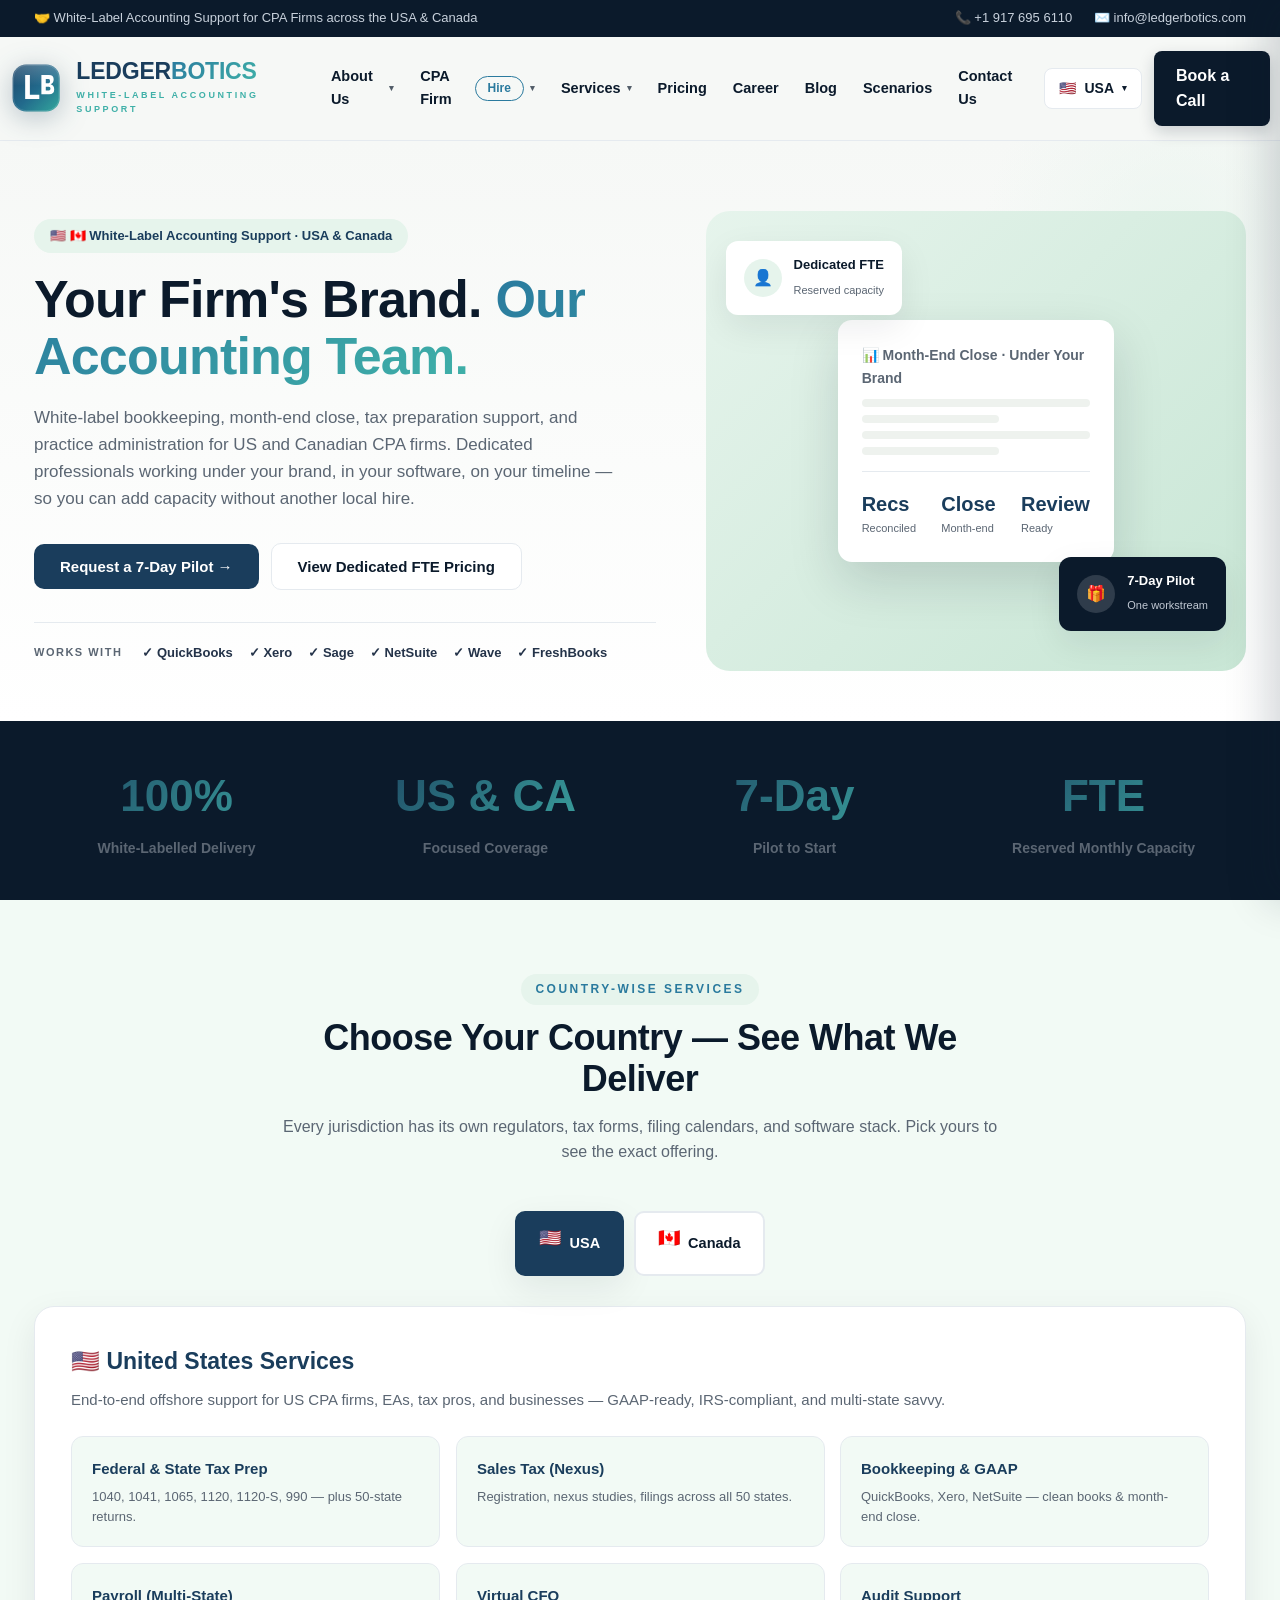
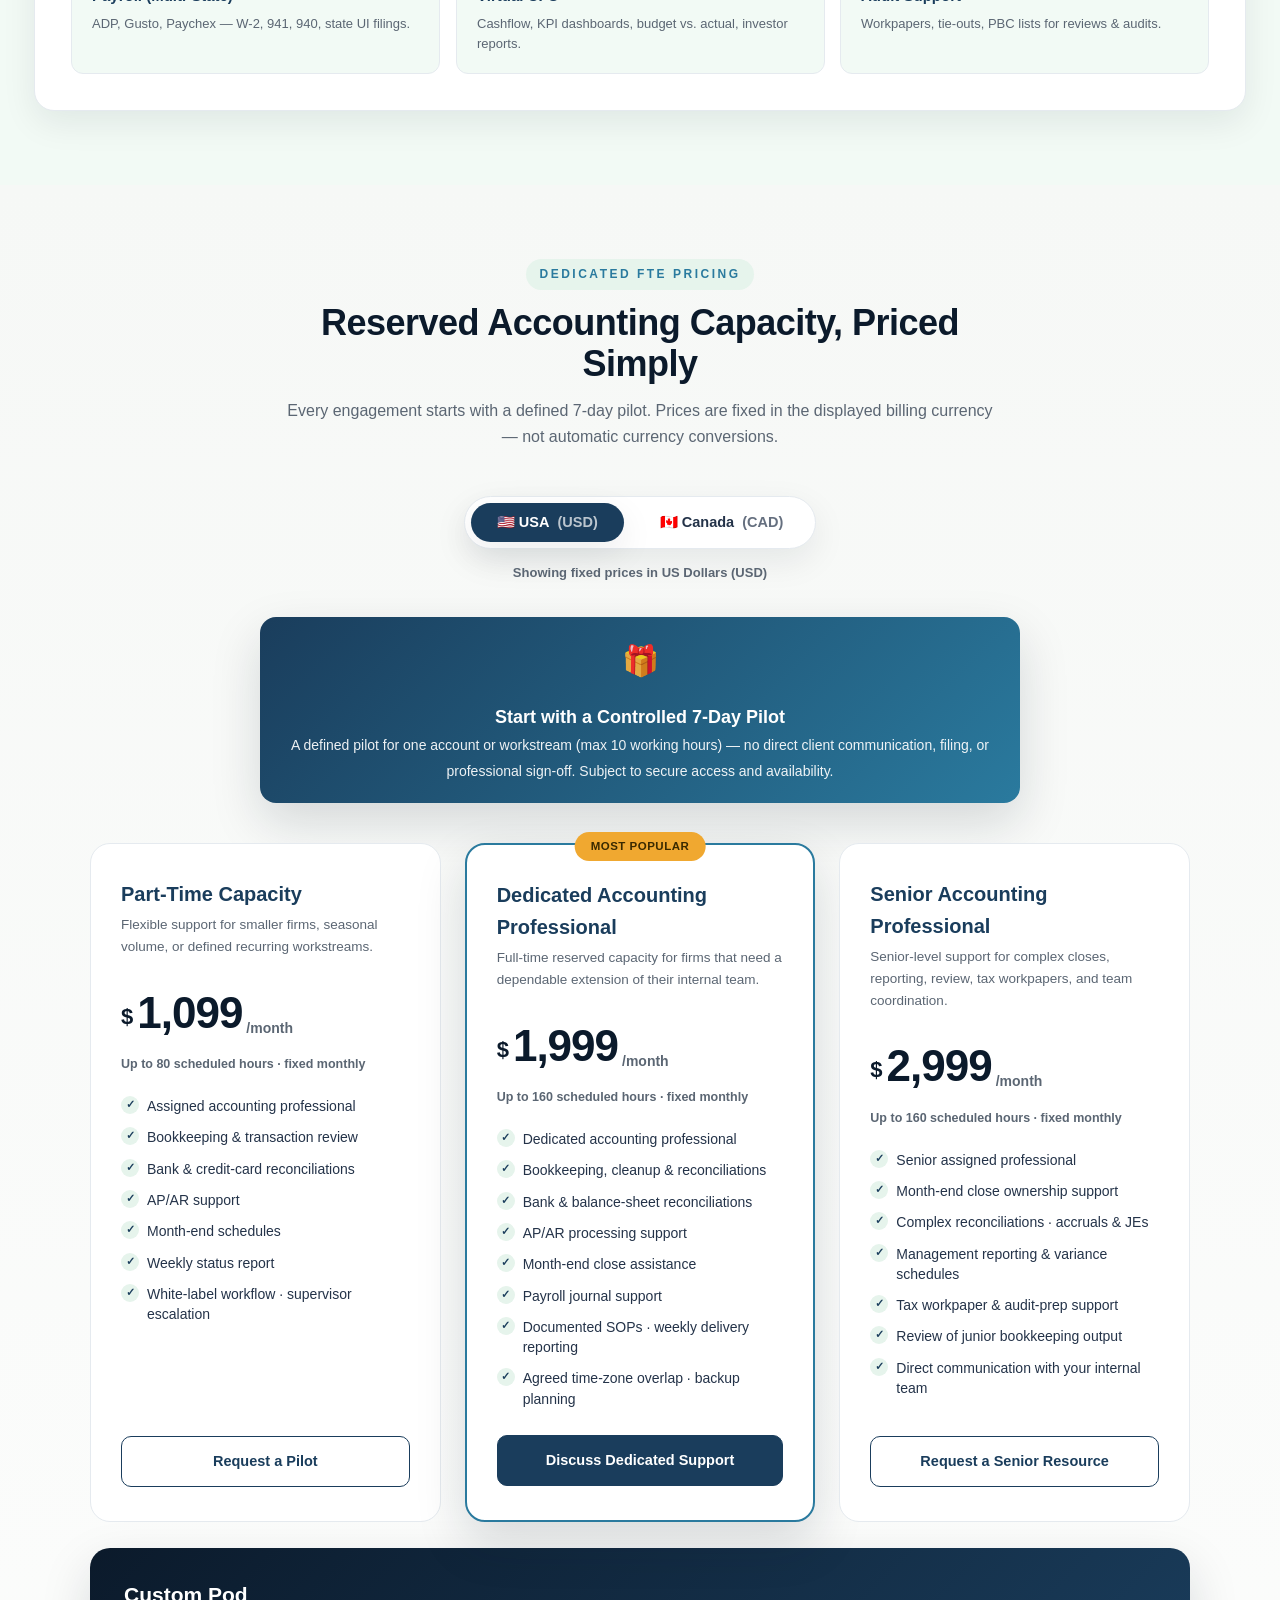
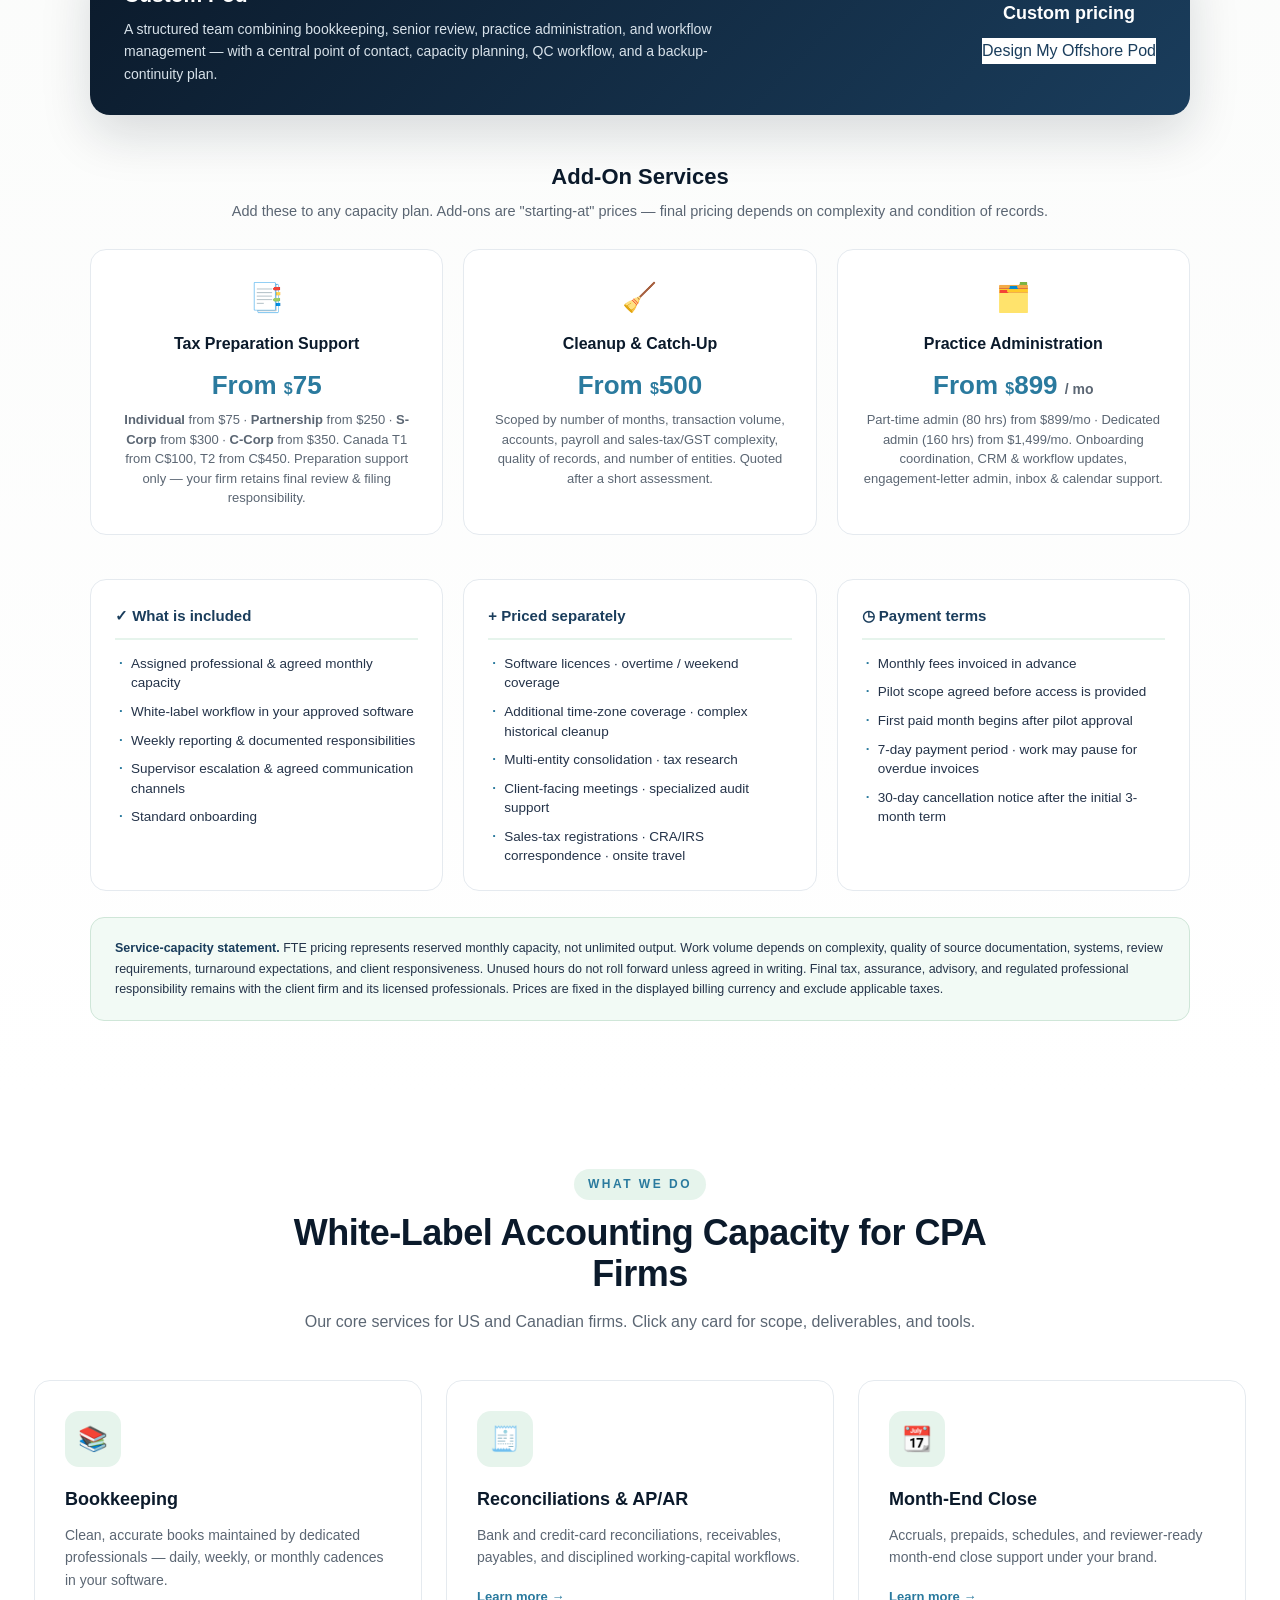
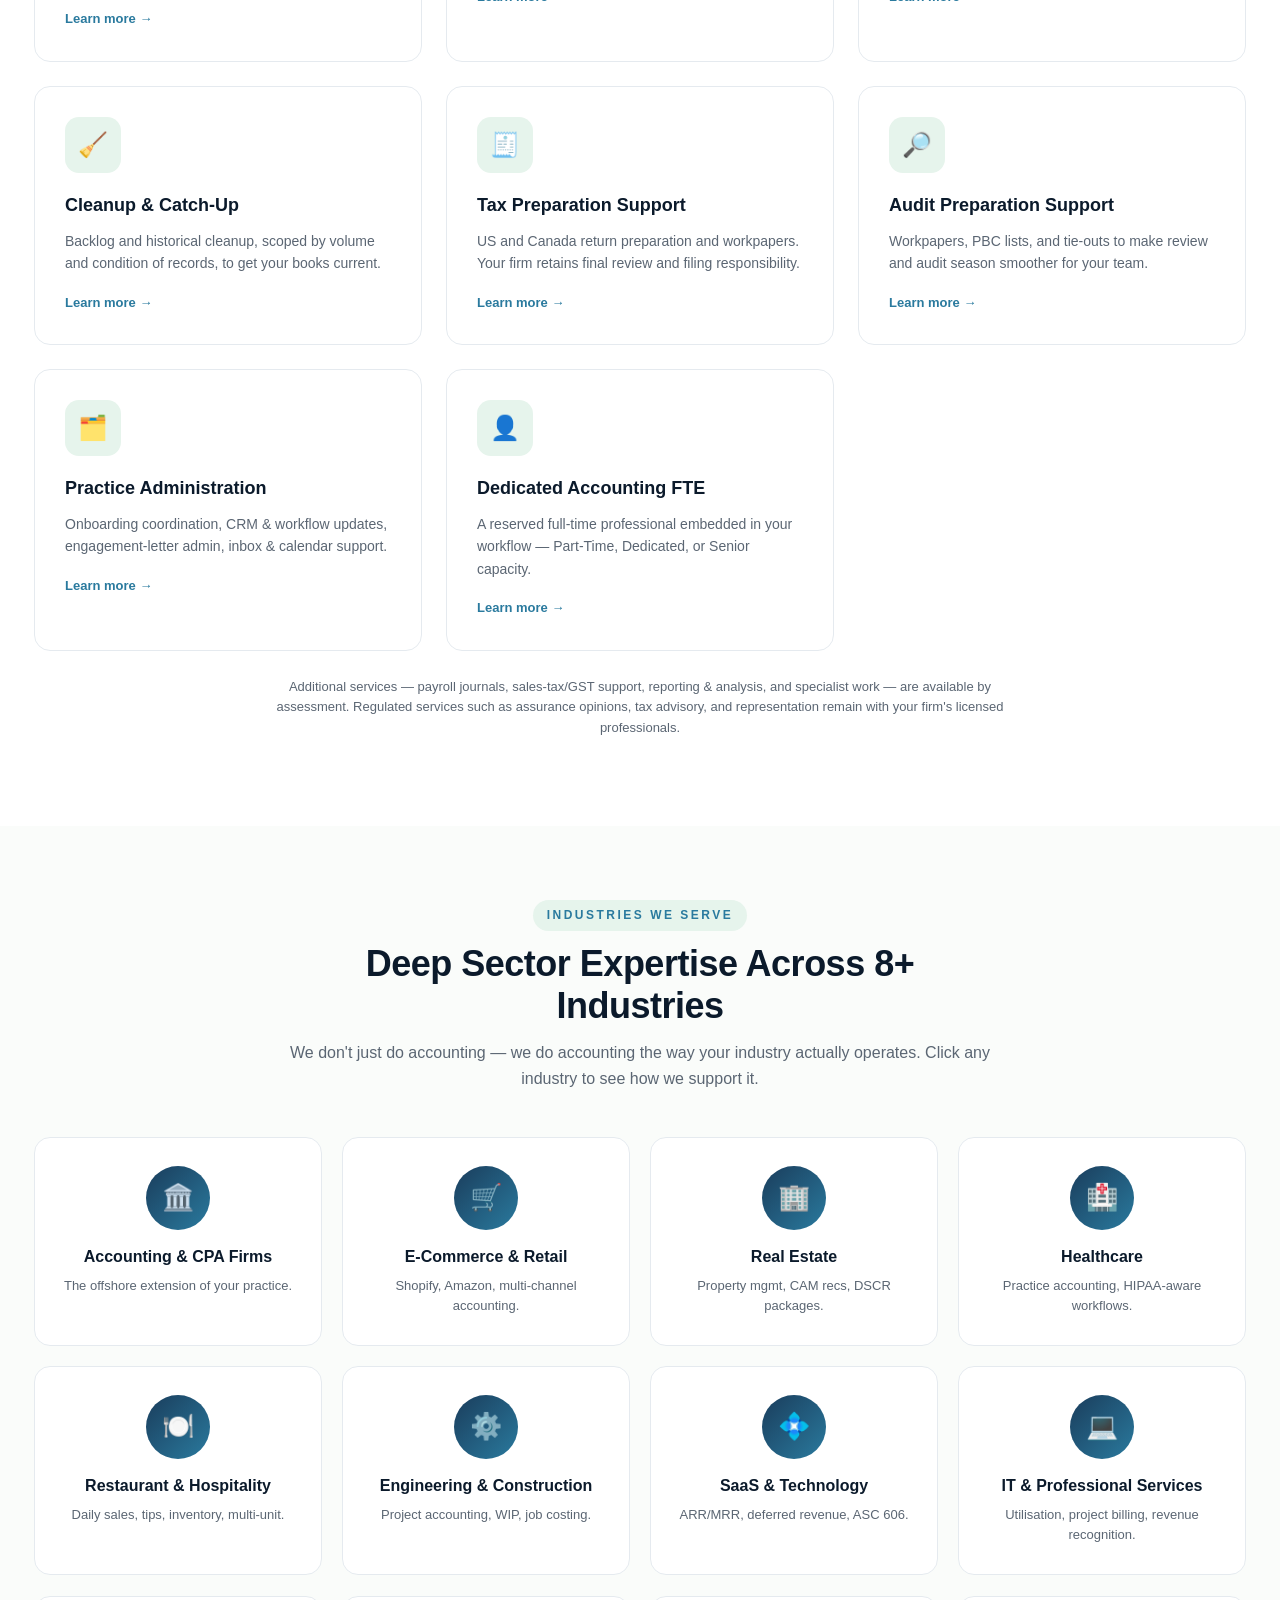
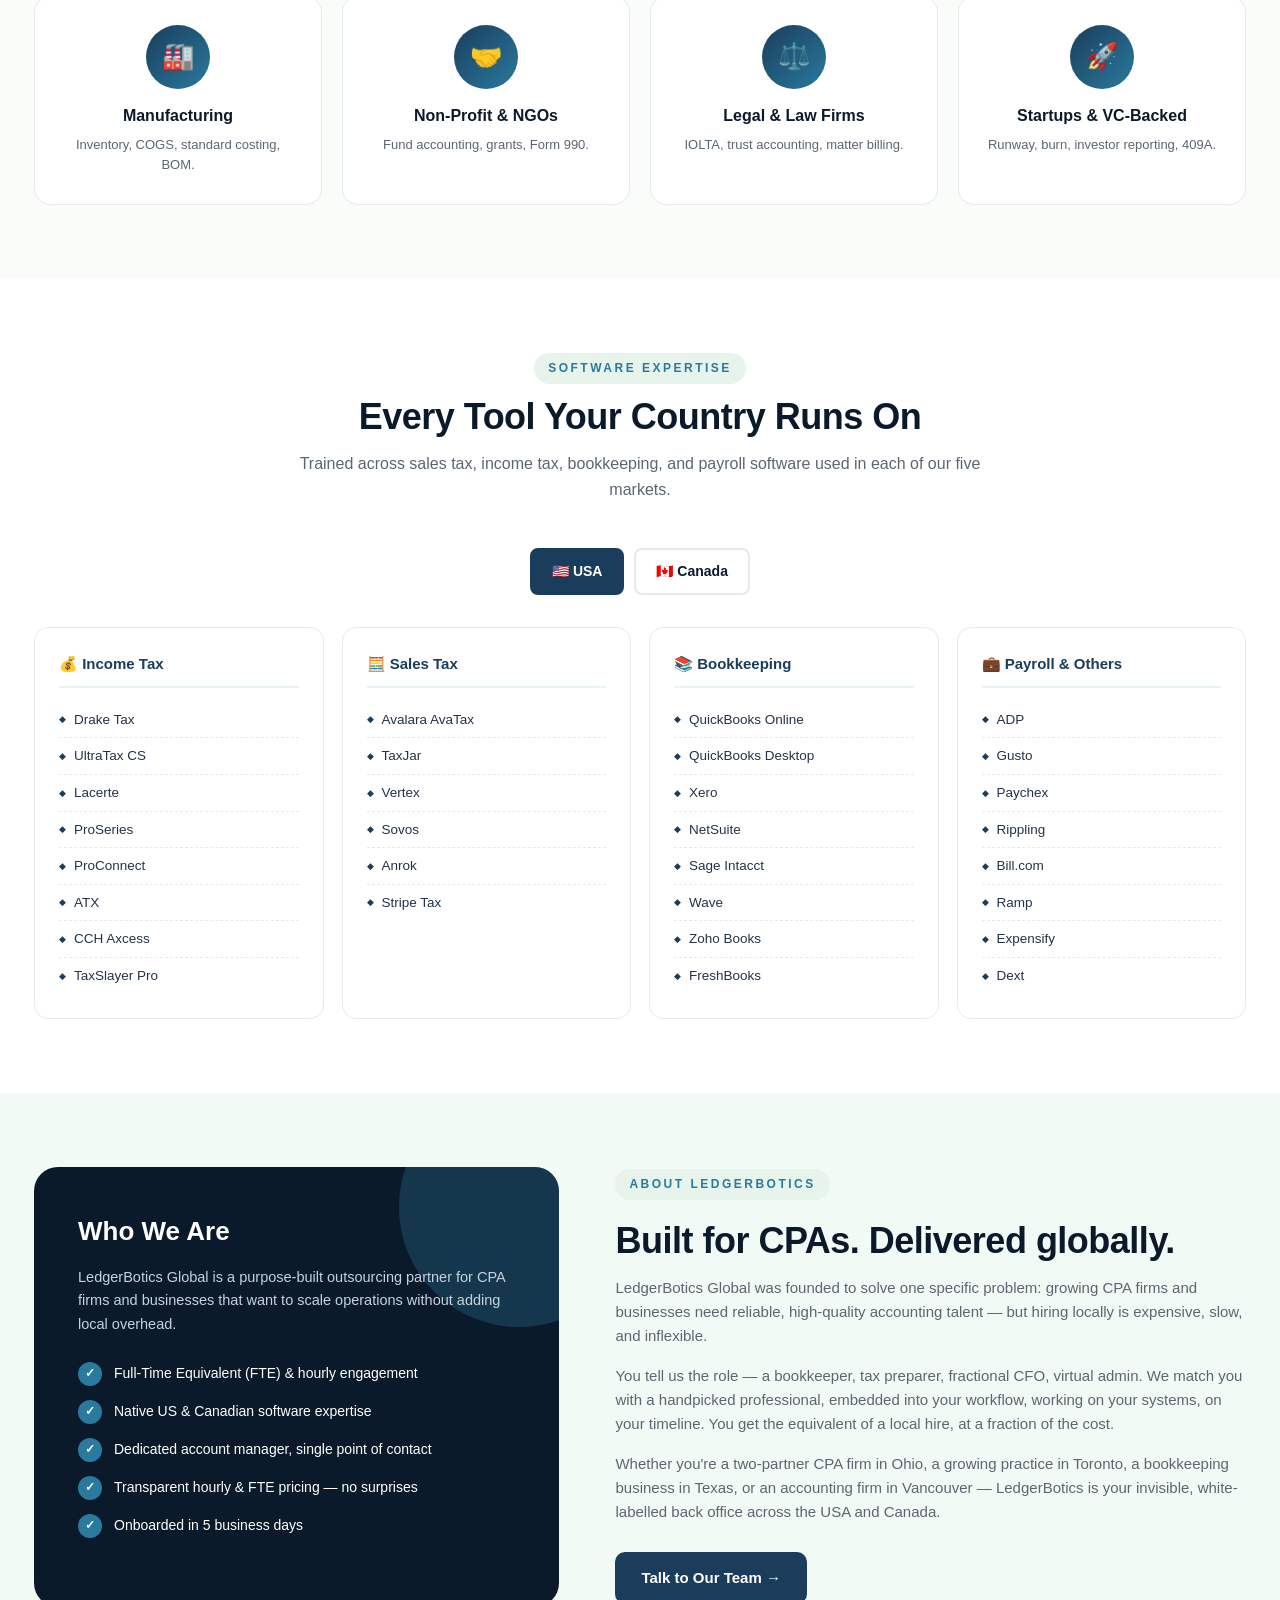
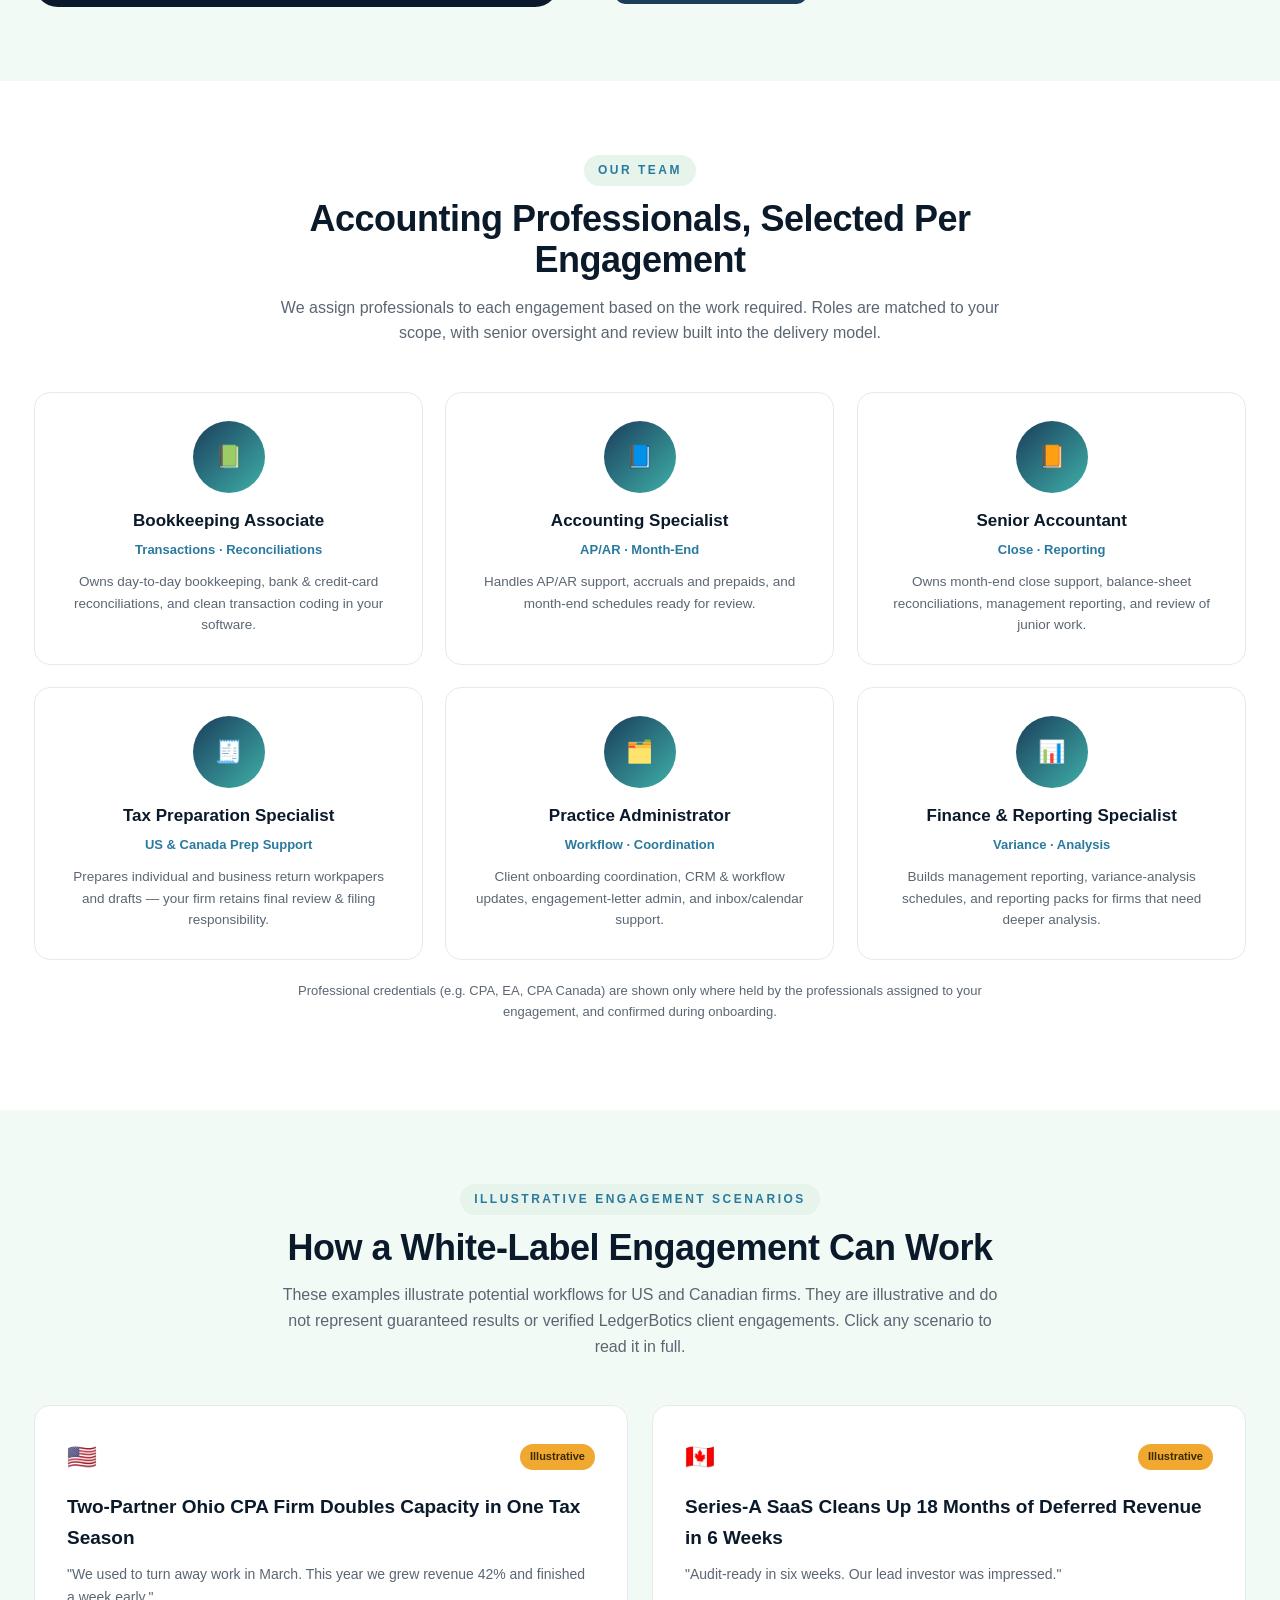
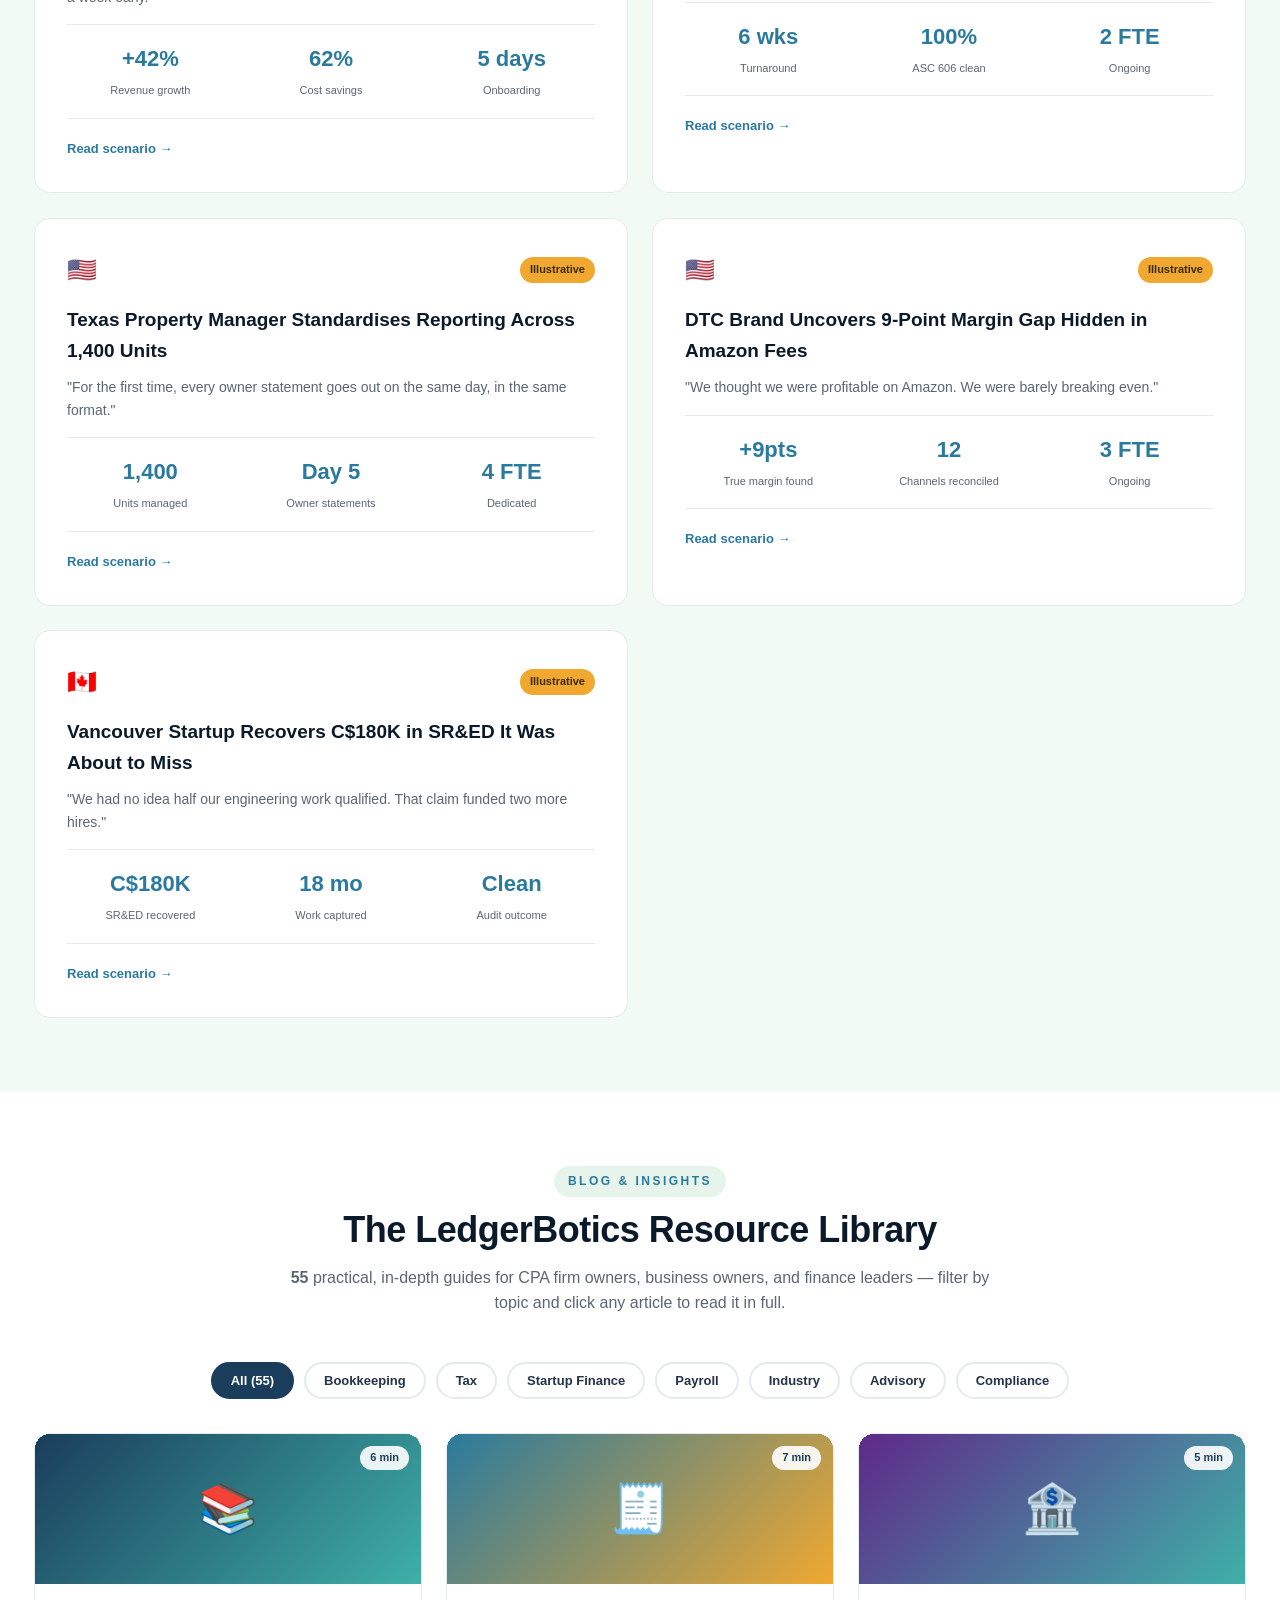
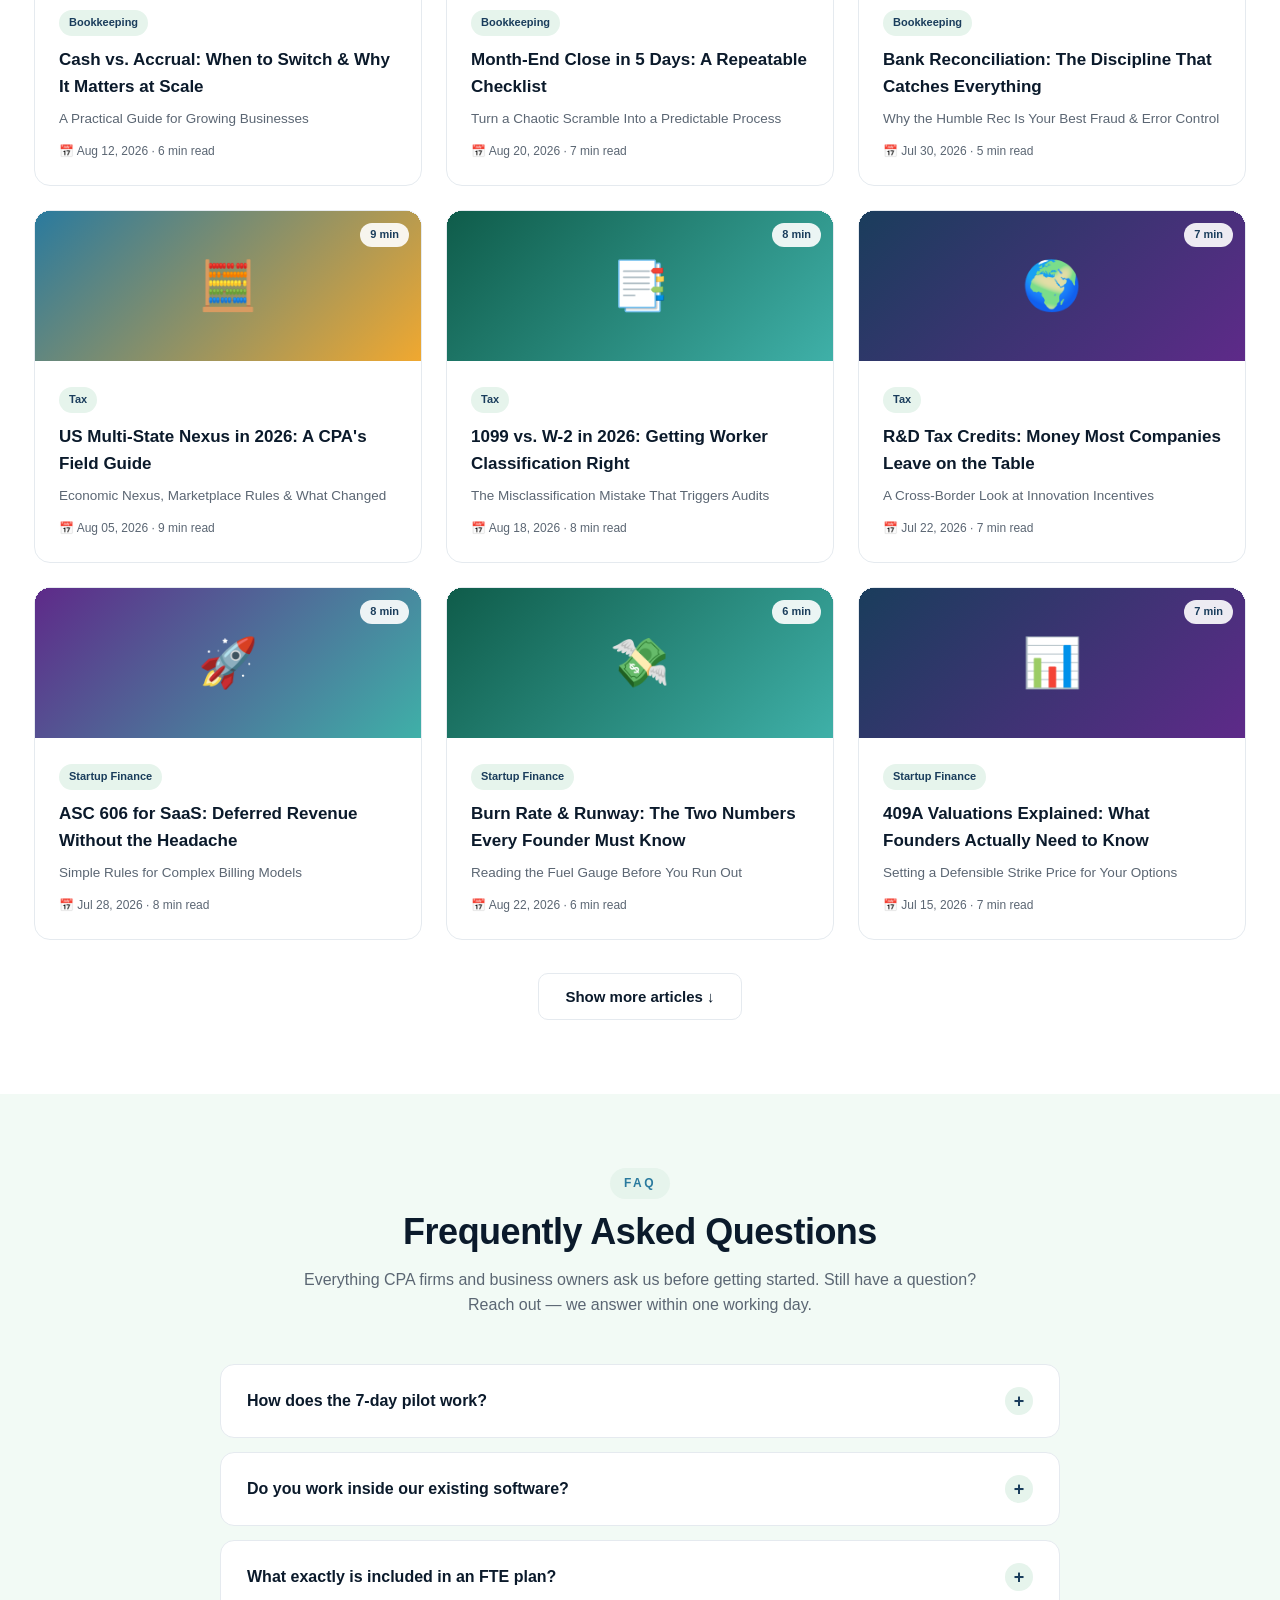
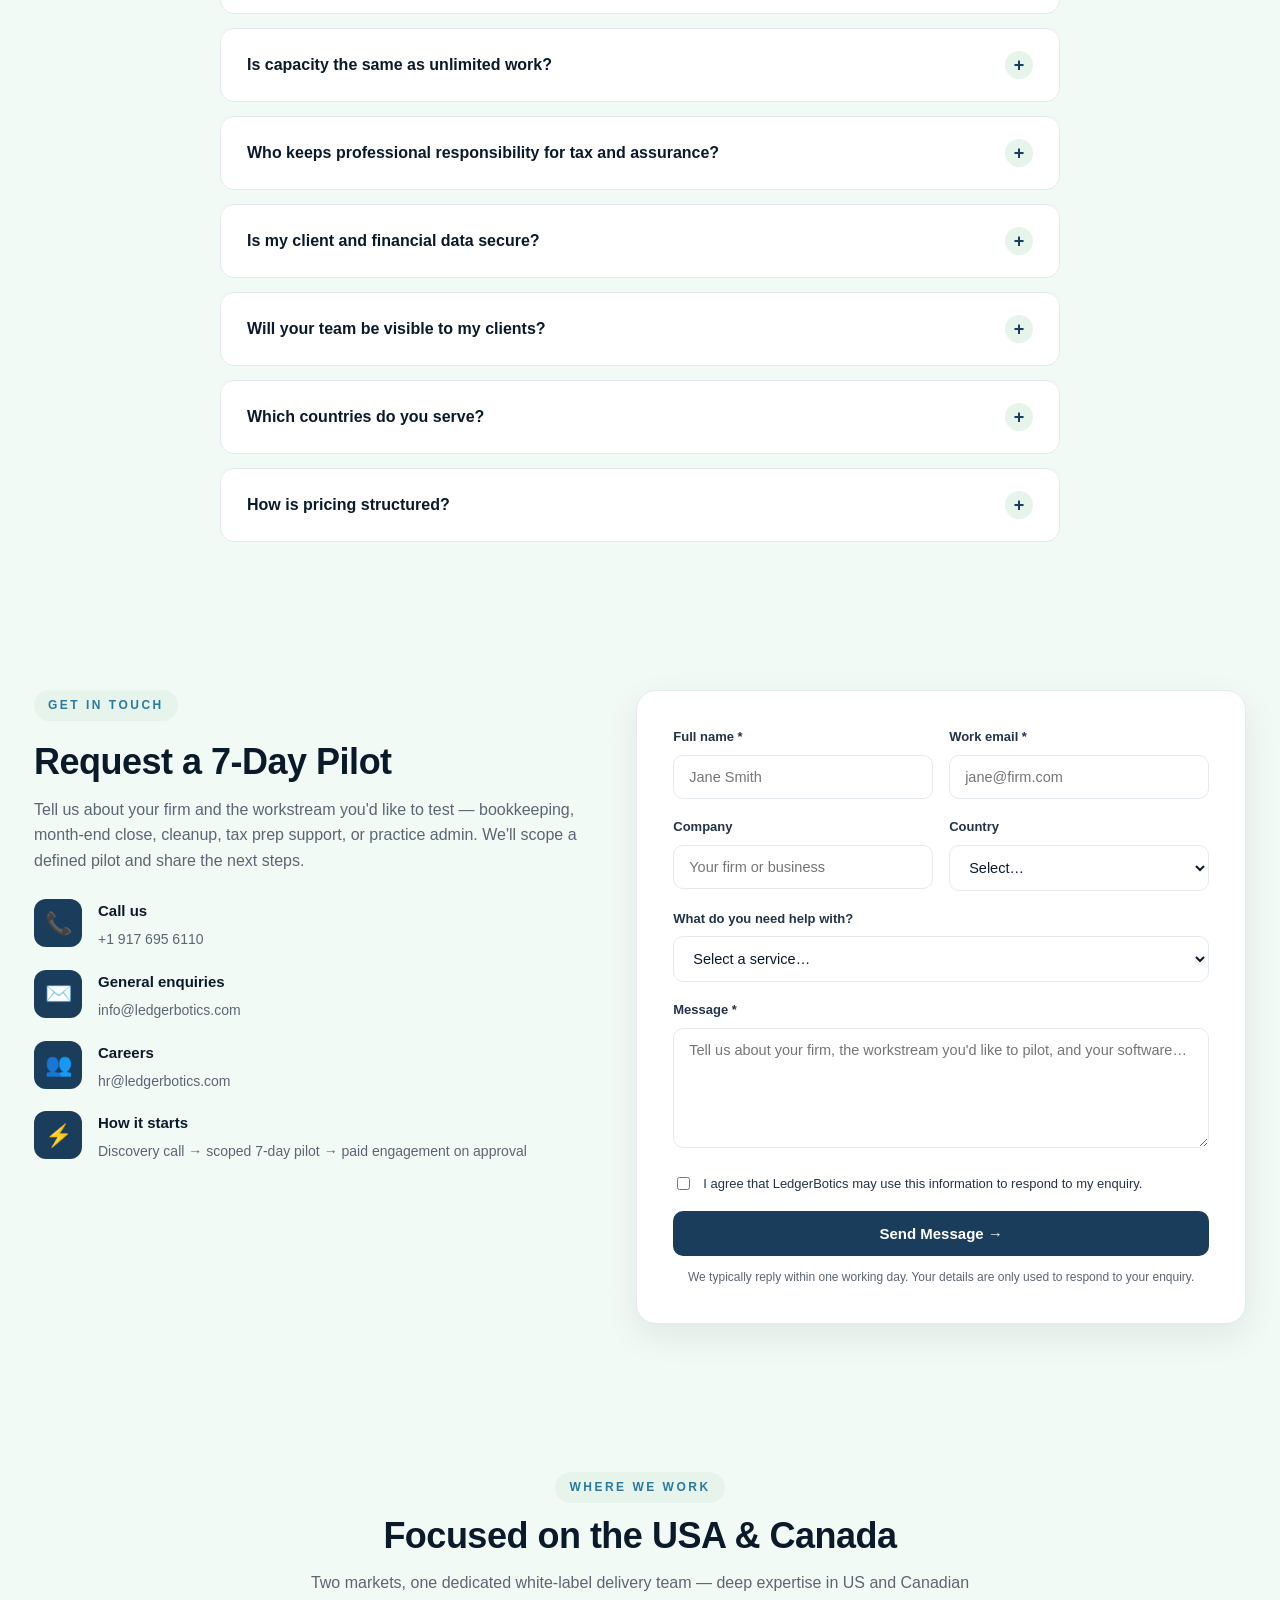
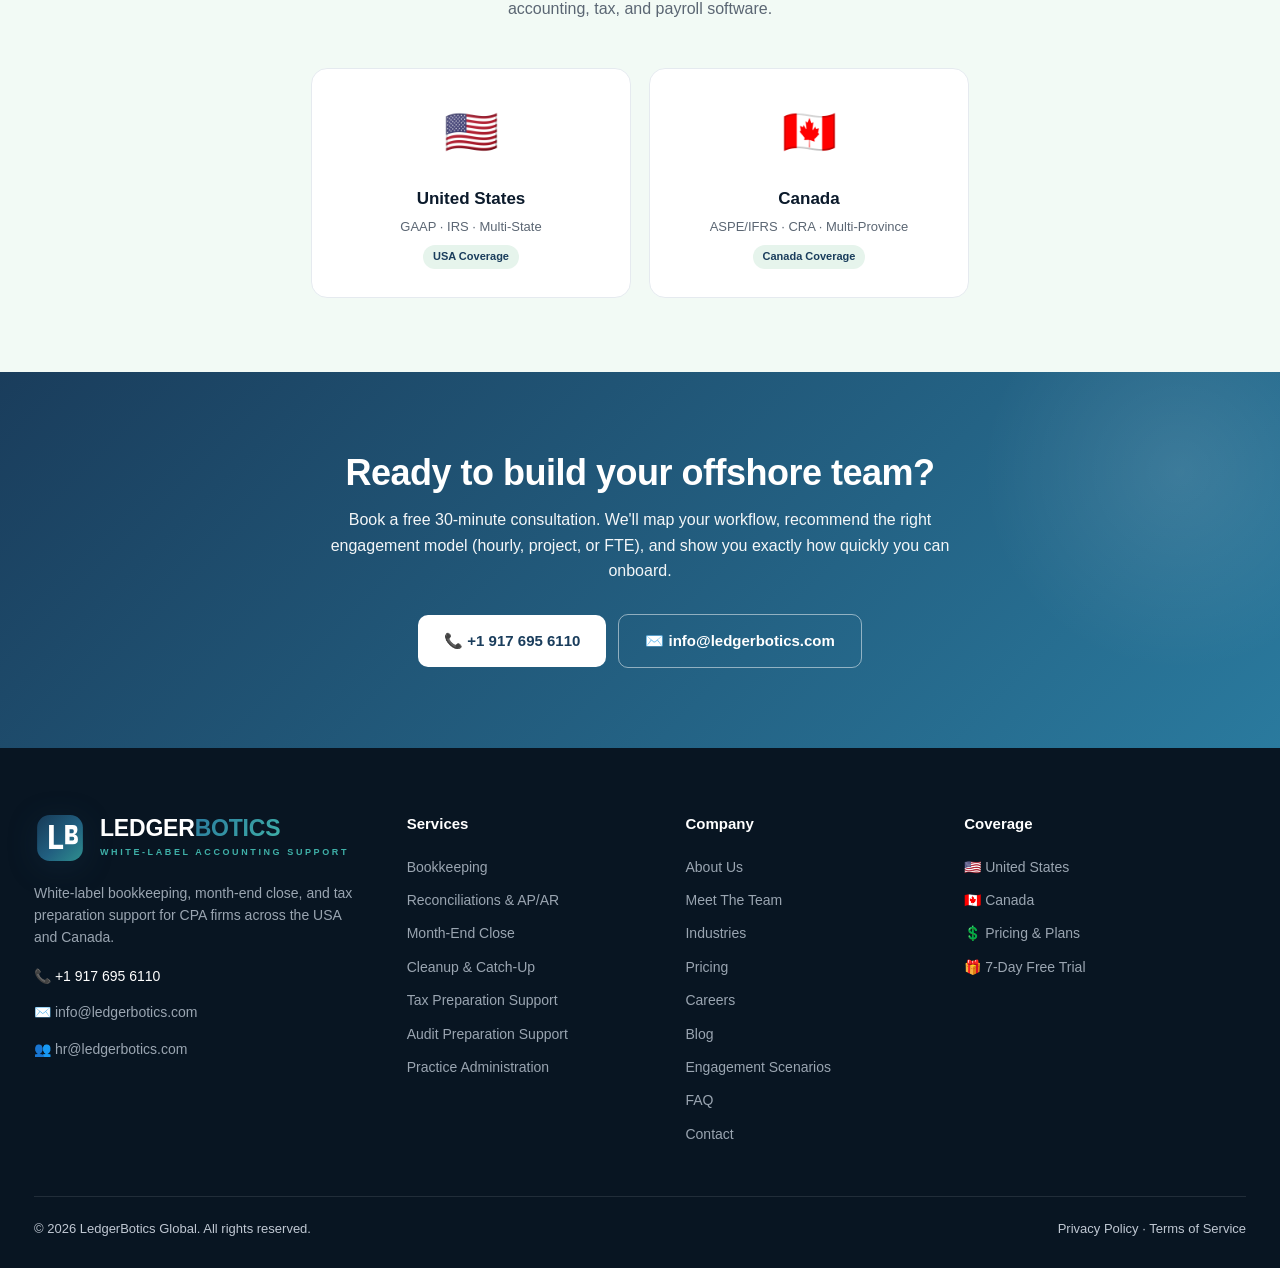
==== index.html @ eba52324 "Update fmt.Println message from 'Hello' to 'Goodbye'" ====
<!DOCTYPE html>
<html lang="en">
<head>
<meta charset="UTF-8" />
<meta name="viewport" content="width=device-width, initial-scale=1.0"/>
<title>LedgerBotics — White-Label Accounting Support for US & Canadian CPA Firms</title>
<meta name="description" content="LedgerBotics provides white-label bookkeeping, month-end close, and tax preparation support for CPA firms across the USA and Canada. Dedicated accounting professionals under your brand. Start with a 7-day pilot."/>
<link rel="canonical" href="https://www.ledgerbotics.com/"/>
<meta property="og:type" content="website"/>
<meta property="og:title" content="LedgerBotics — White-Label Accounting Support for CPA Firms"/>
<meta property="og:description" content="Dedicated white-label bookkeeping, month-end close, and tax preparation support for US and Canadian CPA firms. Start with a 7-day pilot."/>
<meta property="og:url" content="https://www.ledgerbotics.com/"/>
<meta name="twitter:card" content="summary_large_image"/>
<link rel="icon" href="data:image/svg+xml,%3Csvg xmlns='http://www.w3.org/2000/svg' viewBox='0 0 100 100'%3E%3Crect width='100' height='100' rx='26' fill='%23226a8c'/%3E%3Cpath d='M29 25 L38 25 L38 63 L56 63 L56 71 L29 71 Z' fill='white'/%3E%3Cpath d='M59 25 L73.5 25 Q82.5 25 82.5 33 Q82.5 40 76.8 41.5 Q83.5 43 83.5 51 Q83.5 59.5 74 59.5 L59 59.5 Z M67 32 L67 39.5 L72.8 39.5 Q75.4 39.5 75.4 35.75 Q75.4 32 72.8 32 Z M67 45.5 L67 52.5 L73.4 52.5 Q76.2 52.5 76.2 49 Q76.2 45.5 73.4 45.5 Z' fill='white'/%3E%3C/svg%3E"/>
<style>
  :root{
    --brand:#1a3d5c;
    --brand-2:#2a7a9e;
    --brand-3:#3fb0a8;
    --brand-soft:#e6f4ec;
    --brand-lighter:#f2faf5;
    --accent:#f0a830;
    --ink:#0b1a2b;
    --ink-2:#243349;
    --muted:#5b6673;
    --line:#e5eaef;
    --shadow:0 12px 34px rgba(11,26,43,.08);
    --shadow-lg:0 20px 50px rgba(11,26,43,.15);
  }
  *{box-sizing:border-box}
  html,body{margin:0;padding:0;font-family:'Inter','Segoe UI',Arial,sans-serif;color:var(--ink);background:#fff;line-height:1.6;-webkit-font-smoothing:antialiased}
  a{color:inherit;text-decoration:none;cursor:pointer}
  img{max-width:100%}
  .container{max-width:1260px;margin:0 auto;padding:0 24px}

  /* TOPBAR */
  .topbar{background:var(--ink);color:#c8d1dc;font-size:13px;padding:8px 0}
  .topbar .container{display:flex;justify-content:space-between;align-items:center}
  .topbar a{color:#c8d1dc;margin-left:18px}
  .topbar a:hover{color:#fff}

  /* HEADER + LOGO */
  header{position:sticky;top:0;background:#f6f8f6;z-index:60;border-bottom:1px solid var(--line)}
  .nav{display:flex;align-items:center;justify-content:space-between;padding:14px 0;gap:22px}
  .logo{display:flex;align-items:center;gap:14px;cursor:pointer}
  .logo-mark{width:56px;height:56px;position:relative;transition:transform .3s}
  .logo:hover .logo-mark{transform:translateY(-1px) rotate(-2deg)}
  .logo-mark svg{width:100%;height:100%;filter:drop-shadow(0 6px 14px rgba(23,58,87,.28))}
  .logo .name{font-weight:800;font-size:23px;letter-spacing:-.2px;color:var(--brand);line-height:1;font-family:'Inter',sans-serif}
  .logo .name span{background:linear-gradient(135deg,var(--brand-2) 0%,var(--brand-3) 100%);-webkit-background-clip:text;-webkit-text-fill-color:transparent;background-clip:text}
  .logo .tag{display:block;font-size:9px;letter-spacing:2.6px;color:var(--brand-3);font-weight:700;margin-top:5px}

  .menu{display:flex;align-items:center;gap:26px;font-weight:600;font-size:14.5px}
  .menu .item{position:relative;padding:10px 0;cursor:pointer;display:flex;align-items:center;gap:6px;color:var(--ink)}
  .menu .item:hover{color:var(--brand-2)}
  .menu .item .chip{border:1.5px solid var(--brand-2);color:var(--brand-2);padding:2px 12px;border-radius:999px;font-size:12px;margin-left:6px;font-weight:700}
  .menu .caret{font-size:9px;opacity:.7}

  /* COUNTRY DROPDOWN */
  .country-select{position:relative}
  .country-select .btn-c{display:flex;align-items:center;gap:8px;background:#fff;border:1px solid var(--line);padding:8px 14px;border-radius:8px;cursor:pointer;font-size:14px;font-weight:600;transition:.2s}
  .country-select .btn-c:hover{border-color:var(--brand-2)}
  .country-select .btn-c .caret{font-size:9px}
  .country-dd{position:absolute;top:calc(100% + 6px);right:0;background:#fff;border:1px solid var(--line);border-radius:10px;box-shadow:var(--shadow-lg);padding:8px;min-width:180px;display:none;z-index:80}
  .country-dd.open{display:block}
  .country-dd .opt{padding:10px 14px;border-radius:6px;cursor:pointer;display:flex;align-items:center;gap:10px;font-size:14px;font-weight:600}
  .country-dd .opt:hover{background:var(--brand-soft);color:var(--brand)}
  .country-dd .opt.active{background:var(--brand);color:#fff}

  .book-btn{background:var(--ink);color:#fff;padding:12px 22px;border-radius:8px;font-weight:600;transition:.2s}
  .book-btn:hover{background:var(--brand-2);transform:translateY(-1px)}

  /* MEGA */
  .mega{position:absolute;top:100%;left:0;right:0;background:#eef1ed;border-top:1px solid var(--line);display:none;padding:32px 0;box-shadow:var(--shadow-lg)}
  .mega.open{display:block}
  .mega-about{padding:20px 0}
  .mega-about .cards-sm{display:grid;grid-template-columns:repeat(4,1fr);gap:14px;max-width:900px;margin:0 auto}
  .card-sm{display:flex;gap:12px;align-items:center;padding:14px;background:#fff;border-radius:10px;border:1px solid var(--line);cursor:pointer;transition:.2s}
  .card-sm:hover{border-color:var(--brand-2);box-shadow:var(--shadow);transform:translateY(-2px)}
  .card-sm .ic{width:42px;height:42px;border-radius:50%;background:var(--brand-soft);display:flex;align-items:center;justify-content:center;flex:0 0 42px;color:var(--brand);font-weight:700}
  .card-sm span{font-weight:600;font-size:14px}
  .mega-cpa .cards-3{display:grid;grid-template-columns:repeat(3,1fr);gap:14px}
  .mcard{display:flex;gap:14px;align-items:flex-start;padding:16px 18px;border-radius:10px;background:#fff;border:1px solid var(--line);cursor:pointer;transition:.2s}
  .mcard:hover{border-color:var(--brand-2);box-shadow:var(--shadow);transform:translateY(-2px)}
  .mcard .ic{width:44px;height:44px;border-radius:50%;background:var(--brand-soft);display:flex;align-items:center;justify-content:center;flex:0 0 44px;color:var(--brand);font-weight:700}
  .mcard h4{margin:0 0 4px 0;font-size:15px;color:var(--ink)}
  .mcard p{margin:0;font-size:12.5px;color:var(--muted);line-height:1.4}
  .mega-services .grid{display:grid;grid-template-columns:260px 1fr;gap:24px}
  .mega-tabs{display:flex;flex-direction:column;gap:10px}
  .mega-tab{padding:16px 20px;border-radius:8px;background:#f7f9f7;font-weight:600;cursor:pointer;border:1px solid transparent;transition:.2s;font-size:14.5px}
  .mega-tab.active{background:var(--brand-soft);border-color:#cfe6d8;color:var(--brand)}
  .tab-panel{display:none;grid-template-columns:1fr 1fr;gap:14px}
  .tab-panel.active{display:grid}

  /* HERO */
  .hero{background:linear-gradient(180deg,#f6f8f6 0%,#ffffff 100%);padding:70px 0 50px;position:relative;overflow:hidden}
  .hero::before{content:"";position:absolute;top:-100px;right:-100px;width:400px;height:400px;background:radial-gradient(circle,var(--brand-soft) 0%,transparent 70%);opacity:.6}
  .hero-grid{display:grid;grid-template-columns:1.15fr 1fr;gap:50px;align-items:center;position:relative}
  .badge{display:inline-flex;align-items:center;gap:8px;background:var(--brand-soft);color:var(--brand);padding:7px 16px;border-radius:999px;font-size:13px;font-weight:700}
  h1{font-size:52px;line-height:1.08;margin:18px 0 20px;font-weight:800;letter-spacing:-.8px;color:var(--ink)}
  h1 .accent{background:linear-gradient(135deg,var(--brand-2) 0%,var(--brand-3) 100%);-webkit-background-clip:text;-webkit-text-fill-color:transparent;background-clip:text}
  .hero p.lead{font-size:17px;color:var(--muted);max-width:580px;margin:0 0 30px}
  .cta-row{display:flex;gap:12px;flex-wrap:wrap;align-items:center}
  .btn{padding:14px 26px;border-radius:10px;font-weight:600;cursor:pointer;border:none;font-size:15px;transition:.2s;display:inline-flex;align-items:center;gap:8px}
  .btn-primary{background:var(--brand);color:#fff}
  .btn-primary:hover{background:var(--brand-2);transform:translateY(-1px);box-shadow:var(--shadow)}
  .btn-ghost{background:#fff;color:var(--ink);border:1.5px solid var(--line)}
  .btn-ghost:hover{border-color:var(--brand-2);color:var(--brand-2)}
  .trust-row{display:flex;gap:20px;margin-top:32px;padding-top:20px;border-top:1px solid var(--line);align-items:center;flex-wrap:wrap}
  .trust-row small{color:var(--muted);font-size:12.5px;font-weight:600}
  .trust-badges{display:flex;gap:14px;font-size:12px;color:var(--muted);flex-wrap:wrap}
  .hero-visual{position:relative;background:linear-gradient(135deg,#e6f4ec 0%,#c8e6d5 100%);border-radius:24px;padding:40px;min-height:460px;display:flex;align-items:center;justify-content:center;overflow:hidden}
  .hv-doc{background:#fff;border-radius:14px;box-shadow:var(--shadow-lg);padding:24px;width:60%;position:relative;z-index:2}
  .hv-doc h4{margin:0 0 10px;font-size:14px;color:var(--muted)}
  .hv-doc .line{height:8px;background:#eef2ee;border-radius:4px;margin-bottom:8px}
  .hv-doc .line.short{width:60%}
  .hv-doc .stat-mini{display:flex;justify-content:space-between;margin-top:16px;padding-top:16px;border-top:1px solid var(--line)}
  .hv-doc .stat-mini b{color:var(--brand);font-size:20px}
  .hv-doc .stat-mini small{display:block;color:var(--muted);font-size:11px}
  .hero-card{background:#fff;padding:14px 18px;border-radius:12px;box-shadow:var(--shadow);display:flex;gap:12px;align-items:center;position:absolute;z-index:3}
  .hero-card .ic{width:38px;height:38px;border-radius:50%;background:var(--brand-soft);display:flex;align-items:center;justify-content:center;color:var(--brand);font-weight:700;font-size:16px}
  .hc1{top:30px;left:20px}
  .hc2{bottom:40px;right:20px;background:var(--ink);color:#fff}
  .hc2 .ic{background:rgba(255,255,255,.15);color:#fff}
  .hero-card b{font-size:13px;display:block}
  .hero-card small{color:var(--muted);font-size:11px}
  .hc2 small{color:#c0c8d3}

  .stats{background:var(--ink);color:#fff;padding:40px 0}
  .stats-grid{display:grid;grid-template-columns:repeat(4,1fr);gap:20px;text-align:center}
  .stat h3{font-size:38px;margin:0;background:linear-gradient(135deg,var(--brand-3) 0%,var(--accent) 100%);-webkit-background-clip:text;-webkit-text-fill-color:transparent;background-clip:text;font-weight:800}
  .stat p{margin:4px 0 0;color:#c0c8d3;font-size:13px;font-weight:500}

  section{padding:80px 0}
  .section-head{text-align:center;max-width:780px;margin:0 auto 48px}
  .kicker{color:var(--brand);font-weight:800;letter-spacing:3px;font-size:12px;text-transform:uppercase;background:var(--brand-soft);padding:6px 14px;border-radius:999px;display:inline-block}
  h2{font-size:40px;margin:16px 0 14px;font-weight:800;letter-spacing:-.6px;color:var(--ink)}
  .section-head p{color:var(--muted);font-size:16px}

  /* COUNTRY HUB */
  .country-hub{background:var(--brand-lighter)}
  .country-tabs{display:flex;justify-content:center;gap:10px;margin-bottom:36px;flex-wrap:wrap}
  .country-tab{padding:12px 22px;background:#fff;border:2px solid var(--line);border-radius:10px;cursor:pointer;font-weight:600;font-size:14.5px;display:flex;align-items:center;gap:8px;transition:.2s}
  .country-tab:hover{border-color:var(--brand-2)}
  .country-tab.active{background:var(--brand);color:#fff;border-color:var(--brand)}
  .country-tab .flag{font-size:20px}
  .country-panel{display:none;background:#fff;border-radius:20px;padding:44px;box-shadow:var(--shadow);border:1px solid var(--line)}
  .country-panel.active{display:block}
  .country-panel h3{margin-top:0;font-size:26px;color:var(--brand)}
  .country-panel .top-services{display:grid;grid-template-columns:repeat(3,1fr);gap:16px;margin-top:24px}
  .ts-card{background:var(--brand-lighter);padding:20px;border-radius:12px;border:1px solid var(--line);cursor:pointer;transition:.25s}
  .ts-card:hover{transform:translateY(-3px);border-color:var(--brand-2);box-shadow:var(--shadow)}
  .ts-card h5{margin:0 0 8px;font-size:15px;color:var(--brand)}
  .ts-card p{margin:0;font-size:13px;color:var(--muted)}

  /* SERVICES GRID */
  .svc-grid{display:grid;grid-template-columns:repeat(3,1fr);gap:22px}
  .svc{background:#fff;border:1px solid var(--line);border-radius:16px;padding:28px;transition:.3s;cursor:pointer;position:relative;overflow:hidden}
  .svc::before{content:"";position:absolute;top:0;left:0;width:100%;height:3px;background:linear-gradient(90deg,var(--brand-2),var(--brand-3));transform:scaleX(0);transform-origin:left;transition:.3s}
  .svc:hover{transform:translateY(-6px);box-shadow:var(--shadow-lg);border-color:var(--brand-2)}
  .svc:hover::before{transform:scaleX(1)}
  .svc .ic{width:56px;height:56px;border-radius:14px;background:var(--brand-soft);display:flex;align-items:center;justify-content:center;margin-bottom:18px;color:var(--brand);font-size:24px}
  .svc h3{margin:0 0 10px;font-size:18px}
  .svc p{margin:0 0 14px;color:var(--muted);font-size:14px}
  .svc .learn{color:var(--brand-2);font-weight:600;font-size:13px;display:inline-flex;align-items:center;gap:4px}

  /* INDUSTRIES */
  .industries{background:#fafcfa}
  .ind-grid{display:grid;grid-template-columns:repeat(4,1fr);gap:20px}
  .ind{background:#fff;border-radius:16px;padding:28px;border:1px solid var(--line);cursor:pointer;transition:.3s;text-align:center}
  .ind:hover{transform:translateY(-6px);box-shadow:var(--shadow-lg);border-color:var(--brand-2)}
  .ind .ic{width:64px;height:64px;border-radius:50%;background:linear-gradient(135deg,var(--brand) 0%,var(--brand-2) 100%);color:#fff;display:flex;align-items:center;justify-content:center;margin:0 auto 14px;font-size:26px}
  .ind h4{margin:0 0 6px;font-size:16px}
  .ind p{margin:0;color:var(--muted);font-size:13px}

  /* DEEP */
  .deep{background:#fafcfa}
  .deep-nav{display:flex;gap:12px;justify-content:center;margin-bottom:36px;flex-wrap:wrap}
  .deep-nav button{padding:14px 26px;background:#fff;border:2px solid var(--line);border-radius:10px;cursor:pointer;font-weight:700;font-size:14.5px;transition:.2s}
  .deep-nav button:hover{border-color:var(--brand-2)}
  .deep-nav button.active{background:var(--brand);color:#fff;border-color:var(--brand)}
  .deep-panel{display:none}
  .deep-panel.active{display:block}
  .deep-grid{display:grid;grid-template-columns:1fr 1fr;gap:28px}
  .deep-item{background:#fff;padding:26px;border-radius:14px;border:1px solid var(--line);display:flex;gap:18px;cursor:pointer;transition:.25s}
  .deep-item:hover{border-color:var(--brand-2);box-shadow:var(--shadow);transform:translateY(-2px)}
  .deep-item .ic{width:52px;height:52px;border-radius:12px;background:var(--brand-soft);color:var(--brand);flex:0 0 52px;display:flex;align-items:center;justify-content:center;font-size:22px}
  .deep-item h4{margin:0 0 6px;font-size:17px}
  .deep-item p{margin:0;font-size:13.5px;color:var(--muted);line-height:1.55}

  /* SOFTWARE */
  .soft-tabs{display:flex;gap:10px;justify-content:center;margin-bottom:32px;flex-wrap:wrap}
  .soft-tab{padding:10px 20px;background:#fff;border:2px solid var(--line);border-radius:8px;cursor:pointer;font-weight:600;font-size:14px;display:flex;align-items:center;gap:6px;transition:.2s}
  .soft-tab.active,.soft-tab:hover{background:var(--brand);color:#fff;border-color:var(--brand)}
  .soft-panel{display:none}
  .soft-panel.active{display:block}
  .soft-grid{display:grid;grid-template-columns:repeat(4,1fr);gap:18px}
  .soft-cat{background:#fff;padding:24px;border-radius:14px;border:1px solid var(--line)}
  .soft-cat h4{margin:0 0 14px;color:var(--brand);font-size:15px;padding-bottom:10px;border-bottom:2px solid var(--brand-soft);display:flex;align-items:center;gap:8px}
  .soft-cat ul{margin:0;padding:0;list-style:none}
  .soft-cat li{padding:7px 0;font-size:13.5px;color:var(--ink-2);display:flex;align-items:center;gap:8px;border-bottom:1px dashed var(--line)}
  .soft-cat li:last-child{border:none}
  .soft-cat li::before{content:"◆";color:var(--brand);font-size:9px}

  /* ABOUT */
  .about{background:var(--brand-lighter)}
  .about-grid{display:grid;grid-template-columns:1fr 1.2fr;gap:56px;align-items:center}
  .about-visual{background:var(--ink);color:#fff;border-radius:24px;padding:44px;min-height:440px;position:relative;overflow:hidden}
  .about-visual::before{content:"";position:absolute;top:-80px;right:-80px;width:240px;height:240px;background:var(--brand-2);border-radius:50%;opacity:.3}
  .about-visual h3{font-size:26px;margin:0 0 14px;position:relative}
  .about-visual p{color:#c8d1dc;margin:0 0 26px;font-size:14.5px;position:relative}
  .checklist{display:grid;gap:14px;position:relative}
  .check{display:flex;gap:12px;align-items:flex-start;font-size:14px}
  .check .dot{width:24px;height:24px;background:var(--brand-2);border-radius:50%;display:flex;align-items:center;justify-content:center;color:#fff;font-size:12px;font-weight:700;flex:0 0 24px}
  .about-body h2{margin-top:8px}
  .about-body p{color:var(--muted);font-size:15px;margin-bottom:16px}

  /* TEAM */
  .team-grid{display:grid;grid-template-columns:repeat(3,1fr);gap:22px;margin-top:36px}
  .team-card{background:#fff;border-radius:16px;padding:28px;text-align:center;border:1px solid var(--line);transition:.3s}
  .team-card:hover{transform:translateY(-4px);box-shadow:var(--shadow-lg);border-color:var(--brand-2)}
  .team-badge{width:72px;height:72px;border-radius:50%;background:linear-gradient(135deg,var(--brand) 0%,var(--brand-3) 100%);color:#fff;display:flex;align-items:center;justify-content:center;margin:0 auto 14px;font-weight:800;font-size:22px}
  .team-card h4{margin:0 0 6px;font-size:17px}
  .team-card .role{color:var(--brand-2);font-weight:600;font-size:13px;margin-bottom:10px}
  .team-card p{margin:0;color:var(--muted);font-size:13.5px}

  .countries{display:grid;grid-template-columns:repeat(5,1fr);gap:18px;margin-top:24px}
  .country{background:#fff;border:1px solid var(--line);border-radius:16px;padding:28px 20px;text-align:center;transition:.3s}
  .country:hover{transform:translateY(-6px);box-shadow:var(--shadow);border-color:var(--brand-2)}
  .flag{font-size:44px;margin-bottom:10px;display:inline-block}
  .country h4{margin:8px 0 4px;font-size:17px}
  .country p{margin:0;color:var(--muted);font-size:13px}
  .country .role-tag{background:var(--brand-soft);color:var(--brand);font-size:11px;padding:3px 10px;border-radius:999px;font-weight:700;display:inline-block;margin-top:8px}

  /* BLOG & CASE STUDIES */
  .blog-grid{display:grid;grid-template-columns:repeat(3,1fr);gap:24px}
  .blog-card{background:#fff;border-radius:16px;overflow:hidden;border:1px solid var(--line);transition:.3s;cursor:pointer}
  .blog-card:hover{transform:translateY(-4px);box-shadow:var(--shadow-lg);border-color:var(--brand-2)}
  .blog-thumb{height:180px;background:linear-gradient(135deg,var(--brand) 0%,var(--brand-3) 100%);display:flex;align-items:center;justify-content:center;font-size:56px;color:#fff}
  .blog-thumb.b2{background:linear-gradient(135deg,var(--brand-2) 0%,var(--accent) 100%)}
  .blog-thumb.b3{background:linear-gradient(135deg,#5e2a89 0%,var(--brand-3) 100%)}
  .blog-thumb.b4{background:linear-gradient(135deg,#0f5c4a 0%,#3fb0a8 100%)}
  .blog-thumb.b5{background:linear-gradient(135deg,#1a3d5c 0%,#5e2a89 100%)}
  .blog-body{padding:24px}
  .blog-body .tag{background:var(--brand-soft);color:var(--brand);font-size:11px;padding:4px 10px;border-radius:999px;font-weight:700;display:inline-block;margin-bottom:10px}
  .blog-body h4{margin:0 0 8px;font-size:17px}
  .blog-body p{margin:0 0 12px;color:var(--muted);font-size:13.5px}
  .blog-body .meta{color:var(--muted);font-size:12px}

  .case-grid{display:grid;grid-template-columns:1fr 1fr;gap:24px}
  .case-card{background:#fff;border-radius:16px;padding:32px;border:1px solid var(--line);cursor:pointer;transition:.3s}
  .case-card:hover{transform:translateY(-4px);box-shadow:var(--shadow-lg);border-color:var(--brand-2)}
  .case-card .cs-head{display:flex;justify-content:space-between;align-items:center;margin-bottom:16px}
  .case-card .cs-country{font-size:24px}
  .case-card .cs-tag{background:var(--brand);color:#fff;font-size:11px;padding:4px 10px;border-radius:999px;font-weight:700}
  .case-card h4{margin:0 0 10px;font-size:19px}
  .case-card p.q{margin:0 0 16px;color:var(--muted);font-size:14px}
  .case-metrics{display:grid;grid-template-columns:repeat(3,1fr);gap:14px;padding:16px 0;border-top:1px solid var(--line);border-bottom:1px solid var(--line);margin-bottom:16px}
  .case-metrics .m{text-align:center}
  .case-metrics .m b{display:block;color:var(--brand-2);font-size:22px;font-weight:800}
  .case-metrics .m small{color:var(--muted);font-size:11px}

  .cta-band{background:linear-gradient(135deg,var(--brand) 0%,var(--brand-2) 100%);color:#fff;text-align:center;padding:80px 0;position:relative;overflow:hidden}
  .cta-band::before{content:"";position:absolute;top:-100px;right:-100px;width:400px;height:400px;background:radial-gradient(circle,rgba(255,255,255,.1) 0%,transparent 70%)}
  .cta-band h2{color:#fff}
  .cta-band p{max-width:660px;margin:0 auto 30px;font-size:16px;opacity:.95}
  .cta-band .btn-primary{background:#fff;color:var(--brand)}
  .cta-band .btn-primary:hover{background:#f0f0f0}

  footer{background:#081522;color:#c0c8d3;padding:64px 0 28px}
  .foot-grid{display:grid;grid-template-columns:1.4fr 1fr 1fr 1.2fr;gap:44px;margin-bottom:40px}
  .foot-grid h5{color:#fff;font-size:15px;margin:0 0 20px}
  .foot-grid a,.foot-grid p{color:#9aa5b1;font-size:14px;display:block;margin-bottom:11px;transition:.2s}
  .foot-grid a:hover{color:var(--brand-3)}
  .foot-bottom{border-top:1px solid rgba(255,255,255,.1);padding-top:22px;display:flex;justify-content:space-between;font-size:13px;flex-wrap:wrap;gap:10px}

  /* MODAL */
  .modal-bg{position:fixed;inset:0;background:rgba(11,26,43,.7);backdrop-filter:blur(6px);display:none;align-items:center;justify-content:center;z-index:200;padding:20px;animation:fade .25s}
  .modal-bg.open{display:flex}
  @keyframes fade{from{opacity:0}to{opacity:1}}
  .modal{background:#fff;border-radius:20px;max-width:860px;width:100%;max-height:90vh;overflow-y:auto;box-shadow:var(--shadow-lg);animation:pop .3s}
  @keyframes pop{from{transform:scale(.94);opacity:0}to{transform:scale(1);opacity:1}}
  .modal-head{padding:32px 36px 20px;background:linear-gradient(135deg,var(--brand-soft) 0%,#fff 100%);border-radius:20px 20px 0 0;display:flex;align-items:center;gap:18px;position:relative}
  .modal-head .ic{width:64px;height:64px;border-radius:16px;background:var(--brand);color:#fff;display:flex;align-items:center;justify-content:center;font-size:28px;flex:0 0 64px}
  .modal-head h3{margin:0 0 4px;font-size:24px}
  .modal-head .sub{color:var(--muted);font-size:14px;margin:0}
  .modal-close{position:absolute;top:20px;right:20px;background:#fff;border:1px solid var(--line);width:36px;height:36px;border-radius:50%;cursor:pointer;font-size:18px;display:flex;align-items:center;justify-content:center;transition:.2s}
  .modal-close:hover{background:var(--brand);color:#fff;border-color:var(--brand)}
  .modal-body{padding:28px 36px 36px}
  .modal-body h4{margin:22px 0 10px;font-size:14px;color:var(--brand);text-transform:uppercase;letter-spacing:1.5px;font-weight:700}
  .modal-body p{color:var(--ink-2);font-size:15px;margin:0 0 14px;line-height:1.75}
  .m-list{display:grid;grid-template-columns:1fr 1fr;gap:8px 20px;margin:6px 0 20px;padding:0}
  .m-list li{list-style:none;padding:6px 0 6px 24px;position:relative;font-size:14px;color:var(--ink-2)}
  .m-list li::before{content:"✓";position:absolute;left:0;top:6px;color:var(--brand-2);font-weight:700}
  .modal-cta{background:var(--brand-lighter);padding:20px 24px;border-radius:12px;display:flex;justify-content:space-between;align-items:center;margin-top:24px;flex-wrap:wrap;gap:14px}
  .modal-cta b{font-size:15px}
  .modal-cta small{display:block;color:var(--muted);font-size:13px;margin-top:2px}

  /* ===== PROFESSIONAL POLISH & NEW COMPONENTS ===== */
  html{scroll-behavior:smooth}
  ::selection{background:var(--brand-2);color:#fff}
  section{padding:74px 0}
  .section-head{text-align:center;max-width:720px;margin:0 auto 46px}
  .section-head .kicker,.kicker{display:inline-block;color:var(--brand-2);font-weight:800;font-size:12px;letter-spacing:2.5px;text-transform:uppercase;margin-bottom:12px}
  h2{font-size:36px;line-height:1.15;letter-spacing:-.5px;margin:0 0 14px;font-weight:800}
  .section-head p{color:var(--muted);font-size:16px;margin:0}

  /* smoother mega + tabs */
  .menu .item{transition:color .2s}
  .menu .item .chip{transition:.2s}
  .menu .item:hover .chip{background:var(--brand-2);color:#fff}
  .mega{animation:megaIn .22s ease}
  @keyframes megaIn{from{opacity:0;transform:translateY(-6px)}to{opacity:1;transform:translateY(0)}}
  .mega-tab{position:relative}
  .mega-tab::before{content:"";position:absolute;left:0;top:12px;bottom:12px;width:3px;border-radius:3px;background:var(--brand-2);opacity:0;transition:.2s}
  .mega-tab.active::before{opacity:1}
  .mcard,.card-sm,.svc,.ind,.blog-card,.case-card,.team-card,.country,.ts-card{will-change:transform}
  .book-btn{box-shadow:0 6px 16px rgba(11,26,43,.18)}

  /* country hub tabs polish */
  .country-tabs{display:flex;gap:10px;justify-content:center;margin-bottom:30px;flex-wrap:wrap}
  .country-tab{padding:11px 22px;background:#fff;border:2px solid var(--line);border-radius:10px;cursor:pointer;font-weight:700;font-size:14.5px;display:flex;align-items:center;gap:8px;transition:.22s}
  .country-tab .flag{font-size:18px}
  .country-tab:hover{border-color:var(--brand-2);transform:translateY(-2px)}
  .country-tab.active{background:var(--brand);color:#fff;border-color:var(--brand);box-shadow:var(--shadow)}
  .country-panel{display:none;background:#fff;border:1px solid var(--line);border-radius:20px;padding:36px;box-shadow:var(--shadow)}
  .country-panel.active{display:block;animation:megaIn .3s ease}
  .country-panel h3{font-size:23px;margin:0 0 8px}
  .country-panel>p{color:var(--muted);margin:0 0 24px;font-size:15px}
  .top-services{display:grid;grid-template-columns:repeat(3,1fr);gap:16px}
  .ts-card{background:var(--brand-lighter);border:1px solid var(--line);border-radius:12px;padding:20px;cursor:pointer;transition:.25s}
  .ts-card:hover{background:#fff;border-color:var(--brand-2);box-shadow:var(--shadow);transform:translateY(-3px)}
  .ts-card h5{margin:0 0 6px;font-size:15px;color:var(--brand)}
  .ts-card p{margin:0;font-size:13px;color:var(--muted);line-height:1.5}

  /* svc grid safety */
  .svc-grid{display:grid;grid-template-columns:repeat(3,1fr);gap:24px}
  .svc{background:#fff;border-radius:16px;padding:30px;border:1px solid var(--line);cursor:pointer;transition:.3s;position:relative;overflow:hidden}

  /* stats polish */
  .stats-grid{display:grid;grid-template-columns:repeat(4,1fr);gap:24px;text-align:center}
  .stat h3{font-size:44px;margin:0;background:linear-gradient(135deg,var(--brand) 0%,var(--brand-3) 100%);-webkit-background-clip:text;-webkit-text-fill-color:transparent;background-clip:text;font-weight:800}
  .stat p{margin:6px 0 0;color:var(--muted);font-weight:600;font-size:14px}

  /* hero floating cards: gentle float animation only */
  .hero-card{animation:floaty 4s ease-in-out infinite}
  .hc2{animation-delay:1.5s}
  @keyframes floaty{0%,100%{transform:translateY(0)}50%{transform:translateY(-8px)}}
  .trust-badges{display:flex;gap:16px;flex-wrap:wrap}
  .trust-badges span{font-size:13px;color:var(--ink-2);font-weight:600}
  .trust-row small{color:var(--muted);font-weight:800;letter-spacing:1.5px;font-size:11px}

  /* BLOG upgrades: filter + count + all-posts grid */
  .blog-toolbar{display:flex;gap:10px;justify-content:center;flex-wrap:wrap;margin-bottom:34px}
  .blog-filter{padding:9px 18px;background:#fff;border:2px solid var(--line);border-radius:999px;cursor:pointer;font-weight:700;font-size:13px;transition:.2s;color:var(--ink-2)}
  .blog-filter:hover{border-color:var(--brand-2)}
  .blog-filter.active{background:var(--brand);color:#fff;border-color:var(--brand)}
  #blogGrid{display:grid;grid-template-columns:repeat(3,1fr);gap:24px}
  .blog-card .blog-thumb{height:150px;font-size:48px;position:relative}
  .blog-card .rt{position:absolute;top:12px;right:12px;background:rgba(255,255,255,.9);color:var(--brand);font-size:11px;font-weight:800;padding:3px 10px;border-radius:999px}
  .blog-more{text-align:center;margin-top:34px}
  .blog-empty{grid-column:1/-1;text-align:center;color:var(--muted);padding:40px}

  /* full-article modal styling */
  .modal.article-modal{max-width:820px}
  .article-body{padding:0 4px}
  .article-hero{height:8px;border-radius:6px;background:linear-gradient(90deg,var(--brand),var(--brand-3));margin:0 0 24px}
  .article-meta{display:flex;gap:14px;flex-wrap:wrap;align-items:center;font-size:12.5px;color:var(--muted);margin-bottom:18px}
  .article-meta .pill{background:var(--brand-soft);color:var(--brand);padding:4px 12px;border-radius:999px;font-weight:800}
  .article-body h4{margin:26px 0 10px;font-size:18px;color:var(--ink);text-transform:none;letter-spacing:0}
  .article-body h5{margin:20px 0 8px;font-size:15px;color:var(--brand);letter-spacing:.3px}
  .article-body p{font-size:15.5px;line-height:1.8;color:var(--ink-2);margin:0 0 15px}
  .article-body ul.rich{margin:6px 0 18px;padding:0}
  .article-body ul.rich li{list-style:none;padding:8px 0 8px 28px;position:relative;font-size:14.5px;color:var(--ink-2);line-height:1.6}
  .article-body ul.rich li::before{content:"→";position:absolute;left:0;top:8px;color:var(--brand-2);font-weight:800}
  .article-body blockquote{margin:18px 0;padding:16px 22px;background:var(--brand-lighter);border-left:4px solid var(--brand-2);border-radius:0 12px 12px 0;font-size:15px;color:var(--ink-2);font-style:italic}
  .article-body .callout{background:linear-gradient(135deg,var(--brand-soft),#fff);border:1px solid #cfe6d8;border-radius:14px;padding:20px 24px;margin:20px 0}
  .article-body .callout b{color:var(--brand)}
  .article-tags{display:flex;gap:8px;flex-wrap:wrap;margin:22px 0}
  .article-tags .t{background:#eef4f9;color:var(--ink-2);font-size:12px;padding:5px 12px;border-radius:999px;font-weight:600}

  /* FAQ accordion */
  .faq-wrap{max-width:840px;margin:0 auto;display:grid;gap:14px}
  .faq-item{background:#fff;border:1px solid var(--line);border-radius:14px;overflow:hidden;transition:.25s}
  .faq-item.open{border-color:var(--brand-2);box-shadow:var(--shadow)}
  .faq-q{display:flex;justify-content:space-between;align-items:center;gap:16px;padding:22px 26px;cursor:pointer;font-weight:700;font-size:16px;color:var(--ink)}
  .faq-q .ficon{flex:0 0 28px;width:28px;height:28px;border-radius:50%;background:var(--brand-soft);color:var(--brand);display:flex;align-items:center;justify-content:center;font-size:18px;font-weight:800;transition:.3s}
  .faq-item.open .ficon{background:var(--brand);color:#fff;transform:rotate(45deg)}
  .faq-a{max-height:0;overflow:hidden;transition:max-height .35s ease;color:var(--muted);font-size:14.5px;line-height:1.7}
  .faq-a-inner{padding:0 26px 24px}

  /* CONTACT form */
  .contact-section{background:var(--brand-lighter)}
  .contact-grid{display:grid;grid-template-columns:1fr 1.1fr;gap:48px;align-items:start}
  .contact-info h2{margin-top:8px}
  .contact-info p.lead{color:var(--muted);font-size:16px;margin:0 0 26px}
  .contact-points{display:grid;gap:18px}
  .cpoint{display:flex;gap:16px;align-items:flex-start}
  .cpoint .ic{width:48px;height:48px;border-radius:12px;background:var(--brand);color:#fff;display:flex;align-items:center;justify-content:center;font-size:22px;flex:0 0 48px}
  .cpoint b{display:block;font-size:15px;margin-bottom:3px}
  .cpoint span{color:var(--muted);font-size:14px}
  .contact-form{background:#fff;border:1px solid var(--line);border-radius:20px;padding:36px;box-shadow:var(--shadow)}
  .contact-form .frow{display:grid;grid-template-columns:1fr 1fr;gap:16px}
  .field{margin-bottom:18px}
  .field label{display:block;font-size:13px;font-weight:700;color:var(--ink-2);margin-bottom:7px}
  .field input,.field select,.field textarea{width:100%;padding:13px 15px;border:1.5px solid var(--line);border-radius:10px;font-size:14.5px;font-family:inherit;color:var(--ink);transition:.2s;background:#fff}
  .field input:focus,.field select:focus,.field textarea:focus{outline:none;border-color:var(--brand-2);box-shadow:0 0 0 3px rgba(42,122,158,.12)}
  .field textarea{resize:vertical;min-height:120px}
  .form-note{font-size:12px;color:var(--muted);margin-top:12px;text-align:center}
  .form-success{display:none;background:var(--brand-soft);border:1px solid #cfe6d8;color:var(--brand);border-radius:12px;padding:16px 20px;font-weight:600;font-size:14.5px;margin-bottom:18px}
  .form-success.show{display:block;animation:megaIn .3s ease}

  /* ===== PRICING ===== */
  .pricing{background:linear-gradient(180deg,#f6f8f6 0%,#ffffff 100%)}
  .price-toggle{display:flex;justify-content:center;gap:10px;margin:0 auto 14px;background:#fff;border:1px solid var(--line);border-radius:999px;padding:6px;width:max-content;box-shadow:var(--shadow)}
  .price-toggle button{border:none;background:transparent;padding:11px 26px;border-radius:999px;font-weight:700;font-size:14.5px;cursor:pointer;color:var(--ink-2);display:flex;align-items:center;gap:8px;transition:.2s}
  .price-toggle button.active{background:var(--brand);color:#fff;box-shadow:var(--shadow)}
  .price-cur-note{text-align:center;color:var(--muted);font-size:13px;margin:0 0 34px;font-weight:600}
  .trial-banner{max-width:760px;margin:0 auto 40px;background:linear-gradient(135deg,var(--brand) 0%,var(--brand-2) 100%);color:#fff;border-radius:16px;padding:20px 28px;display:flex;align-items:center;gap:18px;box-shadow:var(--shadow-lg);flex-wrap:wrap;justify-content:center;text-align:center}
  .trial-banner .tb-ic{font-size:30px}
  .trial-banner b{font-size:18px}
  .trial-banner span{opacity:.92;font-size:14px}
  .plan-grid{display:grid;grid-template-columns:repeat(3,1fr);gap:24px;align-items:stretch;max-width:1100px;margin:0 auto}
  .plan{background:#fff;border:1px solid var(--line);border-radius:20px;padding:34px 30px;display:flex;flex-direction:column;position:relative;transition:.3s}
  .plan:hover{transform:translateY(-6px);box-shadow:var(--shadow-lg);border-color:var(--brand-2)}
  .plan.featured{border:2px solid var(--brand-2);box-shadow:var(--shadow-lg)}
  .plan .pop{position:absolute;top:-13px;left:50%;transform:translateX(-50%);background:var(--accent);color:#3a2a00;font-size:11.5px;font-weight:800;letter-spacing:.5px;padding:5px 16px;border-radius:999px;text-transform:uppercase}
  .plan h3{margin:0 0 4px;font-size:20px;color:var(--brand)}
  .plan .psub{color:var(--muted);font-size:13.5px;margin:0 0 20px;min-height:38px}
  .plan .price{display:flex;align-items:flex-end;gap:4px;margin-bottom:6px}
  .plan .price .amt{font-size:44px;font-weight:800;letter-spacing:-1px;color:var(--ink)}
  .plan .price .per{color:var(--muted);font-size:14px;font-weight:600;margin-bottom:9px}
  .plan .price .cur{font-size:22px;font-weight:800;color:var(--ink);margin-bottom:14px}
  .plan .billed{font-size:12.5px;color:var(--muted);margin:0 0 22px;font-weight:600}
  .plan ul{list-style:none;margin:0 0 26px;padding:0;display:grid;gap:11px}
  .plan ul li{font-size:14px;color:var(--ink-2);padding-left:26px;position:relative;line-height:1.45}
  .plan ul li::before{content:"✓";position:absolute;left:0;top:0;width:18px;height:18px;background:var(--brand-soft);color:var(--brand);border-radius:50%;display:flex;align-items:center;justify-content:center;font-size:11px;font-weight:800}
  .plan .plan-btn{margin-top:auto;text-align:center;padding:13px 20px;border-radius:10px;font-weight:700;font-size:14.5px;cursor:pointer;transition:.2s;border:1.5px solid var(--brand);color:var(--brand);background:#fff}
  .plan .plan-btn:hover{background:var(--brand);color:#fff}
  .plan.featured .plan-btn{background:var(--brand);color:#fff}
  .plan.featured .plan-btn:hover{background:var(--brand-2);border-color:var(--brand-2)}
  .alacarte{max-width:1100px;margin:44px auto 0}
  .alacarte h3{text-align:center;font-size:22px;margin:0 0 6px}
  .alacarte>p{text-align:center;color:var(--muted);font-size:14.5px;margin:0 0 26px}
  .ala-grid{display:grid;grid-template-columns:repeat(3,1fr);gap:20px}
  .ala{background:#fff;border:1px solid var(--line);border-radius:16px;padding:26px;transition:.25s;text-align:center}
  .ala:hover{transform:translateY(-4px);box-shadow:var(--shadow);border-color:var(--brand-2)}
  .ala .ala-ic{font-size:28px;margin-bottom:10px}
  .ala h4{margin:0 0 6px;font-size:16px}
  .ala .ala-price{font-size:26px;font-weight:800;color:var(--brand-2);margin:8px 0 4px}
  .ala .ala-price .cur{font-size:16px}
  .ala p{margin:0;color:var(--muted);font-size:13px;line-height:1.5}
  .price-foot{text-align:center;color:var(--muted);font-size:13px;margin-top:34px;max-width:760px;margin-left:auto;margin-right:auto}
  .pod-band{max-width:1100px;margin:26px auto 0;background:linear-gradient(135deg,var(--ink) 0%,var(--brand) 100%);color:#fff;border-radius:20px;padding:30px 34px;display:flex;align-items:center;justify-content:space-between;gap:28px;flex-wrap:wrap;box-shadow:var(--shadow-lg)}
  .pod-band h3{margin:0 0 6px;font-size:21px;color:#fff}
  .pod-band p{margin:0;color:#d8e2ea;font-size:14px;max-width:640px;line-height:1.6}
  .pod-cta{text-align:center;flex-shrink:0}
  .pod-price{font-size:18px;font-weight:800;margin-bottom:10px}
  .terms-grid{display:grid;grid-template-columns:repeat(3,1fr);gap:20px;max-width:1100px;margin:44px auto 0}
  .terms-card{background:#fff;border:1px solid var(--line);border-radius:16px;padding:24px}
  .terms-card h4{margin:0 0 14px;font-size:15px;color:var(--brand);padding-bottom:10px;border-bottom:2px solid var(--brand-soft)}
  .terms-card ul{margin:0;padding:0;list-style:none;display:grid;gap:9px}
  .terms-card li{font-size:13.5px;color:var(--ink-2);padding-left:16px;position:relative;line-height:1.45}
  .terms-card li::before{content:"·";position:absolute;left:4px;top:-1px;color:var(--brand-2);font-weight:800}
  .capacity-note{max-width:1100px;margin:26px auto 0;background:var(--brand-lighter);border:1px solid #cfe6d8;border-radius:14px;padding:20px 24px;font-size:12.5px;color:var(--ink-2);line-height:1.65}
  .capacity-note b{color:var(--brand)}

  /* ===== MOBILE NAV ===== */
  .hamburger{display:none;flex-direction:column;gap:5px;background:#fff;border:1px solid var(--line);border-radius:9px;padding:11px 12px;cursor:pointer}
  .hamburger span{display:block;width:22px;height:2.5px;background:var(--ink);border-radius:2px;transition:.25s}
  .hamburger.open span:nth-child(1){transform:translateY(7.5px) rotate(45deg)}
  .hamburger.open span:nth-child(2){opacity:0}
  .hamburger.open span:nth-child(3){transform:translateY(-7.5px) rotate(-45deg)}
  .mobile-nav{position:fixed;inset:0 0 0 auto;width:min(340px,86vw);background:#fff;box-shadow:-12px 0 40px rgba(11,26,43,.18);z-index:120;transform:translateX(100%);transition:transform .3s ease;display:flex;flex-direction:column;padding:22px;overflow-y:auto}
  .mobile-nav.open{transform:translateX(0)}
  .mobile-nav .mn-head{display:flex;justify-content:space-between;align-items:center;margin-bottom:18px}
  .mobile-nav .mn-close{background:var(--brand-lighter);border:1px solid var(--line);width:38px;height:38px;border-radius:50%;font-size:20px;cursor:pointer;color:var(--ink)}
  .mobile-nav a{display:block;padding:15px 12px;border-radius:10px;font-weight:700;font-size:16px;color:var(--ink);border-bottom:1px solid var(--line)}
  .mobile-nav a:last-of-type{border-bottom:none}
  .mobile-nav a:hover{background:var(--brand-soft);color:var(--brand)}
  .mobile-nav .mn-cta{margin-top:16px;background:var(--brand);color:#fff;text-align:center;border-radius:10px;padding:15px;font-weight:700}
  .mobile-nav .mn-country{display:flex;gap:8px;margin-top:16px}
  .mobile-nav .mn-country button{flex:1;padding:11px;border-radius:9px;border:1.5px solid var(--line);background:#fff;font-weight:700;cursor:pointer}
  .mobile-nav .mn-country button.active{background:var(--brand);color:#fff;border-color:var(--brand)}
  .mnav-backdrop{position:fixed;inset:0;background:rgba(11,26,43,.45);z-index:110;display:none}
  .mnav-backdrop.open{display:block}

  @media (max-width:960px){
    .plan-grid{grid-template-columns:1fr;max-width:460px}
    .ala-grid{grid-template-columns:1fr}
    .menu{display:none}
    .hamburger{display:flex}
    .nav .country-select{display:none}
    .nav{flex-wrap:wrap;gap:12px}
    #blogGrid{grid-template-columns:1fr 1fr}
    .contact-grid{grid-template-columns:1fr}
    .top-services{grid-template-columns:1fr}
    .contact-form .frow{grid-template-columns:1fr}
    section{padding:52px 0}
    h2{font-size:28px}
  }
  @media (max-width:560px){
    .topbar .container{flex-direction:column;gap:4px;text-align:center}
    .topbar a{margin-left:0;margin-right:10px}
    #blogGrid{grid-template-columns:1fr}
    .book-btn{padding:10px 16px;font-size:13px}
    .country-select .btn-c{padding:7px 10px;font-size:13px}
    .logo .name{font-size:20px}
    .logo-mark{width:48px;height:48px}
    h1{font-size:30px}
    .hv-doc{width:80%}
    .hero-grid,.about-grid,.foot-grid,.case-grid{grid-template-columns:1fr}
    .svc-grid,.stats-grid,.countries,.deep-grid,.soft-grid,.team-grid,.blog-grid,.ind-grid{grid-template-columns:1fr 1fr}
    h1{font-size:36px}
    h2{font-size:28px}
    .mega-cpa .cards-3{grid-template-columns:1fr}
    .country-panel .top-services{grid-template-columns:1fr}
    .m-list{grid-template-columns:1fr}
  }
</style>
</head>
<body>

<!-- TOPBAR -->
<div class="topbar">
  <div class="container">
    <div>🤝 White-Label Accounting Support for CPA Firms across the USA &amp; Canada</div>
    <div>
      <a href="tel:+19176956110">📞 +1 917 695 6110</a>
      <a href="mailto:info@ledgerbotics.com">✉️ info@ledgerbotics.com</a>
    </div>
  </div>
</div>

<!-- HEADER -->
<header>
  <div class="container nav">
    <a href="#top" class="logo">
      <div class="logo-mark">
        <!-- Refined LB monogram in rounded badge with ledger + growth motif -->
        <svg viewBox="0 0 100 100" xmlns="http://www.w3.org/2000/svg">
          <defs>
            <linearGradient id="lbBadge" x1="0" y1="0" x2="1" y2="1">
              <stop offset="0%" stop-color="#1c4468"/>
              <stop offset="52%" stop-color="#226a8c"/>
              <stop offset="100%" stop-color="#33a89d"/>
            </linearGradient>
            <linearGradient id="lbBar" x1="0" y1="1" x2="0" y2="0">
              <stop offset="0%" stop-color="#3fb0a8"/>
              <stop offset="100%" stop-color="#8fe8cf"/>
            </linearGradient>
            <linearGradient id="lbShine" x1="0" y1="0" x2="0" y2="1">
              <stop offset="0%" stop-color="#ffffff" stop-opacity=".22"/>
              <stop offset="45%" stop-color="#ffffff" stop-opacity="0"/>
            </linearGradient>
          </defs>
          <!-- Rounded badge -->
          <rect x="5" y="5" width="90" height="90" rx="26" fill="url(#lbBadge)"/>
          <rect x="5" y="5" width="90" height="90" rx="26" fill="url(#lbShine)"/>
          <rect x="6.5" y="6.5" width="87" height="87" rx="24.5" fill="none" stroke="rgba(255,255,255,.20)" stroke-width="1.5"/>
          <!-- Monogram L -->
          <path d="M29 25 L38 25 L38 63 L56 63 L56 71 L29 71 Z" fill="#ffffff"/>
          <!-- Monogram B (ledger-inspired, balanced columns) -->
          <path d="M60 25 L74.5 25 Q83.5 25 83.5 33.5 Q83.5 41 77.6 42.9 Q84.5 44.8 84.5 53 Q84.5 62 74.8 62 L60 62 Z M68.4 33 L68.4 41 L73.8 41 Q76.6 41 76.6 37 Q76.6 33 73.8 33 Z M68.4 47.4 L68.4 54.8 L74.4 54.8 Q77.4 54.8 77.4 51.1 Q77.4 47.4 74.4 47.4 Z" fill="#ffffff"/>
        </svg>
      </div>
      <div>
        <div class="name">LEDGER<span>BOTICS</span></div>
        <span class="tag">WHITE-LABEL ACCOUNTING SUPPORT</span>
      </div>
    </a>
    <nav class="menu">
      <div class="item" data-mega="about">About Us <span class="caret">▾</span></div>
      <div class="item" data-mega="cpa">CPA Firm <span class="chip">Hire</span> <span class="caret">▾</span></div>
      <div class="item" data-mega="services">Services <span class="caret">▾</span></div>
      <div class="item" onclick="document.getElementById('pricing').scrollIntoView({behavior:'smooth'})">Pricing</div>
      <div class="item" data-svc="careers">Career</div>
      <div class="item" onclick="document.getElementById('blog').scrollIntoView({behavior:'smooth'})">Blog</div>
      <div class="item" onclick="document.getElementById('cases').scrollIntoView({behavior:'smooth'})">Scenarios</div>
      <div class="item" onclick="document.getElementById('contact-form').scrollIntoView({behavior:'smooth'})">Contact Us</div>
    </nav>
    <div style="display:flex;gap:12px;align-items:center">
      <div class="country-select">
        <div class="btn-c" id="ddBtn"><span id="ddFlag">🇺🇸</span> <span id="ddLabel">USA</span> <span class="caret">▾</span></div>
        <div class="country-dd" id="ddMenu">
          <div class="opt active" data-c="usa">🇺🇸 USA</div>
          <div class="opt" data-c="ca">🇨🇦 Canada</div>
        </div>
      </div>
      <a href="#contact" class="book-btn">Book a Call</a>
      <button class="hamburger" id="hamburger" aria-label="Open menu"><span></span><span></span><span></span></button>
    </div>
  </div>

  <!-- MOBILE NAV -->
  <div class="mnav-backdrop" id="mnavBackdrop"></div>
  <nav class="mobile-nav" id="mobileNav" aria-label="Mobile navigation">
    <div class="mn-head">
      <div class="name" style="font-size:19px">LEDGER<span style="background:linear-gradient(135deg,var(--brand-2),var(--brand-3));-webkit-background-clip:text;-webkit-text-fill-color:transparent;background-clip:text">BOTICS</span></div>
      <button class="mn-close" id="mnClose" aria-label="Close menu">×</button>
    </div>
    <a href="#services" data-mnav>Services</a>
    <a href="#pricing" data-mnav>Pricing</a>
    <a href="#contact-form" data-mnav>7-Day Pilot</a>
    <a href="#about" data-mnav>About</a>
    <a href="#team" data-mnav>Team</a>
    <a href="#blog" data-mnav>Blog</a>
    <a href="#cases" data-mnav>Engagement Scenarios</a>
    <a href="#faq" data-mnav>FAQ</a>
    <a href="#contact-form" data-mnav>Contact</a>
    <div class="mn-country">
      <button class="active" data-mnc="usa">🇺🇸 USA</button>
      <button data-mnc="ca">🇨🇦 Canada</button>
    </div>
    <a href="#contact-form" class="mn-cta" data-mnav>Request a Pilot →</a>
  </nav>

  <div class="mega mega-about" id="mega-about">
    <div class="container">
      <div class="cards-sm">
        <div class="card-sm" data-svc="why-us"><div class="ic">?</div><span>Why LedgerBotics?</span></div>
        <div class="card-sm" data-svc="how-we-work"><div class="ic">📋</div><span>How We Work</span></div>
        <div class="card-sm" data-svc="meet-team"><div class="ic">👥</div><span>Meet The Team</span></div>
        <div class="card-sm" data-svc="engagement"><div class="ic">📄</div><span>Engagement Model</span></div>
      </div>
    </div>
  </div>

  <div class="mega mega-cpa" id="mega-cpa">
    <div class="container">
      <div class="cards-3">
        <div class="mcard" data-svc="hire-accountant"><div class="ic">👤</div><div><h4>Hire Accountant</h4><p>Dedicated accountants — GAAP, IFRS, month-end close & GL ownership.</p></div></div>
        <div class="mcard" data-svc="hire-bookkeeper"><div class="ic">📚</div><div><h4>Hire Bookkeeper</h4><p>Full-cycle bookkeepers who own bank feeds, reconciliations & books.</p></div></div>
        <div class="mcard" data-svc="hire-tax"><div class="ic">📑</div><div><h4>Hire Tax Preparer</h4><p>US &amp; Canada prep support — 1040, 1120, 1120-S, T1/T2 workpapers.</p></div></div>
        <div class="mcard" data-svc="hire-staff"><div class="ic">✅</div><div><h4>Hire Staff Accountant</h4><p>JEs, accruals, prepaids, fixed asset registers.</p></div></div>
        <div class="mcard" data-svc="hire-audit"><div class="ic">🛡️</div><div><h4>Hire Audit Support Staff</h4><p>Workpapers, PBC lists, tie-outs & audit-ready documentation.</p></div></div>
        <div class="mcard" data-svc="hire-qb"><div class="ic">🏆</div><div><h4>Hire QuickBooks Expert</h4><p>QBO/QB Desktop ProAdvisors — setup, cleanup, migrations.</p></div></div>
        <div class="mcard" data-svc="hire-review"><div class="ic">🔍</div><div><h4>Hire Tax Reviewer</h4><p>Senior reviewers who validate every return.</p></div></div>
        <div class="mcard" data-svc="hire-ar"><div class="ic">💳</div><div><h4>Hire AR/AP Executive</h4><p>Invoice processing, vendor management, collections & cash application.</p></div></div>
        <div class="mcard" data-svc="hire-sup"><div class="ic">📊</div><div><h4>Hire Account Supervisor</h4><p>Team leads who own delivery quality & manage your offshore pod.</p></div></div>
        <div class="mcard" data-svc="hire-payroll"><div class="ic">💰</div><div><h4>Hire Payroll Expert</h4><p>US multi-state &amp; Canada CRA source deductions, T4/W-2 support.</p></div></div>
        <div class="mcard" data-svc="hire-va"><div class="ic">🖥️</div><div><h4>Hire Virtual Assistant</h4><p>Skilled offshore VAs for calendar, inbox, CRM & admin.</p></div></div>
        <div class="mcard" data-svc="hire-admin"><div class="ic">👨‍💼</div><div><h4>Hire Virtual Admin (FTE)</h4><p>Full-Time Equivalent admin — a dedicated seat, not hourly.</p></div></div>
        <div class="mcard" data-svc="hire-stax"><div class="ic">🧮</div><div><h4>Hire Sales Tax Specialist</h4><p>US sales tax nexus &amp; Canada GST/HST — filings &amp; registrations.</p></div></div>
      </div>
    </div>
  </div>

  <div class="mega mega-services" id="mega-services">
    <div class="container grid">
      <div class="mega-tabs">
        <div class="mega-tab active" data-tab="bo">Core Services</div>
      </div>
      <div>
        <div class="tab-panel active" data-panel="bo">
          <div class="mcard" data-svc="bookkeeping"><div class="ic">📚</div><div><h4>Bookkeeping</h4><p>Clean books maintained in your software.</p></div></div>
          <div class="mcard" data-svc="arap"><div class="ic">📊</div><div><h4>Reconciliations &amp; AP/AR</h4><p>Bank recs, receivables &amp; payables.</p></div></div>
          <div class="mcard" data-svc="accounting-outsourcing"><div class="ic">📆</div><div><h4>Month-End Close</h4><p>Accruals, schedules &amp; reviewer-ready close.</p></div></div>
          <div class="mcard" data-svc="bookkeeping"><div class="ic">🧹</div><div><h4>Cleanup &amp; Catch-Up</h4><p>Get backlogged books current.</p></div></div>
          <div class="mcard" data-svc="tax-prep"><div class="ic">🧾</div><div><h4>Tax Preparation Support</h4><p>US &amp; Canada return prep &amp; workpapers.</p></div></div>
          <div class="mcard" data-svc="audit"><div class="ic">🔍</div><div><h4>Audit Preparation Support</h4><p>Workpapers, PBC lists &amp; tie-outs.</p></div></div>
          <div class="mcard" data-svc="vadmin"><div class="ic">🗂️</div><div><h4>Practice Administration</h4><p>Onboarding, CRM &amp; workflow support.</p></div></div>
          <div class="mcard" data-svc="hire-accountant"><div class="ic">👤</div><div><h4>Dedicated Accounting FTE</h4><p>Reserved full-time capacity, your brand.</p></div></div>
        </div>
      </div>
    </div>
  </div>
</header>

<!-- HERO -->
<section class="hero" id="top">
  <div class="container hero-grid">
    <div>
      <span class="badge">🇺🇸 🇨🇦 White-Label Accounting Support · USA &amp; Canada</span>
      <h1>Your Firm's Brand. <span class="accent">Our Accounting Team.</span></h1>
      <p class="lead">White-label bookkeeping, month-end close, tax preparation support, and practice administration for US and Canadian CPA firms. Dedicated professionals working under your brand, in your software, on your timeline — so you can add capacity without another local hire.</p>
      <div class="cta-row">
        <button class="btn btn-primary" onclick="document.getElementById('contact-form').scrollIntoView({behavior:'smooth'})">Request a 7-Day Pilot →</button>
        <button class="btn btn-ghost" onclick="document.getElementById('pricing').scrollIntoView({behavior:'smooth'})">View Dedicated FTE Pricing</button>
      </div>
      <div class="trust-row">
        <small>WORKS WITH</small>
        <div class="trust-badges">
          <span>✓ QuickBooks</span><span>✓ Xero</span><span>✓ Sage</span><span>✓ NetSuite</span><span>✓ Wave</span><span>✓ FreshBooks</span>
        </div>
      </div>
    </div>
    <div class="hero-visual">
      <div class="hv-doc">
        <h4>📊 Month-End Close · Under Your Brand</h4>
        <div class="line"></div><div class="line short"></div><div class="line"></div><div class="line short"></div>
        <div class="stat-mini">
          <div><b>Recs</b><small>Reconciled</small></div>
          <div><b>Close</b><small>Month-end</small></div>
          <div><b>Review</b><small>Ready</small></div>
        </div>
      </div>
      <div class="hero-card hc1"><div class="ic">👤</div><div><b>Dedicated FTE</b><small>Reserved capacity</small></div></div>
      <div class="hero-card hc2"><div class="ic">🎁</div><div><b>7-Day Pilot</b><small>One workstream</small></div></div>
    </div>
  </div>
</section>

<section class="stats" style="padding:40px 0">
  <div class="container stats-grid">
    <div class="stat"><h3>100%</h3><p>White-Labelled Delivery</p></div>
    <div class="stat"><h3>US &amp; CA</h3><p>Focused Coverage</p></div>
    <div class="stat"><h3>7-Day</h3><p>Pilot to Start</p></div>
    <div class="stat"><h3>FTE</h3><p>Reserved Monthly Capacity</p></div>
  </div>
</section>

<!-- COUNTRY HUB -->
<section class="country-hub" id="country-hub">
  <div class="container">
    <div class="section-head">
      <div class="kicker">Country-Wise Services</div>
      <h2>Choose Your Country — See What We Deliver</h2>
      <p>Every jurisdiction has its own regulators, tax forms, filing calendars, and software stack. Pick yours to see the exact offering.</p>
    </div>
    <div class="country-tabs">
      <div class="country-tab active" data-c="usa"><span class="flag">🇺🇸</span> USA</div>
      <div class="country-tab" data-c="ca"><span class="flag">🇨🇦</span> Canada</div>
    </div>

    <div class="country-panel active" data-cp="usa">
      <h3>🇺🇸 United States Services</h3>
      <p>End-to-end offshore support for US CPA firms, EAs, tax pros, and businesses — GAAP-ready, IRS-compliant, and multi-state savvy.</p>
      <div class="top-services">
        <div class="ts-card" data-svc="tax-prep"><h5>Federal & State Tax Prep</h5><p>1040, 1041, 1065, 1120, 1120-S, 990 — plus 50-state returns.</p></div>
        <div class="ts-card" data-svc="salestax"><h5>Sales Tax (Nexus)</h5><p>Registration, nexus studies, filings across all 50 states.</p></div>
        <div class="ts-card" data-svc="bookkeeping"><h5>Bookkeeping & GAAP</h5><p>QuickBooks, Xero, NetSuite — clean books & month-end close.</p></div>
        <div class="ts-card" data-svc="payroll"><h5>Payroll (Multi-State)</h5><p>ADP, Gusto, Paychex — W-2, 941, 940, state UI filings.</p></div>
        <div class="ts-card" data-svc="vcfo"><h5>Virtual CFO</h5><p>Cashflow, KPI dashboards, budget vs. actual, investor reports.</p></div>
        <div class="ts-card" data-svc="audit"><h5>Audit Support</h5><p>Workpapers, tie-outs, PBC lists for reviews & audits.</p></div>
      </div>
    </div>
    <div class="country-panel" data-cp="ca">
      <h3>🇨🇦 Canada Services</h3>
      <p>CRA-compliant tax and accounting outsourcing for Canadian CPAs, CGAs, and businesses — provincial and federal.</p>
      <div class="top-services">
        <div class="ts-card" data-svc="tax-prep"><h5>T1 & T2 Tax Prep</h5><p>CaseWare, Profile, TaxCycle experts.</p></div>
        <div class="ts-card" data-svc="salestax"><h5>GST / HST / PST / QST</h5><p>Multi-province indirect tax filings.</p></div>
        <div class="ts-card" data-svc="bookkeeping"><h5>Bookkeeping</h5><p>QBO Canada, Xero, Sage 50, Wave.</p></div>
        <div class="ts-card" data-svc="payroll"><h5>Canadian Payroll</h5><p>CRA source deductions, T4, T4A, ROE.</p></div>
        <div class="ts-card" data-svc="audit"><h5>NTR & Compilation Files</h5><p>CaseWare Working Papers engagements.</p></div>
        <div class="ts-card" data-svc="vcfo"><h5>SR&ED Support</h5><p>Documentation, cost tracking & claim prep.</p></div>
      </div>
    </div>
  </div>
</section>

<!-- PRICING -->
<section class="pricing" id="pricing">
  <div class="container">
    <div class="section-head">
      <div class="kicker">Dedicated FTE Pricing</div>
      <h2>Reserved Accounting Capacity, Priced Simply</h2>
      <p>Every engagement starts with a defined 7-day pilot. Prices are fixed in the displayed billing currency — not automatic currency conversions.</p>
    </div>

    <div class="price-toggle" id="priceToggle">
      <button class="active" data-p="usa">🇺🇸 USA <span style="opacity:.7;font-weight:600">(USD)</span></button>
      <button data-p="ca">🇨🇦 Canada <span style="opacity:.7;font-weight:600">(CAD)</span></button>
    </div>
    <p class="price-cur-note" id="priceCurNote">Showing fixed prices in US Dollars (USD)</p>

    <div class="trial-banner">
      <span class="tb-ic">🎁</span>
      <div><b>Start with a Controlled 7-Day Pilot</b><br><span>A defined pilot for one account or workstream (max 10 working hours) — no direct client communication, filing, or professional sign-off. Subject to secure access and availability.</span></div>
    </div>

    <div class="plan-grid">
      <!-- PART-TIME -->
      <div class="plan">
        <h3>Part-Time Capacity</h3>
        <p class="psub">Flexible support for smaller firms, seasonal volume, or defined recurring workstreams.</p>
        <div class="price"><span class="cur" data-cur>$</span><span class="amt" data-usa="1,099" data-ca="1,499">1,099</span><span class="per">/month</span></div>
        <p class="billed">Up to 80 scheduled hours · fixed monthly</p>
        <ul>
          <li>Assigned accounting professional</li>
          <li>Bookkeeping &amp; transaction review</li>
          <li>Bank &amp; credit-card reconciliations</li>
          <li>AP/AR support</li>
          <li>Month-end schedules</li>
          <li>Weekly status report</li>
          <li>White-label workflow · supervisor escalation</li>
        </ul>
        <div class="plan-btn" onclick="startTrial('Part-Time Capacity')">Request a Pilot</div>
      </div>

      <!-- DEDICATED (featured) -->
      <div class="plan featured">
        <div class="pop">Most Popular</div>
        <h3>Dedicated Accounting Professional</h3>
        <p class="psub">Full-time reserved capacity for firms that need a dependable extension of their internal team.</p>
        <div class="price"><span class="cur" data-cur>$</span><span class="amt" data-usa="1,999" data-ca="2,749">1,999</span><span class="per">/month</span></div>
        <p class="billed">Up to 160 scheduled hours · fixed monthly</p>
        <ul>
          <li>Dedicated accounting professional</li>
          <li>Bookkeeping, cleanup &amp; reconciliations</li>
          <li>Bank &amp; balance-sheet reconciliations</li>
          <li>AP/AR processing support</li>
          <li>Month-end close assistance</li>
          <li>Payroll journal support</li>
          <li>Documented SOPs · weekly delivery reporting</li>
          <li>Agreed time-zone overlap · backup planning</li>
        </ul>
        <div class="plan-btn" onclick="startTrial('Dedicated Accounting Professional')">Discuss Dedicated Support</div>
      </div>

      <!-- SENIOR -->
      <div class="plan">
        <h3>Senior Accounting Professional</h3>
        <p class="psub">Senior-level support for complex closes, reporting, review, tax workpapers, and team coordination.</p>
        <div class="price"><span class="cur" data-cur>$</span><span class="amt" data-usa="2,999" data-ca="4,099">2,999</span><span class="per">/month</span></div>
        <p class="billed">Up to 160 scheduled hours · fixed monthly</p>
        <ul>
          <li>Senior assigned professional</li>
          <li>Month-end close ownership support</li>
          <li>Complex reconciliations · accruals &amp; JEs</li>
          <li>Management reporting &amp; variance schedules</li>
          <li>Tax workpaper &amp; audit-prep support</li>
          <li>Review of junior bookkeeping output</li>
          <li>Direct communication with your internal team</li>
        </ul>
        <div class="plan-btn" onclick="startTrial('Senior Accounting Professional')">Request a Senior Resource</div>
      </div>
    </div>

    <!-- CUSTOM POD -->
    <div class="pod-band">
      <div>
        <h3>Custom Pod</h3>
        <p>A structured team combining bookkeeping, senior review, practice administration, and workflow management — with a central point of contact, capacity planning, QC workflow, and a backup-continuity plan.</p>
      </div>
      <div class="pod-cta">
        <div class="pod-price">Custom pricing</div>
        <div class="plan-btn" onclick="startTrial('Custom Pod')" style="background:#fff;color:var(--brand);border-color:#fff">Design My Offshore Pod</div>
      </div>
    </div>

    <!-- ADD-ONS -->
    <div class="alacarte">
      <h3>Add-On Services</h3>
      <p>Add these to any capacity plan. Add-ons are "starting-at" prices — final pricing depends on complexity and condition of records.</p>
      <div class="ala-grid">
        <div class="ala">
          <div class="ala-ic">📑</div>
          <h4>Tax Preparation Support</h4>
          <div class="ala-price">From <span class="cur" data-cur>$</span><span class="amt" data-usa="75" data-ca="100">75</span></div>
          <p><b>Individual</b> from <span data-cur>$</span><span class="amt" data-usa="75" data-ca="100">75</span> · <b>Partnership</b> from <span data-cur>$</span><span class="amt" data-usa="250" data-ca="300">250</span> · <b>S-Corp</b> from <span data-cur>$</span><span class="amt" data-usa="300" data-ca="360">300</span> · <b>C-Corp</b> from <span data-cur>$</span><span class="amt" data-usa="350" data-ca="450">350</span>. Canada T1 from C$100, T2 from C$450. Preparation support only — your firm retains final review &amp; filing responsibility.</p>
        </div>
        <div class="ala">
          <div class="ala-ic">🧹</div>
          <h4>Cleanup &amp; Catch-Up</h4>
          <div class="ala-price">From <span class="cur" data-cur>$</span><span class="amt" data-usa="500" data-ca="700">500</span></div>
          <p>Scoped by number of months, transaction volume, accounts, payroll and sales-tax/GST complexity, quality of records, and number of entities. Quoted after a short assessment.</p>
        </div>
        <div class="ala">
          <div class="ala-ic">🗂️</div>
          <h4>Practice Administration</h4>
          <div class="ala-price">From <span class="cur" data-cur>$</span><span class="amt" data-usa="899" data-ca="1,249">899</span> <span style="font-size:14px;color:var(--muted);font-weight:600">/ mo</span></div>
          <p>Part-time admin (80 hrs) from <span data-cur>$</span><span class="amt" data-usa="899" data-ca="1,249">899</span>/mo · Dedicated admin (160 hrs) from <span data-cur>$</span><span class="amt" data-usa="1,499" data-ca="2,049">1,499</span>/mo. Onboarding coordination, CRM &amp; workflow updates, engagement-letter admin, inbox &amp; calendar support.</p>
        </div>
      </div>
    </div>

    <!-- COMMERCIAL TERMS -->
    <div class="terms-grid">
      <div class="terms-card">
        <h4>✓ What is included</h4>
        <ul>
          <li>Assigned professional &amp; agreed monthly capacity</li>
          <li>White-label workflow in your approved software</li>
          <li>Weekly reporting &amp; documented responsibilities</li>
          <li>Supervisor escalation &amp; agreed communication channels</li>
          <li>Standard onboarding</li>
        </ul>
      </div>
      <div class="terms-card">
        <h4>+ Priced separately</h4>
        <ul>
          <li>Software licences · overtime / weekend coverage</li>
          <li>Additional time-zone coverage · complex historical cleanup</li>
          <li>Multi-entity consolidation · tax research</li>
          <li>Client-facing meetings · specialized audit support</li>
          <li>Sales-tax registrations · CRA/IRS correspondence · onsite travel</li>
        </ul>
      </div>
      <div class="terms-card">
        <h4>◷ Payment terms</h4>
        <ul>
          <li>Monthly fees invoiced in advance</li>
          <li>Pilot scope agreed before access is provided</li>
          <li>First paid month begins after pilot approval</li>
          <li>7-day payment period · work may pause for overdue invoices</li>
          <li>30-day cancellation notice after the initial 3-month term</li>
        </ul>
      </div>
    </div>

    <div class="capacity-note">
      <b>Service-capacity statement.</b> FTE pricing represents reserved monthly capacity, not unlimited output. Work volume depends on complexity, quality of source documentation, systems, review requirements, turnaround expectations, and client responsiveness. Unused hours do not roll forward unless agreed in writing. Final tax, assurance, advisory, and regulated professional responsibility remains with the client firm and its licensed professionals. Prices are fixed in the displayed billing currency and exclude applicable taxes.
    </div>
  </div>
</section>

<!-- SERVICES -->
<section id="services">
  <div class="container">
    <div class="section-head">
      <div class="kicker">What We Do</div>
      <h2>White-Label Accounting Capacity for CPA Firms</h2>
      <p>Our core services for US and Canadian firms. Click any card for scope, deliverables, and tools.</p>
    </div>
    <div class="svc-grid">
      <div class="svc" data-svc="bookkeeping"><div class="ic">📚</div><h3>Bookkeeping</h3><p>Clean, accurate books maintained by dedicated professionals — daily, weekly, or monthly cadences in your software.</p><span class="learn">Learn more →</span></div>
      <div class="svc" data-svc="arap"><div class="ic">🧾</div><h3>Reconciliations &amp; AP/AR</h3><p>Bank and credit-card reconciliations, receivables, payables, and disciplined working-capital workflows.</p><span class="learn">Learn more →</span></div>
      <div class="svc" data-svc="accounting-outsourcing"><div class="ic">📆</div><h3>Month-End Close</h3><p>Accruals, prepaids, schedules, and reviewer-ready month-end close support under your brand.</p><span class="learn">Learn more →</span></div>
      <div class="svc" data-svc="bookkeeping"><div class="ic">🧹</div><h3>Cleanup &amp; Catch-Up</h3><p>Backlog and historical cleanup, scoped by volume and condition of records, to get your books current.</p><span class="learn">Learn more →</span></div>
      <div class="svc" data-svc="tax-prep"><div class="ic">🧾</div><h3>Tax Preparation Support</h3><p>US and Canada return preparation and workpapers. Your firm retains final review and filing responsibility.</p><span class="learn">Learn more →</span></div>
      <div class="svc" data-svc="audit"><div class="ic">🔎</div><h3>Audit Preparation Support</h3><p>Workpapers, PBC lists, and tie-outs to make review and audit season smoother for your team.</p><span class="learn">Learn more →</span></div>
      <div class="svc" data-svc="vadmin"><div class="ic">🗂️</div><h3>Practice Administration</h3><p>Onboarding coordination, CRM &amp; workflow updates, engagement-letter admin, inbox &amp; calendar support.</p><span class="learn">Learn more →</span></div>
      <div class="svc" data-svc="hire-accountant"><div class="ic">👤</div><h3>Dedicated Accounting FTE</h3><p>A reserved full-time professional embedded in your workflow — Part-Time, Dedicated, or Senior capacity.</p><span class="learn">Learn more →</span></div>
    </div>
    <p style="text-align:center;color:var(--muted);font-size:13px;margin-top:26px;max-width:760px;margin-left:auto;margin-right:auto">Additional services — payroll journals, sales-tax/GST support, reporting &amp; analysis, and specialist work — are available by assessment. Regulated services such as assurance opinions, tax advisory, and representation remain with your firm's licensed professionals.</p>
  </div>
</section>

<!-- INDUSTRIES -->
<section class="industries" id="industries">
  <div class="container">
    <div class="section-head">
      <div class="kicker">Industries We Serve</div>
      <h2>Deep Sector Expertise Across 8+ Industries</h2>
      <p>We don't just do accounting — we do accounting the way your industry actually operates. Click any industry to see how we support it.</p>
    </div>
    <div class="ind-grid">
      <div class="ind" data-svc="ind-cpa"><div class="ic">🏛️</div><h4>Accounting & CPA Firms</h4><p>The offshore extension of your practice.</p></div>
      <div class="ind" data-svc="ind-ecom"><div class="ic">🛒</div><h4>E-Commerce & Retail</h4><p>Shopify, Amazon, multi-channel accounting.</p></div>
      <div class="ind" data-svc="ind-realestate"><div class="ic">🏢</div><h4>Real Estate</h4><p>Property mgmt, CAM recs, DSCR packages.</p></div>
      <div class="ind" data-svc="ind-health"><div class="ic">🏥</div><h4>Healthcare</h4><p>Practice accounting, HIPAA-aware workflows.</p></div>
      <div class="ind" data-svc="ind-rest"><div class="ic">🍽️</div><h4>Restaurant & Hospitality</h4><p>Daily sales, tips, inventory, multi-unit.</p></div>
      <div class="ind" data-svc="ind-eng"><div class="ic">⚙️</div><h4>Engineering & Construction</h4><p>Project accounting, WIP, job costing.</p></div>
      <div class="ind" data-svc="ind-saas"><div class="ic">💠</div><h4>SaaS & Technology</h4><p>ARR/MRR, deferred revenue, ASC 606.</p></div>
      <div class="ind" data-svc="ind-it"><div class="ic">💻</div><h4>IT & Professional Services</h4><p>Utilisation, project billing, revenue recognition.</p></div>
      <div class="ind" data-svc="ind-mfg"><div class="ic">🏭</div><h4>Manufacturing</h4><p>Inventory, COGS, standard costing, BOM.</p></div>
      <div class="ind" data-svc="ind-nonprofit"><div class="ic">🤝</div><h4>Non-Profit & NGOs</h4><p>Fund accounting, grants, Form 990.</p></div>
      <div class="ind" data-svc="ind-legal"><div class="ic">⚖️</div><h4>Legal & Law Firms</h4><p>IOLTA, trust accounting, matter billing.</p></div>
      <div class="ind" data-svc="ind-startup"><div class="ic">🚀</div><h4>Startups & VC-Backed</h4><p>Runway, burn, investor reporting, 409A.</p></div>
    </div>
  </div>
</section>

<!-- SOFTWARE -->
<section>
  <div class="container">
    <div class="section-head">
      <div class="kicker">Software Expertise</div>
      <h2>Every Tool Your Country Runs On</h2>
      <p>Trained across sales tax, income tax, bookkeeping, and payroll software used in each of our five markets.</p>
    </div>
    <div class="soft-tabs">
      <div class="soft-tab active" data-s="usa">🇺🇸 USA</div>
      <div class="soft-tab" data-s="ca">🇨🇦 Canada</div>
    </div>
    <div class="soft-panel active" data-sp="usa">
      <div class="soft-grid">
        <div class="soft-cat"><h4>💰 Income Tax</h4><ul><li>Drake Tax</li><li>UltraTax CS</li><li>Lacerte</li><li>ProSeries</li><li>ProConnect</li><li>ATX</li><li>CCH Axcess</li><li>TaxSlayer Pro</li></ul></div>
        <div class="soft-cat"><h4>🧮 Sales Tax</h4><ul><li>Avalara AvaTax</li><li>TaxJar</li><li>Vertex</li><li>Sovos</li><li>Anrok</li><li>Stripe Tax</li></ul></div>
        <div class="soft-cat"><h4>📚 Bookkeeping</h4><ul><li>QuickBooks Online</li><li>QuickBooks Desktop</li><li>Xero</li><li>NetSuite</li><li>Sage Intacct</li><li>Wave</li><li>Zoho Books</li><li>FreshBooks</li></ul></div>
        <div class="soft-cat"><h4>💼 Payroll & Others</h4><ul><li>ADP</li><li>Gusto</li><li>Paychex</li><li>Rippling</li><li>Bill.com</li><li>Ramp</li><li>Expensify</li><li>Dext</li></ul></div>
      </div>
    </div>
    <div class="soft-panel" data-sp="ca">
      <div class="soft-grid">
        <div class="soft-cat"><h4>💰 T1 / T2 Tax</h4><ul><li>TaxCycle</li><li>Profile</li><li>CCH iFirm Tax</li><li>Cantax</li><li>UFile Pro</li><li>DT Max</li></ul></div>
        <div class="soft-cat"><h4>🧮 GST / HST / PST / QST</h4><ul><li>QBO Canadian Tax</li><li>Xero Canada Tax</li><li>Sage 50 Canada</li><li>Avalara Canada</li></ul></div>
        <div class="soft-cat"><h4>📚 Bookkeeping</h4><ul><li>QuickBooks Canada</li><li>Xero Canada</li><li>Sage 50 Canada</li><li>Wave</li><li>FreshBooks</li></ul></div>
        <div class="soft-cat"><h4>💼 Payroll & Others</h4><ul><li>Wagepoint</li><li>Payworks</li><li>Ceridian Dayforce</li><li>QBO Payroll CA</li><li>CaseWare</li></ul></div>
      </div>
    </div>
  </div>
</section>

<!-- ABOUT -->
<section class="about" id="about">
  <div class="container about-grid">
    <div class="about-visual">
      <h3>Who We Are</h3>
      <p>LedgerBotics Global is a purpose-built outsourcing partner for CPA firms and businesses that want to scale operations without adding local overhead.</p>
      <div class="checklist">
        <div class="check"><div class="dot">✓</div><div>Full-Time Equivalent (FTE) & hourly engagement</div></div>
        <div class="check"><div class="dot">✓</div><div>Native US &amp; Canadian software expertise</div></div>
        <div class="check"><div class="dot">✓</div><div>Dedicated account manager, single point of contact</div></div>
        <div class="check"><div class="dot">✓</div><div>Transparent hourly & FTE pricing — no surprises</div></div>
        <div class="check"><div class="dot">✓</div><div>Onboarded in 5 business days</div></div>
      </div>
    </div>
    <div class="about-body">
      <div class="kicker">About LedgerBotics</div>
      <h2>Built for CPAs. Delivered globally.</h2>
      <p>LedgerBotics Global was founded to solve one specific problem: growing CPA firms and businesses need reliable, high-quality accounting talent — but hiring locally is expensive, slow, and inflexible.</p>
      <p>You tell us the role — a bookkeeper, tax preparer, fractional CFO, virtual admin. We match you with a handpicked professional, embedded into your workflow, working on your systems, on your timeline. You get the equivalent of a local hire, at a fraction of the cost.</p>
      <p>Whether you're a two-partner CPA firm in Ohio, a growing practice in Toronto, a bookkeeping business in Texas, or an accounting firm in Vancouver — LedgerBotics is your invisible, white-labelled back office across the USA and Canada.</p>
      <a href="#contact" class="btn btn-primary" style="margin-top:12px">Talk to Our Team →</a>
    </div>
  </div>
</section>

<!-- TEAM -->
<section id="team">
  <div class="container">
    <div class="section-head">
      <div class="kicker">Our Team</div>
      <h2>Accounting Professionals, Selected Per Engagement</h2>
      <p>We assign professionals to each engagement based on the work required. Roles are matched to your scope, with senior oversight and review built into the delivery model.</p>
    </div>
    <div class="team-grid">
      <div class="team-card"><div class="team-badge">📗</div><h4>Bookkeeping Associate</h4><div class="role">Transactions · Reconciliations</div><p>Owns day-to-day bookkeeping, bank &amp; credit-card reconciliations, and clean transaction coding in your software.</p></div>
      <div class="team-card"><div class="team-badge">📘</div><h4>Accounting Specialist</h4><div class="role">AP/AR · Month-End</div><p>Handles AP/AR support, accruals and prepaids, and month-end schedules ready for review.</p></div>
      <div class="team-card"><div class="team-badge">📙</div><h4>Senior Accountant</h4><div class="role">Close · Reporting</div><p>Owns month-end close support, balance-sheet reconciliations, management reporting, and review of junior work.</p></div>
      <div class="team-card"><div class="team-badge">🧾</div><h4>Tax Preparation Specialist</h4><div class="role">US &amp; Canada Prep Support</div><p>Prepares individual and business return workpapers and drafts — your firm retains final review &amp; filing responsibility.</p></div>
      <div class="team-card"><div class="team-badge">🗂️</div><h4>Practice Administrator</h4><div class="role">Workflow · Coordination</div><p>Client onboarding coordination, CRM &amp; workflow updates, engagement-letter admin, and inbox/calendar support.</p></div>
      <div class="team-card"><div class="team-badge">📊</div><h4>Finance &amp; Reporting Specialist</h4><div class="role">Variance · Analysis</div><p>Builds management reporting, variance-analysis schedules, and reporting packs for firms that need deeper analysis.</p></div>
    </div>
    <p style="text-align:center;color:var(--muted);font-size:13px;margin-top:22px;max-width:720px;margin-left:auto;margin-right:auto">Professional credentials (e.g. CPA, EA, CPA Canada) are shown only where held by the professionals assigned to your engagement, and confirmed during onboarding.</p>
  </div>
</section>

<!-- CASE STUDIES -->
<section class="about" id="cases">
  <div class="container">
    <div class="section-head">
      <div class="kicker">Illustrative Engagement Scenarios</div>
      <h2>How a White-Label Engagement Can Work</h2>
      <p>These examples illustrate potential workflows for US and Canadian firms. They are illustrative and do not represent guaranteed results or verified LedgerBotics client engagements. Click any scenario to read it in full.</p>
    </div>
    <div class="case-grid" id="caseGrid"></div>
  </div>
</section>

<!-- BLOG -->
<section id="blog">
  <div class="container">
    <div class="section-head">
      <div class="kicker">Blog &amp; Insights</div>
      <h2>The LedgerBotics Resource Library</h2>
      <p><b id="blogCount">55</b> practical, in-depth guides for CPA firm owners, business owners, and finance leaders — filter by topic and click any article to read it in full.</p>
    </div>
    <div class="blog-toolbar" id="blogFilters"></div>
    <div id="blogGrid"></div>
    <div class="blog-more">
      <button class="btn btn-ghost" id="blogMoreBtn">Show more articles ↓</button>
    </div>
  </div>
</section>

<!-- FAQ -->
<section class="about" id="faq">
  <div class="container">
    <div class="section-head">
      <div class="kicker">FAQ</div>
      <h2>Frequently Asked Questions</h2>
      <p>Everything CPA firms and business owners ask us before getting started. Still have a question? Reach out — we answer within one working day.</p>
    </div>
    <div class="faq-wrap" id="faqWrap"></div>
  </div>
</section>

<!-- CONTACT FORM -->
<section class="contact-section" id="contact-form">
  <div class="container">
    <div class="contact-grid">
      <div class="contact-info">
        <div class="kicker">Get In Touch</div>
        <h2>Request a 7-Day Pilot</h2>
        <p class="lead">Tell us about your firm and the workstream you'd like to test — bookkeeping, month-end close, cleanup, tax prep support, or practice admin. We'll scope a defined pilot and share the next steps.</p>
        <div class="contact-points">
          <div class="cpoint"><div class="ic">📞</div><div><b>Call us</b><span><a href="tel:+19176956110">+1 917 695 6110</a></span></div></div>
          <div class="cpoint"><div class="ic">✉️</div><div><b>General enquiries</b><span><a href="mailto:info@ledgerbotics.com">info@ledgerbotics.com</a></span></div></div>
          <div class="cpoint"><div class="ic">👥</div><div><b>Careers</b><span><a href="mailto:hr@ledgerbotics.com">hr@ledgerbotics.com</a></span></div></div>
          <div class="cpoint"><div class="ic">⚡</div><div><b>How it starts</b><span>Discovery call → scoped 7-day pilot → paid engagement on approval</span></div></div>
        </div>
      </div>
      <div class="contact-form">
        <div class="form-success" id="formSuccess">✓ Thanks! Your message is ready to send. Your email app will open with the details pre-filled — just hit send and we'll be in touch within one working day.</div>
        <form id="contactForm">
          <div class="frow">
            <div class="field"><label>Full name *</label><input type="text" name="name" required placeholder="Jane Smith"></div>
            <div class="field"><label>Work email *</label><input type="email" name="email" required placeholder="jane@firm.com"></div>
          </div>
          <div class="frow">
            <div class="field"><label>Company</label><input type="text" name="company" placeholder="Your firm or business"></div>
            <div class="field"><label>Country</label>
              <select name="country">
                <option value="">Select…</option>
                <option>United States</option><option>Canada</option><option>Other</option>
              </select>
            </div>
          </div>
          <div class="field"><label>What do you need help with?</label>
            <select name="service">
              <option value="">Select a service…</option>
              <option>Bookkeeping</option><option>Month-End Close</option><option>Cleanup &amp; Catch-Up</option>
              <option>Tax Preparation Support</option><option>Practice Administration</option>
              <option>Dedicated FTE / Staffing</option><option>Custom Pod</option><option>Something else</option>
            </select>
          </div>
          <div class="field"><label>Message *</label><textarea name="message" required placeholder="Tell us about your firm, the workstream you'd like to pilot, and your software…"></textarea></div>
          <label style="display:flex;gap:10px;align-items:flex-start;font-size:13px;color:var(--ink-2);margin-bottom:16px;cursor:pointer">
            <input type="checkbox" name="consent" required style="width:auto;margin-top:3px">
            <span>I agree that LedgerBotics may use this information to respond to my enquiry.</span>
          </label>
          <button type="submit" class="btn btn-primary" style="width:100%;justify-content:center">Send Message →</button>
          <div class="form-note">We typically reply within one working day. Your details are only used to respond to your enquiry.</div>
        </form>
      </div>
    </div>
  </div>
</section>

<!-- GLOBAL PRESENCE -->
<section class="about">
  <div class="container">
    <div class="section-head">
      <div class="kicker">Where We Work</div>
      <h2>Focused on the USA &amp; Canada</h2>
      <p>Two markets, one dedicated white-label delivery team — deep expertise in US and Canadian accounting, tax, and payroll software.</p>
    </div>
    <div class="countries" style="grid-template-columns:repeat(2,minmax(0,320px));justify-content:center">
      <div class="country"><div class="flag">🇺🇸</div><h4>United States</h4><p>GAAP · IRS · Multi-State</p><span class="role-tag">USA Coverage</span></div>
      <div class="country"><div class="flag">🇨🇦</div><h4>Canada</h4><p>ASPE/IFRS · CRA · Multi-Province</p><span class="role-tag">Canada Coverage</span></div>
    </div>
  </div>
</section>

<!-- CTA -->
<section class="cta-band" id="contact">
  <div class="container">
    <h2>Ready to build your offshore team?</h2>
    <p>Book a free 30-minute consultation. We'll map your workflow, recommend the right engagement model (hourly, project, or FTE), and show you exactly how quickly you can onboard.</p>
    <div class="cta-row" style="justify-content:center">
      <a href="tel:+19176956110" class="btn btn-primary">📞 +1 917 695 6110</a>
      <a href="mailto:info@ledgerbotics.com" class="btn btn-ghost" style="background:transparent;color:#fff;border-color:rgba(255,255,255,.5)">✉️ info@ledgerbotics.com</a>
    </div>
  </div>
</section>

<!-- FOOTER -->
<footer>
  <div class="container">
    <div class="foot-grid">
      <div>
        <div class="logo" style="margin-bottom:18px">
          <div class="logo-mark" style="width:52px;height:52px">
            <svg viewBox="0 0 100 100" xmlns="http://www.w3.org/2000/svg"><defs><linearGradient id="lbFootBadge" x1="0" y1="0" x2="1" y2="1"><stop offset="0%" stop-color="#173a57"/><stop offset="55%" stop-color="#215f80"/><stop offset="100%" stop-color="#2f8f8e"/></linearGradient><linearGradient id="lbFootBar" x1="0" y1="1" x2="0" y2="0"><stop offset="0%" stop-color="#3fb0a8"/><stop offset="100%" stop-color="#7fe0c8"/></linearGradient></defs><rect x="6" y="6" width="88" height="88" rx="24" fill="url(#lbFootBadge)"/><path d="M29 25 L38 25 L38 63 L56 63 L56 71 L29 71 Z" fill="#ffffff"/><path d="M60 25 L74.5 25 Q83.5 25 83.5 33.5 Q83.5 41 77.6 42.9 Q84.5 44.8 84.5 53 Q84.5 62 74.8 62 L60 62 Z M68.4 33 L68.4 41 L73.8 41 Q76.6 41 76.6 37 Q76.6 33 73.8 33 Z M68.4 47.4 L68.4 54.8 L74.4 54.8 Q77.4 54.8 77.4 51.1 Q77.4 47.4 74.4 47.4 Z" fill="#ffffff"/></svg>
          </div>
          <div><div class="name" style="color:#fff">LEDGER<span>BOTICS</span></div><span class="tag">WHITE-LABEL ACCOUNTING SUPPORT</span></div>
        </div>
        <p>White-label bookkeeping, month-end close, and tax preparation support for CPA firms across the USA and Canada.</p>
        <p style="margin-top:16px"><a href="tel:+19176956110" style="color:#fff">📞 +1 917 695 6110</a></p>
        <p><a href="mailto:info@ledgerbotics.com">✉️ info@ledgerbotics.com</a></p>
        <p><a href="mailto:hr@ledgerbotics.com">👥 hr@ledgerbotics.com</a></p>
      </div>
      <div>
        <h5>Services</h5>
        <a href="#services">Bookkeeping</a>
        <a href="#services">Reconciliations &amp; AP/AR</a>
        <a href="#services">Month-End Close</a>
        <a href="#services">Cleanup &amp; Catch-Up</a>
        <a href="#services">Tax Preparation Support</a>
        <a href="#services">Audit Preparation Support</a>
        <a href="#services">Practice Administration</a>
      </div>
      <div>
        <h5>Company</h5>
        <a href="#about">About Us</a>
        <a href="#team">Meet The Team</a>
        <a href="#industries">Industries</a>
        <a href="#pricing">Pricing</a>
        <a href="#" onclick="openModal('careers')">Careers</a>
        <a href="#blog">Blog</a>
        <a href="#cases">Engagement Scenarios</a>
        <a href="#faq">FAQ</a>
        <a href="#contact-form">Contact</a>
      </div>
      <div>
        <h5>Coverage</h5>
        <a href="#">🇺🇸 United States</a>
        <a href="#">🇨🇦 Canada</a>
        <a href="#pricing">💲 Pricing &amp; Plans</a>
        <a href="#contact-form">🎁 7-Day Free Trial</a>
      </div>
    </div>
    <div class="foot-bottom">
      <div>© 2026 LedgerBotics Global. All rights reserved.</div>
      <div>Privacy Policy · Terms of Service</div>
    </div>
  </div>
</footer>

<!-- MODAL -->
<div class="modal-bg" id="modalBg">
  <div class="modal" id="modalBox">
    <div class="modal-head">
      <div class="ic" id="mIc">📄</div>
      <div style="flex:1"><h3 id="mTitle">Service</h3><p class="sub" id="mSub">Sub</p></div>
      <button class="modal-close" id="mClose">×</button>
    </div>
    <div class="modal-body" id="mBody"></div>
  </div>
</div>

<script>
  // ---- SERVICE / ABOUT / INDUSTRY / CAREER / BLOG DATA ----
  const SERVICES = {
    // ABOUT US CARDS
    "why-us":{icon:"❓",title:"Why LedgerBotics Global?",sub:"The Difference That Compounds Over Time",overview:"Choosing an outsourcing partner is one of the highest-leverage decisions a CPA firm or business owner makes. Pick the wrong one and you spend the next six months fixing what they broke. Pick the right one and you compound value every single quarter. Here's why growing firms across the USA and Canada pick LedgerBotics.",includes:["Handpicked professionals — never a random pool","Country-native software expertise, not generic","Dedicated account manager per client","5-day onboarding SLA","Transparent hourly and FTE pricing","No long-term lock-ins","Fast, reliable next-business-day turnaround","Direct communication with your assigned team"],tools:"We work inside YOUR systems — QuickBooks, Xero, NetSuite, Sage, Wave, TaxCycle, Drake, whatever you use.",models:"Hourly · Project-based · Dedicated FTE · Fractional CFO retainer"},
    "how-we-work":{icon:"📋",title:"How We Work",sub:"A Clear, Predictable Engagement Process",overview:"Our onboarding process is designed to be fast, structured, and low-friction. From first call to first deliverable, you always know exactly what happens next. Most clients are fully operational with LedgerBotics inside five business days.",includes:["Day 1: Discovery call — scope, tools, cadence","Day 2: Talent matching — CV review + interview","Day 3: NDA + engagement letter + secure access","Day 4: Workflow walkthrough + shadow session","Day 5: First deliverable — reviewed and signed off","Weekly check-ins with your account manager","Monthly QBR (Quarterly Business Reviews) for FTE engagements","Continuous training on your specific processes"],tools:"Secure VDI environments · Encrypted document exchange · Two-factor authentication on all systems",models:"Same process across hourly, project, and FTE engagements"},
    "meet-team":{icon:"👥",title:"Meet The Team",sub:"Certified Professionals Across Every Discipline",overview:"Our team is not a labour arbitrage play. It's a hand-selected bench of qualified accounting, tax, and finance professionals — with the certifications and hands-on experience to deliver work your reviewers can sign confidently.",includes:["CPA — US Certified Public Accountants (GAAP, tax, audit)","EA — IRS Enrolled Agents (federal tax representation)","ACCA — UK/Global chartered certified accountants (IFRS)","CFA — Chartered Financial Analysts (valuation, advisory)","MBA — Finance-focused MBAs (Virtual CFO, strategy)","CA — Chartered Accountants (ICAI, ICAEW, CPA Canada, CA ANZ)","CMA — Certified Management Accountants","Bcom / Mcom — Commerce graduates in staff roles"],tools:"Every professional is matched by skill AND industry — a SaaS client gets someone with SaaS revenue recognition experience, not a generic bookkeeper.",models:"Onshore client success · Offshore delivery · Blended engagement teams"},
    "engagement":{icon:"📄",title:"Engagement Model",sub:"Three Ways to Work With Us",overview:"Not every client needs a full-time offshore team — and not every task suits an hourly billing model. That's why LedgerBotics Global offers three distinct engagement models, priced transparently, with no hidden fees.",includes:["HOURLY — Pay only for time used. Great for variable workloads.","PROJECT-BASED — Fixed fee, defined scope. Ideal for clean-ups, migrations, catch-up work.","DEDICATED FTE — Full-time equivalent professional embedded with your team. Best for ongoing, high-volume work.","FRACTIONAL CFO RETAINER — Monthly retainer for VCFO engagements.","SEASONAL FTE — Ramp up for tax season, ramp down after.","VOLUME-BASED — Per-return, per-invoice, per-payslip pricing.","NO long-term contracts — 30-day termination on all engagements.","Transparent pricing shared upfront."],tools:"Any tool you already use — we adapt to your stack, not the other way around.",models:"Choose one — or blend multiple across different workstreams."},
    // CAREER
    "careers":{icon:"💼",title:"Careers at LedgerBotics Global",sub:"Grow Your Career With a Global Outsourcing Leader",overview:"We're building the most trusted offshore accounting partner for CPA firms and businesses worldwide — and we need great people. If you're a certified professional passionate about accounting, tax, or finance, and you want to work with clients across the US, UK, Canada, Australia, and India, we'd love to hear from you.",includes:["Senior & Junior Accountants (US GAAP / IFRS)","Tax Preparers (US, UK, CA, AU, IN)","Tax Reviewers (Senior)","Bookkeepers (QuickBooks, Xero, Sage)","Payroll Specialists (multi-country)","Virtual CFOs & FP&A Analysts","Audit Support Staff (Big-4 experience preferred)","AR / AP Executives","Sales Tax / VAT / GST Specialists","Account Supervisors / Team Leads","Virtual Assistants & Virtual Admins","Practice Managers","QA Reviewers","Client Success Managers (US, UK, CA, AU)"],tools:"We work on all leading accounting, tax, and payroll platforms — you'll get training on the ones you don't already know.",models:"📧 Send your CV to hr@ledgerbotics.com — please mention the role and your country in the subject line."},
    // INDUSTRIES
    "ind-cpa":{icon:"🏛️",title:"Accounting & CPA Firms",sub:"The Offshore Extension Of Your Practice",overview:"CPA firms are our founding client base — and the reason LedgerBotics Global exists. We understand practice management the way you do: billable hours matter, client trust is everything, and quality is non-negotiable. Every deliverable we send back to you is reviewer-ready — clean workpapers, clear cross-references, and no surprises when you sign the return.",includes:["Full-cycle bookkeeping for client accounts","Individual and corporate tax preparation","Tax reviewer support","Audit workpapers and PBC lists","Payroll processing","Sales tax / VAT / GST filings","Practice management admin","White-label deliverables to your clients"],tools:"CCH Axcess · Drake · UltraTax · Lacerte · QBO ProAdvisor · Xero Partner · CaseWare · TaxCycle · Karbon · Financial Cents",models:"Hourly · Per-return · Dedicated FTE · Seasonal ramp-up"},
    "ind-ecom":{icon:"🛒",title:"E-Commerce & Retail",sub:"Multi-Channel Accounting Done Right",overview:"Shopify, Amazon, Etsy, WooCommerce, TikTok Shop — modern retailers sell across a dozen channels, in multiple currencies, with different fee structures, refund policies, and tax obligations in every state and country. General bookkeeping breaks under this complexity. We built our e-commerce practice around the reality of multi-channel selling.",includes:["Multi-channel sales reconciliation","Marketplace fee & payout matching","Inventory & COGS accounting","Sales tax across US states / Canada GST/HST / EU OSS","Refund and chargeback tracking","Merchant fee reconciliation (Stripe, PayPal, Klarna)","Cash flow forecasting for inventory-heavy businesses","Amazon settlement report analysis"],tools:"A2X · Bookkeep · Link My Books · QBO Commerce · Xero Commerce · TaxJar · Avalara · Shopify · Amazon Seller Central",models:"Fixed monthly · Dedicated FTE · Per-channel pricing"},
    "ind-realestate":{icon:"🏢",title:"Real Estate & Property Management",sub:"Built Around How Property Managers Actually Work",overview:"Real estate accounting is operationally different from general business bookkeeping. Rent rolls, tenant ledger reconciliations, CAM year-end reconciliation, DSCR lender packages, NOI reporting, and 1031 exchanges require accountants who understand how the property management cycle works — not generalists who are learning on the job. We deliver real estate accounting and bookkeeping services to property management firms, multi-family operators, portfolio owners, and real estate investors across the USA and Canada.",includes:["Property-level & portfolio-level financials","Rent roll & tenant ledger reconciliation","CAM (Common Area Maintenance) reconciliation","NOI reporting & DSCR lender packages","Trust accounting for property managers","1031 exchange accounting (US)","Multi-entity consolidations","Capital expenditure tracking"],tools:"AppFolio · Yardi · MRI · Buildium · Rent Manager · QuickBooks · Xero · Sage Intacct Construction & Real Estate",models:"Property-count pricing · Dedicated FTE · Project-based clean-up"},
    "ind-health":{icon:"🏥",title:"Healthcare & Medical Practices",sub:"Accounting for Practices, Clinics & Providers",overview:"Healthcare accounting sits at the intersection of complex payer mix, insurance reconciliations, provider compensation models, and heavy regulatory oversight. We support private practices, dental groups, veterinary clinics, and multi-provider medical groups with HIPAA-aware accounting workflows and revenue-cycle reconciliation.",includes:["Insurance payer reconciliations","Patient AR management","Provider compensation calculations","Medical practice benchmark reporting","Multi-location consolidations","Contract analysis for payer negotiations","Healthcare-specific KPIs (collection rate, DSO)","HIPAA-aware document handling"],tools:"QuickBooks · Xero · NetSuite · practice management (Athena, Epic, Dentrix, AVImark) integrations · Bill.com",models:"Per-location · Dedicated FTE · Retainer"},
    "ind-rest":{icon:"🍽️",title:"Restaurant & Hospitality",sub:"Daily Sales, Tips, Inventory & Multi-Unit",overview:"Restaurants live and die on margins. Daily sales, tips, food & beverage cost tracking, labour ratios, and multi-unit consolidation demand accounting that's built for the industry — not adapted from generic small-business bookkeeping. We serve independent operators, franchisees, and multi-unit hospitality groups.",includes:["Daily sales & POS reconciliation","Tip pooling & payroll integration","Food & beverage cost tracking","Labour cost analysis (%)","Prime cost reporting","Multi-unit consolidation","Franchise reporting","Vendor bill scan & entry"],tools:"Restaurant365 · MarginEdge · QBO · Xero · Toast POS · Square · Clover · Shogo · Ottimate (Plate IQ)",models:"Per-location · Dedicated FTE · Fixed monthly"},
    "ind-eng":{icon:"⚙️",title:"Engineering & Construction",sub:"Project Accounting, WIP & Job Costing",overview:"Construction and engineering firms live in project accounting: revenue recognition on long-duration jobs, work-in-progress schedules, retention accounting, lien waivers, and complex change-order tracking. Standard accounting misses the project layer that actually drives profitability. We provide construction-native accounting.",includes:["Job costing & WIP schedules","% completion revenue recognition","Change order tracking","Retention accounting","Lien waivers & release","Sub-contractor 1099s (US)","Multi-job cost allocation","Union / prevailing wage payroll"],tools:"Sage 100 Contractor · Sage Intacct Construction · Foundation · QuickBooks Contractor · Procore · Buildertrend",models:"Per-project · Dedicated FTE · Retainer"},
    "ind-saas":{icon:"💠",title:"SaaS & Technology",sub:"ARR / MRR, Deferred Revenue & ASC 606",overview:"SaaS accounting is where finance meets product analytics. Deferred revenue schedules, ASC 606 compliance, ARR/MRR tracking, cohort economics, and burn management require a team that speaks SaaS metrics — not just standard bookkeeping. We support seed-stage startups through late-stage growth SaaS companies.",includes:["ARR / MRR waterfall","Deferred revenue schedules","ASC 606 revenue recognition","Cohort analysis","Burn multiple & runway analysis","Investor reporting packs","Board deck financials","409A valuation support"],tools:"QuickBooks · Xero · NetSuite · Sage Intacct · SaasOptics · Chargebee · Stripe Billing · Recurly · ProfitWell",models:"Fixed monthly · Dedicated FTE · Fractional CFO"},
    "ind-it":{icon:"💻",title:"IT & Professional Services",sub:"Utilisation, Billing & Revenue Recognition",overview:"Professional services firms — IT consultancies, agencies, engineering consultancies, staffing firms — run on utilisation and project billing. Revenue recognition, WIP, unbilled receivables, and time-based cost allocation define profitability. Generic accounting misses all of it.",includes:["Time & materials billing","Fixed-fee project revenue recognition","Utilisation reporting","Unbilled AR schedules","Project profitability analysis","Contractor / 1099 processing (US)","Multi-client cost allocation","T&E reimbursements at scale"],tools:"Harvest · Toggl · BQE Core · Kantata · QuickBooks · Xero · NetSuite Services",models:"Fixed monthly · Dedicated FTE"},
    "ind-mfg":{icon:"🏭",title:"Manufacturing",sub:"Inventory, COGS & Standard Costing",overview:"Manufacturing accounting is inventory-heavy, cost-heavy, and variance-driven. Standard costing, BOM (Bill of Materials) accounting, WIP inventory, and manufacturing overhead absorption require specialised knowledge. We support small and mid-market manufacturers and distributors.",includes:["Inventory valuation (FIFO, LIFO, weighted-avg)","Standard costing & variance analysis","BOM accounting","WIP inventory tracking","Manufacturing overhead absorption","Landed cost tracking","Cycle count reconciliation","Multi-warehouse accounting"],tools:"NetSuite · Sage Intacct · Sage 100 · QuickBooks Enterprise · Katana · Fishbowl · Odoo Manufacturing",models:"Fixed monthly · Dedicated FTE"},
    "ind-nonprofit":{icon:"🤝",title:"Non-Profit & NGOs",sub:"Fund Accounting, Grants & Form 990",overview:"Non-profit accounting has fundamentally different rules — restricted vs. unrestricted funds, grant compliance, functional expense allocation, and Form 990 preparation. We serve foundations, associations, religious organisations, charities, and NGOs.",includes:["Fund accounting (restricted/unrestricted)","Grant compliance & reporting","Functional expense allocation","Form 990 preparation (US)","Donor management & pledges","Program vs. G&A vs. fundraising split","Board financial reporting","Single audit support (federal grants)"],tools:"QuickBooks Non-Profit · Sage Intacct Non-Profit · Blackbaud · Aplos · Sumac",models:"Fixed monthly · Dedicated FTE"},
    "ind-legal":{icon:"⚖️",title:"Legal & Law Firms",sub:"IOLTA, Trust Accounting & Matter Billing",overview:"Law firm accounting is regulated: IOLTA (Interest on Lawyers' Trust Accounts) rules, matter-level cost tracking, WIP, and strict client trust segregation. One wrong entry can trigger a bar complaint. We work with solo practitioners, boutique firms, and mid-sized partnerships.",includes:["IOLTA / trust account reconciliation","Matter-level cost tracking","Billable hours & WIP tracking","Client trust ledger reconciliation","Fee arrangement accounting (contingent, hybrid)","Multi-partner comp calculations","Bar-compliant reporting","Client cost advance tracking"],tools:"Clio · CosmoLex · PCLaw · TABS3 · QuickBooks · Xero",models:"Per-attorney · Dedicated FTE"},
    "ind-startup":{icon:"🚀",title:"Startups & VC-Backed",sub:"Runway, Burn & Investor Reporting",overview:"Early-stage companies need finance built for the reality of fundraising, rapid growth, and investor scrutiny. We support pre-seed through Series C companies with clean books, board-ready reporting, and audit-prep support for the next round.",includes:["Cap table modelling","Runway & burn multiple reporting","Board deck financials","Investor update reporting","409A valuation support","Convertible note & SAFE accounting","Fundraising due diligence support","Founder-friendly tax planning"],tools:"QuickBooks · Xero · Carta · Pulley · Brex · Ramp · Mercury · Stripe",models:"Fixed monthly · Fractional CFO retainer · Project-based clean-ups"},


    // CORE SERVICES (unchanged content, richer style)
    "accounting-outsourcing":{icon:"👤",title:"Accounting Outsourcing",sub:"CPA's Go-To Firm For A-Z Accounting Needs",overview:"End-to-end accounting outsourcing for CPA firms and businesses across the USA and Canada. Our teams operate as an extension of your firm — same standards, same clients, none of the hiring headache.",includes:["Full-cycle bookkeeping","Month-end and year-end close","Financial statement preparation","Bank & credit card reconciliations","Fixed asset accounting","Inter-company reconciliations","Accruals, prepaids, deferrals","Reviewer-ready workpapers"],tools:"QuickBooks · Xero · Sage · NetSuite · Wave",models:"Hourly · Dedicated FTE · Project-based"},
    "bookkeeping":{icon:"📚",title:"Bookkeeping Services",sub:"Experienced Bookkeepers At Your Service",overview:"Reliable, day-to-day bookkeeping that keeps your (or your client's) books clean, current, and always review-ready. Choose daily, weekly, or monthly cadence.",includes:["Bank & credit card feeds","Transaction categorisation","Bank reconciliations","AR & AP entries","Payroll journal entries","Sales tax reconciliations","Monthly close checklist","Ready-to-review reports"],tools:"QBO · QB Desktop · Xero · Sage 50 · Zoho Books · Wave · FreshBooks",models:"Hourly · Fixed monthly · Dedicated FTE"},
    "tax-prep":{icon:"📑",title:"Outsourced Tax Preparation",sub:"End-To-End Tax Preparation Support",overview:"Certified tax preparers deliver returns your reviewers can sign confidently — with clear workpapers, cross-checked calculations, and jurisdiction-native software.",includes:["USA: 1040, 1120, 1120-S, 1065, 1041, 990","Canada: T1, T2, T3, T5","State &amp; provincial returns","Extension filings","Tax planning summaries"],tools:"Drake · UltraTax · Lacerte · ProSeries · TaxCycle · Profile",models:"Per-return · Hourly · Seasonal FTE"},
    "arap":{icon:"🧾",title:"AR & AP Management",sub:"Comprehensive AR & AP Management Services",overview:"Optimise working capital with disciplined receivables and payables workflows — invoice through payment, with metrics that matter.",includes:["Invoice creation & delivery","Vendor bill entry & coding","3-way match on POs","Collections outreach","Cash application","Payment runs","Vendor statement reconciliations","DSO / DPO dashboards"],tools:"Bill.com · Ramp · Melio · Plooto · QBO · Xero · NetSuite AP",models:"Hourly · Volume-based · Dedicated FTE"},
    "software":{icon:"💻",title:"Accounting Software Consulting",sub:"Helping Choose The Ideal Accounting Software",overview:"We help you pick, implement, and get value out of the right accounting and finance tech stack for your business size, industry, and country.",includes:["Software selection assessment","Chart of accounts design","Data migration","App integration setup","Custom report templates","Automation workflows","User training","Optimisation reviews"],tools:"QBO · Xero · NetSuite · Sage Intacct · Wave · Zoho · Odoo",models:"Project-based · Hourly"},
    "payroll":{icon:"💰",title:"Payroll Management",sub:"Streamline Your CPA's Payroll Processes",overview:"Full-cycle payroll processing, statutory filings, and reconciliations across US, UK, Canada, Australia, and India.",includes:["Payroll cycle processing","Statutory tax filings","Benefits reconciliation","Multi-state/multi-country payroll","New-hire & termination processing","Year-end forms (W-2, T4, P60, Form 16)","Pension/super/PF administration","Off-cycle & bonus runs"],tools:"ADP · Gusto · Paychex · Rippling · BrightPay · Wagepoint · KeyPay · Keka · GreytHR",models:"Per-employee monthly · FTE · Hourly"},
    "vcfo":{icon:"💼",title:"Virtual CFO",sub:"Flexible Virtual CFO Solutions",overview:"Senior finance leadership for businesses that aren't ready for a full-time CFO but need strategic financial guidance every week.",includes:["Cashflow forecasting","KPI dashboards","Budget vs. actual analysis","Board & investor decks","Fundraising support","Banking relationships","Scenario modelling","Monthly finance review meetings"],tools:"Excel · Power BI · Tableau · Fathom · Jirav · Vena",models:"Monthly retainer · Fractional FTE"},
    "qbxero":{icon:"🏆",title:"Xero & QuickBooks Accounting",sub:"Specialised Xero & QuickBooks Services",overview:"Certified ProAdvisors and Xero Certified team members delivering deep-platform expertise — from clean setup to complex customisation.",includes:["Setup & chart of accounts","Historical clean-up","Data migration between platforms","App marketplace integration","Custom reports & dashboards","Multi-entity consolidations","Rules & bank feed optimisation","User training"],tools:"QBO · QB Desktop · QB Enterprise · Xero (all editions)",models:"Project · Hourly · Ongoing retainer"},
    "audit":{icon:"🔎",title:"Audit Support Services",sub:"Get Top-Notch Audit Support Service",overview:"Prepare-side audit support for CPA firms and businesses — every workpaper, schedule, and tie-out delivered on time, cross-checked, and audit-ready.",includes:["PBC list management","Lead schedules","Tie-outs & roll-forwards","Analytics & fluctuation analysis","Supporting schedules","Reviewer-ready workpapers","Client inquiry responses","Audit trail documentation"],tools:"CaseWare · Suralink · AuditFile · Excel · Confirmation.com",models:"Project · Hourly · Seasonal FTE"},
    "cost":{icon:"💲",title:"Cost & Operation Analysis",sub:"Drive Profitability & Make Data-Backed Decisions",overview:"Operational finance analysis that shows where profit is really made — and where it's leaking. Actionable, not academic.",includes:["Product/service profitability","Customer profitability","Pricing analysis","Cost driver mapping","Break-even modelling","Contribution margin analysis","Working capital review","Actionable recommendations"],tools:"Excel · Power BI · Tableau · Fathom",models:"Project · Retainer"},
    "vadmin":{icon:"🖥️",title:"Virtual Admin (FTE)",sub:"Dedicated Full-Time Offshore Admin Resource",overview:"A dedicated FTE admin resource — treated as your own team member, working on your systems, in your timezone overlap, on your workflows.",includes:["Calendar & inbox management","CRM data entry & upkeep","Document filing & indexing","Client onboarding coordination","Meeting notes & follow-ups","Vendor coordination","Practice management admin","Ad-hoc project support"],tools:"Google Workspace · Microsoft 365 · HubSpot · Salesforce · Karbon · Financial Cents",models:"Dedicated FTE (full-time seat)"},
    "salestax":{icon:"🧮",title:"Sales Tax / VAT / GST",sub:"Multi-Jurisdiction Indirect Tax Filings",overview:"Registrations, filings, reconciliations, and audit representation across US sales tax, Canada GST/HST, Canada GST/HST/PST, Canada GST, and India GST.",includes:["Nexus analysis (US)","Multi-state registrations","VAT/GST registrations","Monthly/quarterly return filings","Reconciliation to GL","Exemption certificate management","Audit representation & appeals","Advisory on new jurisdictions"],tools:"Avalara · TaxJar · Vertex · Sovos · Anrok · ClearTax GST",models:"Per-filing · Hourly · FTE"},
    "biz-val":{icon:"🔎",title:"Business Valuation Service",sub:"Accurate Business Valuation Services",overview:"Independent, defensible business valuations for M&A, shareholder disputes, buy-sell agreements, gift & estate planning, and strategic planning.",includes:["Discounted cash flow (DCF)","Market comparables","Precedent transactions","Asset-based approach","Sensitivity analysis","Valuation report","Support in dispute/negotiation"],tools:"Excel · S&P Capital IQ · PitchBook · Bloomberg",models:"Project-based"},
    "startup-val":{icon:"💲",title:"Startup Valuation Service",sub:"Expert Valuation Solutions For Startups",overview:"Founder- and investor-side valuation support — 409A valuations, seed & Series pre-money benchmarking, and cap-table modelling.",includes:["409A valuations","Pre-money & post-money analysis","Cap table modelling","Waterfall analysis","Convertible note modelling","Investor pitch valuation slide"],tools:"Excel · Carta · Pulley · PitchBook",models:"Project-based"},
    "esop-val":{icon:"👤",title:"ESOP Valuation Service",sub:"Expert ESOP Valuation Solutions",overview:"Independent ESOP valuations aligned with regulatory guidance in each jurisdiction — supporting grants, exercises, and annual refreshes.",includes:["Grant-date valuations","Annual refresh valuations","Exercise-date valuations","Vesting analysis","Comprehensive report"],tools:"Excel · Carta · Regulatory-aligned methodologies",models:"Project-based"},
    "ibbi-val":{icon:"📋",title:"IBBI-Registered Valuation",sub:"Accurate IBBI Business Valuation",overview:"India IBBI-compliant valuation reports for statutory matters — Companies Act, IBC (Insolvency & Bankruptcy Code), and FEMA-mandated valuations.",includes:["Companies Act valuations","IBC valuations","FEMA valuations","Fair value reports","Compliance-ready documentation"],tools:"Excel · Regulatory templates",models:"Project-based"},
    "biz-adv":{icon:"💡",title:"Business Advisory",sub:"Strategic Advisory for Growth & Efficiency",overview:"Senior finance leaders advising on growth planning, M&A, restructuring, and operational efficiency — with hands-on execution support.",includes:["Growth strategy","M&A support","Restructuring advisory","Working capital optimisation","Operational efficiency reviews","Turnaround planning"],tools:"Excel · Power BI · Tableau",models:"Project · Retainer"},
    "fin-plan":{icon:"📈",title:"Financial Planning & Forecasting",sub:"Long-Range Planning & Scenario Modelling",overview:"Driver-based forecasting, scenario modelling, and rolling forecasts — designed to be maintained, not just built.",includes:["3-statement models","Rolling 13-week cash forecast","Scenario planning","Sensitivity analysis","Budget development","Variance analysis"],tools:"Excel · Vena · Jirav · Cube · Fathom",models:"Project · Retainer"},
    "tax-adv":{icon:"💰",title:"Tax Advisory",sub:"Cross-Border Tax Planning & Optimisation",overview:"International tax planning for businesses with operations, entities, or expansion plans across multiple countries.",includes:["Entity structuring","Transfer pricing","Permanent establishment analysis","Cross-border compliance","Tax treaty analysis","Optimisation strategies"],tools:"CCH · Bloomberg Tax · Thomson Reuters",models:"Project · Retainer · Hourly"},
    "automation":{icon:"🔧",title:"Process Automation",sub:"Finance Workflow Automation & Modernisation",overview:"Automate the boring parts of finance — approvals, data entry, reporting refreshes — so your team spends time on judgment, not clicks.",includes:["Workflow discovery & mapping","Automation build (Zapier/Make/Power Automate)","RPA for repetitive tasks","Integration between systems","Dashboard automation","Training & handover"],tools:"Zapier · Make · Power Automate · UiPath · Airbyte",models:"Project · Retainer"},

    // HIRE ROLES
    "hire-accountant":{icon:"👤",title:"Hire Accountant",sub:"Dedicated Accountants For Your CPA",overview:"A dedicated accountant embedded with your CPA firm or business — GAAP/IFRS-fluent, ready to own month-end, close, and general-ledger accuracy.",includes:["GL ownership","Month-end close","Reconciliations","Journal entries","Fixed asset accounting","Reviewer-ready workpapers"],tools:"QBO · Xero · NetSuite · Sage Intacct",models:"Dedicated FTE · Hourly"},
    "hire-bookkeeper":{icon:"📚",title:"Hire Bookkeeper",sub:"Full-Cycle Bookkeepers On Demand",overview:"A dedicated bookkeeper who owns bank feeds, reconciliations, AR/AP entries, and month-end packages — keeping your books clean, current, and client-ready.",includes:["Bank feeds & reconciliations","Categorisation","AR/AP entries","Sales tax coding","Payroll journals","Monthly reports"],tools:"QBO · Xero · Sage · Zoho Books · Wave · Wave",models:"Dedicated FTE · Hourly · Fixed monthly"},
    "hire-cfo":{icon:"💼",title:"Hire Fractional CFO",sub:"Senior Finance Leadership, On Your Terms",overview:"A senior CFO on a fractional basis — for cashflow, forecasting, board decks, and strategic financial planning.",includes:["Cashflow forecasting","Budget & forecast","KPI dashboards","Board packs","Fundraising support","Investor updates"],tools:"Excel · Power BI · Fathom · Jirav",models:"Monthly retainer · Fractional FTE"},
    "hire-tax":{icon:"📑",title:"Hire Tax Preparer",sub:"US · UK · CA · AU · IN Tax Professionals",overview:"Certified tax preparers matched to your jurisdiction — with software fluency and reviewer-ready workpapers.",includes:["Individual returns","Corporate returns","Partnership returns","State/provincial filings","Extensions","Tax planning support"],tools:"Drake · UltraTax · Lacerte · TaxCycle · Xero Tax · Winman",models:"Per-return · FTE · Seasonal"},
    "hire-staff":{icon:"✅",title:"Hire Staff Accountant",sub:"Elevate Your Accounting Bench",overview:"Add reliable staff accountants who own the mechanics — JEs, accruals, prepaids, and fixed asset schedules — and free your seniors up.",includes:["Journal entries","Accruals & prepaids","Fixed asset registers","Recons","Schedules","Workpapers"],tools:"QBO · Xero · NetSuite · Sage",models:"Dedicated FTE · Hourly"},
    "hire-audit":{icon:"🛡️",title:"Hire Audit Support Staff",sub:"Audit-Ready Prep, On Time, Every Time",overview:"Prepare-side audit staff who deliver workpapers, PBC lists, lead schedules, and tie-outs — audit-ready, cross-checked, and organised.",includes:["PBC lists","Lead schedules","Tie-outs","Roll-forwards","Analytics","Documentation"],tools:"CaseWare · Suralink · AuditFile",models:"Seasonal FTE · Project"},
    "hire-qb":{icon:"🏆",title:"Hire QuickBooks Expert",sub:"QBO / QB Desktop ProAdvisors",overview:"QuickBooks-certified experts for setup, cleanup, migrations, custom reporting, and full-platform mastery.",includes:["Setup & COA","Historical cleanup","Migrations","Custom reports","App integrations","Training"],tools:"QBO · QB Desktop · QB Enterprise",models:"Project · Hourly · FTE"},
    "hire-review":{icon:"🔍",title:"Hire Tax Reviewer",sub:"Senior Reviewers Who Catch The Misses",overview:"Senior reviewers who validate every return — checking deductions, calculations, and cross-references before the client sees it.",includes:["Return review","Deduction validation","Cross-reference checks","Reviewer notes","Sign-off ready packages"],tools:"Drake · UltraTax · Lacerte · TaxCycle",models:"Per-return · Hourly · Seasonal FTE"},
    "hire-ar":{icon:"💳",title:"Hire AR/AP Executive",sub:"Complete Care Of Your AR & AP",overview:"Executives who own invoice processing, vendor management, collections, and cash application — cleanly, on time, every time.",includes:["Invoice processing","Vendor mgmt","Collections calls","Cash application","Payment runs","Reconciliations"],tools:"Bill.com · Ramp · Melio · QBO · Xero",models:"FTE · Hourly · Volume-based"},
    "hire-sup":{icon:"📊",title:"Hire Account Supervisor",sub:"Team Leads For Your Offshore Pod",overview:"A dedicated supervisor who owns delivery quality, reviews workpapers, and manages the offshore team assigned to you.",includes:["Team management","Quality review","Deliverable oversight","Client communication","Escalation handling","SLA tracking"],tools:"Karbon · Financial Cents · Jetpack Workflow",models:"Dedicated FTE"},
    "hire-payroll":{icon:"💰",title:"Hire Payroll Expert",sub:"US & Canada Payroll Specialists",overview:"Dedicated payroll experts fluent in the statutory nuances of each country — US multi-state and Canada CRA source deductions.",includes:["Payroll cycle processing","Statutory filings","Benefits & pension","New-hire onboarding","Year-end forms","Reconciliations"],tools:"ADP · Gusto · Paychex · BrightPay · Wagepoint · KeyPay · Keka",models:"FTE · Per-employee monthly"},
    "hire-vcfo":{icon:"📈",title:"Hire Virtual CFO",sub:"Financial Strategy On Demand",overview:"A Virtual CFO who owns board packs, KPI dashboards, budget vs. actual, and investor reporting — on your schedule.",includes:["Board packs","KPI dashboards","Budget vs. actual","Investor reporting","Cashflow forecasting","Scenario models"],tools:"Excel · Power BI · Fathom · Jirav",models:"Monthly retainer"},
    "hire-va":{icon:"🖥️",title:"Hire Virtual Assistant",sub:"Highly-Skilled Offshore VAs",overview:"Skilled offshore VAs for calendar, inbox, CRM data-entry, and practice admin — matched to your workflows and communication style.",includes:["Calendar mgmt","Inbox triage","CRM upkeep","Document filing","Client onboarding","Meeting notes"],tools:"Google Workspace · Microsoft 365 · HubSpot · Salesforce · Karbon",models:"Dedicated FTE · Part-time"},
    "hire-admin":{icon:"👨‍💼",title:"Hire Virtual Admin (FTE)",sub:"Dedicated Full-Time Admin Seat",overview:"For firms that need a permanent seat — not hourly. A dedicated full-time equivalent admin who joins your team, learns your workflows, and grows with you.",includes:["Dedicated seat","Custom workflows","Direct communication","Your systems, your time zone","Weekly reviews","Backup coverage"],tools:"Any admin/practice mgmt tool your firm uses",models:"Dedicated FTE only"},
    "hire-stax":{icon:"🧮",title:"Hire Sales Tax Specialist",sub:"Multi-Jurisdiction Indirect Tax Experts",overview:"Specialists in US multi-state sales tax and Canada GST/HST/PST/QST — for filings, registrations, and reconciliations.",includes:["Nexus studies","Registrations","Monthly/quarterly filings","Reconciliations","Exemption certificates","Audit response"],tools:"Avalara · TaxJar · Vertex · Sovos · ClearTax GST",models:"FTE · Per-filing · Hourly"}
  };

  // MODAL
  const bg = document.getElementById('modalBg');
  const mTitle = document.getElementById('mTitle');
  const mSub = document.getElementById('mSub');
  const mIc = document.getElementById('mIc');
  const mBody = document.getElementById('mBody');
  function openModal(key){
    const s = SERVICES[key];
    if(!s){ return; }
    mBody.className = 'modal-body';
    mTitle.textContent = s.title;
    mSub.textContent = s.sub;
    mIc.textContent = s.icon;
    const ctaEmail = key === 'careers' ? 'hr@ledgerbotics.com' : 'info@ledgerbotics.com';
    const ctaText = key === 'careers' ? 'Send Your CV' : 'Book a Call';
    const ctaHeadline = key === 'careers' ? "Ready to join our team?" : "Ready to get started?";
    const ctaSub = key === 'careers' ? "Email your CV — we review every application within 3 working days." : "Talk to us — we'll match you with the right professional in 48 hours.";
    mBody.innerHTML = `
      <p>${s.overview}</p>
      <h4>${key === 'careers' ? 'Roles We\'re Hiring For' : 'What\'s Included'}</h4>
      <ul class="m-list">${s.includes.map(i=>`<li>${i}</li>`).join('')}</ul>
      <h4>${key === 'careers' ? 'Tech You\'ll Work On' : 'Tools & Software'}</h4>
      <p>${s.tools}</p>
      <h4>${key === 'careers' ? 'How to Apply' : 'Engagement Models'}</h4>
      <p>${s.models}</p>
      <div class="modal-cta">
        <div><b>${ctaHeadline}</b><small>${ctaSub}</small></div>
        <a href="mailto:${ctaEmail}" class="btn btn-primary">${ctaText} →</a>
      </div>
    `;
    bg.classList.add('open');
    document.body.style.overflow='hidden';
  }
  function closeModal(){ bg.classList.remove('open'); document.body.style.overflow=''; }
  document.getElementById('mClose').addEventListener('click', closeModal);
  bg.addEventListener('click', e=>{ if(e.target===bg) closeModal(); });
  document.addEventListener('click', e=>{
    const t = e.target.closest('[data-svc]');
    if(t){ e.preventDefault(); openModal(t.dataset.svc); }
  });


  const ARTICLES = {"blog-1": {"icon": "📚", "title": "Cash vs. Accrual: When to Switch & Why It Matters at Scale", "sub": "A Practical Guide for Growing Businesses", "cat": "Bookkeeping", "thumb": "", "date": "Aug 12, 2026", "read": 6, "excerpt": "A Practical Guide for Growing Businesses", "body": "<div class=\"article-hero\"></div><div class=\"article-meta\"><span class=\"pill\">Bookkeeping</span><span>📅 Aug 12, 2026</span><span>⏱️ 6 min read</span></div><p>Cash-basis accounting works beautifully — right up until the moment it doesn't. When you're small, recording money as it moves in and out of your bank account is simple, intuitive, and perfectly adequate. But as a business scales, cash accounting starts quietly hiding the truth about performance, and the gap between what your bank balance says and what your business actually earned grows wider every month.</p><h4>The three signals that force a switch</h4><p>In our experience supporting hundreds of growing companies, three signals reliably indicate it's time to move to accrual accounting. First, you begin carrying meaningful inventory — cash accounting cannot properly match the cost of goods to the revenue they generate. Second, you start invoicing on terms (net-30, net-60), which means revenue earned and cash received drift apart. Third, you cross a regulatory threshold that mandates accrual reporting.</p><ul class=\"rich\"><li>US: the IRS generally requires accrual once average annual gross receipts exceed the inflation-adjusted threshold (US$30M for 2025-2026 tax years).</li><li>UK: HMRC's cash basis has an entry cap; once turnover grows past it, accruals (traditional accounting) become mandatory.</li><li>Inventory-heavy businesses are effectively pushed to accrual regardless of size.</li><li>Investors, lenders, and acquirers almost always expect GAAP/IFRS accrual statements.</li></ul><h4>How to convert cleanly</h4><p>A cash-to-accrual conversion is not a switch you flip overnight. It requires restating opening balances: booking accounts receivable for revenue earned but not yet collected, accounts payable for expenses incurred but not yet paid, and deferring any revenue collected in advance. The cleanest approach is to pick a conversion date that aligns with a period end, build a reconciliation bridge, and run one comparative period in parallel.</p><blockquote>The single biggest mistake we see is teams switching mid-year without restating the opening balance sheet. That produces a distorted P&L that satisfies nobody.</blockquote><div class=\"callout\"><b>Rule of thumb:</b> if you're raising capital, carrying inventory, or invoicing on terms, you've likely already outgrown cash accounting — even if the regulator hasn't forced your hand yet.</div><h4>Handling deferred revenue in the switch</h4><p>Deferred revenue is where conversions most often go wrong. Any cash you collected before delivering the product or service is a liability, not income, under accrual. Build a deferred-revenue schedule for every open contract, recognise the earned portion, and carry the rest forward. Do this before you close the first accrual period, not after.</p><p>Done properly, the switch to accrual doesn't just satisfy a regulator — it gives you a management P&L you can actually trust, one that shows the real shape of your margins and the true timing of your profitability.</p><div class=\"article-tags\"><span class=\"t\">#Cash basis</span><span class=\"t\">#Accrual</span><span class=\"t\">#IRS</span><span class=\"t\">#HMRC</span><span class=\"t\">#Deferred revenue</span></div>"}, "blog-4": {"icon": "🧾", "title": "Month-End Close in 5 Days: A Repeatable Checklist", "sub": "Turn a Chaotic Scramble Into a Predictable Process", "cat": "Bookkeeping", "thumb": "b2", "date": "Aug 20, 2026", "read": 7, "excerpt": "Turn a Chaotic Scramble Into a Predictable Process", "body": "<div class=\"article-hero\"></div><div class=\"article-meta\"><span class=\"pill\">Bookkeeping</span><span>📅 Aug 20, 2026</span><span>⏱️ 7 min read</span></div><p>A slow, unpredictable month-end close is one of the clearest signs that a finance function is running on heroics rather than systems. Firms that close in fifteen days aren't working harder than those that close in five — they're working without a checklist, without cut-offs, and without clear ownership of each task.</p><h4>Day 1-2: Cut-off and capture</h4><p>Freeze the sub-ledgers. Ensure every bill, invoice, and expense report for the period is in the system. Chase the last few receipts, post recurring journals, and reconcile cash first — the bank is your anchor of truth.</p><ul class=\"rich\"><li>Lock AP and AR sub-ledgers at the agreed cut-off time</li><li>Reconcile all bank and credit-card accounts to statements</li><li>Post recurring and standard journals (rent, depreciation, prepaids)</li><li>Capture accruals for goods/services received but not yet invoiced</li></ul><h4>Day 3: Reconcile everything that isn't cash</h4><p>Reconcile the balance sheet accounts that hide errors: prepaids, accruals, fixed assets, intercompany, payroll clearing, and sales-tax control accounts. A balance sheet that ties is the foundation of a P&L you can trust.</p><h4>Day 4: Review and flux</h4><p>Run a variance (flux) analysis — this month vs. last month, actual vs. budget. Anything that moves more than your materiality threshold gets an explanation before the books close, not after leadership asks.</p><blockquote>If your controller is discovering variances in the board meeting, your close is a day too late.</blockquote><h4>Day 5: Report and sign off</h4><p>Produce the management pack: P&L, balance sheet, cash flow, and a one-page commentary. Sign off, archive the workpapers, and update the checklist with anything that slowed you down this cycle.</p><div class=\"callout\"><b>The compounding win:</b> a five-day close doesn't just save time — it means decisions get made on fresh data, and your team gets three extra weeks a month for analysis instead of assembly.</div><div class=\"article-tags\"><span class=\"t\">#Month-end close</span><span class=\"t\">#Checklist</span><span class=\"t\">#Controller</span><span class=\"t\">#Reconciliation</span></div>"}, "blog-5": {"icon": "🏦", "title": "Bank Reconciliation: The Discipline That Catches Everything", "sub": "Why the Humble Rec Is Your Best Fraud & Error Control", "cat": "Bookkeeping", "thumb": "b3", "date": "Jul 30, 2026", "read": 5, "excerpt": "Why the Humble Rec Is Your Best Fraud & Error Control", "body": "<div class=\"article-hero\"></div><div class=\"article-meta\"><span class=\"pill\">Bookkeeping</span><span>📅 Jul 30, 2026</span><span>⏱️ 5 min read</span></div><p>Bank reconciliation is the least glamorous task in accounting and the single most valuable control you have. Every duplicated payment, missed deposit, bank fee, and fraudulent transaction eventually surfaces in a reconciliation — if you actually do one.</p><h4>What a real reconciliation checks</h4><p>A proper rec doesn't just confirm the ending balance matches. It investigates every reconciling item: outstanding cheques, deposits in transit, bank charges, interest, and — critically — anything on the statement that isn't in your books.</p><ul class=\"rich\"><li>Match every cleared transaction to a booked entry</li><li>Investigate stale outstanding cheques (over 90 days)</li><li>Flag any bank-side item with no corresponding book entry</li><li>Confirm transfers between accounts appear on both sides</li></ul><blockquote>The transaction you didn't record is far more dangerous than the one you recorded twice.</blockquote><h4>Reconcile weekly, not monthly, at scale</h4><p>For high-volume businesses, monthly reconciliation lets errors compound for weeks. A weekly cadence keeps the volume manageable and surfaces problems while they're still cheap to fix.</p><div class=\"callout\"><b>Automation helps, judgement decides:</b> bank feeds and rules speed up matching, but a human still needs to review exceptions. Never auto-accept a match you haven't understood.</div><div class=\"article-tags\"><span class=\"t\">#Bank reconciliation</span><span class=\"t\">#Controls</span><span class=\"t\">#Fraud prevention</span></div>"}, "blog-2": {"icon": "🧮", "title": "US Multi-State Nexus in 2026: A CPA's Field Guide", "sub": "Economic Nexus, Marketplace Rules & What Changed", "cat": "Tax", "thumb": "b2", "date": "Aug 05, 2026", "read": 9, "excerpt": "Economic Nexus, Marketplace Rules & What Changed", "body": "<div class=\"article-hero\"></div><div class=\"article-meta\"><span class=\"pill\">Tax</span><span>📅 Aug 05, 2026</span><span>⏱️ 9 min read</span></div><p>Since the Supreme Court's Wayfair decision, US sales tax has become a genuine minefield for any business selling across state lines. In 2026, several states again adjusted their economic-nexus thresholds and expanded marketplace-facilitator rules — and every change alters which of your clients now have a filing obligation they didn't have last year.</p><h4>Economic vs. physical nexus</h4><p>Physical nexus is the old rule: an office, employee, inventory, or property in a state creates an obligation. Economic nexus is the Wayfair rule: cross a dollar or transaction threshold in a state and you owe sales tax there even with zero physical presence.</p><ul class=\"rich\"><li>Most states use a US$100,000 sales OR 200-transaction threshold</li><li>Several larger states have moved to sales-only thresholds (dropping the transaction count)</li><li>Thresholds are measured on a rolling or prior-calendar-year basis — check each state</li><li>Marketplace-facilitated sales may or may not count toward your threshold depending on state</li></ul><h4>The marketplace-facilitator shift</h4><p>Marketplace facilitators (Amazon, Etsy, Walmart) now collect and remit sales tax on behalf of sellers in most states. That's good news — but it doesn't eliminate your registration obligation everywhere, and your own website sales still count.</p><blockquote>A client can be fully compliant on Amazon and completely exposed on their Shopify store in the same state.</blockquote><h4>A decision tree for evaluating exposure</h4><p>For each client: map where they have physical presence, pull sales-by-state for the trailing twelve months, compare against each state's threshold, and separate marketplace sales from direct sales. Where a threshold is crossed on direct sales, evaluate registration — and where there's historical exposure, consider a Voluntary Disclosure Agreement to cap look-back and waive penalties.</p><div class=\"callout\"><b>2026 watch-list:</b> states continue to drop transaction-count thresholds and expand what counts as a taxable digital product. Re-run every client's nexus study at least annually.</div><div class=\"article-tags\"><span class=\"t\">#Sales tax</span><span class=\"t\">#Nexus</span><span class=\"t\">#Wayfair</span><span class=\"t\">#Marketplace</span><span class=\"t\">#VDA</span></div>"}, "blog-6": {"icon": "📑", "title": "1099 vs. W-2 in 2026: Getting Worker Classification Right", "sub": "The Misclassification Mistake That Triggers Audits", "cat": "Tax", "thumb": "b4", "date": "Aug 18, 2026", "read": 8, "excerpt": "The Misclassification Mistake That Triggers Audits", "body": "<div class=\"article-hero\"></div><div class=\"article-meta\"><span class=\"pill\">Tax</span><span>📅 Aug 18, 2026</span><span>⏱️ 8 min read</span></div><p>Worker classification is one of the most audited areas in US payroll and tax — and one of the most misunderstood. Getting it wrong isn't a paperwork error; it exposes a business to back taxes, penalties, and interest that can dwarf the payroll savings that motivated the misclassification in the first place.</p><h4>The core tests</h4><p>The IRS looks at behavioural control, financial control, and the relationship of the parties. Many states layer on stricter standards — California's ABC test presumes a worker is an employee unless the business proves all three prongs.</p><ul class=\"rich\"><li>Behavioural: who controls how, when, and where the work is done?</li><li>Financial: who bears the risk of profit or loss, provides tools, and can work for others?</li><li>Relationship: is there a written contract, benefits, and an expectation of permanence?</li></ul><blockquote>If you control the how — not just the what — you almost certainly have an employee, whatever the contract says.</blockquote><h4>Cross-border complications</h4><p>For firms hiring contractors abroad, classification interacts with permanent-establishment risk and local labour law. A long-term full-time contractor overseas can create a taxable presence for the company in that country.</p><div class=\"callout\"><b>Practical guardrail:</b> when a contractor works full-time hours, exclusively for you, using your systems, on your schedule, treat that as a classification red flag and get advice before the relationship deepens.</div><div class=\"article-tags\"><span class=\"t\">#1099</span><span class=\"t\">#W-2</span><span class=\"t\">#Worker classification</span><span class=\"t\">#IRS</span><span class=\"t\">#ABC test</span></div>"}, "blog-7": {"icon": "🌍", "title": "R&D Tax Credits: Money Most Companies Leave on the Table", "sub": "A Cross-Border Look at Innovation Incentives", "cat": "Tax", "thumb": "b5", "date": "Jul 22, 2026", "read": 7, "excerpt": "A Cross-Border Look at Innovation Incentives", "body": "<div class=\"article-hero\"></div><div class=\"article-meta\"><span class=\"pill\">Tax</span><span>📅 Jul 22, 2026</span><span>⏱️ 7 min read</span></div><p>Research and development tax incentives are among the most generous — and most underclaimed — reliefs available to businesses. Companies routinely assume R&D credits are only for laboratories and patents, when in reality much everyday software, engineering, and process-improvement work qualifies.</p><h4>What actually qualifies</h4><p>The common thread across jurisdictions is technological uncertainty resolved through systematic experimentation. Building a novel integration, solving a performance problem with no off-the-shelf answer, or developing a new manufacturing process can all qualify.</p><ul class=\"rich\"><li>US: federal R&D credit under IRC §41, plus many state credits</li><li>UK: R&D tax relief (merged scheme from April 2024) with enhanced deductions</li><li>Canada: SR&ED — one of the world's most generous, with refundable credits for CCPCs</li><li>Australia: R&D Tax Incentive with refundable and non-refundable offsets</li></ul><blockquote>The credit isn't for what you invented — it's for the uncertainty you resolved getting there.</blockquote><h4>Documentation is the whole game</h4><p>Claims succeed or fail on contemporaneous documentation: project descriptions, time tracking against qualifying activities, and a clear articulation of the technological uncertainty. Reconstructing this at year-end is painful and weakens the claim.</p><div class=\"callout\"><b>Start now:</b> even a lightweight monthly log of qualifying projects and hours dramatically strengthens a claim and reduces audit risk.</div><div class=\"article-tags\"><span class=\"t\">#R&D credit</span><span class=\"t\">#SR&ED</span><span class=\"t\">#Innovation</span><span class=\"t\">#Tax relief</span></div>"}, "blog-3": {"icon": "🚀", "title": "ASC 606 for SaaS: Deferred Revenue Without the Headache", "sub": "Simple Rules for Complex Billing Models", "cat": "Startup Finance", "thumb": "b3", "date": "Jul 28, 2026", "read": 8, "excerpt": "Simple Rules for Complex Billing Models", "body": "<div class=\"article-hero\"></div><div class=\"article-meta\"><span class=\"pill\">Startup Finance</span><span>📅 Jul 28, 2026</span><span>⏱️ 8 min read</span></div><p>ASC 606 is conceptually straightforward — recognise revenue as you satisfy performance obligations — right up until you have annual contracts, mid-term upgrades, ramp deals, credits, refunds, and multi-element arrangements. Then it becomes the single most misunderstood area of SaaS accounting.</p><h4>The five-step model, applied to SaaS</h4><p>Identify the contract, identify the performance obligations, determine the transaction price, allocate it to the obligations, and recognise revenue as each is satisfied. For a plain annual SaaS subscription, that means recognising 1/12 of the contract each month — not the cash when it lands.</p><ul class=\"rich\"><li>Annual prepaid subscription → recognise monthly over the term</li><li>Setup/onboarding fees → assess whether they're a distinct obligation or spread over the term</li><li>Ramp deals → recognise based on the pattern of value delivered, not the billing schedule</li><li>Usage-based components → recognise as usage occurs</li></ul><blockquote>Cash tells you about liquidity. ASC 606 revenue tells you about performance. Confusing the two is how SaaS founders misread their own business.</blockquote><h4>Mid-term upgrades and modifications</h4><p>When a customer upgrades mid-term, you must decide whether it's a separate contract, a termination-and-new-contract, or a prospective modification. Each treatment produces a different revenue schedule — and auditors will check you applied the right one.</p><div class=\"callout\"><b>Build the schedule once, correctly:</b> a clean deferred-revenue waterfall per contract is worth more at fundraising and audit than any amount of retrospective clean-up.</div><div class=\"article-tags\"><span class=\"t\">#ASC 606</span><span class=\"t\">#SaaS</span><span class=\"t\">#Deferred revenue</span><span class=\"t\">#Revenue recognition</span></div>"}, "blog-8": {"icon": "💸", "title": "Burn Rate & Runway: The Two Numbers Every Founder Must Know", "sub": "Reading the Fuel Gauge Before You Run Out", "cat": "Startup Finance", "thumb": "b4", "date": "Aug 22, 2026", "read": 6, "excerpt": "Reading the Fuel Gauge Before You Run Out", "body": "<div class=\"article-hero\"></div><div class=\"article-meta\"><span class=\"pill\">Startup Finance</span><span>📅 Aug 22, 2026</span><span>⏱️ 6 min read</span></div><p>Every startup fails eventually if it runs out of cash, so the two most important numbers in a founder's dashboard are burn rate — how fast you're spending — and runway — how long the cash lasts at that rate. Get these wrong and you'll either raise too late or cut too deep.</p><h4>Gross vs. net burn</h4><p>Gross burn is total monthly cash out. Net burn is cash out minus cash in. Investors care about net burn because it reflects the real rate at which your bank balance is shrinking.</p><div class=\"callout\"><b>Runway = cash on hand ÷ net monthly burn.</b> If you have US$1.2M and burn US$100K net per month, you have twelve months — but plan to raise with at least six months left.</div><h4>The burn multiple</h4><p>The burn multiple — net burn divided by net new ARR — has become the efficiency metric investors watch. Under 1x is excellent; above 2x signals you're buying growth expensively.</p><blockquote>Runway isn't just a number — it's your negotiating power. Founders who raise with two months left raise on someone else's terms.</blockquote><h4>Managing runway proactively</h4><p>Model three scenarios — base, downside, and upside — and revisit monthly. Know your default-alive date: the point at which, on current trajectory, you become profitable before the cash runs out.</p><div class=\"article-tags\"><span class=\"t\">#Burn rate</span><span class=\"t\">#Runway</span><span class=\"t\">#Fundraising</span><span class=\"t\">#Metrics</span></div>"}, "blog-9": {"icon": "📊", "title": "409A Valuations Explained: What Founders Actually Need to Know", "sub": "Setting a Defensible Strike Price for Your Options", "cat": "Startup Finance", "thumb": "b5", "date": "Jul 15, 2026", "read": 7, "excerpt": "Setting a Defensible Strike Price for Your Options", "body": "<div class=\"article-hero\"></div><div class=\"article-meta\"><span class=\"pill\">Startup Finance</span><span>📅 Jul 15, 2026</span><span>⏱️ 7 min read</span></div><p>A 409A valuation sets the fair market value of your company's common stock, which becomes the strike price for employee stock options. Get it right and your option grants are clean and defensible. Get it wrong and you expose employees to punitive tax penalties under IRC §409A.</p><h4>Why it exists</h4><p>Section 409A was designed to stop companies from granting cheap options as disguised compensation. A defensible, independent valuation gives you a 'safe harbour' — the IRS presumes your strike price is reasonable unless it can prove otherwise.</p><ul class=\"rich\"><li>Required before your first option grants</li><li>Must be refreshed at least every 12 months</li><li>Must be refreshed after any material event (a priced round, major deal, or pivot)</li><li>Independent, qualified appraisal earns safe-harbour protection</li></ul><blockquote>A stale 409A is a ticking liability — the moment you raise a round, the old valuation is obsolete.</blockquote><h4>The common approaches</h4><p>For early-stage companies, appraisers typically use a backsolve from the most recent preferred round, an option-pricing model to allocate value across share classes, or market and income approaches for later-stage businesses.</p><div class=\"article-tags\"><span class=\"t\">#409A</span><span class=\"t\">#Stock options</span><span class=\"t\">#Valuation</span><span class=\"t\">#Startups</span></div>"}, "blog-10": {"icon": "💰", "title": "Multi-State Payroll: Where Remote Teams Create Tax Traps", "sub": "The Compliance Cost of a Distributed Workforce", "cat": "Payroll", "thumb": "", "date": "Aug 25, 2026", "read": 6, "excerpt": "The Compliance Cost of a Distributed Workforce", "body": "<div class=\"article-hero\"></div><div class=\"article-meta\"><span class=\"pill\">Payroll</span><span>📅 Aug 25, 2026</span><span>⏱️ 6 min read</span></div><p>Remote work turned a straightforward payroll process into a multi-jurisdiction compliance exercise. The moment an employee works from a different state than your office, you may have created a withholding obligation, an unemployment-insurance registration requirement, and even a nexus footprint for the business itself.</p><h4>Where you withhold</h4><p>Generally you withhold income tax for the state where the work is physically performed, not where the company is headquartered. Reciprocity agreements between neighbouring states can simplify this — but they're the exception, not the rule.</p><ul class=\"rich\"><li>Register for withholding in each state where employees physically work</li><li>Watch for local (city/county) taxes — Ohio, Pennsylvania, and others</li><li>Set up state unemployment insurance accounts per work state</li><li>Track the 'convenience of the employer' rules in states like New York</li></ul><blockquote>One remote hire in a new state can create three separate registration obligations before their first payslip.</blockquote><div class=\"callout\"><b>Get ahead of it:</b> maintain a live map of where every employee actually works, and register before the first payroll — retroactive registration invites penalties.</div><div class=\"article-tags\"><span class=\"t\">#Payroll</span><span class=\"t\">#Multi-state</span><span class=\"t\">#Remote work</span><span class=\"t\">#Withholding</span></div>"}, "blog-11": {"icon": "🇬🇧", "title": "UK Payroll After Payrolling Benefits Becomes Mandatory", "sub": "Preparing for the End of the P11D", "cat": "Payroll", "thumb": "b2", "date": "Aug 08, 2026", "read": 5, "excerpt": "Preparing for the End of the P11D", "body": "<div class=\"article-hero\"></div><div class=\"article-meta\"><span class=\"pill\">Payroll</span><span>📅 Aug 08, 2026</span><span>⏱️ 5 min read</span></div><p>HMRC is moving toward mandatory payrolling of most benefits in kind, phasing out the traditional P11D for many benefits. For UK employers and their accountants, this means benefits are taxed in real time through payroll rather than reconciled after year-end.</p><h4>What changes</h4><p>Instead of reporting benefits on a P11D after the tax year, employers add the cash-equivalent value of benefits to payroll and apply PAYE in real time. This smooths employees' tax and reduces year-end admin — but requires accurate benefit valuations every pay run.</p><ul class=\"rich\"><li>Register benefits for payrolling before the start of the tax year</li><li>Value each benefit correctly and apply it per pay period</li><li>Communicate the change to employees — their tax codes and take-home will shift</li><li>Class 1A NIC treatment still applies and must be handled correctly</li></ul><div class=\"callout\"><b>Prepare early:</b> the businesses that struggle are those that treat this as a year-end task. Build benefit valuation into your regular payroll workflow now.</div><div class=\"article-tags\"><span class=\"t\">#UK payroll</span><span class=\"t\">#PAYE</span><span class=\"t\">#P11D</span><span class=\"t\">#Benefits in kind</span></div>"}, "blog-12": {"icon": "🛒", "title": "E-Commerce Accounting: Why Your P&L Lies About Amazon", "sub": "Untangling Fees, Reserves, and Settlement Reports", "cat": "Industry", "thumb": "b3", "date": "Aug 14, 2026", "read": 7, "excerpt": "Untangling Fees, Reserves, and Settlement Reports", "body": "<div class=\"article-hero\"></div><div class=\"article-meta\"><span class=\"pill\">Industry</span><span>📅 Aug 14, 2026</span><span>⏱️ 7 min read</span></div><p>E-commerce sellers routinely misread their own profitability because the number that lands in their bank account from Amazon or Shopify Payments is a heavily netted figure — sales minus fees, refunds, reserves, and advertising, all bundled into one deposit. Book that deposit as revenue and your P&L is fiction.</p><h4>Gross up, then break out</h4><p>Proper e-commerce accounting records gross sales as revenue, then separately records marketplace fees, payment-processing fees, refunds, and advertising as their own expense lines. Only then can you see true gross margin by channel.</p><ul class=\"rich\"><li>Record gross sales, not net payouts</li><li>Break out marketplace, fulfilment, and payment fees separately</li><li>Account for inventory reserves and held funds correctly</li><li>Match settlement periods to accounting periods for clean cut-off</li></ul><blockquote>The deposit is not your revenue. It's your revenue minus a dozen things you need to see individually.</blockquote><h4>The tooling that makes it manageable</h4><p>Tools like A2X and Link My Books parse settlement reports and post clean, itemised journals into QuickBooks or Xero, turning an unreadable statement into proper accounting entries.</p><div class=\"callout\"><b>Channel-level margin is the goal:</b> once you're grossing up correctly, you can finally answer the only question that matters — which channels and products actually make money.</div><div class=\"article-tags\"><span class=\"t\">#E-commerce</span><span class=\"t\">#Amazon</span><span class=\"t\">#Shopify</span><span class=\"t\">#Marketplace fees</span><span class=\"t\">#A2X</span></div>"}, "blog-13": {"icon": "🏢", "title": "Real Estate Accounting: Rent Rolls, CAM, and the Metrics Lenders Want", "sub": "Built Around How Property Managers Actually Work", "cat": "Industry", "thumb": "b4", "date": "Jul 25, 2026", "read": 8, "excerpt": "Built Around How Property Managers Actually Work", "body": "<div class=\"article-hero\"></div><div class=\"article-meta\"><span class=\"pill\">Industry</span><span>📅 Jul 25, 2026</span><span>⏱️ 8 min read</span></div><p>Real estate accounting is operationally different from general business bookkeeping. The rhythms of rent collection, common-area-maintenance reconciliation, and lender reporting demand accountants who understand the property cycle, not generalists learning on the job.</p><h4>The rent roll is the source of truth</h4><p>A clean rent roll ties every unit to its tenant, lease terms, base rent, escalations, and outstanding balances. Reconciling the rent roll to the general ledger every month is the foundation of trustworthy property financials.</p><h4>CAM reconciliation</h4><p>Common-area-maintenance reconciliation trues up what tenants were billed in estimates against actual operating costs. Getting this wrong either shortchanges the owner or triggers tenant disputes — both expensive.</p><ul class=\"rich\"><li>Property-level and portfolio-level financials</li><li>NOI (net operating income) reporting for owners and lenders</li><li>DSCR (debt-service-coverage ratio) packages for financing</li><li>Trust accounting where you hold tenant deposits</li></ul><blockquote>Lenders don't read your P&L — they read your NOI and your DSCR. Report in the language they finance in.</blockquote><div class=\"callout\"><b>Software matters here:</b> AppFolio, Yardi, and Buildium are built for this cycle. Bolting property management onto generic QuickBooks alone eventually breaks.</div><div class=\"article-tags\"><span class=\"t\">#Real estate</span><span class=\"t\">#Rent roll</span><span class=\"t\">#CAM</span><span class=\"t\">#NOI</span><span class=\"t\">#DSCR</span></div>"}, "blog-14": {"icon": "🍽️", "title": "Restaurant Accounting: Prime Cost Is the Number That Matters", "sub": "Daily Sales, Tips, and the Margins That Make or Break a Kitchen", "cat": "Industry", "thumb": "b5", "date": "Aug 03, 2026", "read": 6, "excerpt": "Daily Sales, Tips, and the Margins That Make or Break a Kitchen", "body": "<div class=\"article-hero\"></div><div class=\"article-meta\"><span class=\"pill\">Industry</span><span>📅 Aug 03, 2026</span><span>⏱️ 6 min read</span></div><p>Restaurants operate on razor-thin margins, and the single most important metric is prime cost — the combined total of cost of goods sold and labour. When prime cost drifts above roughly 60-65% of sales, profitability evaporates, and generic monthly bookkeeping is far too slow to catch it in time.</p><h4>Why daily matters</h4><p>A restaurant that reviews numbers monthly is flying blind for 29 days at a time. Daily sales and POS reconciliation, weekly prime-cost tracking, and tight inventory counts let operators course-correct before a bad month becomes a bad quarter.</p><ul class=\"rich\"><li>Daily POS-to-deposit reconciliation</li><li>Tip pooling and payroll integration done correctly</li><li>Food and beverage cost tracking against theoretical cost</li><li>Multi-unit consolidation with per-location P&Ls</li></ul><blockquote>A restaurant that closes its books monthly finds out it's losing money about three weeks too late to do anything about it.</blockquote><div class=\"callout\"><b>Prime cost weekly, P&L monthly:</b> the operators who survive track the fast-moving number fast and the full picture on a normal cadence.</div><div class=\"article-tags\"><span class=\"t\">#Restaurant</span><span class=\"t\">#Prime cost</span><span class=\"t\">#POS</span><span class=\"t\">#Hospitality</span></div>"}, "blog-15": {"icon": "⚙️", "title": "Construction Accounting: WIP Schedules and Percentage of Completion", "sub": "Project Accounting for Firms That Live on Long Jobs", "cat": "Industry", "thumb": "", "date": "Jul 18, 2026", "read": 8, "excerpt": "Project Accounting for Firms That Live on Long Jobs", "body": "<div class=\"article-hero\"></div><div class=\"article-meta\"><span class=\"pill\">Industry</span><span>📅 Jul 18, 2026</span><span>⏱️ 8 min read</span></div><p>Construction and engineering firms live in project accounting, where revenue is earned over months or years and the timing of billing rarely matches the timing of work. The work-in-progress schedule is the beating heart of construction finance — and the document sureties and lenders scrutinise most.</p><h4>Percentage of completion</h4><p>Under percentage-of-completion accounting, you recognise revenue in proportion to costs incurred against total estimated costs. Overbill and you've borrowed against future work; underbill and you're financing the client. The WIP schedule surfaces both.</p><ul class=\"rich\"><li>Job costing with accurate cost-to-complete estimates</li><li>WIP schedule showing over/under billings per job</li><li>Retention accounting for amounts held back</li><li>Change-order tracking so scope changes flow to revenue</li></ul><blockquote>Over-billings are not profit — they're a loan from your future self, and the WIP schedule is where that truth lives.</blockquote><div class=\"callout\"><b>Update estimates honestly:</b> the fastest way to a nasty year-end surprise is stale cost-to-complete numbers that flatter current profit.</div><div class=\"article-tags\"><span class=\"t\">#Construction</span><span class=\"t\">#WIP</span><span class=\"t\">#Percentage of completion</span><span class=\"t\">#Job costing</span></div>"}, "blog-16": {"icon": "📈", "title": "The 13-Week Cash Flow Forecast: A CFO's Most Underused Tool", "sub": "Short-Horizon Visibility When It Matters Most", "cat": "Advisory", "thumb": "b2", "date": "Aug 27, 2026", "read": 7, "excerpt": "Short-Horizon Visibility When It Matters Most", "body": "<div class=\"article-hero\"></div><div class=\"article-meta\"><span class=\"pill\">Advisory</span><span>📅 Aug 27, 2026</span><span>⏱️ 7 min read</span></div><p>The 13-week cash flow forecast is the tool finance leaders reach for in exactly the moments it matters most — tight liquidity, a turnaround, a covenant test, or the run-up to a raise. It trades the long-range accuracy of an annual budget for something more valuable in a crunch: near-term precision on when cash actually moves.</p><h4>Why 13 weeks</h4><p>One quarter is long enough to plan around and short enough to forecast with real accuracy. You're forecasting actual receipts and disbursements — not accrual revenue — so you see the genuine timing of cash in and out.</p><ul class=\"rich\"><li>Start from confirmed receivables and their realistic collection dates</li><li>Layer in payroll, rent, tax, and debt service on their exact due dates</li><li>Roll the forecast forward each week and compare to actuals</li><li>Flag the low point — the week your balance dips closest to zero</li></ul><blockquote>An annual budget tells you if the year works. A 13-week forecast tells you if you make payroll on the 15th.</blockquote><div class=\"callout\"><b>Discipline beats sophistication:</b> a simple, honestly maintained 13-week model that you update every Monday outperforms an elaborate one you build once and abandon.</div><div class=\"article-tags\"><span class=\"t\">#Cash flow</span><span class=\"t\">#Forecasting</span><span class=\"t\">#CFO</span><span class=\"t\">#Liquidity</span></div>"}, "blog-17": {"icon": "💡", "title": "KPIs That Actually Drive Decisions (and the Vanity Metrics to Ignore)", "sub": "Building a Dashboard Leadership Will Use", "cat": "Advisory", "thumb": "b3", "date": "Aug 10, 2026", "read": 6, "excerpt": "Building a Dashboard Leadership Will Use", "body": "<div class=\"article-hero\"></div><div class=\"article-meta\"><span class=\"pill\">Advisory</span><span>📅 Aug 10, 2026</span><span>⏱️ 6 min read</span></div><p>Most management dashboards are cluttered with numbers that look important but change no decisions. A good KPI has a clear owner, a target, and a direct line to an action someone can take. Everything else is decoration.</p><h4>The test for a real KPI</h4><p>Ask: if this number moved 20% next month, would anyone do anything differently? If not, it doesn't belong on the leadership dashboard. Revenue is a vanity metric; gross margin by segment, cash conversion cycle, and customer acquisition cost payback are decision metrics.</p><ul class=\"rich\"><li>Gross margin by product/segment — where profit actually lives</li><li>Cash conversion cycle — how long cash is tied up in operations</li><li>CAC payback period — how fast growth pays for itself</li><li>Net revenue retention — whether the base is expanding or leaking</li></ul><blockquote>If a metric can't be tied to a decision, it's a story you're telling yourself, not a tool you're using.</blockquote><div class=\"callout\"><b>Fewer, better numbers:</b> a dashboard with eight metrics people act on beats one with forty they scroll past.</div><div class=\"article-tags\"><span class=\"t\">#KPIs</span><span class=\"t\">#Dashboards</span><span class=\"t\">#Metrics</span><span class=\"t\">#Management reporting</span></div>"}, "blog-18": {"icon": "🤝", "title": "Preparing for Due Diligence: What Acquirers Actually Examine", "sub": "Getting Your Financial House in Order Before the Offer", "cat": "Advisory", "thumb": "b4", "date": "Jul 20, 2026", "read": 7, "excerpt": "Getting Your Financial House in Order Before the Offer", "body": "<div class=\"article-hero\"></div><div class=\"article-meta\"><span class=\"pill\">Advisory</span><span>📅 Jul 20, 2026</span><span>⏱️ 7 min read</span></div><p>Financial due diligence is where deals are re-priced, delayed, or killed. Sellers who prepare early command better terms; those who scramble to reconstruct records mid-process hand leverage to the buyer. The goal is a clean, defensible financial story that survives scrutiny.</p><h4>Quality of earnings</h4><p>Buyers commission a quality-of-earnings analysis to distinguish sustainable, recurring profit from one-off items and accounting choices. Add-backs, owner perks, and non-recurring costs all get examined — and anything you can't support gets stripped out of the multiple.</p><ul class=\"rich\"><li>Clean, GAAP/IFRS-compliant financials for at least three years</li><li>A supportable normalised EBITDA with documented add-backs</li><li>Revenue recognition that holds up under review</li><li>Reconciled working capital and a clear net-debt position</li></ul><blockquote>Every dollar of EBITDA you can't defend in diligence costs you the multiple — sometimes five to ten times over.</blockquote><div class=\"callout\"><b>Start a year out:</b> the cheapest time to fix your books is long before a buyer is reading them.</div><div class=\"article-tags\"><span class=\"t\">#Due diligence</span><span class=\"t\">#M&A</span><span class=\"t\">#Quality of earnings</span><span class=\"t\">#EBITDA</span></div>"}, "blog-19": {"icon": "🛡️", "title": "Audit-Ready All Year: Building Workpapers Reviewers Trust", "sub": "The Prepare-Side Discipline That Makes Audits Painless", "cat": "Compliance", "thumb": "b5", "date": "Aug 16, 2026", "read": 6, "excerpt": "The Prepare-Side Discipline That Makes Audits Painless", "body": "<div class=\"article-hero\"></div><div class=\"article-meta\"><span class=\"pill\">Compliance</span><span>📅 Aug 16, 2026</span><span>⏱️ 6 min read</span></div><p>An audit is only painful when the preparation is left to the last minute. Firms that stay audit-ready all year — with reconciled accounts, organised support, and clean workpapers — turn a stressful annual scramble into a routine confirmation exercise.</p><h4>What reviewer-ready means</h4><p>Every material balance has a supporting schedule that ties to the general ledger, cross-references its source documents, and explains any judgement. A reviewer should be able to follow your logic without picking up the phone.</p><ul class=\"rich\"><li>Lead schedules that tie to the trial balance</li><li>Clear cross-referencing between schedules and source documents</li><li>Tie-outs and roll-forwards for major accounts</li><li>Documented judgements and estimates with supporting rationale</li></ul><blockquote>The best compliment an auditor can pay your workpapers is silence — no questions, because you answered them before they asked.</blockquote><div class=\"callout\"><b>PBC lists get shorter every year:</b> when your monthly close already produces reviewer-ready support, the auditor's 'prepared by client' list nearly builds itself.</div><div class=\"article-tags\"><span class=\"t\">#Audit</span><span class=\"t\">#Workpapers</span><span class=\"t\">#PBC</span><span class=\"t\">#Compliance</span></div>"}, "blog-20": {"icon": "⚖️", "title": "Trust & IOLTA Accounting: One Wrong Entry, One Bar Complaint", "sub": "Why Law-Firm Bookkeeping Has No Margin for Error", "cat": "Compliance", "thumb": "", "date": "Jul 12, 2026", "read": 7, "excerpt": "Why Law-Firm Bookkeeping Has No Margin for Error", "body": "<div class=\"article-hero\"></div><div class=\"article-meta\"><span class=\"pill\">Compliance</span><span>📅 Jul 12, 2026</span><span>⏱️ 7 min read</span></div><p>Law-firm accounting operates under rules most businesses never face. Client trust accounts — IOLTA in the US — hold money that isn't the firm's, and the regulatory standard for handling it is near-absolute. A single commingled dollar or misapplied transfer can trigger a bar complaint regardless of intent.</p><h4>The cardinal rules</h4><p>Client funds are segregated from firm funds, never commingled, and never used to cover firm expenses. Every client's trust ledger is reconciled individually, and the sum of client ledgers must always equal the trust bank balance.</p><ul class=\"rich\"><li>Three-way reconciliation: bank, book, and client ledgers all agree</li><li>No client's trust balance ever goes negative</li><li>Earned fees transferred out promptly and documented</li><li>Bank fees never drawn from trust principal</li></ul><blockquote>In trust accounting, 'close enough' doesn't exist. The three-way reconciliation ties to the penny or it doesn't tie at all.</blockquote><div class=\"callout\"><b>Purpose-built software:</b> Clio, CosmoLex, and TABS3 enforce the guardrails that generic accounting tools leave open.</div><div class=\"article-tags\"><span class=\"t\">#IOLTA</span><span class=\"t\">#Trust accounting</span><span class=\"t\">#Law firms</span><span class=\"t\">#Compliance</span></div>"}, "blog-21": {"icon": "📒", "title": "Chart of Accounts Design: The Structure Everything Else Depends On", "sub": "Get the Foundation Right and Reporting Follows", "cat": "Bookkeeping", "thumb": "", "date": "2026", "read": 5, "excerpt": "Get the Foundation Right and Reporting Follows", "body": "<div class=\"article-hero\"></div><div class=\"article-meta\"><span class=\"pill\">Bookkeeping</span><span>📅 2026</span><span>⏱️ 5 min read</span></div><p>A well-designed chart of accounts is invisible when it works and infuriating when it doesn't.</p><h4>The core idea</h4><p>Structure your accounts for the reports you actually need, not the ones your software ships with by default.</p><ul class=\"rich\"><li>Group accounts to match your management reporting</li><li>Use consistent numbering with room to grow</li><li>Separate direct costs from overhead cleanly</li><li>Avoid over-engineering — every account is a maintenance cost</li></ul><blockquote>Structure your accounts for the reports you actually need, not the ones your software ships with by default.</blockquote><div class=\"callout\"><b>LedgerBotics tip:</b> our teams apply this across client engagements every day — if you'd like a hand putting it into practice, our specialists are one call away.</div><div class=\"article-tags\"><span class=\"t\">#Chart of accounts</span><span class=\"t\">#Setup</span><span class=\"t\">#Reporting</span></div>"}, "blog-22": {"icon": "🔁", "title": "Accruals and Prepaids Made Simple", "sub": "Matching Cost to the Period That Earned It", "cat": "Bookkeeping", "thumb": "b2", "date": "2026", "read": 6, "excerpt": "Matching Cost to the Period That Earned It", "body": "<div class=\"article-hero\"></div><div class=\"article-meta\"><span class=\"pill\">Bookkeeping</span><span>📅 2026</span><span>⏱️ 6 min read</span></div><p>Accruals and prepaids are how accrual accounting keeps your P&L honest across period boundaries.</p><h4>The core idea</h4><p>Book the expense in the period that benefits, regardless of when cash moved.</p><ul class=\"rich\"><li>Accrue for costs incurred but not yet billed</li><li>Defer prepaid costs and release them over time</li><li>Reverse accruals cleanly in the following period</li><li>Reconcile prepaid and accrual balances monthly</li></ul><blockquote>Book the expense in the period that benefits, regardless of when cash moved.</blockquote><div class=\"callout\"><b>LedgerBotics tip:</b> our teams apply this across client engagements every day — if you'd like a hand putting it into practice, our specialists are one call away.</div><div class=\"article-tags\"><span class=\"t\">#Accruals</span><span class=\"t\">#Prepaids</span><span class=\"t\">#Month-end</span></div>"}, "blog-23": {"icon": "🧹", "title": "Catch-Up Bookkeeping: Rescuing Books That Fell Behind", "sub": "A Methodical Approach to Months of Backlog", "cat": "Bookkeeping", "thumb": "b3", "date": "2026", "read": 7, "excerpt": "A Methodical Approach to Months of Backlog", "body": "<div class=\"article-hero\"></div><div class=\"article-meta\"><span class=\"pill\">Bookkeeping</span><span>📅 2026</span><span>⏱️ 7 min read</span></div><p>Behind-books are stressful but recoverable with a disciplined, chronological rebuild.</p><h4>The core idea</h4><p>Work forward from the last reconciled period, one month at a time, reconciling as you go.</p><ul class=\"rich\"><li>Establish the last known-good reconciled point</li><li>Rebuild chronologically, never in reverse</li><li>Reconcile each month before moving to the next</li><li>Document assumptions for anything you can't source</li></ul><blockquote>Work forward from the last reconciled period, one month at a time, reconciling as you go.</blockquote><div class=\"callout\"><b>LedgerBotics tip:</b> our teams apply this across client engagements every day — if you'd like a hand putting it into practice, our specialists are one call away.</div><div class=\"article-tags\"><span class=\"t\">#Catch-up</span><span class=\"t\">#Clean-up</span><span class=\"t\">#Reconciliation</span></div>"}, "blog-24": {"icon": "💳", "title": "Expense Management at Scale: From Shoebox to System", "sub": "Controls That Grow With Headcount", "cat": "Bookkeeping", "thumb": "b4", "date": "2026", "read": 8, "excerpt": "Controls That Grow With Headcount", "body": "<div class=\"article-hero\"></div><div class=\"article-meta\"><span class=\"pill\">Bookkeeping</span><span>📅 2026</span><span>⏱️ 8 min read</span></div><p>Manual expense handling breaks somewhere around fifteen employees.</p><h4>The core idea</h4><p>Introduce policy, automation, and approval workflows before the volume becomes unmanageable.</p><ul class=\"rich\"><li>Set a clear, written expense policy</li><li>Automate receipt capture and coding</li><li>Enforce approval thresholds</li><li>Reconcile card feeds continuously, not monthly</li></ul><blockquote>Introduce policy, automation, and approval workflows before the volume becomes unmanageable.</blockquote><div class=\"callout\"><b>LedgerBotics tip:</b> our teams apply this across client engagements every day — if you'd like a hand putting it into practice, our specialists are one call away.</div><div class=\"article-tags\"><span class=\"t\">#Expenses</span><span class=\"t\">#Controls</span><span class=\"t\">#Automation</span></div>"}, "blog-25": {"icon": "🗂️", "title": "Quarterly Estimated Taxes: Avoiding the Underpayment Penalty", "sub": "Planning Cash for the Bills That Sneak Up", "cat": "Tax", "thumb": "b5", "date": "2026", "read": 5, "excerpt": "Planning Cash for the Bills That Sneak Up", "body": "<div class=\"article-hero\"></div><div class=\"article-meta\"><span class=\"pill\">Tax</span><span>📅 2026</span><span>⏱️ 5 min read</span></div><p>Estimated taxes catch profitable businesses off guard every year.</p><h4>The core idea</h4><p>Set aside tax as you earn, and use safe-harbour rules to avoid penalties.</p><ul class=\"rich\"><li>Estimate liability quarterly, not annually</li><li>Use prior-year safe harbour where beneficial</li><li>Set aside tax cash in a separate account</li><li>Adjust estimates as the year's profit becomes clear</li></ul><blockquote>Set aside tax as you earn, and use safe-harbour rules to avoid penalties.</blockquote><div class=\"callout\"><b>LedgerBotics tip:</b> our teams apply this across client engagements every day — if you'd like a hand putting it into practice, our specialists are one call away.</div><div class=\"article-tags\"><span class=\"t\">#Estimated tax</span><span class=\"t\">#Planning</span><span class=\"t\">#Penalties</span></div>"}, "blog-26": {"icon": "🏛️", "title": "Entity Structure and Tax: LLC, S-Corp, or C-Corp?", "sub": "Choosing the Wrapper That Fits Your Trajectory", "cat": "Tax", "thumb": "", "date": "2026", "read": 6, "excerpt": "Choosing the Wrapper That Fits Your Trajectory", "body": "<div class=\"article-hero\"></div><div class=\"article-meta\"><span class=\"pill\">Tax</span><span>📅 2026</span><span>⏱️ 6 min read</span></div><p>Entity choice shapes your tax bill, your liability, and your ability to raise capital.</p><h4>The core idea</h4><p>Match the structure to your profit level, growth plans, and investor expectations.</p><ul class=\"rich\"><li>Sole prop/LLC: simplicity and pass-through</li><li>S-Corp: payroll-tax efficiency at profit</li><li>C-Corp: the structure investors expect</li><li>Reassess as profit and plans change</li></ul><blockquote>Match the structure to your profit level, growth plans, and investor expectations.</blockquote><div class=\"callout\"><b>LedgerBotics tip:</b> our teams apply this across client engagements every day — if you'd like a hand putting it into practice, our specialists are one call away.</div><div class=\"article-tags\"><span class=\"t\">#Entity structure</span><span class=\"t\">#S-Corp</span><span class=\"t\">#C-Corp</span><span class=\"t\">#LLC</span></div>"}, "blog-27": {"icon": "🌐", "title": "Transfer Pricing Basics for Growing Multinationals", "sub": "Pricing Intercompany Transactions at Arm's Length", "cat": "Tax", "thumb": "b2", "date": "2026", "read": 7, "excerpt": "Pricing Intercompany Transactions at Arm's Length", "body": "<div class=\"article-hero\"></div><div class=\"article-meta\"><span class=\"pill\">Tax</span><span>📅 2026</span><span>⏱️ 7 min read</span></div><p>Once you operate in two countries, transfer pricing becomes unavoidable.</p><h4>The core idea</h4><p>Document that intercompany transactions are priced as they would be between unrelated parties.</p><ul class=\"rich\"><li>Apply the arm's-length principle consistently</li><li>Maintain contemporaneous documentation</li><li>Understand each jurisdiction's requirements</li><li>Review pricing as the business model evolves</li></ul><blockquote>Document that intercompany transactions are priced as they would be between unrelated parties.</blockquote><div class=\"callout\"><b>LedgerBotics tip:</b> our teams apply this across client engagements every day — if you'd like a hand putting it into practice, our specialists are one call away.</div><div class=\"article-tags\"><span class=\"t\">#Transfer pricing</span><span class=\"t\">#Cross-border</span><span class=\"t\">#Compliance</span></div>"}, "blog-28": {"icon": "📉", "title": "Depreciation Strategy: Bonus, Section 179, and Timing", "sub": "Turning Capital Spend Into Tax Efficiency", "cat": "Tax", "thumb": "b3", "date": "2026", "read": 8, "excerpt": "Turning Capital Spend Into Tax Efficiency", "body": "<div class=\"article-hero\"></div><div class=\"article-meta\"><span class=\"pill\">Tax</span><span>📅 2026</span><span>⏱️ 8 min read</span></div><p>How and when you depreciate assets materially affects taxable income.</p><h4>The core idea</h4><p>Use accelerated methods strategically to match deductions to the years you need them.</p><ul class=\"rich\"><li>Section 179 for immediate expensing within limits</li><li>Bonus depreciation for qualifying assets</li><li>Consider the timing against your income curve</li><li>Keep a clean fixed-asset register</li></ul><blockquote>Use accelerated methods strategically to match deductions to the years you need them.</blockquote><div class=\"callout\"><b>LedgerBotics tip:</b> our teams apply this across client engagements every day — if you'd like a hand putting it into practice, our specialists are one call away.</div><div class=\"article-tags\"><span class=\"t\">#Depreciation</span><span class=\"t\">#Section 179</span><span class=\"t\">#Fixed assets</span></div>"}, "blog-29": {"icon": "🧾", "title": "Cap Table Hygiene: Why Messy Equity Kills Deals", "sub": "Keeping the Ownership Record Investors Trust", "cat": "Startup Finance", "thumb": "b4", "date": "2026", "read": 5, "excerpt": "Keeping the Ownership Record Investors Trust", "body": "<div class=\"article-hero\"></div><div class=\"article-meta\"><span class=\"pill\">Startup Finance</span><span>📅 2026</span><span>⏱️ 5 min read</span></div><p>A messy cap table is a red flag that slows or sinks funding rounds.</p><h4>The core idea</h4><p>Maintain a single source of truth with every grant, exercise, and conversion recorded.</p><ul class=\"rich\"><li>Use dedicated software, not a spreadsheet, past seed</li><li>Record every grant and exercise promptly</li><li>Model dilution before every round</li><li>Reconcile the cap table to your legal documents</li></ul><blockquote>Maintain a single source of truth with every grant, exercise, and conversion recorded.</blockquote><div class=\"callout\"><b>LedgerBotics tip:</b> our teams apply this across client engagements every day — if you'd like a hand putting it into practice, our specialists are one call away.</div><div class=\"article-tags\"><span class=\"t\">#Cap table</span><span class=\"t\">#Equity</span><span class=\"t\">#Fundraising</span></div>"}, "blog-30": {"icon": "📑", "title": "SAFEs and Convertible Notes: Accounting for Pre-Priced Money", "sub": "Recording Instruments That Convert Later", "cat": "Startup Finance", "thumb": "b5", "date": "2026", "read": 6, "excerpt": "Recording Instruments That Convert Later", "body": "<div class=\"article-hero\"></div><div class=\"article-meta\"><span class=\"pill\">Startup Finance</span><span>📅 2026</span><span>⏱️ 6 min read</span></div><p>SAFEs and notes raise money now and settle the equity question later.</p><h4>The core idea</h4><p>Track them carefully so conversion at the next round is clean and correct.</p><ul class=\"rich\"><li>Understand caps, discounts, and MFN terms</li><li>Record the instrument correctly on the balance sheet</li><li>Model conversion scenarios at the next round</li><li>Reconcile to signed documents</li></ul><blockquote>Track them carefully so conversion at the next round is clean and correct.</blockquote><div class=\"callout\"><b>LedgerBotics tip:</b> our teams apply this across client engagements every day — if you'd like a hand putting it into practice, our specialists are one call away.</div><div class=\"article-tags\"><span class=\"t\">#SAFE</span><span class=\"t\">#Convertible note</span><span class=\"t\">#Fundraising</span></div>"}, "blog-31": {"icon": "🎯", "title": "Unit Economics: The Numbers Behind Sustainable Growth", "sub": "LTV, CAC, and the Ratio That Predicts Survival", "cat": "Startup Finance", "thumb": "", "date": "2026", "read": 7, "excerpt": "LTV, CAC, and the Ratio That Predicts Survival", "body": "<div class=\"article-hero\"></div><div class=\"article-meta\"><span class=\"pill\">Startup Finance</span><span>📅 2026</span><span>⏱️ 7 min read</span></div><p>Growth without healthy unit economics just burns cash faster.</p><h4>The core idea</h4><p>Know what a customer costs to acquire and what they're worth over their life.</p><ul class=\"rich\"><li>Calculate CAC honestly, fully loaded</li><li>Estimate LTV with realistic churn</li><li>Target an LTV:CAC ratio above 3:1</li><li>Watch CAC payback under 12 months</li></ul><blockquote>Know what a customer costs to acquire and what they're worth over their life.</blockquote><div class=\"callout\"><b>LedgerBotics tip:</b> our teams apply this across client engagements every day — if you'd like a hand putting it into practice, our specialists are one call away.</div><div class=\"article-tags\"><span class=\"t\">#Unit economics</span><span class=\"t\">#LTV</span><span class=\"t\">#CAC</span><span class=\"t\">#Growth</span></div>"}, "blog-32": {"icon": "🏦", "title": "Fundraising Finance: The Data Room That Wins Term Sheets", "sub": "What Investors Expect Before They Wire", "cat": "Startup Finance", "thumb": "b2", "date": "2026", "read": 8, "excerpt": "What Investors Expect Before They Wire", "body": "<div class=\"article-hero\"></div><div class=\"article-meta\"><span class=\"pill\">Startup Finance</span><span>📅 2026</span><span>⏱️ 8 min read</span></div><p>A clean, complete data room signals a company that's ready to scale.</p><h4>The core idea</h4><p>Assemble financials, metrics, and legal documents before you start pitching.</p><ul class=\"rich\"><li>Three years of clean financials (or since inception)</li><li>A metrics pack investors can verify</li><li>Cap table and key contracts organised</li><li>Monthly management accounts up to date</li></ul><blockquote>Assemble financials, metrics, and legal documents before you start pitching.</blockquote><div class=\"callout\"><b>LedgerBotics tip:</b> our teams apply this across client engagements every day — if you'd like a hand putting it into practice, our specialists are one call away.</div><div class=\"article-tags\"><span class=\"t\">#Fundraising</span><span class=\"t\">#Data room</span><span class=\"t\">#Investors</span></div>"}, "blog-33": {"icon": "🌏", "title": "Global Payroll: Paying a Team Across Borders", "sub": "Compliance When Your Talent Is Everywhere", "cat": "Payroll", "thumb": "b3", "date": "2026", "read": 5, "excerpt": "Compliance When Your Talent Is Everywhere", "body": "<div class=\"article-hero\"></div><div class=\"article-meta\"><span class=\"pill\">Payroll</span><span>📅 2026</span><span>⏱️ 5 min read</span></div><p>Hiring internationally multiplies your payroll compliance surface.</p><h4>The core idea</h4><p>Decide between entities, EORs, and contractors deliberately, not by default.</p><ul class=\"rich\"><li>Understand permanent-establishment risk</li><li>Weigh EOR vs. local entity vs. contractor</li><li>Handle currency and local statutory deductions</li><li>Stay current with each country's filing calendar</li></ul><blockquote>Decide between entities, EORs, and contractors deliberately, not by default.</blockquote><div class=\"callout\"><b>LedgerBotics tip:</b> our teams apply this across client engagements every day — if you'd like a hand putting it into practice, our specialists are one call away.</div><div class=\"article-tags\"><span class=\"t\">#Global payroll</span><span class=\"t\">#EOR</span><span class=\"t\">#Compliance</span></div>"}, "blog-34": {"icon": "📋", "title": "Payroll Reconciliation: Closing the Loop Every Cycle", "sub": "Making Sure the GL and the Payslips Agree", "cat": "Payroll", "thumb": "b4", "date": "2026", "read": 6, "excerpt": "Making Sure the GL and the Payslips Agree", "body": "<div class=\"article-hero\"></div><div class=\"article-meta\"><span class=\"pill\">Payroll</span><span>📅 2026</span><span>⏱️ 6 min read</span></div><p>Unreconciled payroll is a quiet source of persistent errors.</p><h4>The core idea</h4><p>Tie gross pay, taxes, and net pay back to the general ledger every run.</p><ul class=\"rich\"><li>Reconcile gross-to-net each cycle</li><li>Tie payroll clearing to zero</li><li>Match tax liabilities to remittances</li><li>Reconcile benefits and deductions</li></ul><blockquote>Tie gross pay, taxes, and net pay back to the general ledger every run.</blockquote><div class=\"callout\"><b>LedgerBotics tip:</b> our teams apply this across client engagements every day — if you'd like a hand putting it into practice, our specialists are one call away.</div><div class=\"article-tags\"><span class=\"t\">#Payroll</span><span class=\"t\">#Reconciliation</span><span class=\"t\">#Controls</span></div>"}, "blog-35": {"icon": "🏥", "title": "Healthcare Practice Accounting: Payer Mix and Revenue Cycle", "sub": "Where Medical Billing Meets the General Ledger", "cat": "Industry", "thumb": "b5", "date": "2026", "read": 7, "excerpt": "Where Medical Billing Meets the General Ledger", "body": "<div class=\"article-hero\"></div><div class=\"article-meta\"><span class=\"pill\">Industry</span><span>📅 2026</span><span>⏱️ 7 min read</span></div><p>Healthcare finance sits at the intersection of payer complexity and heavy regulation.</p><h4>The core idea</h4><p>Reconcile insurance payments and manage patient AR with revenue-cycle discipline.</p><ul class=\"rich\"><li>Reconcile payer remittances to claims</li><li>Manage patient AR and DSO actively</li><li>Track provider compensation accurately</li><li>Handle HIPAA-aware documentation</li></ul><blockquote>Reconcile insurance payments and manage patient AR with revenue-cycle discipline.</blockquote><div class=\"callout\"><b>LedgerBotics tip:</b> our teams apply this across client engagements every day — if you'd like a hand putting it into practice, our specialists are one call away.</div><div class=\"article-tags\"><span class=\"t\">#Healthcare</span><span class=\"t\">#Revenue cycle</span><span class=\"t\">#Payer mix</span></div>"}, "blog-36": {"icon": "🏭", "title": "Manufacturing Costing: Standard Costs and Variance Analysis", "sub": "Finding Profit in the Gap Between Plan and Actual", "cat": "Industry", "thumb": "", "date": "2026", "read": 8, "excerpt": "Finding Profit in the Gap Between Plan and Actual", "body": "<div class=\"article-hero\"></div><div class=\"article-meta\"><span class=\"pill\">Industry</span><span>📅 2026</span><span>⏱️ 8 min read</span></div><p>Manufacturing profitability lives in inventory valuation and cost variances.</p><h4>The core idea</h4><p>Set standard costs, then analyse variances to find where money leaks.</p><ul class=\"rich\"><li>Set defensible standard costs</li><li>Analyse material, labour, and overhead variances</li><li>Value inventory consistently (FIFO/weighted-avg)</li><li>Track landed costs and absorption</li></ul><blockquote>Set standard costs, then analyse variances to find where money leaks.</blockquote><div class=\"callout\"><b>LedgerBotics tip:</b> our teams apply this across client engagements every day — if you'd like a hand putting it into practice, our specialists are one call away.</div><div class=\"article-tags\"><span class=\"t\">#Manufacturing</span><span class=\"t\">#Standard costing</span><span class=\"t\">#Variance</span></div>"}, "blog-37": {"icon": "💠", "title": "SaaS Metrics That Investors Underwrite", "sub": "ARR, NRR, and the Efficiency Numbers That Matter", "cat": "Industry", "thumb": "b2", "date": "2026", "read": 5, "excerpt": "ARR, NRR, and the Efficiency Numbers That Matter", "body": "<div class=\"article-hero\"></div><div class=\"article-meta\"><span class=\"pill\">Industry</span><span>📅 2026</span><span>⏱️ 5 min read</span></div><p>SaaS is valued on metrics as much as on GAAP profit.</p><h4>The core idea</h4><p>Report ARR, retention, and efficiency the way sophisticated investors read them.</p><ul class=\"rich\"><li>ARR and MRR movement (new, expansion, churn)</li><li>Net revenue retention above 100%</li><li>Gross margin and rule-of-40</li><li>Magic number and burn multiple</li></ul><blockquote>Report ARR, retention, and efficiency the way sophisticated investors read them.</blockquote><div class=\"callout\"><b>LedgerBotics tip:</b> our teams apply this across client engagements every day — if you'd like a hand putting it into practice, our specialists are one call away.</div><div class=\"article-tags\"><span class=\"t\">#SaaS</span><span class=\"t\">#ARR</span><span class=\"t\">#NRR</span><span class=\"t\">#Metrics</span></div>"}, "blog-38": {"icon": "🎓", "title": "Non-Profit Accounting: Fund Accounting and Form 990", "sub": "Stewardship, Restrictions, and Public Trust", "cat": "Industry", "thumb": "b3", "date": "2026", "read": 6, "excerpt": "Stewardship, Restrictions, and Public Trust", "body": "<div class=\"article-hero\"></div><div class=\"article-meta\"><span class=\"pill\">Industry</span><span>📅 2026</span><span>⏱️ 6 min read</span></div><p>Non-profit accounting answers to donors, grantors, and the public.</p><h4>The core idea</h4><p>Track restricted and unrestricted funds separately and report functional expenses correctly.</p><ul class=\"rich\"><li>Segregate restricted vs. unrestricted funds</li><li>Allocate functional expenses (program/G&A/fundraising)</li><li>Meet grant compliance and reporting terms</li><li>Prepare an accurate Form 990</li></ul><blockquote>Track restricted and unrestricted funds separately and report functional expenses correctly.</blockquote><div class=\"callout\"><b>LedgerBotics tip:</b> our teams apply this across client engagements every day — if you'd like a hand putting it into practice, our specialists are one call away.</div><div class=\"article-tags\"><span class=\"t\">#Non-profit</span><span class=\"t\">#Fund accounting</span><span class=\"t\">#Form 990</span></div>"}, "blog-39": {"icon": "💻", "title": "Professional Services: Utilisation and Project Profitability", "sub": "Selling Time Profitably at Scale", "cat": "Industry", "thumb": "b4", "date": "2026", "read": 7, "excerpt": "Selling Time Profitably at Scale", "body": "<div class=\"article-hero\"></div><div class=\"article-meta\"><span class=\"pill\">Industry</span><span>📅 2026</span><span>⏱️ 7 min read</span></div><p>Services firms live and die on utilisation and realised rates.</p><h4>The core idea</h4><p>Track billable utilisation and project margins to protect profitability.</p><ul class=\"rich\"><li>Measure billable utilisation by person</li><li>Track realisation vs. standard rates</li><li>Analyse profitability per project</li><li>Manage unbilled WIP actively</li></ul><blockquote>Track billable utilisation and project margins to protect profitability.</blockquote><div class=\"callout\"><b>LedgerBotics tip:</b> our teams apply this across client engagements every day — if you'd like a hand putting it into practice, our specialists are one call away.</div><div class=\"article-tags\"><span class=\"t\">#Professional services</span><span class=\"t\">#Utilisation</span><span class=\"t\">#Project profitability</span></div>"}, "blog-40": {"icon": "🔮", "title": "Scenario Planning: Modelling Uncertainty Deliberately", "sub": "Base, Upside, Downside — and What Each Demands", "cat": "Advisory", "thumb": "b5", "date": "2026", "read": 8, "excerpt": "Base, Upside, Downside — and What Each Demands", "body": "<div class=\"article-hero\"></div><div class=\"article-meta\"><span class=\"pill\">Advisory</span><span>📅 2026</span><span>⏱️ 8 min read</span></div><p>A single forecast is a guess; scenarios are a plan.</p><h4>The core idea</h4><p>Model a range of outcomes and pre-decide your response to each.</p><ul class=\"rich\"><li>Build base, upside, and downside cases</li><li>Identify the key drivers each case turns on</li><li>Pre-plan actions for the downside</li><li>Revisit as reality picks a path</li></ul><blockquote>Model a range of outcomes and pre-decide your response to each.</blockquote><div class=\"callout\"><b>LedgerBotics tip:</b> our teams apply this across client engagements every day — if you'd like a hand putting it into practice, our specialists are one call away.</div><div class=\"article-tags\"><span class=\"t\">#Scenario planning</span><span class=\"t\">#Forecasting</span><span class=\"t\">#Strategy</span></div>"}, "blog-41": {"icon": "🧮", "title": "Pricing Analysis: The Fastest Lever on Profit", "sub": "Small Price Moves, Outsized Margin Impact", "cat": "Advisory", "thumb": "", "date": "2026", "read": 5, "excerpt": "Small Price Moves, Outsized Margin Impact", "body": "<div class=\"article-hero\"></div><div class=\"article-meta\"><span class=\"pill\">Advisory</span><span>📅 2026</span><span>⏱️ 5 min read</span></div><p>Pricing is the most powerful and least-used profit lever.</p><h4>The core idea</h4><p>Analyse cost, value, and elasticity before you discount away your margin.</p><ul class=\"rich\"><li>Understand true cost-to-serve per segment</li><li>Analyse price elasticity where you can</li><li>Avoid reflexive discounting</li><li>Test increases on defensible value</li></ul><blockquote>Analyse cost, value, and elasticity before you discount away your margin.</blockquote><div class=\"callout\"><b>LedgerBotics tip:</b> our teams apply this across client engagements every day — if you'd like a hand putting it into practice, our specialists are one call away.</div><div class=\"article-tags\"><span class=\"t\">#Pricing</span><span class=\"t\">#Margin</span><span class=\"t\">#Profitability</span></div>"}, "blog-42": {"icon": "🏗️", "title": "Building a Finance Function That Scales", "sub": "From Bookkeeper to Controller to CFO", "cat": "Advisory", "thumb": "b2", "date": "2026", "read": 6, "excerpt": "From Bookkeeper to Controller to CFO", "body": "<div class=\"article-hero\"></div><div class=\"article-meta\"><span class=\"pill\">Advisory</span><span>📅 2026</span><span>⏱️ 6 min read</span></div><p>The finance function you need at $1M is not the one you need at $20M.</p><h4>The core idea</h4><p>Layer in capability deliberately as complexity grows.</p><ul class=\"rich\"><li>Bookkeeping and clean data first</li><li>A controller for close and controls</li><li>FP&A for planning and analysis</li><li>A CFO for strategy and capital</li></ul><blockquote>Layer in capability deliberately as complexity grows.</blockquote><div class=\"callout\"><b>LedgerBotics tip:</b> our teams apply this across client engagements every day — if you'd like a hand putting it into practice, our specialists are one call away.</div><div class=\"article-tags\"><span class=\"t\">#Finance function</span><span class=\"t\">#Scaling</span><span class=\"t\">#Org design</span></div>"}, "blog-43": {"icon": "💼", "title": "Working Capital: The Cash Trapped in Your Operations", "sub": "Freeing Money You've Already Earned", "cat": "Advisory", "thumb": "b3", "date": "2026", "read": 7, "excerpt": "Freeing Money You've Already Earned", "body": "<div class=\"article-hero\"></div><div class=\"article-meta\"><span class=\"pill\">Advisory</span><span>📅 2026</span><span>⏱️ 7 min read</span></div><p>Working capital is often the cheapest source of cash a business has.</p><h4>The core idea</h4><p>Tighten receivables, inventory, and payables to free trapped cash.</p><ul class=\"rich\"><li>Shorten DSO with disciplined collections</li><li>Optimise inventory to reduce holding</li><li>Manage payables terms strategically</li><li>Track the cash conversion cycle</li></ul><blockquote>Tighten receivables, inventory, and payables to free trapped cash.</blockquote><div class=\"callout\"><b>LedgerBotics tip:</b> our teams apply this across client engagements every day — if you'd like a hand putting it into practice, our specialists are one call away.</div><div class=\"article-tags\"><span class=\"t\">#Working capital</span><span class=\"t\">#Cash flow</span><span class=\"t\">#Efficiency</span></div>"}, "blog-44": {"icon": "📅", "title": "Filing Calendars: Never Miss a Deadline Again", "sub": "A System for Multi-Jurisdiction Compliance", "cat": "Compliance", "thumb": "b4", "date": "2026", "read": 8, "excerpt": "A System for Multi-Jurisdiction Compliance", "body": "<div class=\"article-hero\"></div><div class=\"article-meta\"><span class=\"pill\">Compliance</span><span>📅 2026</span><span>⏱️ 8 min read</span></div><p>Missed deadlines cost penalties and credibility.</p><h4>The core idea</h4><p>Build a living compliance calendar across every jurisdiction you operate in.</p><ul class=\"rich\"><li>Map every filing across jurisdictions</li><li>Assign clear ownership per deadline</li><li>Automate reminders well in advance</li><li>Review the calendar quarterly</li></ul><blockquote>Build a living compliance calendar across every jurisdiction you operate in.</blockquote><div class=\"callout\"><b>LedgerBotics tip:</b> our teams apply this across client engagements every day — if you'd like a hand putting it into practice, our specialists are one call away.</div><div class=\"article-tags\"><span class=\"t\">#Compliance</span><span class=\"t\">#Deadlines</span><span class=\"t\">#Calendar</span></div>"}, "blog-45": {"icon": "🔐", "title": "Data Security in Accounting: Protecting Client Financials", "sub": "Trust Is Built on How You Handle Their Data", "cat": "Compliance", "thumb": "b5", "date": "2026", "read": 5, "excerpt": "Trust Is Built on How You Handle Their Data", "body": "<div class=\"article-hero\"></div><div class=\"article-meta\"><span class=\"pill\">Compliance</span><span>📅 2026</span><span>⏱️ 5 min read</span></div><p>Accounting firms hold some of their clients' most sensitive data.</p><h4>The core idea</h4><p>Protect it with access controls, encryption, and disciplined processes.</p><ul class=\"rich\"><li>Enforce two-factor authentication everywhere</li><li>Use encrypted document exchange</li><li>Limit access on a need-to-know basis</li><li>Train the team on phishing and social engineering</li></ul><blockquote>Protect it with access controls, encryption, and disciplined processes.</blockquote><div class=\"callout\"><b>LedgerBotics tip:</b> our teams apply this across client engagements every day — if you'd like a hand putting it into practice, our specialists are one call away.</div><div class=\"article-tags\"><span class=\"t\">#Data security</span><span class=\"t\">#Client trust</span><span class=\"t\">#Controls</span></div>"}, "blog-46": {"icon": "🧾", "title": "Sales Tax Audits: Surviving the Examination", "sub": "Preparation That Turns Dread Into Routine", "cat": "Compliance", "thumb": "", "date": "2026", "read": 6, "excerpt": "Preparation That Turns Dread Into Routine", "body": "<div class=\"article-hero\"></div><div class=\"article-meta\"><span class=\"pill\">Compliance</span><span>📅 2026</span><span>⏱️ 6 min read</span></div><p>A sales-tax audit is manageable when your records are in order.</p><h4>The core idea</h4><p>Keep exemption certificates, filings, and reconciliations audit-ready year-round.</p><ul class=\"rich\"><li>Maintain valid exemption certificates</li><li>Reconcile filings to the GL</li><li>Document nexus decisions</li><li>Respond to auditors with organised support</li></ul><blockquote>Keep exemption certificates, filings, and reconciliations audit-ready year-round.</blockquote><div class=\"callout\"><b>LedgerBotics tip:</b> our teams apply this across client engagements every day — if you'd like a hand putting it into practice, our specialists are one call away.</div><div class=\"article-tags\"><span class=\"t\">#Sales tax</span><span class=\"t\">#Audit</span><span class=\"t\">#Compliance</span></div>"}, "blog-47": {"icon": "📊", "title": "Management Accounts: Beyond Compliance Bookkeeping", "sub": "Numbers That Actually Inform Decisions", "cat": "Bookkeeping", "thumb": "b2", "date": "2026", "read": 7, "excerpt": "Numbers That Actually Inform Decisions", "body": "<div class=\"article-hero\"></div><div class=\"article-meta\"><span class=\"pill\">Bookkeeping</span><span>📅 2026</span><span>⏱️ 7 min read</span></div><p>Statutory accounts satisfy regulators; management accounts run the business.</p><h4>The core idea</h4><p>Produce timely, relevant monthly packs leadership will actually read.</p><ul class=\"rich\"><li>Report monthly, not just at year-end</li><li>Include commentary, not just numbers</li><li>Compare to budget and prior periods</li><li>Tailor the pack to what leadership decides</li></ul><blockquote>Produce timely, relevant monthly packs leadership will actually read.</blockquote><div class=\"callout\"><b>LedgerBotics tip:</b> our teams apply this across client engagements every day — if you'd like a hand putting it into practice, our specialists are one call away.</div><div class=\"article-tags\"><span class=\"t\">#Management accounts</span><span class=\"t\">#Reporting</span><span class=\"t\">#Decisions</span></div>"}, "blog-48": {"icon": "🌱", "title": "Pre-Seed Finance: Setting Up Books From Day One", "sub": "Cheap Discipline That Pays Off at the First Raise", "cat": "Startup Finance", "thumb": "b3", "date": "2026", "read": 8, "excerpt": "Cheap Discipline That Pays Off at the First Raise", "body": "<div class=\"article-hero\"></div><div class=\"article-meta\"><span class=\"pill\">Startup Finance</span><span>📅 2026</span><span>⏱️ 8 min read</span></div><p>The cheapest time to build clean books is before you have many transactions.</p><h4>The core idea</h4><p>Set up properly now so your first raise isn't a clean-up project.</p><ul class=\"rich\"><li>Separate business and personal from day one</li><li>Choose the right accounting software early</li><li>Track equity and expenses cleanly</li><li>Keep receipts and contracts organised</li></ul><blockquote>Set up properly now so your first raise isn't a clean-up project.</blockquote><div class=\"callout\"><b>LedgerBotics tip:</b> our teams apply this across client engagements every day — if you'd like a hand putting it into practice, our specialists are one call away.</div><div class=\"article-tags\"><span class=\"t\">#Pre-seed</span><span class=\"t\">#Startups</span><span class=\"t\">#Setup</span></div>"}, "blog-49": {"icon": "🚚", "title": "Logistics & Distribution: Landed Cost and Margin Truth", "sub": "Knowing What Inventory Really Costs to Sell", "cat": "Industry", "thumb": "b4", "date": "2026", "read": 5, "excerpt": "Knowing What Inventory Really Costs to Sell", "body": "<div class=\"article-hero\"></div><div class=\"article-meta\"><span class=\"pill\">Industry</span><span>📅 2026</span><span>⏱️ 5 min read</span></div><p>Distribution margins hide in freight, duties, and handling.</p><h4>The core idea</h4><p>Capture full landed cost to see real product profitability.</p><ul class=\"rich\"><li>Include freight, duties, and handling in cost</li><li>Track inventory across multiple locations</li><li>Reconcile cycle counts regularly</li><li>Analyse margin by SKU and channel</li></ul><blockquote>Capture full landed cost to see real product profitability.</blockquote><div class=\"callout\"><b>LedgerBotics tip:</b> our teams apply this across client engagements every day — if you'd like a hand putting it into practice, our specialists are one call away.</div><div class=\"article-tags\"><span class=\"t\">#Logistics</span><span class=\"t\">#Landed cost</span><span class=\"t\">#Inventory</span></div>"}, "blog-50": {"icon": "🔄", "title": "Automating Finance Workflows: Where to Start", "sub": "Removing the Manual Work That Slows You Down", "cat": "Advisory", "thumb": "b5", "date": "2026", "read": 6, "excerpt": "Removing the Manual Work That Slows You Down", "body": "<div class=\"article-hero\"></div><div class=\"article-meta\"><span class=\"pill\">Advisory</span><span>📅 2026</span><span>⏱️ 6 min read</span></div><p>Automation frees your team for judgement instead of data entry.</p><h4>The core idea</h4><p>Start with the highest-volume, lowest-judgement tasks.</p><ul class=\"rich\"><li>Automate bank feeds and reconciliations</li><li>Digitise AP with capture and approval</li><li>Automate recurring reports</li><li>Integrate systems to kill re-keying</li></ul><blockquote>Start with the highest-volume, lowest-judgement tasks.</blockquote><div class=\"callout\"><b>LedgerBotics tip:</b> our teams apply this across client engagements every day — if you'd like a hand putting it into practice, our specialists are one call away.</div><div class=\"article-tags\"><span class=\"t\">#Automation</span><span class=\"t\">#Efficiency</span><span class=\"t\">#Workflow</span></div>"}, "blog-51": {"icon": "🎁", "title": "Year-End Tax Planning: Moves That Still Work in Q4", "sub": "Acting Before the Window Closes", "cat": "Tax", "thumb": "", "date": "2026", "read": 7, "excerpt": "Acting Before the Window Closes", "body": "<div class=\"article-hero\"></div><div class=\"article-meta\"><span class=\"pill\">Tax</span><span>📅 2026</span><span>⏱️ 7 min read</span></div><p>Most tax-saving moves must happen before year-end, not at filing.</p><h4>The core idea</h4><p>Review income timing, deductions, and retirement contributions early.</p><ul class=\"rich\"><li>Time income and deductions deliberately</li><li>Maximise retirement contributions</li><li>Review capital gains and losses</li><li>Prepay deductible expenses where sensible</li></ul><blockquote>Review income timing, deductions, and retirement contributions early.</blockquote><div class=\"callout\"><b>LedgerBotics tip:</b> our teams apply this across client engagements every day — if you'd like a hand putting it into practice, our specialists are one call away.</div><div class=\"article-tags\"><span class=\"t\">#Year-end</span><span class=\"t\">#Tax planning</span><span class=\"t\">#Deductions</span></div>"}, "blog-52": {"icon": "📐", "title": "Budgeting That People Actually Follow", "sub": "From Annual Ritual to Living Plan", "cat": "Advisory", "thumb": "b2", "date": "2026", "read": 8, "excerpt": "From Annual Ritual to Living Plan", "body": "<div class=\"article-hero\"></div><div class=\"article-meta\"><span class=\"pill\">Advisory</span><span>📅 2026</span><span>⏱️ 8 min read</span></div><p>A budget nobody references is wasted effort.</p><h4>The core idea</h4><p>Build it collaboratively and revisit it against actuals every month.</p><ul class=\"rich\"><li>Build from drivers, not last year plus 5%</li><li>Involve budget owners in the process</li><li>Compare actuals monthly with commentary</li><li>Re-forecast when reality diverges</li></ul><blockquote>Build it collaboratively and revisit it against actuals every month.</blockquote><div class=\"callout\"><b>LedgerBotics tip:</b> our teams apply this across client engagements every day — if you'd like a hand putting it into practice, our specialists are one call away.</div><div class=\"article-tags\"><span class=\"t\">#Budgeting</span><span class=\"t\">#Planning</span><span class=\"t\">#FP&A</span></div>"}, "blog-53": {"icon": "🔍", "title": "Finding Errors: Common Bookkeeping Mistakes and Their Fixes", "sub": "Where Books Go Wrong and How to Spot It", "cat": "Bookkeeping", "thumb": "b3", "date": "2026", "read": 5, "excerpt": "Where Books Go Wrong and How to Spot It", "body": "<div class=\"article-hero\"></div><div class=\"article-meta\"><span class=\"pill\">Bookkeeping</span><span>📅 2026</span><span>⏱️ 5 min read</span></div><p>Most bookkeeping errors fall into a handful of recurring patterns.</p><h4>The core idea</h4><p>Learn the usual suspects so you can catch them fast.</p><ul class=\"rich\"><li>Duplicated or missed transactions</li><li>Misclassified expenses</li><li>Unreconciled clearing accounts</li><li>Timing and cut-off errors</li></ul><blockquote>Learn the usual suspects so you can catch them fast.</blockquote><div class=\"callout\"><b>LedgerBotics tip:</b> our teams apply this across client engagements every day — if you'd like a hand putting it into practice, our specialists are one call away.</div><div class=\"article-tags\"><span class=\"t\">#Errors</span><span class=\"t\">#Quality</span><span class=\"t\">#Reconciliation</span></div>"}, "blog-54": {"icon": "🌍", "title": "Multi-Entity Consolidation: Reporting a Group as One", "sub": "Eliminations, Intercompany, and a Clean Group View", "cat": "Compliance", "thumb": "b4", "date": "2026", "read": 6, "excerpt": "Eliminations, Intercompany, and a Clean Group View", "body": "<div class=\"article-hero\"></div><div class=\"article-meta\"><span class=\"pill\">Compliance</span><span>📅 2026</span><span>⏱️ 6 min read</span></div><p>Groups must report a consolidated picture, not a pile of separate books.</p><h4>The core idea</h4><p>Eliminate intercompany transactions and present one coherent group result.</p><ul class=\"rich\"><li>Standardise the chart of accounts across entities</li><li>Eliminate intercompany balances and transactions</li><li>Handle currency translation correctly</li><li>Reconcile the consolidation every period</li></ul><blockquote>Eliminate intercompany transactions and present one coherent group result.</blockquote><div class=\"callout\"><b>LedgerBotics tip:</b> our teams apply this across client engagements every day — if you'd like a hand putting it into practice, our specialists are one call away.</div><div class=\"article-tags\"><span class=\"t\">#Consolidation</span><span class=\"t\">#Multi-entity</span><span class=\"t\">#Group reporting</span></div>"}, "blog-55": {"icon": "🧭", "title": "Board Reporting: What Directors Want to See", "sub": "Signal Over Noise in the Board Pack", "cat": "Startup Finance", "thumb": "b5", "date": "2026", "read": 7, "excerpt": "Signal Over Noise in the Board Pack", "body": "<div class=\"article-hero\"></div><div class=\"article-meta\"><span class=\"pill\">Startup Finance</span><span>📅 2026</span><span>⏱️ 7 min read</span></div><p>A good board pack informs decisions, not just fills pages.</p><h4>The core idea</h4><p>Lead with the story, support it with the numbers directors care about.</p><ul class=\"rich\"><li>Lead with a concise narrative</li><li>Show KPIs, runway, and pipeline</li><li>Be honest about risks and misses</li><li>Keep it consistent month to month</li></ul><blockquote>Lead with the story, support it with the numbers directors care about.</blockquote><div class=\"callout\"><b>LedgerBotics tip:</b> our teams apply this across client engagements every day — if you'd like a hand putting it into practice, our specialists are one call away.</div><div class=\"article-tags\"><span class=\"t\">#Board reporting</span><span class=\"t\">#Governance</span><span class=\"t\">#Startups</span></div>"}};
  const CASES = {"case-1": {"icon": "🇺🇸", "title": "Two-Partner Ohio CPA Firm Doubles Capacity in One Tax Season", "sub": "CPA Firm — Ohio", "body": "<div class=\"article-hero\"></div><div class=\"article-meta\"><span class=\"pill\">CPA Firm — Ohio</span><span>🇺🇸 CPA Firm — Ohio</span></div><div class=\"case-metrics\" style=\"margin:0 0 22px\"><div class=\"m\"><b>+42%</b><small>Revenue growth</small></div><div class=\"m\"><b>62%</b><small>Cost savings</small></div><div class=\"m\"><b>5 days</b><small>Onboarding</small></div></div><h4>The challenge</h4><p>Reid & Co, a two-partner CPA firm in Columbus, Ohio, faced a familiar bind every tax season: too much individual-return work, not enough hands. To protect their higher-value business clients, they routinely turned away 1040 work each March — leaving revenue on the table and straining the two partners to breaking point.</p><h4>What we did</h4><p>In September 2025, the firm engaged LedgerBotics Global for four dedicated FTE tax preparers plus one senior US reviewer. We onboarded inside five business days, integrated directly into their CCH Axcess and UltraTax workflow, and ran daily standups through the busy season.</p><ul class=\"rich\"><li>4 dedicated FTE tax preparers matched to US individual and business returns</li><li>1 senior US tax reviewer validating every return before partner sign-off</li><li>Full CCH Axcess and UltraTax CS integration</li><li>Daily standup calls and weekly quality reviews</li><li>White-labelled: no client-facing outsourcing signals</li></ul><blockquote>The reviewer layer was the difference. Every return that reached our desk was already clean — we were signing, not fixing.</blockquote><h4>The result</h4><p>By April 15, 2026, Reid & Co had grown revenue 42% year over year, cut per-return cost by 62% versus local hires, and — for the first time in a decade — finished the season with a full week to spare. They've retained the team year-round and are planning to add two more FTEs for the next cycle.</p><div class=\"article-tags\"><span class=\"t\">#Dedicated FTE</span><span class=\"t\">#Tax season</span><span class=\"t\">#CCH Axcess</span><span class=\"t\">#White-label</span></div>", "flag": "🇺🇸", "country": "CPA Firm — Ohio", "tag": "CPA Firm — Ohio", "quote": "We used to turn away work in March. This year we grew revenue 42% and finished a week early.", "metrics": [["+42%", "Revenue growth"], ["62%", "Cost savings"], ["5 days", "Onboarding"]]}, "case-3": {"icon": "🇨🇦", "title": "Series-A SaaS Cleans Up 18 Months of Deferred Revenue in 6 Weeks", "sub": "SaaS — Toronto", "body": "<div class=\"article-hero\"></div><div class=\"article-meta\"><span class=\"pill\">SaaS — Toronto</span><span>🇨🇦 SaaS — Toronto</span></div><div class=\"case-metrics\" style=\"margin:0 0 22px\"><div class=\"m\"><b>6 wks</b><small>Turnaround</small></div><div class=\"m\"><b>100%</b><small>ASC 606 clean</small></div><div class=\"m\"><b>2 FTE</b><small>Ongoing</small></div></div><h4>The challenge</h4><p>LoopIQ Technologies closed their Series A and immediately faced a Big-4 audit — with 18 months of messy deferred-revenue accounting, no ASC 606 schedules, and a monthly close running three weeks behind.</p><h4>What we did</h4><p>LedgerBotics deployed a project team of three: a senior accountant, a revenue-recognition specialist, and a CFA-led reviewer. We rebuilt deferred revenue contract by contract, created ASC 606 schedules for every arrangement, and reconstructed the cohort waterfall.</p><ul class=\"rich\"><li>Full 18-month deferred-revenue rebuild</li><li>ASC 606 schedule creation for every contract</li><li>Cohort waterfall reconstruction</li><li>Audit PBC list preparation and lead-investor briefing pack</li><li>2 ongoing FTEs retained post-project</li></ul><blockquote>They didn't just clean up the past — they left us with a system that keeps revenue recognition clean going forward.</blockquote><h4>The result</h4><p>A fully audit-ready books package delivered in six weeks flat, 100% ASC 606 compliant, with the audit passing cleanly. LoopIQ retained two FTEs to maintain the standard and support their next raise.</p><div class=\"article-tags\"><span class=\"t\">#Project + FTE</span><span class=\"t\">#SaaS</span><span class=\"t\">#ASC 606</span><span class=\"t\">#Audit prep</span></div>", "flag": "🇨🇦", "country": "SaaS — Toronto", "tag": "SaaS — Toronto", "quote": "Audit-ready in six weeks. Our lead investor was impressed.", "metrics": [["6 wks", "Turnaround"], ["100%", "ASC 606 clean"], ["2 FTE", "Ongoing"]]}, "case-5": {"icon": "🇺🇸", "title": "Texas Property Manager Standardises Reporting Across 1,400 Units", "sub": "Real Estate — Texas", "body": "<div class=\"article-hero\"></div><div class=\"article-meta\"><span class=\"pill\">Real Estate — Texas</span><span>🇺🇸 Real Estate — Texas</span></div><div class=\"case-metrics\" style=\"margin:0 0 22px\"><div class=\"m\"><b>1,400</b><small>Units managed</small></div><div class=\"m\"><b>Day 5</b><small>Owner statements</small></div><div class=\"m\"><b>4 FTE</b><small>Dedicated</small></div></div><h4>The challenge</h4><p>A Dallas-based property-management firm had grown to 1,400 units across dozens of owners, but their reporting was inconsistent — owner statements went out at different times, in different formats, with frequent rent-roll-to-GL discrepancies.</p><h4>What we did</h4><p>LedgerBotics deployed four FTEs trained in AppFolio, rebuilt the monthly close around a standard owner-reporting template, and instituted monthly rent-roll-to-GL reconciliation for every property.</p><ul class=\"rich\"><li>4 dedicated FTEs with AppFolio expertise</li><li>Standardised owner-statement template across all properties</li><li>Monthly rent-roll-to-GL reconciliation</li><li>CAM reconciliation and NOI reporting per property</li></ul><blockquote>Our owners noticed immediately. Consistent, on-time reporting rebuilt trust we didn't even realise we'd lost.</blockquote><h4>The result</h4><p>Every owner statement now goes out by day 5, in a consistent format, fully reconciled — turning reporting from a source of complaints into a competitive advantage.</p><div class=\"article-tags\"><span class=\"t\">#Dedicated FTE</span><span class=\"t\">#Real estate</span><span class=\"t\">#AppFolio</span><span class=\"t\">#Owner reporting</span></div>", "flag": "🇺🇸", "country": "Real Estate — Texas", "tag": "Real Estate — Texas", "quote": "For the first time, every owner statement goes out on the same day, in the same format.", "metrics": [["1,400", "Units managed"], ["Day 5", "Owner statements"], ["4 FTE", "Dedicated"]]}, "case-7": {"icon": "🇺🇸", "title": "DTC Brand Uncovers 9-Point Margin Gap Hidden in Amazon Fees", "sub": "E-Commerce — California", "body": "<div class=\"article-hero\"></div><div class=\"article-meta\"><span class=\"pill\">E-Commerce — California</span><span>🇺🇸 E-Commerce — California</span></div><div class=\"case-metrics\" style=\"margin:0 0 22px\"><div class=\"m\"><b>+9pts</b><small>True margin found</small></div><div class=\"m\"><b>12</b><small>Channels reconciled</small></div><div class=\"m\"><b>3 FTE</b><small>Ongoing</small></div></div><h4>The challenge</h4><p>A California direct-to-consumer brand selling across twelve channels was booking net marketplace payouts as revenue, masking the true cost of fees, refunds, and advertising. Their reported margins bore no relation to reality.</p><h4>What we did</h4><p>LedgerBotics rebuilt their e-commerce accounting to gross up sales and break out every fee category, deployed A2X and Link My Books, and produced channel-level margin reporting for the first time.</p><ul class=\"rich\"><li>Grossed-up revenue with itemised fee breakdown</li><li>A2X and Link My Books integration across 12 channels</li><li>Channel- and SKU-level margin reporting</li><li>3 ongoing FTEs maintaining the new standard</li></ul><blockquote>Seeing real margin by channel changed our whole strategy. We cut two channels that were quietly losing money.</blockquote><h4>The result</h4><p>The brand discovered its true Amazon margin was nine points lower than reported, cut two unprofitable channels, and redirected spend toward the channels that actually made money.</p><div class=\"article-tags\"><span class=\"t\">#Dedicated FTE</span><span class=\"t\">#E-commerce</span><span class=\"t\">#Margin analysis</span><span class=\"t\">#A2X</span></div>", "flag": "🇺🇸", "country": "E-Commerce — California", "tag": "E-Commerce — California", "quote": "We thought we were profitable on Amazon. We were barely breaking even.", "metrics": [["+9pts", "True margin found"], ["12", "Channels reconciled"], ["3 FTE", "Ongoing"]]}, "case-8": {"icon": "🇨🇦", "title": "Vancouver Startup Recovers C$180K in SR&ED It Was About to Miss", "sub": "Startup — Vancouver", "body": "<div class=\"article-hero\"></div><div class=\"article-meta\"><span class=\"pill\">Startup — Vancouver</span><span>🇨🇦 Startup — Vancouver</span></div><div class=\"case-metrics\" style=\"margin:0 0 22px\"><div class=\"m\"><b>C$180K</b><small>SR&ED recovered</small></div><div class=\"m\"><b>18 mo</b><small>Work captured</small></div><div class=\"m\"><b>Clean</b><small>Audit outcome</small></div></div><h4>The challenge</h4><p>A Vancouver software startup had spent eighteen months building genuinely novel technology but kept no contemporaneous SR&ED documentation — and was on the verge of under-claiming or missing the credit entirely.</p><h4>What we did</h4><p>LedgerBotics worked with their engineering leads to reconstruct qualifying activities, document the technological uncertainties resolved, and prepare a defensible SR&ED claim with supporting time allocation.</p><ul class=\"rich\"><li>Reconstructed qualifying R&D activities across 18 months</li><li>Documented technological uncertainty per project</li><li>Prepared a defensible, audit-ready SR&ED claim</li><li>Set up a lightweight ongoing documentation process</li></ul><blockquote>The recovered credit was real cash — it paid for two engineers we couldn't otherwise have hired.</blockquote><h4>The result</h4><p>The startup recovered roughly C$180,000 in SR&ED credits, the claim passed review cleanly, and a simple monthly logging process now keeps future claims strong.</p><div class=\"article-tags\"><span class=\"t\">#Project</span><span class=\"t\">#SR&ED</span><span class=\"t\">#Startups</span><span class=\"t\">#R&D credit</span></div>", "flag": "🇨🇦", "country": "Startup — Vancouver", "tag": "Startup — Vancouver", "quote": "We had no idea half our engineering work qualified. That claim funded two more hires.", "metrics": [["C$180K", "SR&ED recovered"], ["18 mo", "Work captured"], ["Clean", "Audit outcome"]]}};

  // ===== ARTICLES + CASES RENDERING =====
  const blogGrid = document.getElementById('blogGrid');
  const blogFilters = document.getElementById('blogFilters');
  const blogMoreBtn = document.getElementById('blogMoreBtn');
  const caseGrid = document.getElementById('caseGrid');
  const artIds = Object.keys(ARTICLES);
  const cats = ['All', ...Array.from(new Set(artIds.map(id=>ARTICLES[id].cat)))];
  let activeCat = 'All';
  let shown = 9;

  document.getElementById('blogCount').textContent = artIds.length;

  cats.forEach(c=>{
    const b=document.createElement('button');
    b.className='blog-filter'+(c==='All'?' active':'');
    b.textContent = c==='All' ? ('All ('+artIds.length+')') : c;
    b.dataset.cat=c;
    b.addEventListener('click',()=>{
      activeCat=c; shown=9;
      document.querySelectorAll('.blog-filter').forEach(x=>x.classList.remove('active'));
      b.classList.add('active');
      renderBlog();
    });
    blogFilters.appendChild(b);
  });

  function filteredIds(){
    return artIds.filter(id=> activeCat==='All' || ARTICLES[id].cat===activeCat);
  }
  function renderBlog(){
    const ids = filteredIds();
    const slice = ids.slice(0, shown);
    blogGrid.innerHTML = slice.map(id=>{
      const a=ARTICLES[id];
      const tc = a.thumb ? ' '+a.thumb : '';
      return `<div class="blog-card" data-article="${id}">
        <div class="blog-thumb${tc}">${a.icon}<span class="rt">${a.read} min</span></div>
        <div class="blog-body">
          <span class="tag">${a.cat}</span>
          <h4>${a.title}</h4>
          <p>${a.sub}</p>
          <div class="meta">📅 ${a.date} · ${a.read} min read</div>
        </div>
      </div>`;
    }).join('') || '<div class="blog-empty">No articles in this category yet.</div>';
    blogMoreBtn.style.display = shown < ids.length ? 'inline-flex' : 'none';
  }
  blogMoreBtn.addEventListener('click',()=>{ shown+=9; renderBlog(); });
  renderBlog();

  function renderCases(){
    caseGrid.innerHTML = Object.keys(CASES).map(id=>{
      const c=CASES[id];
      const metrics = c.metrics.map(m=>`<div class="m"><b>${m[0]}</b><small>${m[1]}</small></div>`).join('');
      return `<div class="case-card" data-case="${id}">
        <div class="cs-head"><div class="cs-country">${c.flag}</div><span class="cs-tag" style="background:var(--accent);color:#3a2a00">Illustrative</span></div>
        <h4>${c.title}</h4>
        <p class="q">"${c.quote}"</p>
        <div class="case-metrics">${metrics}</div>
        <span class="learn" style="color:var(--brand-2);font-weight:600;font-size:13px">Read scenario →</span>
      </div>`;
    }).join('');
  }
  renderCases();

  // Open article / case in modal (rich body)
  function openArticle(id){
    const isCase = !!CASES[id];
    const a = ARTICLES[id] || CASES[id];
    if(!a) return;
    mTitle.textContent = a.title;
    mSub.textContent = a.sub;
    mIc.textContent = a.icon;
    mBody.className = 'modal-body article-body';
    const disclaimer = isCase ? `<div class="callout" style="border-color:var(--accent);background:linear-gradient(135deg,#fff6e6,#fff)"><b>Illustrative scenario.</b> This example illustrates a potential white-label workflow and does not represent a guaranteed result or a verified LedgerBotics client engagement.</div>` : '';
    mBody.innerHTML = disclaimer + a.body + `
      <div class="modal-cta">
        <div><b>Want this handled for you?</b><small>Our specialists apply exactly this across client engagements every day.</small></div>
        <a href="mailto:info@ledgerbotics.com" class="btn btn-primary">Talk to Us →</a>
      </div>`;
    bg.classList.add('open');
    document.body.style.overflow='hidden';
  }
  document.addEventListener('click', e=>{
    const art = e.target.closest('[data-article]');
    if(art){ openArticle(art.dataset.article); return; }
    const cs = e.target.closest('[data-case]');
    if(cs){ openArticle(cs.dataset.case); return; }
  });
  window.openModal = openModal;

  // ===== FAQ =====
  const FAQS = [
    ["How does the 7-day pilot work?","It's a defined pilot for one account or workstream — a bookkeeping, reconciliation, or cleanup sample of up to 10 working hours in one agreed accounting platform. There's no direct client communication, filing, or professional sign-off during the pilot, and it's subject to secure access and availability. The first paid month begins only after you approve the pilot."],
    ["Do you work inside our existing software?","Yes. We work in your systems, not ours — QuickBooks, Xero, NetSuite, Sage Intacct, Wave, and the tax and payroll platforms used in the US and Canada. We adapt to your stack, not the other way around."],
    ["What exactly is included in an FTE plan?","Each plan reserves a set monthly capacity with an assigned professional, white-label workflow in your approved software, weekly reporting, documented responsibilities, supervisor escalation, and standard onboarding. Software licences, overtime, complex historical cleanup, tax research, client-facing meetings, and regulatory correspondence are scoped and priced separately."],
    ["Is capacity the same as unlimited work?","No. FTE pricing represents reserved monthly capacity, not unlimited output. Actual volume depends on complexity, the quality of source documents, your systems, review requirements, turnaround expectations, and client responsiveness. Unused hours don't roll forward unless agreed in writing."],
    ["Who keeps professional responsibility for tax and assurance?","Your firm does. We provide preparation and support work; final tax filing, assurance opinions, advisory, and regulated professional responsibility remain with your firm and its licensed professionals."],
    ["Is my client and financial data secure?","Access and security requirements are agreed before onboarding. We support least-privilege access, multi-factor authentication, and client-approved document-sharing workflows, and we work inside your systems under the controls you set."],
    ["Will your team be visible to my clients?","No — we work white-label by default. Deliverables follow your workflow and branding, and there are no client-facing outsourcing signals. Your clients only ever see you."],
    ["Which countries do you serve?","We focus exclusively on the USA and Canada — with professionals trained in US (GAAP, IRS, multi-state) and Canadian (ASPE/IFRS, CRA, multi-province) accounting, tax, and payroll software."],
    ["How is pricing structured?","Fixed monthly capacity plans (Part-Time, Dedicated, Senior, or a Custom Pod), plus starting-at add-ons for tax preparation support, cleanup, and practice administration. Prices are fixed in the displayed billing currency — not automatic currency conversions. Monthly fees are invoiced in advance with a 30-day cancellation notice after the initial three-month term."]
  ];
  const faqWrap = document.getElementById('faqWrap');
  faqWrap.innerHTML = FAQS.map((f,i)=>`
    <div class="faq-item" data-faq="${i}">
      <div class="faq-q"><span>${f[0]}</span><span class="ficon">+</span></div>
      <div class="faq-a"><div class="faq-a-inner">${f[1]}</div></div>
    </div>`).join('');
  faqWrap.querySelectorAll('.faq-item').forEach(item=>{
    item.querySelector('.faq-q').addEventListener('click',()=>{
      const open = item.classList.contains('open');
      faqWrap.querySelectorAll('.faq-item').forEach(x=>{ x.classList.remove('open'); x.querySelector('.faq-a').style.maxHeight=null; });
      if(!open){ item.classList.add('open'); const a=item.querySelector('.faq-a'); a.style.maxHeight=a.scrollHeight+'px'; }
    });
  });

  // ===== PRICING: country toggle + free-trial buttons =====
  const RATE = { cur: { usa:'$', ca:'C$' } };
  function setPriceCountry(p){
    document.querySelectorAll('#priceToggle button').forEach(b=>b.classList.toggle('active', b.dataset.p===p));
    document.querySelectorAll('#pricing [data-cur]').forEach(el=> el.textContent = RATE.cur[p]);
    document.querySelectorAll('#pricing .amt[data-usa]').forEach(el=>{
      const v = p==='ca' ? el.dataset.ca : el.dataset.usa;
      if(v) el.textContent = v;
    });
    document.getElementById('priceCurNote').textContent =
      p==='ca' ? 'Showing fixed prices in Canadian Dollars (CAD)' : 'Showing fixed prices in US Dollars (USD)';
  }
  document.querySelectorAll('#priceToggle button').forEach(b=>{
    b.addEventListener('click', ()=> setPriceCountry(b.dataset.p));
  });

  window.startTrial = function(plan){
    const svc = document.querySelector('#contactForm [name="service"]');
    const msg = document.querySelector('#contactForm [name="message"]');
    if(svc){ svc.value = 'Dedicated FTE / Staffing'; }
    if(msg){ msg.value = `I'd like to arrange a 7-day pilot for the ${plan} plan. Please tell me the next steps.`; }
    document.getElementById('contact-form').scrollIntoView({behavior:'smooth'});
    setTimeout(()=>{ const n=document.querySelector('#contactForm [name="name"]'); if(n) n.focus(); }, 600);
  };

  // ===== MOBILE NAV =====
  (function(){
    const ham=document.getElementById('hamburger'), mnav=document.getElementById('mobileNav'),
          bd=document.getElementById('mnavBackdrop'), cl=document.getElementById('mnClose');
    function openM(){ mnav.classList.add('open'); bd.classList.add('open'); ham.classList.add('open'); document.body.style.overflow='hidden'; }
    function closeM(){ mnav.classList.remove('open'); bd.classList.remove('open'); ham.classList.remove('open'); document.body.style.overflow=''; }
    if(ham){ ham.addEventListener('click', ()=> mnav.classList.contains('open')?closeM():openM()); }
    if(cl) cl.addEventListener('click', closeM);
    if(bd) bd.addEventListener('click', closeM);
    document.querySelectorAll('[data-mnav]').forEach(a=> a.addEventListener('click', ()=> setTimeout(closeM,80)));
    document.querySelectorAll('[data-mnc]').forEach(btn=> btn.addEventListener('click', ()=>{
      document.querySelectorAll('[data-mnc]').forEach(x=>x.classList.remove('active'));
      btn.classList.add('active');
      const c=btn.dataset.mnc;
      const ctab=document.querySelector(`.country-tab[data-c="${c}"]`); if(ctab) ctab.click();
      const stab=document.querySelector(`.soft-tab[data-s="${c}"]`); if(stab) stab.click();
      if(typeof setPriceCountry==='function') setPriceCountry(c);
    }));
  })();

  // ===== CONTACT FORM — auto-delivers to info@ledgerbotics.com =====
  // Uses FormSubmit (free, no backend). First real submission triggers a one-time
  // activation email to info@ledgerbotics.com — click the link once and every future
  // enquiry is delivered straight to that inbox automatically.
  const LB_INBOX = 'info@ledgerbotics.com';
  const cform = document.getElementById('contactForm');
  if(cform){
    const successEl = document.getElementById('formSuccess');
    cform.addEventListener('submit', e=>{
      e.preventDefault();
      const d = new FormData(cform);
      const name=(d.get('name')||'').trim();
      const email=(d.get('email')||'').trim();
      const company=(d.get('company')||'').trim();
      const country=(d.get('country')||'').trim();
      const service=(d.get('service')||'').trim();
      const message=(d.get('message')||'').trim();

      const payload = {
        _subject: `New website enquiry from ${name}${company?' ('+company+')':''}`,
        _template: 'table',
        _captcha: 'false',
        Name: name, Email: email, Company: company||'-',
        Country: country||'-', Service: service||'-', Message: message
      };

      const btn = cform.querySelector('button[type="submit"]');
      const btnTxt = btn ? btn.textContent : '';
      if(btn){ btn.disabled = true; btn.textContent = 'Sending…'; }

      function mailtoFallback(note){
        const body = `Name: ${name}\nEmail: ${email}\nCompany: ${company||'-'}\nCountry: ${country||'-'}\nService: ${service||'-'}\n\nMessage:\n${message}`;
        successEl.textContent = note || '✓ Opening your email app so you can send this to us directly — just hit send.';
        successEl.classList.add('show');
        window.location.href = `mailto:${LB_INBOX}?subject=${encodeURIComponent(payload._subject)}&body=${encodeURIComponent(body)}`;
      }

      // If opened as a local file (not hosted), fetch will be blocked — go straight to mailto.
      if(location.protocol === 'file:'){
        mailtoFallback();
        if(btn){ btn.disabled=false; btn.textContent=btnTxt; }
        return;
      }

      // Never let the request hang and "freeze" the button.
      const ctrl = new AbortController();
      const timer = setTimeout(()=>ctrl.abort(), 12000);

      fetch('https://formsubmit.co/ajax/' + LB_INBOX, {
        method:'POST',
        headers:{'Content-Type':'application/json','Accept':'application/json'},
        body: JSON.stringify(payload),
        signal: ctrl.signal
      })
      .then(r=>r.json())
      .then((res)=>{
        if(res && (res.success===true || res.success==='true')){
          successEl.textContent = '✓ Thanks, ' + (name||'there') + '! Your message has been sent to our team — we’ll reply within one working day.';
          successEl.classList.add('show');
          cform.reset();
        } else {
          // FormSubmit not yet activated, or blocked — fall back to email app.
          mailtoFallback('✓ Almost there — opening your email app so this reaches us directly. Just hit send.');
        }
      })
      .catch(()=> mailtoFallback())
      .finally(()=>{ clearTimeout(timer); if(btn){ btn.disabled=false; btn.textContent=btnTxt; } });
    });
  }


  // MEGA MENUS
  const items = document.querySelectorAll('.menu .item[data-mega]');
  const megas = { about: document.getElementById('mega-about'), cpa: document.getElementById('mega-cpa'), services: document.getElementById('mega-services') };
  const header = document.querySelector('header');
  function closeAll(){ Object.values(megas).forEach(m=>m.classList.remove('open')); }
  items.forEach(it=> it.addEventListener('mouseenter', ()=>{ closeAll(); megas[it.dataset.mega].classList.add('open'); }));
  header.addEventListener('mouseleave', closeAll);

  document.querySelectorAll('.mega-tab').forEach(t=>{
    t.addEventListener('click', ()=>{
      document.querySelectorAll('.mega-tab').forEach(x=>x.classList.remove('active'));
      document.querySelectorAll('.tab-panel').forEach(x=>x.classList.remove('active'));
      t.classList.add('active');
      document.querySelector(`.tab-panel[data-panel="${t.dataset.tab}"]`).classList.add('active');
    });
  });
  document.querySelectorAll('.country-tab').forEach(t=>{
    t.addEventListener('click', ()=>{
      document.querySelectorAll('.country-tab').forEach(x=>x.classList.remove('active'));
      document.querySelectorAll('.country-panel').forEach(x=>x.classList.remove('active'));
      t.classList.add('active');
      document.querySelector(`.country-panel[data-cp="${t.dataset.c}"]`).classList.add('active');
    });
  });
  document.querySelectorAll('.soft-tab').forEach(t=>{
    t.addEventListener('click', ()=>{
      document.querySelectorAll('.soft-tab').forEach(x=>x.classList.remove('active'));
      document.querySelectorAll('.soft-panel').forEach(x=>x.classList.remove('active'));
      t.classList.add('active');
      document.querySelector(`.soft-panel[data-sp="${t.dataset.s}"]`).classList.add('active');
    });
  });

  // COUNTRY DROPDOWN
  const flags = {usa:{flag:'🇺🇸',name:'USA'}, ca:{flag:'🇨🇦',name:'Canada'}};
  const ddBtn = document.getElementById('ddBtn');
  const ddMenu = document.getElementById('ddMenu');
  ddBtn.addEventListener('click', e=>{ e.stopPropagation(); ddMenu.classList.toggle('open'); });
  document.addEventListener('click', ()=> ddMenu.classList.remove('open'));
  document.querySelectorAll('.country-dd .opt').forEach(o=>{
    o.addEventListener('click', e=>{
      e.stopPropagation();
      const c = o.dataset.c;
      document.querySelectorAll('.country-dd .opt').forEach(x=>x.classList.remove('active'));
      o.classList.add('active');
      document.getElementById('ddFlag').textContent = flags[c].flag;
      document.getElementById('ddLabel').textContent = flags[c].name;
      const ctab = document.querySelector(`.country-tab[data-c="${c}"]`); if(ctab) ctab.click();
      const stab = document.querySelector(`.soft-tab[data-s="${c}"]`); if(stab) stab.click();
      if(typeof setPriceCountry==='function') setPriceCountry(c);
      ddMenu.classList.remove('open');
      document.getElementById('pricing').scrollIntoView({behavior:'smooth'});
    });
  });
</script>
</body>
</html>
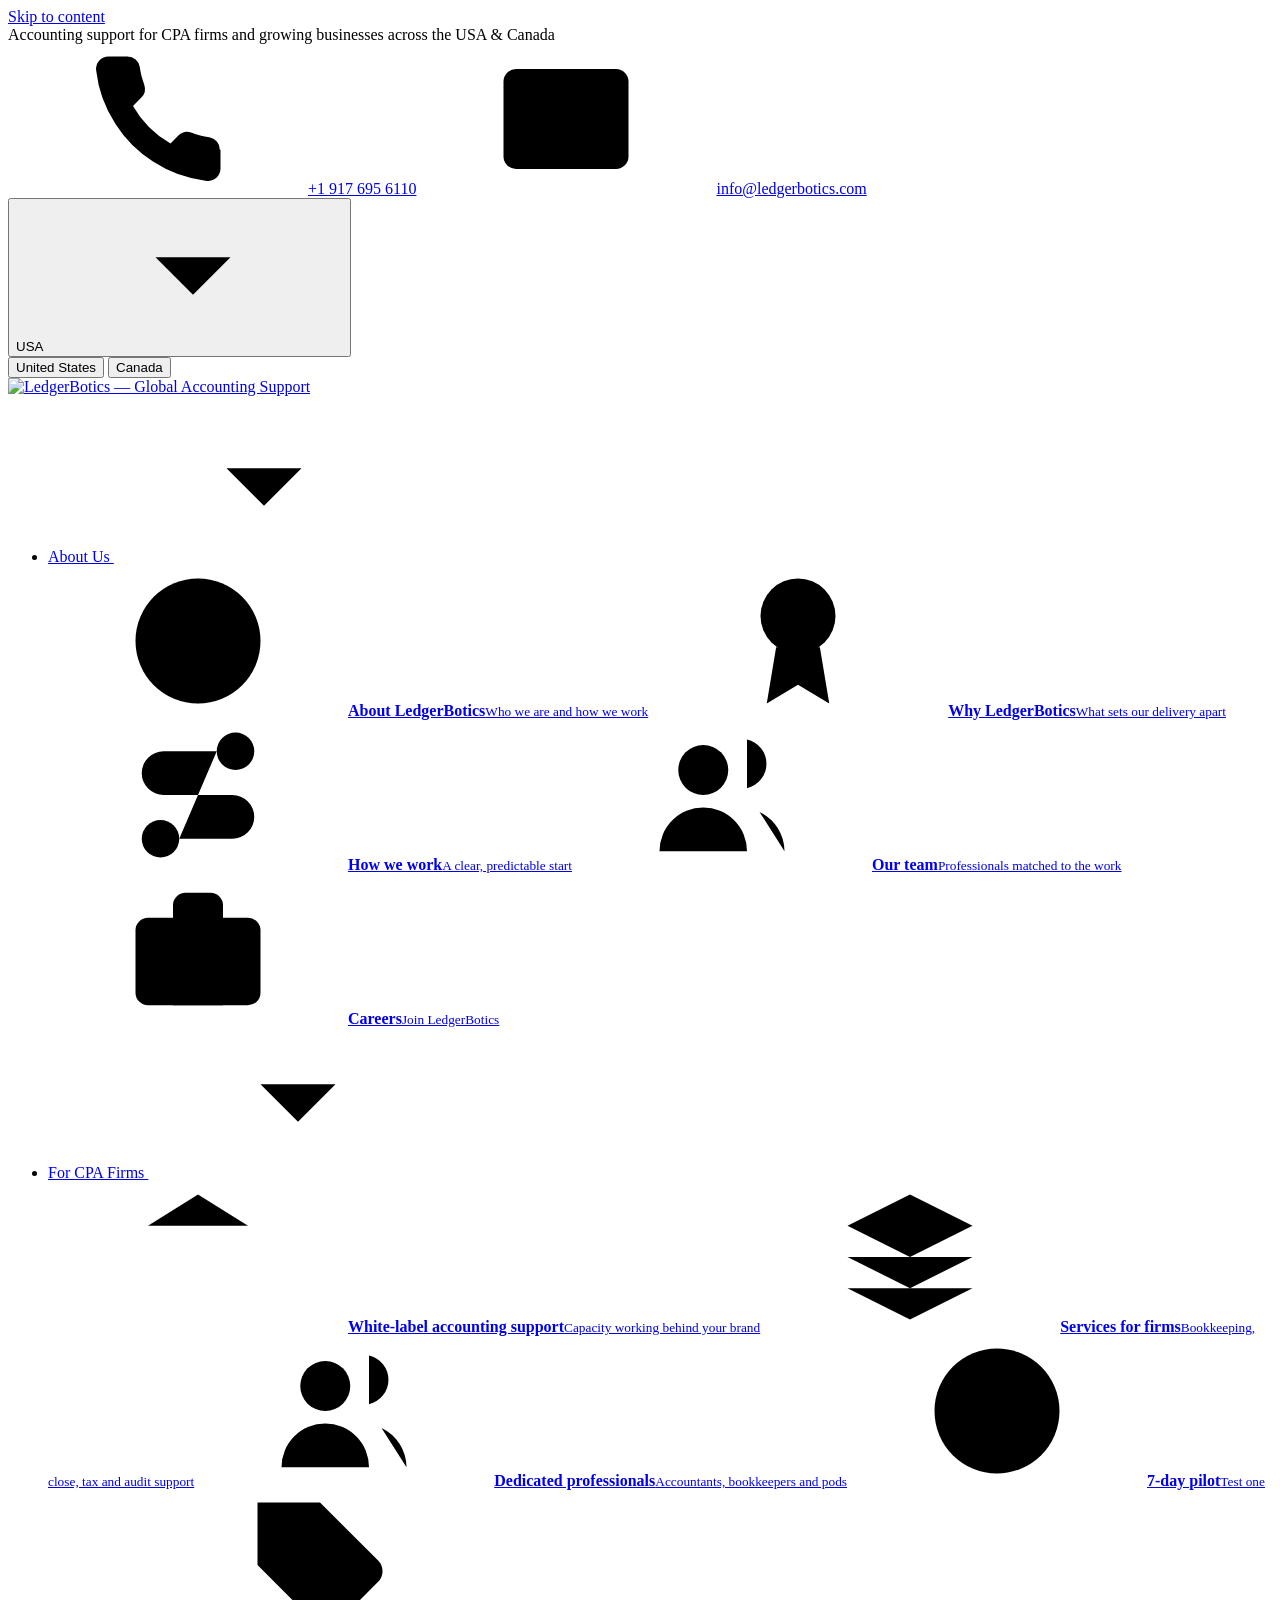
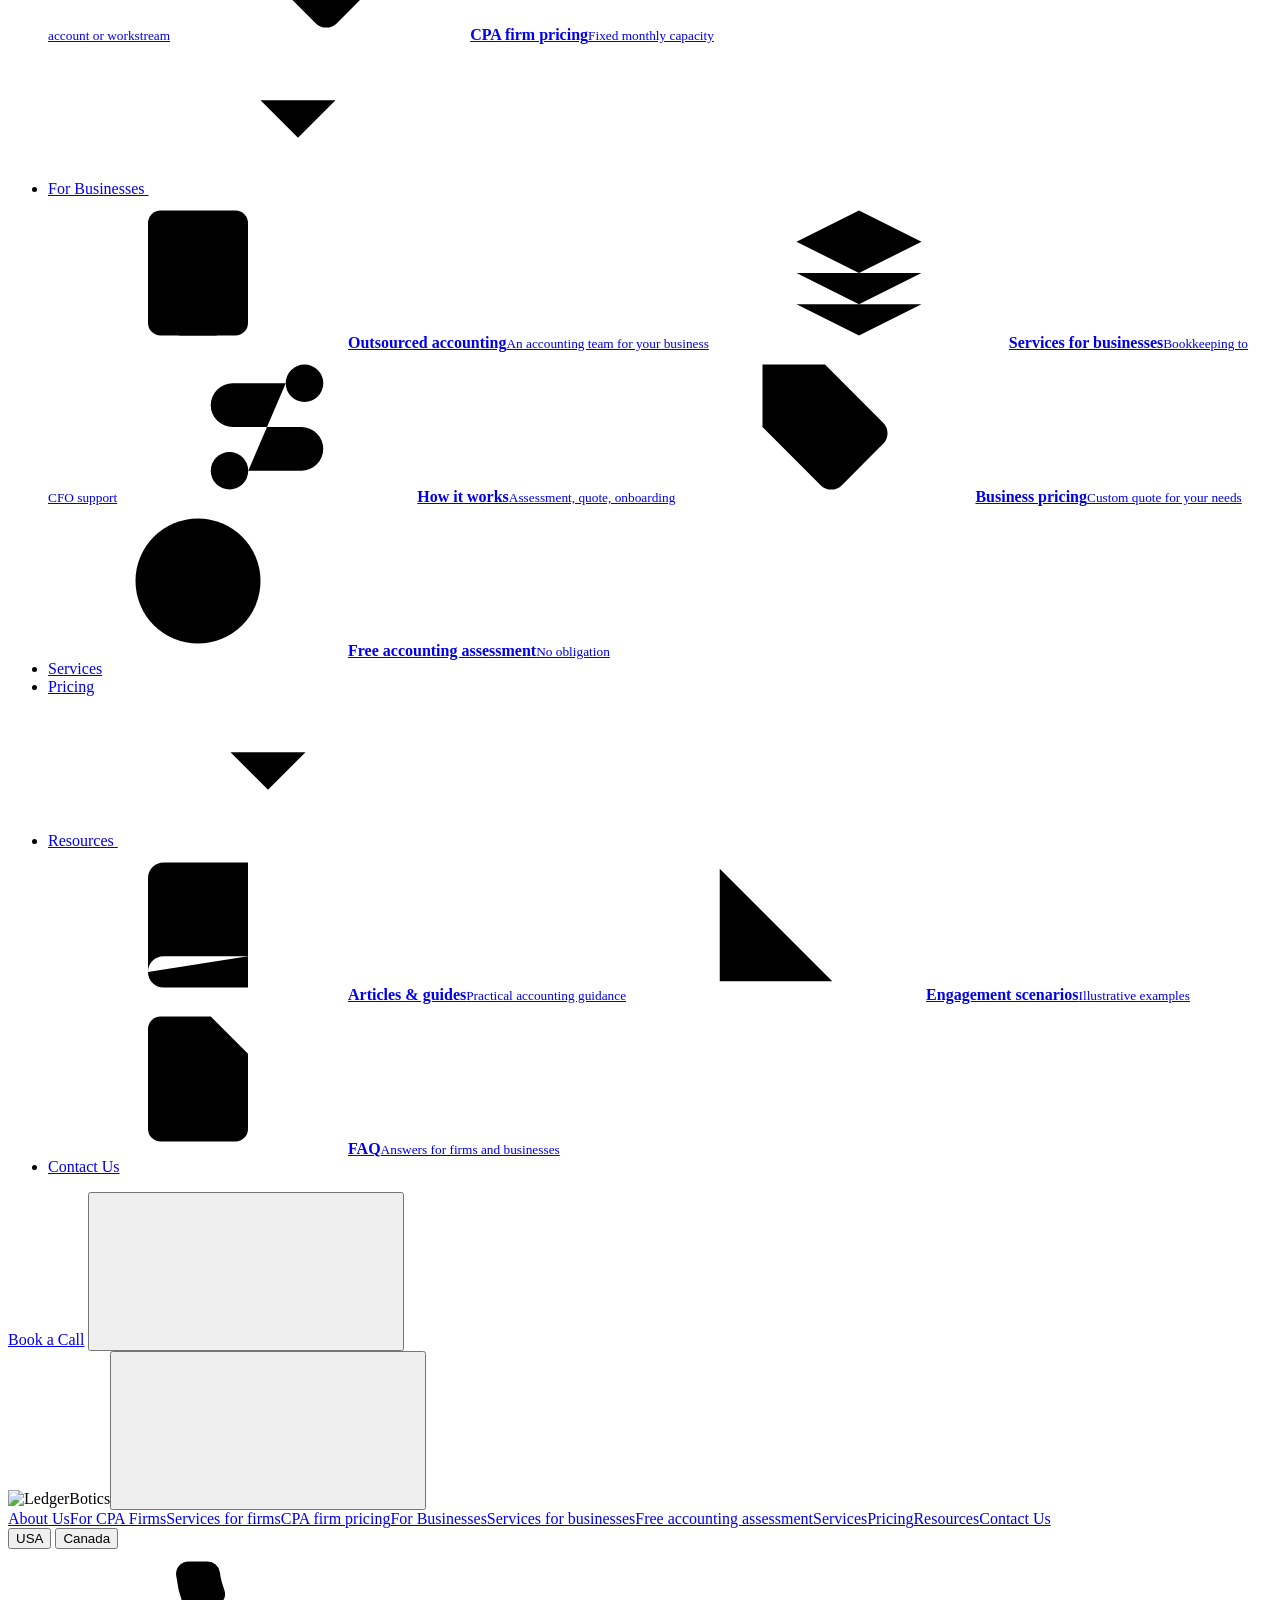
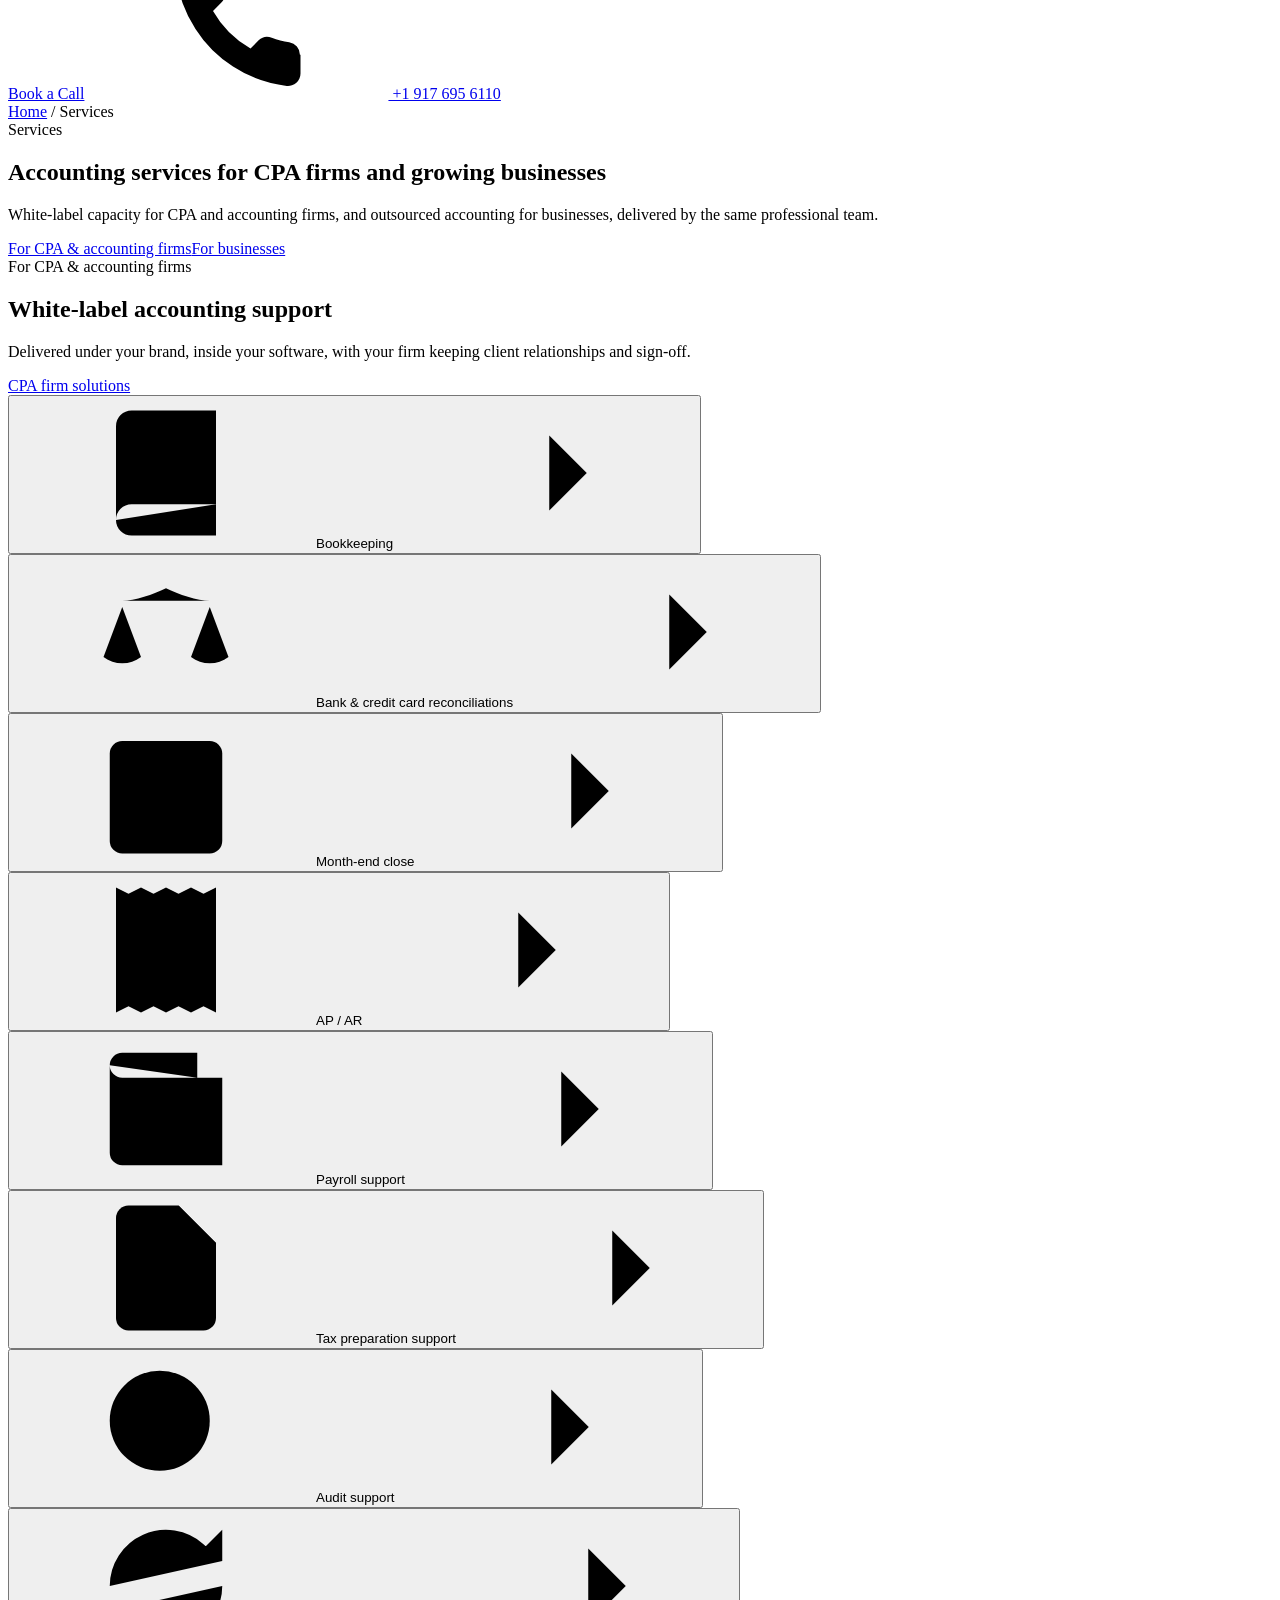
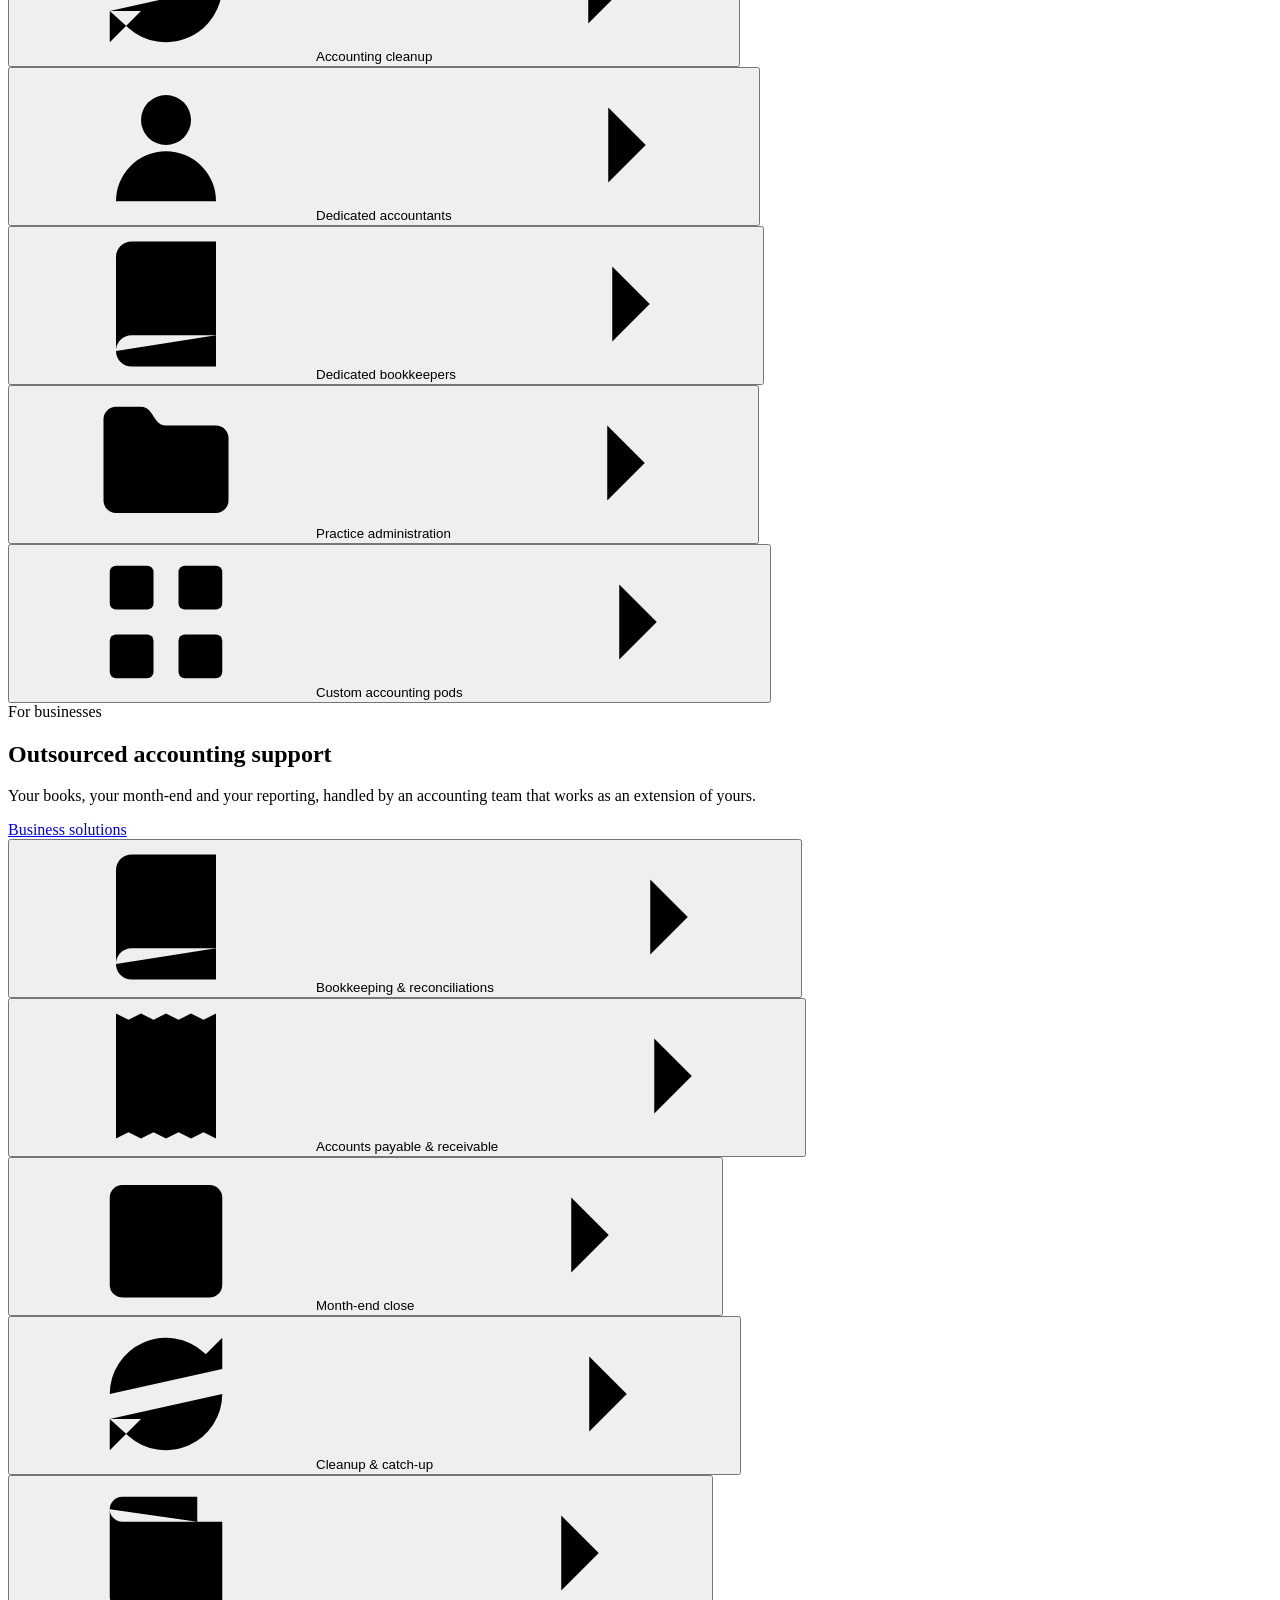
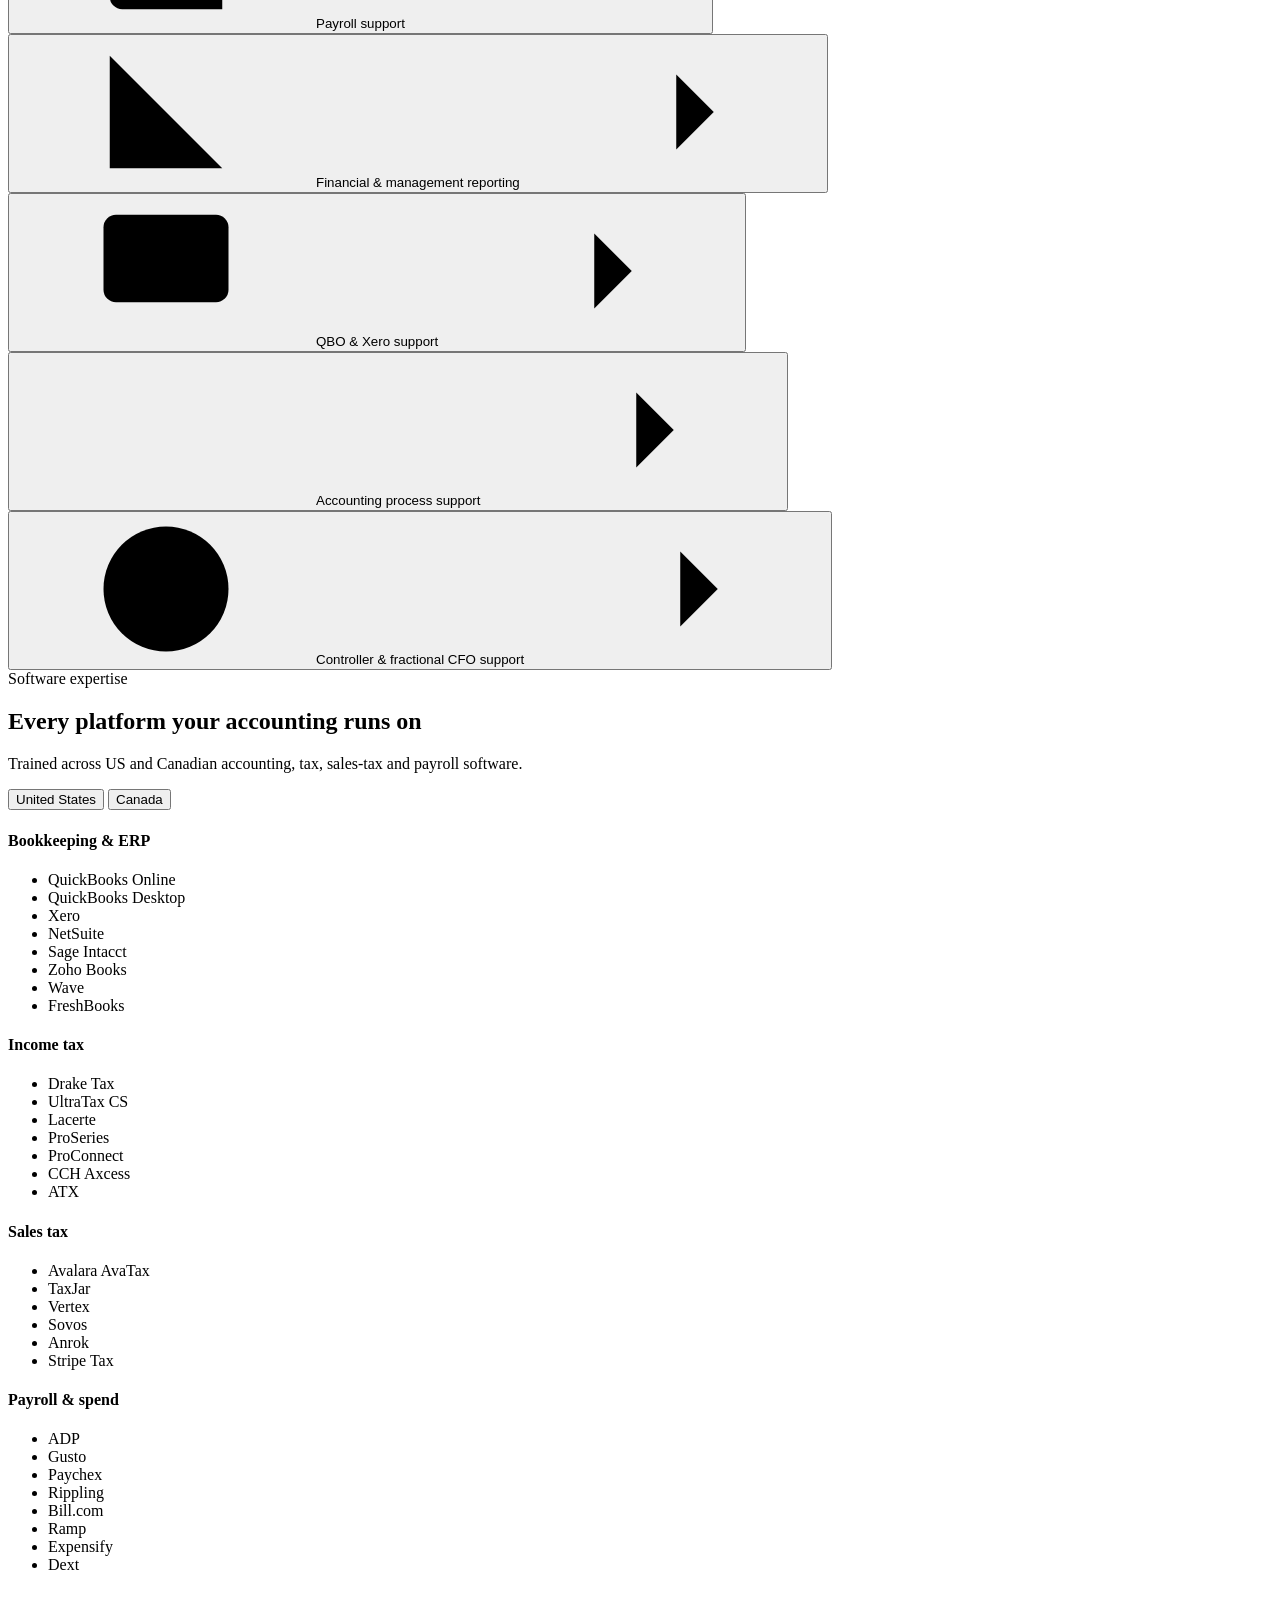
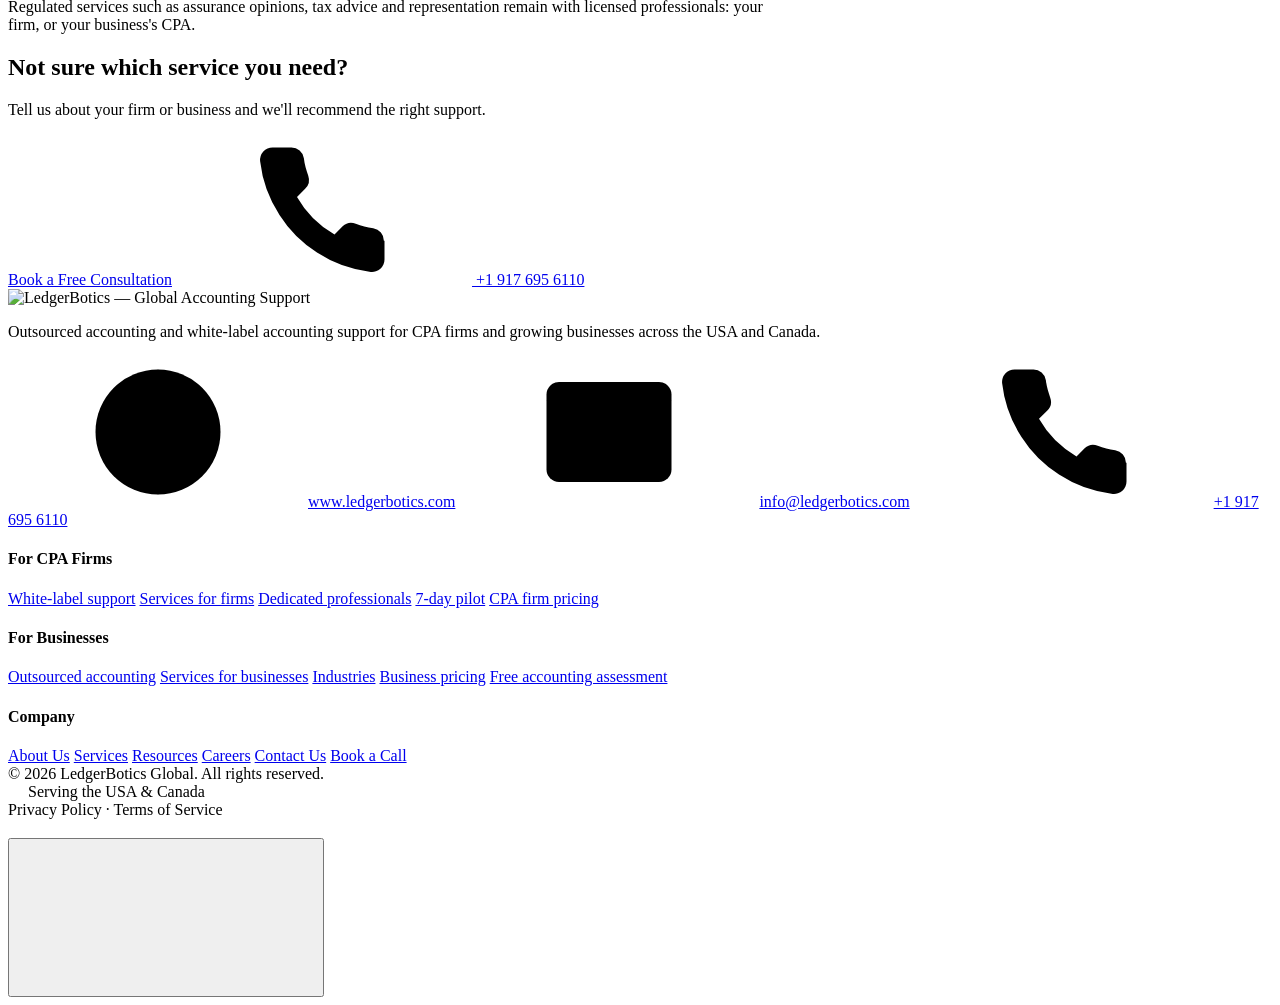
==== commit ea7b9feb: "Update index.html" ====
--- a/index.html
+++ b/index.html
@@ -1,1615 +1,183 @@
 <!DOCTYPE html>
 <html lang="en">
 <head>
-<meta charset="UTF-8" />
-<meta name="viewport" content="width=device-width, initial-scale=1.0"/>
-<title>LedgerBotics — White-Label Accounting Support for US & Canadian CPA Firms</title>
-<meta name="description" content="LedgerBotics provides white-label bookkeeping, month-end close, and tax preparation support for CPA firms across the USA and Canada. Dedicated accounting professionals under your brand. Start with a 7-day pilot."/>
-<link rel="canonical" href="https://www.ledgerbotics.com/"/>
-<meta property="og:type" content="website"/>
-<meta property="og:title" content="LedgerBotics — White-Label Accounting Support for CPA Firms"/>
-<meta property="og:description" content="Dedicated white-label bookkeeping, month-end close, and tax preparation support for US and Canadian CPA firms. Start with a 7-day pilot."/>
-<meta property="og:url" content="https://www.ledgerbotics.com/"/>
-<meta name="twitter:card" content="summary_large_image"/>
-<link rel="icon" href="data:image/svg+xml,%3Csvg xmlns='http://www.w3.org/2000/svg' viewBox='0 0 100 100'%3E%3Crect width='100' height='100' rx='26' fill='%23226a8c'/%3E%3Cpath d='M29 25 L38 25 L38 63 L56 63 L56 71 L29 71 Z' fill='white'/%3E%3Cpath d='M59 25 L73.5 25 Q82.5 25 82.5 33 Q82.5 40 76.8 41.5 Q83.5 43 83.5 51 Q83.5 59.5 74 59.5 L59 59.5 Z M67 32 L67 39.5 L72.8 39.5 Q75.4 39.5 75.4 35.75 Q75.4 32 72.8 32 Z M67 45.5 L67 52.5 L73.4 52.5 Q76.2 52.5 76.2 49 Q76.2 45.5 73.4 45.5 Z' fill='white'/%3E%3C/svg%3E"/>
-<style>
-  :root{
-    --brand:#1a3d5c;
-    --brand-2:#2a7a9e;
-    --brand-3:#3fb0a8;
-    --brand-soft:#e6f4ec;
-    --brand-lighter:#f2faf5;
-    --accent:#f0a830;
-    --ink:#0b1a2b;
-    --ink-2:#243349;
-    --muted:#5b6673;
-    --line:#e5eaef;
-    --shadow:0 12px 34px rgba(11,26,43,.08);
-    --shadow-lg:0 20px 50px rgba(11,26,43,.15);
-  }
-  *{box-sizing:border-box}
-  html,body{margin:0;padding:0;font-family:'Inter','Segoe UI',Arial,sans-serif;color:var(--ink);background:#fff;line-height:1.6;-webkit-font-smoothing:antialiased}
-  a{color:inherit;text-decoration:none;cursor:pointer}
-  img{max-width:100%}
-  .container{max-width:1260px;margin:0 auto;padding:0 24px}
+<meta charset="UTF-8">
+<meta name="viewport" content="width=device-width, initial-scale=1, viewport-fit=cover">
+<title>Accounting Services for CPA Firms & Businesses | LedgerBotics</title>
+<meta name="description" content="Bookkeeping, reconciliations, month-end close, AP/AR, payroll, tax preparation support, reporting and controller support for CPA firms and businesses across the USA and Canada.">
+<link rel="canonical" href="https://www.ledgerbotics.com/services.html">
+<meta property="og:type" content="website">
+<meta property="og:site_name" content="LedgerBotics">
+<meta property="og:title" content="Accounting Services for CPA Firms & Businesses | LedgerBotics">
+<meta property="og:description" content="Bookkeeping, reconciliations, month-end close, AP/AR, payroll, tax preparation support, reporting and controller support for CPA firms and businesses across the USA and Canada.">
+<meta property="og:url" content="https://www.ledgerbotics.com/services.html">
+<meta property="og:image" content="https://www.ledgerbotics.com/assets/img/ledgerbotics-logo-full.png">
+<meta name="twitter:card" content="summary_large_image">
+<meta name="theme-color" content="#06294F">
+<link rel="icon" type="image/png" sizes="32x32" href="assets/img/ledgerbotics-icon-32.png">
+<link rel="apple-touch-icon" href="assets/img/ledgerbotics-icon-180.png">
+<link rel="preconnect" href="https://fonts.googleapis.com">
+<link rel="preconnect" href="https://fonts.gstatic.com" crossorigin>
+<link href="https://fonts.googleapis.com/css2?family=Archivo:wdth,wght@100..125,500..800&family=IBM+Plex+Sans:wght@400;500;600&display=swap" rel="stylesheet">
+<link rel="stylesheet" href="assets/css/styles.css">
+<script type="application/ld+json">{"@context": "https://schema.org", "@type": "ProfessionalService", "name": "LedgerBotics", "alternateName": "LedgerBotics Global", "slogan": "Global Accounting Support", "url": "https://www.ledgerbotics.com/", "logo": "https://www.ledgerbotics.com/assets/img/ledgerbotics-logo.png", "email": "info@ledgerbotics.com", "telephone": "+1 917 695 6110", "areaServed": [{"@type": "Country", "name": "United States"}, {"@type": "Country", "name": "Canada"}], "description": "Outsourced accounting and white-label accounting support for CPA firms and growing businesses across the USA and Canada."}</script>
 
-  /* TOPBAR */
-  .topbar{background:var(--ink);color:#c8d1dc;font-size:13px;padding:8px 0}
-  .topbar .container{display:flex;justify-content:space-between;align-items:center}
-  .topbar a{color:#c8d1dc;margin-left:18px}
-  .topbar a:hover{color:#fff}
-
-  /* HEADER + LOGO */
-  header{position:sticky;top:0;background:#f6f8f6;z-index:60;border-bottom:1px solid var(--line)}
-  .nav{display:flex;align-items:center;justify-content:space-between;padding:14px 0;gap:22px}
-  .logo{display:flex;align-items:center;gap:14px;cursor:pointer}
-  .logo-mark{width:56px;height:56px;position:relative;transition:transform .3s}
-  .logo:hover .logo-mark{transform:translateY(-1px) rotate(-2deg)}
-  .logo-mark svg{width:100%;height:100%;filter:drop-shadow(0 6px 14px rgba(23,58,87,.28))}
-  .logo .name{font-weight:800;font-size:23px;letter-spacing:-.2px;color:var(--brand);line-height:1;font-family:'Inter',sans-serif}
-  .logo .name span{background:linear-gradient(135deg,var(--brand-2) 0%,var(--brand-3) 100%);-webkit-background-clip:text;-webkit-text-fill-color:transparent;background-clip:text}
-  .logo .tag{display:block;font-size:9px;letter-spacing:2.6px;color:var(--brand-3);font-weight:700;margin-top:5px}
-
-  .menu{display:flex;align-items:center;gap:26px;font-weight:600;font-size:14.5px}
-  .menu .item{position:relative;padding:10px 0;cursor:pointer;display:flex;align-items:center;gap:6px;color:var(--ink)}
-  .menu .item:hover{color:var(--brand-2)}
-  .menu .item .chip{border:1.5px solid var(--brand-2);color:var(--brand-2);padding:2px 12px;border-radius:999px;font-size:12px;margin-left:6px;font-weight:700}
-  .menu .caret{font-size:9px;opacity:.7}
-
-  /* COUNTRY DROPDOWN */
-  .country-select{position:relative}
-  .country-select .btn-c{display:flex;align-items:center;gap:8px;background:#fff;border:1px solid var(--line);padding:8px 14px;border-radius:8px;cursor:pointer;font-size:14px;font-weight:600;transition:.2s}
-  .country-select .btn-c:hover{border-color:var(--brand-2)}
-  .country-select .btn-c .caret{font-size:9px}
-  .country-dd{position:absolute;top:calc(100% + 6px);right:0;background:#fff;border:1px solid var(--line);border-radius:10px;box-shadow:var(--shadow-lg);padding:8px;min-width:180px;display:none;z-index:80}
-  .country-dd.open{display:block}
-  .country-dd .opt{padding:10px 14px;border-radius:6px;cursor:pointer;display:flex;align-items:center;gap:10px;font-size:14px;font-weight:600}
-  .country-dd .opt:hover{background:var(--brand-soft);color:var(--brand)}
-  .country-dd .opt.active{background:var(--brand);color:#fff}
-
-  .book-btn{background:var(--ink);color:#fff;padding:12px 22px;border-radius:8px;font-weight:600;transition:.2s}
-  .book-btn:hover{background:var(--brand-2);transform:translateY(-1px)}
-
-  /* MEGA */
-  .mega{position:absolute;top:100%;left:0;right:0;background:#eef1ed;border-top:1px solid var(--line);display:none;padding:32px 0;box-shadow:var(--shadow-lg)}
-  .mega.open{display:block}
-  .mega-about{padding:20px 0}
-  .mega-about .cards-sm{display:grid;grid-template-columns:repeat(4,1fr);gap:14px;max-width:900px;margin:0 auto}
-  .card-sm{display:flex;gap:12px;align-items:center;padding:14px;background:#fff;border-radius:10px;border:1px solid var(--line);cursor:pointer;transition:.2s}
-  .card-sm:hover{border-color:var(--brand-2);box-shadow:var(--shadow);transform:translateY(-2px)}
-  .card-sm .ic{width:42px;height:42px;border-radius:50%;background:var(--brand-soft);display:flex;align-items:center;justify-content:center;flex:0 0 42px;color:var(--brand);font-weight:700}
-  .card-sm span{font-weight:600;font-size:14px}
-  .mega-cpa .cards-3{display:grid;grid-template-columns:repeat(3,1fr);gap:14px}
-  .mcard{display:flex;gap:14px;align-items:flex-start;padding:16px 18px;border-radius:10px;background:#fff;border:1px solid var(--line);cursor:pointer;transition:.2s}
-  .mcard:hover{border-color:var(--brand-2);box-shadow:var(--shadow);transform:translateY(-2px)}
-  .mcard .ic{width:44px;height:44px;border-radius:50%;background:var(--brand-soft);display:flex;align-items:center;justify-content:center;flex:0 0 44px;color:var(--brand);font-weight:700}
-  .mcard h4{margin:0 0 4px 0;font-size:15px;color:var(--ink)}
-  .mcard p{margin:0;font-size:12.5px;color:var(--muted);line-height:1.4}
-  .mega-services .grid{display:grid;grid-template-columns:260px 1fr;gap:24px}
-  .mega-tabs{display:flex;flex-direction:column;gap:10px}
-  .mega-tab{padding:16px 20px;border-radius:8px;background:#f7f9f7;font-weight:600;cursor:pointer;border:1px solid transparent;transition:.2s;font-size:14.5px}
-  .mega-tab.active{background:var(--brand-soft);border-color:#cfe6d8;color:var(--brand)}
-  .tab-panel{display:none;grid-template-columns:1fr 1fr;gap:14px}
-  .tab-panel.active{display:grid}
-
-  /* HERO */
-  .hero{background:linear-gradient(180deg,#f6f8f6 0%,#ffffff 100%);padding:70px 0 50px;position:relative;overflow:hidden}
-  .hero::before{content:"";position:absolute;top:-100px;right:-100px;width:400px;height:400px;background:radial-gradient(circle,var(--brand-soft) 0%,transparent 70%);opacity:.6}
-  .hero-grid{display:grid;grid-template-columns:1.15fr 1fr;gap:50px;align-items:center;position:relative}
-  .badge{display:inline-flex;align-items:center;gap:8px;background:var(--brand-soft);color:var(--brand);padding:7px 16px;border-radius:999px;font-size:13px;font-weight:700}
-  h1{font-size:52px;line-height:1.08;margin:18px 0 20px;font-weight:800;letter-spacing:-.8px;color:var(--ink)}
-  h1 .accent{background:linear-gradient(135deg,var(--brand-2) 0%,var(--brand-3) 100%);-webkit-background-clip:text;-webkit-text-fill-color:transparent;background-clip:text}
-  .hero p.lead{font-size:17px;color:var(--muted);max-width:580px;margin:0 0 30px}
-  .cta-row{display:flex;gap:12px;flex-wrap:wrap;align-items:center}
-  .btn{padding:14px 26px;border-radius:10px;font-weight:600;cursor:pointer;border:none;font-size:15px;transition:.2s;display:inline-flex;align-items:center;gap:8px}
-  .btn-primary{background:var(--brand);color:#fff}
-  .btn-primary:hover{background:var(--brand-2);transform:translateY(-1px);box-shadow:var(--shadow)}
-  .btn-ghost{background:#fff;color:var(--ink);border:1.5px solid var(--line)}
-  .btn-ghost:hover{border-color:var(--brand-2);color:var(--brand-2)}
-  .trust-row{display:flex;gap:20px;margin-top:32px;padding-top:20px;border-top:1px solid var(--line);align-items:center;flex-wrap:wrap}
-  .trust-row small{color:var(--muted);font-size:12.5px;font-weight:600}
-  .trust-badges{display:flex;gap:14px;font-size:12px;color:var(--muted);flex-wrap:wrap}
-  .hero-visual{position:relative;background:linear-gradient(135deg,#e6f4ec 0%,#c8e6d5 100%);border-radius:24px;padding:40px;min-height:460px;display:flex;align-items:center;justify-content:center;overflow:hidden}
-  .hv-doc{background:#fff;border-radius:14px;box-shadow:var(--shadow-lg);padding:24px;width:60%;position:relative;z-index:2}
-  .hv-doc h4{margin:0 0 10px;font-size:14px;color:var(--muted)}
-  .hv-doc .line{height:8px;background:#eef2ee;border-radius:4px;margin-bottom:8px}
-  .hv-doc .line.short{width:60%}
-  .hv-doc .stat-mini{display:flex;justify-content:space-between;margin-top:16px;padding-top:16px;border-top:1px solid var(--line)}
-  .hv-doc .stat-mini b{color:var(--brand);font-size:20px}
-  .hv-doc .stat-mini small{display:block;color:var(--muted);font-size:11px}
-  .hero-card{background:#fff;padding:14px 18px;border-radius:12px;box-shadow:var(--shadow);display:flex;gap:12px;align-items:center;position:absolute;z-index:3}
-  .hero-card .ic{width:38px;height:38px;border-radius:50%;background:var(--brand-soft);display:flex;align-items:center;justify-content:center;color:var(--brand);font-weight:700;font-size:16px}
-  .hc1{top:30px;left:20px}
-  .hc2{bottom:40px;right:20px;background:var(--ink);color:#fff}
-  .hc2 .ic{background:rgba(255,255,255,.15);color:#fff}
-  .hero-card b{font-size:13px;display:block}
-  .hero-card small{color:var(--muted);font-size:11px}
-  .hc2 small{color:#c0c8d3}
-
-  .stats{background:var(--ink);color:#fff;padding:40px 0}
-  .stats-grid{display:grid;grid-template-columns:repeat(4,1fr);gap:20px;text-align:center}
-  .stat h3{font-size:38px;margin:0;background:linear-gradient(135deg,var(--brand-3) 0%,var(--accent) 100%);-webkit-background-clip:text;-webkit-text-fill-color:transparent;background-clip:text;font-weight:800}
-  .stat p{margin:4px 0 0;color:#c0c8d3;font-size:13px;font-weight:500}
-
-  section{padding:80px 0}
-  .section-head{text-align:center;max-width:780px;margin:0 auto 48px}
-  .kicker{color:var(--brand);font-weight:800;letter-spacing:3px;font-size:12px;text-transform:uppercase;background:var(--brand-soft);padding:6px 14px;border-radius:999px;display:inline-block}
-  h2{font-size:40px;margin:16px 0 14px;font-weight:800;letter-spacing:-.6px;color:var(--ink)}
-  .section-head p{color:var(--muted);font-size:16px}
-
-  /* COUNTRY HUB */
-  .country-hub{background:var(--brand-lighter)}
-  .country-tabs{display:flex;justify-content:center;gap:10px;margin-bottom:36px;flex-wrap:wrap}
-  .country-tab{padding:12px 22px;background:#fff;border:2px solid var(--line);border-radius:10px;cursor:pointer;font-weight:600;font-size:14.5px;display:flex;align-items:center;gap:8px;transition:.2s}
-  .country-tab:hover{border-color:var(--brand-2)}
-  .country-tab.active{background:var(--brand);color:#fff;border-color:var(--brand)}
-  .country-tab .flag{font-size:20px}
-  .country-panel{display:none;background:#fff;border-radius:20px;padding:44px;box-shadow:var(--shadow);border:1px solid var(--line)}
-  .country-panel.active{display:block}
-  .country-panel h3{margin-top:0;font-size:26px;color:var(--brand)}
-  .country-panel .top-services{display:grid;grid-template-columns:repeat(3,1fr);gap:16px;margin-top:24px}
-  .ts-card{background:var(--brand-lighter);padding:20px;border-radius:12px;border:1px solid var(--line);cursor:pointer;transition:.25s}
-  .ts-card:hover{transform:translateY(-3px);border-color:var(--brand-2);box-shadow:var(--shadow)}
-  .ts-card h5{margin:0 0 8px;font-size:15px;color:var(--brand)}
-  .ts-card p{margin:0;font-size:13px;color:var(--muted)}
-
-  /* SERVICES GRID */
-  .svc-grid{display:grid;grid-template-columns:repeat(3,1fr);gap:22px}
-  .svc{background:#fff;border:1px solid var(--line);border-radius:16px;padding:28px;transition:.3s;cursor:pointer;position:relative;overflow:hidden}
-  .svc::before{content:"";position:absolute;top:0;left:0;width:100%;height:3px;background:linear-gradient(90deg,var(--brand-2),var(--brand-3));transform:scaleX(0);transform-origin:left;transition:.3s}
-  .svc:hover{transform:translateY(-6px);box-shadow:var(--shadow-lg);border-color:var(--brand-2)}
-  .svc:hover::before{transform:scaleX(1)}
-  .svc .ic{width:56px;height:56px;border-radius:14px;background:var(--brand-soft);display:flex;align-items:center;justify-content:center;margin-bottom:18px;color:var(--brand);font-size:24px}
-  .svc h3{margin:0 0 10px;font-size:18px}
-  .svc p{margin:0 0 14px;color:var(--muted);font-size:14px}
-  .svc .learn{color:var(--brand-2);font-weight:600;font-size:13px;display:inline-flex;align-items:center;gap:4px}
-
-  /* INDUSTRIES */
-  .industries{background:#fafcfa}
-  .ind-grid{display:grid;grid-template-columns:repeat(4,1fr);gap:20px}
-  .ind{background:#fff;border-radius:16px;padding:28px;border:1px solid var(--line);cursor:pointer;transition:.3s;text-align:center}
-  .ind:hover{transform:translateY(-6px);box-shadow:var(--shadow-lg);border-color:var(--brand-2)}
-  .ind .ic{width:64px;height:64px;border-radius:50%;background:linear-gradient(135deg,var(--brand) 0%,var(--brand-2) 100%);color:#fff;display:flex;align-items:center;justify-content:center;margin:0 auto 14px;font-size:26px}
-  .ind h4{margin:0 0 6px;font-size:16px}
-  .ind p{margin:0;color:var(--muted);font-size:13px}
-
-  /* DEEP */
-  .deep{background:#fafcfa}
-  .deep-nav{display:flex;gap:12px;justify-content:center;margin-bottom:36px;flex-wrap:wrap}
-  .deep-nav button{padding:14px 26px;background:#fff;border:2px solid var(--line);border-radius:10px;cursor:pointer;font-weight:700;font-size:14.5px;transition:.2s}
-  .deep-nav button:hover{border-color:var(--brand-2)}
-  .deep-nav button.active{background:var(--brand);color:#fff;border-color:var(--brand)}
-  .deep-panel{display:none}
-  .deep-panel.active{display:block}
-  .deep-grid{display:grid;grid-template-columns:1fr 1fr;gap:28px}
-  .deep-item{background:#fff;padding:26px;border-radius:14px;border:1px solid var(--line);display:flex;gap:18px;cursor:pointer;transition:.25s}
-  .deep-item:hover{border-color:var(--brand-2);box-shadow:var(--shadow);transform:translateY(-2px)}
-  .deep-item .ic{width:52px;height:52px;border-radius:12px;background:var(--brand-soft);color:var(--brand);flex:0 0 52px;display:flex;align-items:center;justify-content:center;font-size:22px}
-  .deep-item h4{margin:0 0 6px;font-size:17px}
-  .deep-item p{margin:0;font-size:13.5px;color:var(--muted);line-height:1.55}
-
-  /* SOFTWARE */
-  .soft-tabs{display:flex;gap:10px;justify-content:center;margin-bottom:32px;flex-wrap:wrap}
-  .soft-tab{padding:10px 20px;background:#fff;border:2px solid var(--line);border-radius:8px;cursor:pointer;font-weight:600;font-size:14px;display:flex;align-items:center;gap:6px;transition:.2s}
-  .soft-tab.active,.soft-tab:hover{background:var(--brand);color:#fff;border-color:var(--brand)}
-  .soft-panel{display:none}
-  .soft-panel.active{display:block}
-  .soft-grid{display:grid;grid-template-columns:repeat(4,1fr);gap:18px}
-  .soft-cat{background:#fff;padding:24px;border-radius:14px;border:1px solid var(--line)}
-  .soft-cat h4{margin:0 0 14px;color:var(--brand);font-size:15px;padding-bottom:10px;border-bottom:2px solid var(--brand-soft);display:flex;align-items:center;gap:8px}
-  .soft-cat ul{margin:0;padding:0;list-style:none}
-  .soft-cat li{padding:7px 0;font-size:13.5px;color:var(--ink-2);display:flex;align-items:center;gap:8px;border-bottom:1px dashed var(--line)}
-  .soft-cat li:last-child{border:none}
-  .soft-cat li::before{content:"◆";color:var(--brand);font-size:9px}
-
-  /* ABOUT */
-  .about{background:var(--brand-lighter)}
-  .about-grid{display:grid;grid-template-columns:1fr 1.2fr;gap:56px;align-items:center}
-  .about-visual{background:var(--ink);color:#fff;border-radius:24px;padding:44px;min-height:440px;position:relative;overflow:hidden}
-  .about-visual::before{content:"";position:absolute;top:-80px;right:-80px;width:240px;height:240px;background:var(--brand-2);border-radius:50%;opacity:.3}
-  .about-visual h3{font-size:26px;margin:0 0 14px;position:relative}
-  .about-visual p{color:#c8d1dc;margin:0 0 26px;font-size:14.5px;position:relative}
-  .checklist{display:grid;gap:14px;position:relative}
-  .check{display:flex;gap:12px;align-items:flex-start;font-size:14px}
-  .check .dot{width:24px;height:24px;background:var(--brand-2);border-radius:50%;display:flex;align-items:center;justify-content:center;color:#fff;font-size:12px;font-weight:700;flex:0 0 24px}
-  .about-body h2{margin-top:8px}
-  .about-body p{color:var(--muted);font-size:15px;margin-bottom:16px}
-
-  /* TEAM */
-  .team-grid{display:grid;grid-template-columns:repeat(3,1fr);gap:22px;margin-top:36px}
-  .team-card{background:#fff;border-radius:16px;padding:28px;text-align:center;border:1px solid var(--line);transition:.3s}
-  .team-card:hover{transform:translateY(-4px);box-shadow:var(--shadow-lg);border-color:var(--brand-2)}
-  .team-badge{width:72px;height:72px;border-radius:50%;background:linear-gradient(135deg,var(--brand) 0%,var(--brand-3) 100%);color:#fff;display:flex;align-items:center;justify-content:center;margin:0 auto 14px;font-weight:800;font-size:22px}
-  .team-card h4{margin:0 0 6px;font-size:17px}
-  .team-card .role{color:var(--brand-2);font-weight:600;font-size:13px;margin-bottom:10px}
-  .team-card p{margin:0;color:var(--muted);font-size:13.5px}
-
-  .countries{display:grid;grid-template-columns:repeat(5,1fr);gap:18px;margin-top:24px}
-  .country{background:#fff;border:1px solid var(--line);border-radius:16px;padding:28px 20px;text-align:center;transition:.3s}
-  .country:hover{transform:translateY(-6px);box-shadow:var(--shadow);border-color:var(--brand-2)}
-  .flag{font-size:44px;margin-bottom:10px;display:inline-block}
-  .country h4{margin:8px 0 4px;font-size:17px}
-  .country p{margin:0;color:var(--muted);font-size:13px}
-  .country .role-tag{background:var(--brand-soft);color:var(--brand);font-size:11px;padding:3px 10px;border-radius:999px;font-weight:700;display:inline-block;margin-top:8px}
-
-  /* BLOG & CASE STUDIES */
-  .blog-grid{display:grid;grid-template-columns:repeat(3,1fr);gap:24px}
-  .blog-card{background:#fff;border-radius:16px;overflow:hidden;border:1px solid var(--line);transition:.3s;cursor:pointer}
-  .blog-card:hover{transform:translateY(-4px);box-shadow:var(--shadow-lg);border-color:var(--brand-2)}
-  .blog-thumb{height:180px;background:linear-gradient(135deg,var(--brand) 0%,var(--brand-3) 100%);display:flex;align-items:center;justify-content:center;font-size:56px;color:#fff}
-  .blog-thumb.b2{background:linear-gradient(135deg,var(--brand-2) 0%,var(--accent) 100%)}
-  .blog-thumb.b3{background:linear-gradient(135deg,#5e2a89 0%,var(--brand-3) 100%)}
-  .blog-thumb.b4{background:linear-gradient(135deg,#0f5c4a 0%,#3fb0a8 100%)}
-  .blog-thumb.b5{background:linear-gradient(135deg,#1a3d5c 0%,#5e2a89 100%)}
-  .blog-body{padding:24px}
-  .blog-body .tag{background:var(--brand-soft);color:var(--brand);font-size:11px;padding:4px 10px;border-radius:999px;font-weight:700;display:inline-block;margin-bottom:10px}
-  .blog-body h4{margin:0 0 8px;font-size:17px}
-  .blog-body p{margin:0 0 12px;color:var(--muted);font-size:13.5px}
-  .blog-body .meta{color:var(--muted);font-size:12px}
-
-  .case-grid{display:grid;grid-template-columns:1fr 1fr;gap:24px}
-  .case-card{background:#fff;border-radius:16px;padding:32px;border:1px solid var(--line);cursor:pointer;transition:.3s}
-  .case-card:hover{transform:translateY(-4px);box-shadow:var(--shadow-lg);border-color:var(--brand-2)}
-  .case-card .cs-head{display:flex;justify-content:space-between;align-items:center;margin-bottom:16px}
-  .case-card .cs-country{font-size:24px}
-  .case-card .cs-tag{background:var(--brand);color:#fff;font-size:11px;padding:4px 10px;border-radius:999px;font-weight:700}
-  .case-card h4{margin:0 0 10px;font-size:19px}
-  .case-card p.q{margin:0 0 16px;color:var(--muted);font-size:14px}
-  .case-metrics{display:grid;grid-template-columns:repeat(3,1fr);gap:14px;padding:16px 0;border-top:1px solid var(--line);border-bottom:1px solid var(--line);margin-bottom:16px}
-  .case-metrics .m{text-align:center}
-  .case-metrics .m b{display:block;color:var(--brand-2);font-size:22px;font-weight:800}
-  .case-metrics .m small{color:var(--muted);font-size:11px}
-
-  .cta-band{background:linear-gradient(135deg,var(--brand) 0%,var(--brand-2) 100%);color:#fff;text-align:center;padding:80px 0;position:relative;overflow:hidden}
-  .cta-band::before{content:"";position:absolute;top:-100px;right:-100px;width:400px;height:400px;background:radial-gradient(circle,rgba(255,255,255,.1) 0%,transparent 70%)}
-  .cta-band h2{color:#fff}
-  .cta-band p{max-width:660px;margin:0 auto 30px;font-size:16px;opacity:.95}
-  .cta-band .btn-primary{background:#fff;color:var(--brand)}
-  .cta-band .btn-primary:hover{background:#f0f0f0}
-
-  footer{background:#081522;color:#c0c8d3;padding:64px 0 28px}
-  .foot-grid{display:grid;grid-template-columns:1.4fr 1fr 1fr 1.2fr;gap:44px;margin-bottom:40px}
-  .foot-grid h5{color:#fff;font-size:15px;margin:0 0 20px}
-  .foot-grid a,.foot-grid p{color:#9aa5b1;font-size:14px;display:block;margin-bottom:11px;transition:.2s}
-  .foot-grid a:hover{color:var(--brand-3)}
-  .foot-bottom{border-top:1px solid rgba(255,255,255,.1);padding-top:22px;display:flex;justify-content:space-between;font-size:13px;flex-wrap:wrap;gap:10px}
-
-  /* MODAL */
-  .modal-bg{position:fixed;inset:0;background:rgba(11,26,43,.7);backdrop-filter:blur(6px);display:none;align-items:center;justify-content:center;z-index:200;padding:20px;animation:fade .25s}
-  .modal-bg.open{display:flex}
-  @keyframes fade{from{opacity:0}to{opacity:1}}
-  .modal{background:#fff;border-radius:20px;max-width:860px;width:100%;max-height:90vh;overflow-y:auto;box-shadow:var(--shadow-lg);animation:pop .3s}
-  @keyframes pop{from{transform:scale(.94);opacity:0}to{transform:scale(1);opacity:1}}
-  .modal-head{padding:32px 36px 20px;background:linear-gradient(135deg,var(--brand-soft) 0%,#fff 100%);border-radius:20px 20px 0 0;display:flex;align-items:center;gap:18px;position:relative}
-  .modal-head .ic{width:64px;height:64px;border-radius:16px;background:var(--brand);color:#fff;display:flex;align-items:center;justify-content:center;font-size:28px;flex:0 0 64px}
-  .modal-head h3{margin:0 0 4px;font-size:24px}
-  .modal-head .sub{color:var(--muted);font-size:14px;margin:0}
-  .modal-close{position:absolute;top:20px;right:20px;background:#fff;border:1px solid var(--line);width:36px;height:36px;border-radius:50%;cursor:pointer;font-size:18px;display:flex;align-items:center;justify-content:center;transition:.2s}
-  .modal-close:hover{background:var(--brand);color:#fff;border-color:var(--brand)}
-  .modal-body{padding:28px 36px 36px}
-  .modal-body h4{margin:22px 0 10px;font-size:14px;color:var(--brand);text-transform:uppercase;letter-spacing:1.5px;font-weight:700}
-  .modal-body p{color:var(--ink-2);font-size:15px;margin:0 0 14px;line-height:1.75}
-  .m-list{display:grid;grid-template-columns:1fr 1fr;gap:8px 20px;margin:6px 0 20px;padding:0}
-  .m-list li{list-style:none;padding:6px 0 6px 24px;position:relative;font-size:14px;color:var(--ink-2)}
-  .m-list li::before{content:"✓";position:absolute;left:0;top:6px;color:var(--brand-2);font-weight:700}
-  .modal-cta{background:var(--brand-lighter);padding:20px 24px;border-radius:12px;display:flex;justify-content:space-between;align-items:center;margin-top:24px;flex-wrap:wrap;gap:14px}
-  .modal-cta b{font-size:15px}
-  .modal-cta small{display:block;color:var(--muted);font-size:13px;margin-top:2px}
-
-  /* ===== PROFESSIONAL POLISH & NEW COMPONENTS ===== */
-  html{scroll-behavior:smooth}
-  ::selection{background:var(--brand-2);color:#fff}
-  section{padding:74px 0}
-  .section-head{text-align:center;max-width:720px;margin:0 auto 46px}
-  .section-head .kicker,.kicker{display:inline-block;color:var(--brand-2);font-weight:800;font-size:12px;letter-spacing:2.5px;text-transform:uppercase;margin-bottom:12px}
-  h2{font-size:36px;line-height:1.15;letter-spacing:-.5px;margin:0 0 14px;font-weight:800}
-  .section-head p{color:var(--muted);font-size:16px;margin:0}
-
-  /* smoother mega + tabs */
-  .menu .item{transition:color .2s}
-  .menu .item .chip{transition:.2s}
-  .menu .item:hover .chip{background:var(--brand-2);color:#fff}
-  .mega{animation:megaIn .22s ease}
-  @keyframes megaIn{from{opacity:0;transform:translateY(-6px)}to{opacity:1;transform:translateY(0)}}
-  .mega-tab{position:relative}
-  .mega-tab::before{content:"";position:absolute;left:0;top:12px;bottom:12px;width:3px;border-radius:3px;background:var(--brand-2);opacity:0;transition:.2s}
-  .mega-tab.active::before{opacity:1}
-  .mcard,.card-sm,.svc,.ind,.blog-card,.case-card,.team-card,.country,.ts-card{will-change:transform}
-  .book-btn{box-shadow:0 6px 16px rgba(11,26,43,.18)}
-
-  /* country hub tabs polish */
-  .country-tabs{display:flex;gap:10px;justify-content:center;margin-bottom:30px;flex-wrap:wrap}
-  .country-tab{padding:11px 22px;background:#fff;border:2px solid var(--line);border-radius:10px;cursor:pointer;font-weight:700;font-size:14.5px;display:flex;align-items:center;gap:8px;transition:.22s}
-  .country-tab .flag{font-size:18px}
-  .country-tab:hover{border-color:var(--brand-2);transform:translateY(-2px)}
-  .country-tab.active{background:var(--brand);color:#fff;border-color:var(--brand);box-shadow:var(--shadow)}
-  .country-panel{display:none;background:#fff;border:1px solid var(--line);border-radius:20px;padding:36px;box-shadow:var(--shadow)}
-  .country-panel.active{display:block;animation:megaIn .3s ease}
-  .country-panel h3{font-size:23px;margin:0 0 8px}
-  .country-panel>p{color:var(--muted);margin:0 0 24px;font-size:15px}
-  .top-services{display:grid;grid-template-columns:repeat(3,1fr);gap:16px}
-  .ts-card{background:var(--brand-lighter);border:1px solid var(--line);border-radius:12px;padding:20px;cursor:pointer;transition:.25s}
-  .ts-card:hover{background:#fff;border-color:var(--brand-2);box-shadow:var(--shadow);transform:translateY(-3px)}
-  .ts-card h5{margin:0 0 6px;font-size:15px;color:var(--brand)}
-  .ts-card p{margin:0;font-size:13px;color:var(--muted);line-height:1.5}
-
-  /* svc grid safety */
-  .svc-grid{display:grid;grid-template-columns:repeat(3,1fr);gap:24px}
-  .svc{background:#fff;border-radius:16px;padding:30px;border:1px solid var(--line);cursor:pointer;transition:.3s;position:relative;overflow:hidden}
-
-  /* stats polish */
-  .stats-grid{display:grid;grid-template-columns:repeat(4,1fr);gap:24px;text-align:center}
-  .stat h3{font-size:44px;margin:0;background:linear-gradient(135deg,var(--brand) 0%,var(--brand-3) 100%);-webkit-background-clip:text;-webkit-text-fill-color:transparent;background-clip:text;font-weight:800}
-  .stat p{margin:6px 0 0;color:var(--muted);font-weight:600;font-size:14px}
-
-  /* hero floating cards: gentle float animation only */
-  .hero-card{animation:floaty 4s ease-in-out infinite}
-  .hc2{animation-delay:1.5s}
-  @keyframes floaty{0%,100%{transform:translateY(0)}50%{transform:translateY(-8px)}}
-  .trust-badges{display:flex;gap:16px;flex-wrap:wrap}
-  .trust-badges span{font-size:13px;color:var(--ink-2);font-weight:600}
-  .trust-row small{color:var(--muted);font-weight:800;letter-spacing:1.5px;font-size:11px}
-
-  /* BLOG upgrades: filter + count + all-posts grid */
-  .blog-toolbar{display:flex;gap:10px;justify-content:center;flex-wrap:wrap;margin-bottom:34px}
-  .blog-filter{padding:9px 18px;background:#fff;border:2px solid var(--line);border-radius:999px;cursor:pointer;font-weight:700;font-size:13px;transition:.2s;color:var(--ink-2)}
-  .blog-filter:hover{border-color:var(--brand-2)}
-  .blog-filter.active{background:var(--brand);color:#fff;border-color:var(--brand)}
-  #blogGrid{display:grid;grid-template-columns:repeat(3,1fr);gap:24px}
-  .blog-card .blog-thumb{height:150px;font-size:48px;position:relative}
-  .blog-card .rt{position:absolute;top:12px;right:12px;background:rgba(255,255,255,.9);color:var(--brand);font-size:11px;font-weight:800;padding:3px 10px;border-radius:999px}
-  .blog-more{text-align:center;margin-top:34px}
-  .blog-empty{grid-column:1/-1;text-align:center;color:var(--muted);padding:40px}
-
-  /* full-article modal styling */
-  .modal.article-modal{max-width:820px}
-  .article-body{padding:0 4px}
-  .article-hero{height:8px;border-radius:6px;background:linear-gradient(90deg,var(--brand),var(--brand-3));margin:0 0 24px}
-  .article-meta{display:flex;gap:14px;flex-wrap:wrap;align-items:center;font-size:12.5px;color:var(--muted);margin-bottom:18px}
-  .article-meta .pill{background:var(--brand-soft);color:var(--brand);padding:4px 12px;border-radius:999px;font-weight:800}
-  .article-body h4{margin:26px 0 10px;font-size:18px;color:var(--ink);text-transform:none;letter-spacing:0}
-  .article-body h5{margin:20px 0 8px;font-size:15px;color:var(--brand);letter-spacing:.3px}
-  .article-body p{font-size:15.5px;line-height:1.8;color:var(--ink-2);margin:0 0 15px}
-  .article-body ul.rich{margin:6px 0 18px;padding:0}
-  .article-body ul.rich li{list-style:none;padding:8px 0 8px 28px;position:relative;font-size:14.5px;color:var(--ink-2);line-height:1.6}
-  .article-body ul.rich li::before{content:"→";position:absolute;left:0;top:8px;color:var(--brand-2);font-weight:800}
-  .article-body blockquote{margin:18px 0;padding:16px 22px;background:var(--brand-lighter);border-left:4px solid var(--brand-2);border-radius:0 12px 12px 0;font-size:15px;color:var(--ink-2);font-style:italic}
-  .article-body .callout{background:linear-gradient(135deg,var(--brand-soft),#fff);border:1px solid #cfe6d8;border-radius:14px;padding:20px 24px;margin:20px 0}
-  .article-body .callout b{color:var(--brand)}
-  .article-tags{display:flex;gap:8px;flex-wrap:wrap;margin:22px 0}
-  .article-tags .t{background:#eef4f9;color:var(--ink-2);font-size:12px;padding:5px 12px;border-radius:999px;font-weight:600}
-
-  /* FAQ accordion */
-  .faq-wrap{max-width:840px;margin:0 auto;display:grid;gap:14px}
-  .faq-item{background:#fff;border:1px solid var(--line);border-radius:14px;overflow:hidden;transition:.25s}
-  .faq-item.open{border-color:var(--brand-2);box-shadow:var(--shadow)}
-  .faq-q{display:flex;justify-content:space-between;align-items:center;gap:16px;padding:22px 26px;cursor:pointer;font-weight:700;font-size:16px;color:var(--ink)}
-  .faq-q .ficon{flex:0 0 28px;width:28px;height:28px;border-radius:50%;background:var(--brand-soft);color:var(--brand);display:flex;align-items:center;justify-content:center;font-size:18px;font-weight:800;transition:.3s}
-  .faq-item.open .ficon{background:var(--brand);color:#fff;transform:rotate(45deg)}
-  .faq-a{max-height:0;overflow:hidden;transition:max-height .35s ease;color:var(--muted);font-size:14.5px;line-height:1.7}
-  .faq-a-inner{padding:0 26px 24px}
-
-  /* CONTACT form */
-  .contact-section{background:var(--brand-lighter)}
-  .contact-grid{display:grid;grid-template-columns:1fr 1.1fr;gap:48px;align-items:start}
-  .contact-info h2{margin-top:8px}
-  .contact-info p.lead{color:var(--muted);font-size:16px;margin:0 0 26px}
-  .contact-points{display:grid;gap:18px}
-  .cpoint{display:flex;gap:16px;align-items:flex-start}
-  .cpoint .ic{width:48px;height:48px;border-radius:12px;background:var(--brand);color:#fff;display:flex;align-items:center;justify-content:center;font-size:22px;flex:0 0 48px}
-  .cpoint b{display:block;font-size:15px;margin-bottom:3px}
-  .cpoint span{color:var(--muted);font-size:14px}
-  .contact-form{background:#fff;border:1px solid var(--line);border-radius:20px;padding:36px;box-shadow:var(--shadow)}
-  .contact-form .frow{display:grid;grid-template-columns:1fr 1fr;gap:16px}
-  .field{margin-bottom:18px}
-  .field label{display:block;font-size:13px;font-weight:700;color:var(--ink-2);margin-bottom:7px}
-  .field input,.field select,.field textarea{width:100%;padding:13px 15px;border:1.5px solid var(--line);border-radius:10px;font-size:14.5px;font-family:inherit;color:var(--ink);transition:.2s;background:#fff}
-  .field input:focus,.field select:focus,.field textarea:focus{outline:none;border-color:var(--brand-2);box-shadow:0 0 0 3px rgba(42,122,158,.12)}
-  .field textarea{resize:vertical;min-height:120px}
-  .form-note{font-size:12px;color:var(--muted);margin-top:12px;text-align:center}
-  .form-success{display:none;background:var(--brand-soft);border:1px solid #cfe6d8;color:var(--brand);border-radius:12px;padding:16px 20px;font-weight:600;font-size:14.5px;margin-bottom:18px}
-  .form-success.show{display:block;animation:megaIn .3s ease}
-
-  /* ===== PRICING ===== */
-  .pricing{background:linear-gradient(180deg,#f6f8f6 0%,#ffffff 100%)}
-  .price-toggle{display:flex;justify-content:center;gap:10px;margin:0 auto 14px;background:#fff;border:1px solid var(--line);border-radius:999px;padding:6px;width:max-content;box-shadow:var(--shadow)}
-  .price-toggle button{border:none;background:transparent;padding:11px 26px;border-radius:999px;font-weight:700;font-size:14.5px;cursor:pointer;color:var(--ink-2);display:flex;align-items:center;gap:8px;transition:.2s}
-  .price-toggle button.active{background:var(--brand);color:#fff;box-shadow:var(--shadow)}
-  .price-cur-note{text-align:center;color:var(--muted);font-size:13px;margin:0 0 34px;font-weight:600}
-  .trial-banner{max-width:760px;margin:0 auto 40px;background:linear-gradient(135deg,var(--brand) 0%,var(--brand-2) 100%);color:#fff;border-radius:16px;padding:20px 28px;display:flex;align-items:center;gap:18px;box-shadow:var(--shadow-lg);flex-wrap:wrap;justify-content:center;text-align:center}
-  .trial-banner .tb-ic{font-size:30px}
-  .trial-banner b{font-size:18px}
-  .trial-banner span{opacity:.92;font-size:14px}
-  .plan-grid{display:grid;grid-template-columns:repeat(3,1fr);gap:24px;align-items:stretch;max-width:1100px;margin:0 auto}
-  .plan{background:#fff;border:1px solid var(--line);border-radius:20px;padding:34px 30px;display:flex;flex-direction:column;position:relative;transition:.3s}
-  .plan:hover{transform:translateY(-6px);box-shadow:var(--shadow-lg);border-color:var(--brand-2)}
-  .plan.featured{border:2px solid var(--brand-2);box-shadow:var(--shadow-lg)}
-  .plan .pop{position:absolute;top:-13px;left:50%;transform:translateX(-50%);background:var(--accent);color:#3a2a00;font-size:11.5px;font-weight:800;letter-spacing:.5px;padding:5px 16px;border-radius:999px;text-transform:uppercase}
-  .plan h3{margin:0 0 4px;font-size:20px;color:var(--brand)}
-  .plan .psub{color:var(--muted);font-size:13.5px;margin:0 0 20px;min-height:38px}
-  .plan .price{display:flex;align-items:flex-end;gap:4px;margin-bottom:6px}
-  .plan .price .amt{font-size:44px;font-weight:800;letter-spacing:-1px;color:var(--ink)}
-  .plan .price .per{color:var(--muted);font-size:14px;font-weight:600;margin-bottom:9px}
-  .plan .price .cur{font-size:22px;font-weight:800;color:var(--ink);margin-bottom:14px}
-  .plan .billed{font-size:12.5px;color:var(--muted);margin:0 0 22px;font-weight:600}
-  .plan ul{list-style:none;margin:0 0 26px;padding:0;display:grid;gap:11px}
-  .plan ul li{font-size:14px;color:var(--ink-2);padding-left:26px;position:relative;line-height:1.45}
-  .plan ul li::before{content:"✓";position:absolute;left:0;top:0;width:18px;height:18px;background:var(--brand-soft);color:var(--brand);border-radius:50%;display:flex;align-items:center;justify-content:center;font-size:11px;font-weight:800}
-  .plan .plan-btn{margin-top:auto;text-align:center;padding:13px 20px;border-radius:10px;font-weight:700;font-size:14.5px;cursor:pointer;transition:.2s;border:1.5px solid var(--brand);color:var(--brand);background:#fff}
-  .plan .plan-btn:hover{background:var(--brand);color:#fff}
-  .plan.featured .plan-btn{background:var(--brand);color:#fff}
-  .plan.featured .plan-btn:hover{background:var(--brand-2);border-color:var(--brand-2)}
-  .alacarte{max-width:1100px;margin:44px auto 0}
-  .alacarte h3{text-align:center;font-size:22px;margin:0 0 6px}
-  .alacarte>p{text-align:center;color:var(--muted);font-size:14.5px;margin:0 0 26px}
-  .ala-grid{display:grid;grid-template-columns:repeat(3,1fr);gap:20px}
-  .ala{background:#fff;border:1px solid var(--line);border-radius:16px;padding:26px;transition:.25s;text-align:center}
-  .ala:hover{transform:translateY(-4px);box-shadow:var(--shadow);border-color:var(--brand-2)}
-  .ala .ala-ic{font-size:28px;margin-bottom:10px}
-  .ala h4{margin:0 0 6px;font-size:16px}
-  .ala .ala-price{font-size:26px;font-weight:800;color:var(--brand-2);margin:8px 0 4px}
-  .ala .ala-price .cur{font-size:16px}
-  .ala p{margin:0;color:var(--muted);font-size:13px;line-height:1.5}
-  .price-foot{text-align:center;color:var(--muted);font-size:13px;margin-top:34px;max-width:760px;margin-left:auto;margin-right:auto}
-  .pod-band{max-width:1100px;margin:26px auto 0;background:linear-gradient(135deg,var(--ink) 0%,var(--brand) 100%);color:#fff;border-radius:20px;padding:30px 34px;display:flex;align-items:center;justify-content:space-between;gap:28px;flex-wrap:wrap;box-shadow:var(--shadow-lg)}
-  .pod-band h3{margin:0 0 6px;font-size:21px;color:#fff}
-  .pod-band p{margin:0;color:#d8e2ea;font-size:14px;max-width:640px;line-height:1.6}
-  .pod-cta{text-align:center;flex-shrink:0}
-  .pod-price{font-size:18px;font-weight:800;margin-bottom:10px}
-  .terms-grid{display:grid;grid-template-columns:repeat(3,1fr);gap:20px;max-width:1100px;margin:44px auto 0}
-  .terms-card{background:#fff;border:1px solid var(--line);border-radius:16px;padding:24px}
-  .terms-card h4{margin:0 0 14px;font-size:15px;color:var(--brand);padding-bottom:10px;border-bottom:2px solid var(--brand-soft)}
-  .terms-card ul{margin:0;padding:0;list-style:none;display:grid;gap:9px}
-  .terms-card li{font-size:13.5px;color:var(--ink-2);padding-left:16px;position:relative;line-height:1.45}
-  .terms-card li::before{content:"·";position:absolute;left:4px;top:-1px;color:var(--brand-2);font-weight:800}
-  .capacity-note{max-width:1100px;margin:26px auto 0;background:var(--brand-lighter);border:1px solid #cfe6d8;border-radius:14px;padding:20px 24px;font-size:12.5px;color:var(--ink-2);line-height:1.65}
-  .capacity-note b{color:var(--brand)}
-
-  /* ===== MOBILE NAV ===== */
-  .hamburger{display:none;flex-direction:column;gap:5px;background:#fff;border:1px solid var(--line);border-radius:9px;padding:11px 12px;cursor:pointer}
-  .hamburger span{display:block;width:22px;height:2.5px;background:var(--ink);border-radius:2px;transition:.25s}
-  .hamburger.open span:nth-child(1){transform:translateY(7.5px) rotate(45deg)}
-  .hamburger.open span:nth-child(2){opacity:0}
-  .hamburger.open span:nth-child(3){transform:translateY(-7.5px) rotate(-45deg)}
-  .mobile-nav{position:fixed;inset:0 0 0 auto;width:min(340px,86vw);background:#fff;box-shadow:-12px 0 40px rgba(11,26,43,.18);z-index:120;transform:translateX(100%);transition:transform .3s ease;display:flex;flex-direction:column;padding:22px;overflow-y:auto}
-  .mobile-nav.open{transform:translateX(0)}
-  .mobile-nav .mn-head{display:flex;justify-content:space-between;align-items:center;margin-bottom:18px}
-  .mobile-nav .mn-close{background:var(--brand-lighter);border:1px solid var(--line);width:38px;height:38px;border-radius:50%;font-size:20px;cursor:pointer;color:var(--ink)}
-  .mobile-nav a{display:block;padding:15px 12px;border-radius:10px;font-weight:700;font-size:16px;color:var(--ink);border-bottom:1px solid var(--line)}
-  .mobile-nav a:last-of-type{border-bottom:none}
-  .mobile-nav a:hover{background:var(--brand-soft);color:var(--brand)}
-  .mobile-nav .mn-cta{margin-top:16px;background:var(--brand);color:#fff;text-align:center;border-radius:10px;padding:15px;font-weight:700}
-  .mobile-nav .mn-country{display:flex;gap:8px;margin-top:16px}
-  .mobile-nav .mn-country button{flex:1;padding:11px;border-radius:9px;border:1.5px solid var(--line);background:#fff;font-weight:700;cursor:pointer}
-  .mobile-nav .mn-country button.active{background:var(--brand);color:#fff;border-color:var(--brand)}
-  .mnav-backdrop{position:fixed;inset:0;background:rgba(11,26,43,.45);z-index:110;display:none}
-  .mnav-backdrop.open{display:block}
-
-  @media (max-width:960px){
-    .plan-grid{grid-template-columns:1fr;max-width:460px}
-    .ala-grid{grid-template-columns:1fr}
-    .menu{display:none}
-    .hamburger{display:flex}
-    .nav .country-select{display:none}
-    .nav{flex-wrap:wrap;gap:12px}
-    #blogGrid{grid-template-columns:1fr 1fr}
-    .contact-grid{grid-template-columns:1fr}
-    .top-services{grid-template-columns:1fr}
-    .contact-form .frow{grid-template-columns:1fr}
-    section{padding:52px 0}
-    h2{font-size:28px}
-  }
-  @media (max-width:560px){
-    .topbar .container{flex-direction:column;gap:4px;text-align:center}
-    .topbar a{margin-left:0;margin-right:10px}
-    #blogGrid{grid-template-columns:1fr}
-    .book-btn{padding:10px 16px;font-size:13px}
-    .country-select .btn-c{padding:7px 10px;font-size:13px}
-    .logo .name{font-size:20px}
-    .logo-mark{width:48px;height:48px}
-    h1{font-size:30px}
-    .hv-doc{width:80%}
-    .hero-grid,.about-grid,.foot-grid,.case-grid{grid-template-columns:1fr}
-    .svc-grid,.stats-grid,.countries,.deep-grid,.soft-grid,.team-grid,.blog-grid,.ind-grid{grid-template-columns:1fr 1fr}
-    h1{font-size:36px}
-    h2{font-size:28px}
-    .mega-cpa .cards-3{grid-template-columns:1fr}
-    .country-panel .top-services{grid-template-columns:1fr}
-    .m-list{grid-template-columns:1fr}
-  }
-</style>
 </head>
-<body>
-
-<!-- TOPBAR -->
-<div class="topbar">
-  <div class="container">
-    <div>🤝 White-Label Accounting Support for CPA Firms across the USA &amp; Canada</div>
-    <div>
-      <a href="tel:+19176956110">📞 +1 917 695 6110</a>
-      <a href="mailto:info@ledgerbotics.com">✉️ info@ledgerbotics.com</a>
-    </div>
-  </div>
-</div>
-
-<!-- HEADER -->
-<header>
-  <div class="container nav">
-    <a href="#top" class="logo">
-      <div class="logo-mark">
-        <!-- Refined LB monogram in rounded badge with ledger + growth motif -->
-        <svg viewBox="0 0 100 100" xmlns="http://www.w3.org/2000/svg">
-          <defs>
-            <linearGradient id="lbBadge" x1="0" y1="0" x2="1" y2="1">
-              <stop offset="0%" stop-color="#1c4468"/>
-              <stop offset="52%" stop-color="#226a8c"/>
-              <stop offset="100%" stop-color="#33a89d"/>
-            </linearGradient>
-            <linearGradient id="lbBar" x1="0" y1="1" x2="0" y2="0">
-              <stop offset="0%" stop-color="#3fb0a8"/>
-              <stop offset="100%" stop-color="#8fe8cf"/>
-            </linearGradient>
-            <linearGradient id="lbShine" x1="0" y1="0" x2="0" y2="1">
-              <stop offset="0%" stop-color="#ffffff" stop-opacity=".22"/>
-              <stop offset="45%" stop-color="#ffffff" stop-opacity="0"/>
-            </linearGradient>
-          </defs>
-          <!-- Rounded badge -->
-          <rect x="5" y="5" width="90" height="90" rx="26" fill="url(#lbBadge)"/>
-          <rect x="5" y="5" width="90" height="90" rx="26" fill="url(#lbShine)"/>
-          <rect x="6.5" y="6.5" width="87" height="87" rx="24.5" fill="none" stroke="rgba(255,255,255,.20)" stroke-width="1.5"/>
-          <!-- Monogram L -->
-          <path d="M29 25 L38 25 L38 63 L56 63 L56 71 L29 71 Z" fill="#ffffff"/>
-          <!-- Monogram B (ledger-inspired, balanced columns) -->
-          <path d="M60 25 L74.5 25 Q83.5 25 83.5 33.5 Q83.5 41 77.6 42.9 Q84.5 44.8 84.5 53 Q84.5 62 74.8 62 L60 62 Z M68.4 33 L68.4 41 L73.8 41 Q76.6 41 76.6 37 Q76.6 33 73.8 33 Z M68.4 47.4 L68.4 54.8 L74.4 54.8 Q77.4 54.8 77.4 51.1 Q77.4 47.4 74.4 47.4 Z" fill="#ffffff"/>
-        </svg>
-      </div>
-      <div>
-        <div class="name">LEDGER<span>BOTICS</span></div>
-        <span class="tag">WHITE-LABEL ACCOUNTING SUPPORT</span>
-      </div>
-    </a>
-    <nav class="menu">
-      <div class="item" data-mega="about">About Us <span class="caret">▾</span></div>
-      <div class="item" data-mega="cpa">CPA Firm <span class="chip">Hire</span> <span class="caret">▾</span></div>
-      <div class="item" data-mega="services">Services <span class="caret">▾</span></div>
-      <div class="item" onclick="document.getElementById('pricing').scrollIntoView({behavior:'smooth'})">Pricing</div>
-      <div class="item" data-svc="careers">Career</div>
-      <div class="item" onclick="document.getElementById('blog').scrollIntoView({behavior:'smooth'})">Blog</div>
-      <div class="item" onclick="document.getElementById('cases').scrollIntoView({behavior:'smooth'})">Scenarios</div>
-      <div class="item" onclick="document.getElementById('contact-form').scrollIntoView({behavior:'smooth'})">Contact Us</div>
-    </nav>
-    <div style="display:flex;gap:12px;align-items:center">
-      <div class="country-select">
-        <div class="btn-c" id="ddBtn"><span id="ddFlag">🇺🇸</span> <span id="ddLabel">USA</span> <span class="caret">▾</span></div>
-        <div class="country-dd" id="ddMenu">
-          <div class="opt active" data-c="usa">🇺🇸 USA</div>
-          <div class="opt" data-c="ca">🇨🇦 Canada</div>
+<body data-page="services">
+<a class="skip" href="#main">Skip to content</a>
+<svg width="0" height="0" style="position:absolute" aria-hidden="true"><symbol id="i-check" viewBox="0 0 24 24"><path d="M20 6 9 17l-5-5"/></symbol><symbol id="i-plus" viewBox="0 0 24 24"><path d="M12 5v14M5 12h14"/></symbol><symbol id="i-x" viewBox="0 0 24 24"><path d="M18 6 6 18M6 6l12 12"/></symbol><symbol id="i-menu" viewBox="0 0 24 24"><path d="M4 6h16M4 12h16M4 18h16"/></symbol><symbol id="i-chevron" viewBox="0 0 24 24"><path d="m6 9 6 6 6-6"/></symbol><symbol id="i-arrow" viewBox="0 0 24 24"><path d="M5 12h14M13 6l6 6-6 6"/></symbol><symbol id="i-phone" viewBox="0 0 24 24"><path d="M22 16.9v3a2 2 0 0 1-2.2 2 19.8 19.8 0 0 1-8.6-3.1 19.5 19.5 0 0 1-6-6A19.8 19.8 0 0 1 2.1 4.2 2 2 0 0 1 4.1 2h3a2 2 0 0 1 2 1.7c.1 1 .4 1.9.7 2.8a2 2 0 0 1-.5 2.1L8 9.9a16 16 0 0 0 6 6l1.3-1.3a2 2 0 0 1 2.1-.4c.9.3 1.8.6 2.8.7a2 2 0 0 1 1.7 2z"/></symbol><symbol id="i-mail" viewBox="0 0 24 24"><rect x="2" y="4" width="20" height="16" rx="2"/><path d="m22 7-10 6L2 7"/></symbol><symbol id="i-globe" viewBox="0 0 24 24"><circle cx="12" cy="12" r="10"/><path d="M2 12h20M12 2a15 15 0 0 1 4 10 15 15 0 0 1-4 10 15 15 0 0 1-4-10 15 15 0 0 1 4-10z"/></symbol><symbol id="i-clock" viewBox="0 0 24 24"><circle cx="12" cy="12" r="10"/><path d="M12 6v6l4 2"/></symbol><symbol id="i-book" viewBox="0 0 24 24"><path d="M4 19.5A2.5 2.5 0 0 1 6.5 17H20V2H6.5A2.5 2.5 0 0 0 4 4.5v15z"/><path d="M4 19.5A2.5 2.5 0 0 0 6.5 22H20v-5"/></symbol><symbol id="i-scale" viewBox="0 0 24 24"><path d="m16 16 3-8 3 8c-.9.7-1.9 1-3 1s-2.1-.3-3-1Z"/><path d="m2 16 3-8 3 8c-.9.7-1.9 1-3 1s-2.1-.3-3-1Z"/><path d="M7 21h10M12 3v18M3 7h2c2 0 5-1 7-2 2 1 5 2 7 2h2"/></symbol><symbol id="i-calendar" viewBox="0 0 24 24"><rect x="3" y="4" width="18" height="18" rx="2"/><path d="M16 2v4M8 2v4M3 10h18"/></symbol><symbol id="i-receipt" viewBox="0 0 24 24"><path d="M4 2v20l2-1 2 1 2-1 2 1 2-1 2 1 2-1 2 1V2l-2 1-2-1-2 1-2-1-2 1-2-1-2 1Z"/><path d="M8 7h8M8 11h8M8 15h5"/></symbol><symbol id="i-wallet" viewBox="0 0 24 24"><path d="M3 5v14a2 2 0 0 0 2 2h16V7H5a2 2 0 0 1-2-2zm0 0a2 2 0 0 1 2-2h12v4"/><circle cx="16.5" cy="14" r="1"/></symbol><symbol id="i-file" viewBox="0 0 24 24"><path d="M14 2H6a2 2 0 0 0-2 2v16a2 2 0 0 0 2 2h12a2 2 0 0 0 2-2V8z"/><path d="M14 2v6h6M8 13h8M8 17h6"/></symbol><symbol id="i-search" viewBox="0 0 24 24"><circle cx="11" cy="11" r="8"/><path d="m21 21-4.3-4.3"/></symbol><symbol id="i-refresh" viewBox="0 0 24 24"><path d="M3 12a9 9 0 0 1 15-6.7L21 8M21 3v5h-5M21 12a9 9 0 0 1-15 6.7L3 16M8 16H3v5"/></symbol><symbol id="i-user" viewBox="0 0 24 24"><circle cx="12" cy="8" r="4"/><path d="M20 21a8 8 0 0 0-16 0"/></symbol><symbol id="i-users" viewBox="0 0 24 24"><circle cx="9" cy="8" r="4"/><path d="M2 21a7 7 0 0 1 14 0M16 3.1a4 4 0 0 1 0 7.8M22 21a7 7 0 0 0-4-6.3"/></symbol><symbol id="i-folder" viewBox="0 0 24 24"><path d="M4 20h16a2 2 0 0 0 2-2V8a2 2 0 0 0-2-2h-7.9a2 2 0 0 1-1.7-.9l-.8-1.2A2 2 0 0 0 7.9 3H4a2 2 0 0 0-2 2v13c0 1.1.9 2 2 2z"/></symbol><symbol id="i-grid" viewBox="0 0 24 24"><rect x="3" y="3" width="7" height="7" rx="1"/><rect x="14" y="3" width="7" height="7" rx="1"/><rect x="3" y="14" width="7" height="7" rx="1"/><rect x="14" y="14" width="7" height="7" rx="1"/></symbol><symbol id="i-check-circle" viewBox="0 0 24 24"><circle cx="12" cy="12" r="10"/><path d="m9 12 2 2 4-4"/></symbol><symbol id="i-shield" viewBox="0 0 24 24"><path d="M12 22s8-4 8-10V5l-8-3-8 3v7c0 6 8 10 8 10z"/><path d="m9 12 2 2 4-4"/></symbol><symbol id="i-percent" viewBox="0 0 24 24"><path d="M19 5 5 19"/><circle cx="6.5" cy="6.5" r="2.5"/><circle cx="17.5" cy="17.5" r="2.5"/></symbol><symbol id="i-trending" viewBox="0 0 24 24"><path d="M22 7 13.5 15.5l-5-5L2 17M16 7h6v6"/></symbol><symbol id="i-chart" viewBox="0 0 24 24"><path d="M3 3v18h18M7 16v-4M12 16V8M17 16v-7"/></symbol><symbol id="i-monitor" viewBox="0 0 24 24"><rect x="2" y="3" width="20" height="14" rx="2"/><path d="M8 21h8M12 17v4"/></symbol><symbol id="i-settings" viewBox="0 0 24 24"><path d="M4 21v-7M4 10V3M12 21v-9M12 8V3M20 21v-5M20 12V3M1 14h6M9 8h6M17 16h6"/></symbol><symbol id="i-compass" viewBox="0 0 24 24"><circle cx="12" cy="12" r="10"/><path d="m16.2 7.8-2.1 6.3-6.3 2.1 2.1-6.3z"/></symbol><symbol id="i-landmark" viewBox="0 0 24 24"><path d="M3 22h18M6 18v-7M10 18v-7M14 18v-7M18 18v-7M12 2l8 5H4z"/></symbol><symbol id="i-cloud" viewBox="0 0 24 24"><path d="M17.5 19H9a7 7 0 1 1 6.7-9h1.8a4.5 4.5 0 1 1 0 9z"/></symbol><symbol id="i-laptop" viewBox="0 0 24 24"><path d="M20 16V7a2 2 0 0 0-2-2H6a2 2 0 0 0-2 2v9m16 0H4m16 0 1.3 2.6a1 1 0 0 1-.9 1.4H3.6a1 1 0 0 1-.9-1.4L4 16"/></symbol><symbol id="i-cart" viewBox="0 0 24 24"><circle cx="8" cy="21" r="1"/><circle cx="19" cy="21" r="1"/><path d="M2 2h3l2.7 12.4a2 2 0 0 0 2 1.6h9.7a2 2 0 0 0 1.9-1.5L23 6H6"/></symbol><symbol id="i-building" viewBox="0 0 24 24"><rect x="4" y="2" width="16" height="20" rx="2"/><path d="M9 22v-4h6v4M8 6h.01M12 6h.01M16 6h.01M8 10h.01M12 10h.01M16 10h.01M8 14h.01M12 14h.01M16 14h.01"/></symbol><symbol id="i-heart" viewBox="0 0 24 24"><path d="M19 14c1.5-1.5 3-3.2 3-5.5A5.5 5.5 0 0 0 16.5 3c-1.8 0-3 .5-4.5 2-1.5-1.5-2.7-2-4.5-2A5.5 5.5 0 0 0 2 8.5c0 2.3 1.5 4 3 5.5l7 7z"/></symbol><symbol id="i-pulse" viewBox="0 0 24 24"><path d="M22 12h-4l-3 9L9 3l-3 9H2"/></symbol><symbol id="i-hammer" viewBox="0 0 24 24"><path d="M2 18h20M4 18v-2a8 8 0 0 1 16 0v2M10 8V5h4v3"/></symbol><symbol id="i-utensils" viewBox="0 0 24 24"><path d="M3 2v7c0 1.1.9 2 2 2h4a2 2 0 0 0 2-2V2M7 2v20M21 15V2a5 5 0 0 0-5 5v6c0 1.1.9 2 2 2h3zm0 0v7"/></symbol><symbol id="i-box" viewBox="0 0 24 24"><path d="M21 8a2 2 0 0 0-1-1.7l-7-4a2 2 0 0 0-2 0l-7 4A2 2 0 0 0 3 8v8a2 2 0 0 0 1 1.7l7 4a2 2 0 0 0 2 0l7-4a2 2 0 0 0 1-1.7z"/><path d="M3.3 7 12 12l8.7-5M12 22V12"/></symbol><symbol id="i-rocket" viewBox="0 0 24 24"><path d="M4.5 16.5c-1.5 1.3-2 5-2 5s3.7-.5 5-2c.7-.8.7-2.1-.1-2.9a2.2 2.2 0 0 0-2.9-.1zM12 15l-3-3a22 22 0 0 1 2-3.9A12.9 12.9 0 0 1 22 2c0 2.7-.8 7.5-6 11a22.4 22.4 0 0 1-4 2zM9 12H4s.6-3 2-4c1.6-1.1 5 0 5 0M12 15v5s3-.6 4-2c1.1-1.6 0-5 0-5"/></symbol><symbol id="i-award" viewBox="0 0 24 24"><circle cx="12" cy="8" r="6"/><path d="M15.5 13 17 22l-5-3-5 3 1.5-9"/></symbol><symbol id="i-route" viewBox="0 0 24 24"><circle cx="6" cy="19" r="3"/><circle cx="18" cy="5" r="3"/><path d="M9 19h8.5a3.5 3.5 0 0 0 0-7h-11a3.5 3.5 0 0 1 0-7H15"/></symbol><symbol id="i-layers" viewBox="0 0 24 24"><path d="m12 2 10 5-10 5L2 7zM2 17l10 5 10-5M2 12l10 5 10-5"/></symbol><symbol id="i-briefcase" viewBox="0 0 24 24"><rect x="2" y="7" width="20" height="14" rx="2"/><path d="M16 21V5a2 2 0 0 0-2-2h-4a2 2 0 0 0-2 2v16"/></symbol><symbol id="i-target" viewBox="0 0 24 24"><circle cx="12" cy="12" r="10"/><circle cx="12" cy="12" r="6"/><circle cx="12" cy="12" r="2"/></symbol><symbol id="i-tag" viewBox="0 0 24 24"><path d="M12 2H2v10l9.3 9.3a2.4 2.4 0 0 0 3.4 0l6.6-6.6a2.4 2.4 0 0 0 0-3.4z"/><path d="M7 7h.01"/></symbol><symbol id="i-expand" viewBox="0 0 24 24"><path d="M15 3h6v6M9 21H3v-6M21 3l-7 7M3 21l7-7"/></symbol><symbol id="i-lock" viewBox="0 0 24 24"><rect x="3" y="11" width="18" height="11" rx="2"/><path d="M7 11V7a5 5 0 0 1 10 0v4"/></symbol><symbol id="i-gavel" viewBox="0 0 24 24"><path d="m16 16 3-8 3 8c-.9.7-1.9 1-3 1s-2.1-.3-3-1Z"/><path d="m2 16 3-8 3 8c-.9.7-1.9 1-3 1s-2.1-.3-3-1Z"/><path d="M7 21h10M12 3v18M3 7h2c2 0 5-1 7-2 2 1 5 2 7 2h2"/></symbol><symbol id="i-hand" viewBox="0 0 24 24"><path d="M19 14c1.5-1.5 3-3.2 3-5.5A5.5 5.5 0 0 0 16.5 3c-1.8 0-3 .5-4.5 2-1.5-1.5-2.7-2-4.5-2A5.5 5.5 0 0 0 2 8.5c0 2.3 1.5 4 3 5.5l7 7z"/></symbol></svg>
+<div class="topbar"><div class="container">
+  <div class="tb-msg">Accounting support for CPA firms and growing businesses across the USA &amp; Canada</div>
+  <div class="tb-links"><a href="tel:+19176956110"><svg class="ico" aria-hidden="true"><use href="#i-phone"></use></svg>+1 917 695 6110</a><a class="tb-mail" href="mailto:info@ledgerbotics.com"><svg class="ico" aria-hidden="true"><use href="#i-mail"></use></svg>info@ledgerbotics.com</a>
+      <div class="country-pick">
+        <button class="country-btn" id="countryBtn" type="button" aria-haspopup="true" aria-expanded="false" aria-label="Choose country">
+          <span class="flag cb-flag" data-flag="us"></span><span class="cb-name">USA</span><svg class="ico caret" aria-hidden="true"><use href="#i-chevron"></use></svg>
+        </button>
+        <div class="country-menu" id="countryMenu" role="menu">
+          <button type="button" role="menuitemradio" aria-checked="true" data-country="us"><span class="flag" data-flag="us"></span> United States</button>
+          <button type="button" role="menuitemradio" aria-checked="false" data-country="ca"><span class="flag" data-flag="ca"></span> Canada</button>
         </div>
       </div>
-      <a href="#contact" class="book-btn">Book a Call</a>
-      <button class="hamburger" id="hamburger" aria-label="Open menu"><span></span><span></span><span></span></button>
-    </div>
   </div>
-
-  <!-- MOBILE NAV -->
-  <div class="mnav-backdrop" id="mnavBackdrop"></div>
-  <nav class="mobile-nav" id="mobileNav" aria-label="Mobile navigation">
-    <div class="mn-head">
-      <div class="name" style="font-size:19px">LEDGER<span style="background:linear-gradient(135deg,var(--brand-2),var(--brand-3));-webkit-background-clip:text;-webkit-text-fill-color:transparent;background-clip:text">BOTICS</span></div>
-      <button class="mn-close" id="mnClose" aria-label="Close menu">×</button>
-    </div>
-    <a href="#services" data-mnav>Services</a>
-    <a href="#pricing" data-mnav>Pricing</a>
-    <a href="#contact-form" data-mnav>7-Day Pilot</a>
-    <a href="#about" data-mnav>About</a>
-    <a href="#team" data-mnav>Team</a>
-    <a href="#blog" data-mnav>Blog</a>
-    <a href="#cases" data-mnav>Engagement Scenarios</a>
-    <a href="#faq" data-mnav>FAQ</a>
-    <a href="#contact-form" data-mnav>Contact</a>
-    <div class="mn-country">
-      <button class="active" data-mnc="usa">🇺🇸 USA</button>
-      <button data-mnc="ca">🇨🇦 Canada</button>
-    </div>
-    <a href="#contact-form" class="mn-cta" data-mnav>Request a Pilot →</a>
-  </nav>
-
-  <div class="mega mega-about" id="mega-about">
-    <div class="container">
-      <div class="cards-sm">
-        <div class="card-sm" data-svc="why-us"><div class="ic">?</div><span>Why LedgerBotics?</span></div>
-        <div class="card-sm" data-svc="how-we-work"><div class="ic">📋</div><span>How We Work</span></div>
-        <div class="card-sm" data-svc="meet-team"><div class="ic">👥</div><span>Meet The Team</span></div>
-        <div class="card-sm" data-svc="engagement"><div class="ic">📄</div><span>Engagement Model</span></div>
-      </div>
-    </div>
-  </div>
-
-  <div class="mega mega-cpa" id="mega-cpa">
-    <div class="container">
-      <div class="cards-3">
-        <div class="mcard" data-svc="hire-accountant"><div class="ic">👤</div><div><h4>Hire Accountant</h4><p>Dedicated accountants — GAAP, IFRS, month-end close & GL ownership.</p></div></div>
-        <div class="mcard" data-svc="hire-bookkeeper"><div class="ic">📚</div><div><h4>Hire Bookkeeper</h4><p>Full-cycle bookkeepers who own bank feeds, reconciliations & books.</p></div></div>
-        <div class="mcard" data-svc="hire-tax"><div class="ic">📑</div><div><h4>Hire Tax Preparer</h4><p>US &amp; Canada prep support — 1040, 1120, 1120-S, T1/T2 workpapers.</p></div></div>
-        <div class="mcard" data-svc="hire-staff"><div class="ic">✅</div><div><h4>Hire Staff Accountant</h4><p>JEs, accruals, prepaids, fixed asset registers.</p></div></div>
-        <div class="mcard" data-svc="hire-audit"><div class="ic">🛡️</div><div><h4>Hire Audit Support Staff</h4><p>Workpapers, PBC lists, tie-outs & audit-ready documentation.</p></div></div>
-        <div class="mcard" data-svc="hire-qb"><div class="ic">🏆</div><div><h4>Hire QuickBooks Expert</h4><p>QBO/QB Desktop ProAdvisors — setup, cleanup, migrations.</p></div></div>
-        <div class="mcard" data-svc="hire-review"><div class="ic">🔍</div><div><h4>Hire Tax Reviewer</h4><p>Senior reviewers who validate every return.</p></div></div>
-        <div class="mcard" data-svc="hire-ar"><div class="ic">💳</div><div><h4>Hire AR/AP Executive</h4><p>Invoice processing, vendor management, collections & cash application.</p></div></div>
-        <div class="mcard" data-svc="hire-sup"><div class="ic">📊</div><div><h4>Hire Account Supervisor</h4><p>Team leads who own delivery quality & manage your offshore pod.</p></div></div>
-        <div class="mcard" data-svc="hire-payroll"><div class="ic">💰</div><div><h4>Hire Payroll Expert</h4><p>US multi-state &amp; Canada CRA source deductions, T4/W-2 support.</p></div></div>
-        <div class="mcard" data-svc="hire-va"><div class="ic">🖥️</div><div><h4>Hire Virtual Assistant</h4><p>Skilled offshore VAs for calendar, inbox, CRM & admin.</p></div></div>
-        <div class="mcard" data-svc="hire-admin"><div class="ic">👨‍💼</div><div><h4>Hire Virtual Admin (FTE)</h4><p>Full-Time Equivalent admin — a dedicated seat, not hourly.</p></div></div>
-        <div class="mcard" data-svc="hire-stax"><div class="ic">🧮</div><div><h4>Hire Sales Tax Specialist</h4><p>US sales tax nexus &amp; Canada GST/HST — filings &amp; registrations.</p></div></div>
-      </div>
-    </div>
-  </div>
-
-  <div class="mega mega-services" id="mega-services">
-    <div class="container grid">
-      <div class="mega-tabs">
-        <div class="mega-tab active" data-tab="bo">Core Services</div>
-      </div>
-      <div>
-        <div class="tab-panel active" data-panel="bo">
-          <div class="mcard" data-svc="bookkeeping"><div class="ic">📚</div><div><h4>Bookkeeping</h4><p>Clean books maintained in your software.</p></div></div>
-          <div class="mcard" data-svc="arap"><div class="ic">📊</div><div><h4>Reconciliations &amp; AP/AR</h4><p>Bank recs, receivables &amp; payables.</p></div></div>
-          <div class="mcard" data-svc="accounting-outsourcing"><div class="ic">📆</div><div><h4>Month-End Close</h4><p>Accruals, schedules &amp; reviewer-ready close.</p></div></div>
-          <div class="mcard" data-svc="bookkeeping"><div class="ic">🧹</div><div><h4>Cleanup &amp; Catch-Up</h4><p>Get backlogged books current.</p></div></div>
-          <div class="mcard" data-svc="tax-prep"><div class="ic">🧾</div><div><h4>Tax Preparation Support</h4><p>US &amp; Canada return prep &amp; workpapers.</p></div></div>
-          <div class="mcard" data-svc="audit"><div class="ic">🔍</div><div><h4>Audit Preparation Support</h4><p>Workpapers, PBC lists &amp; tie-outs.</p></div></div>
-          <div class="mcard" data-svc="vadmin"><div class="ic">🗂️</div><div><h4>Practice Administration</h4><p>Onboarding, CRM &amp; workflow support.</p></div></div>
-          <div class="mcard" data-svc="hire-accountant"><div class="ic">👤</div><div><h4>Dedicated Accounting FTE</h4><p>Reserved full-time capacity, your brand.</p></div></div>
-        </div>
-      </div>
+</div></div>
+<header class="site-header">
+  <div class="container nav">
+    <a class="brand" href="index.html" aria-label="LedgerBotics home"><img src="assets/img/ledgerbotics-logo.png" alt="LedgerBotics — Global Accounting Support" width="900" height="174"></a>
+    <nav aria-label="Main"><ul class="menu"><li><a href="about.html" aria-haspopup="true">About Us <svg class="ico caret" aria-hidden="true"><use href="#i-chevron"></use></svg></a><div class="dropdown"><a href="about.html"><svg class="ico" aria-hidden="true"><use href="#i-globe"></use></svg><span><b>About LedgerBotics</b><small>Who we are and how we work</small></span></a><a href="about.html#why" data-svc="why-us"><svg class="ico" aria-hidden="true"><use href="#i-award"></use></svg><span><b>Why LedgerBotics</b><small>What sets our delivery apart</small></span></a><a href="about.html#why" data-svc="how-we-work"><svg class="ico" aria-hidden="true"><use href="#i-route"></use></svg><span><b>How we work</b><small>A clear, predictable start</small></span></a><a href="about.html#team"><svg class="ico" aria-hidden="true"><use href="#i-users"></use></svg><span><b>Our team</b><small>Professionals matched to the work</small></span></a><a href="about.html#why" data-svc="careers"><svg class="ico" aria-hidden="true"><use href="#i-briefcase"></use></svg><span><b>Careers</b><small>Join LedgerBotics</small></span></a></div></li><li><a href="for-cpa-firms.html" aria-haspopup="true">For CPA Firms <svg class="ico caret" aria-hidden="true"><use href="#i-chevron"></use></svg></a><div class="dropdown"><a href="for-cpa-firms.html"><svg class="ico" aria-hidden="true"><use href="#i-landmark"></use></svg><span><b>White-label accounting support</b><small>Capacity working behind your brand</small></span></a><a href="for-cpa-firms.html#services"><svg class="ico" aria-hidden="true"><use href="#i-layers"></use></svg><span><b>Services for firms</b><small>Bookkeeping, close, tax and audit support</small></span></a><a href="for-cpa-firms.html#roles"><svg class="ico" aria-hidden="true"><use href="#i-users"></use></svg><span><b>Dedicated professionals</b><small>Accountants, bookkeepers and pods</small></span></a><a href="for-cpa-firms.html#pilot"><svg class="ico" aria-hidden="true"><use href="#i-target"></use></svg><span><b>7-day pilot</b><small>Test one account or workstream</small></span></a><a href="pricing.html#cpa"><svg class="ico" aria-hidden="true"><use href="#i-tag"></use></svg><span><b>CPA firm pricing</b><small>Fixed monthly capacity</small></span></a></div></li><li><a href="for-businesses.html" aria-haspopup="true">For Businesses <svg class="ico caret" aria-hidden="true"><use href="#i-chevron"></use></svg></a><div class="dropdown"><a href="for-businesses.html"><svg class="ico" aria-hidden="true"><use href="#i-building"></use></svg><span><b>Outsourced accounting</b><small>An accounting team for your business</small></span></a><a href="for-businesses.html#services"><svg class="ico" aria-hidden="true"><use href="#i-layers"></use></svg><span><b>Services for businesses</b><small>Bookkeeping to CFO support</small></span></a><a href="for-businesses.html#how"><svg class="ico" aria-hidden="true"><use href="#i-route"></use></svg><span><b>How it works</b><small>Assessment, quote, onboarding</small></span></a><a href="pricing.html#business"><svg class="ico" aria-hidden="true"><use href="#i-tag"></use></svg><span><b>Business pricing</b><small>Custom quote for your needs</small></span></a><a href="contact.html?type=business&intent=assessment"><svg class="ico" aria-hidden="true"><use href="#i-check-circle"></use></svg><span><b>Free accounting assessment</b><small>No obligation</small></span></a></div></li><li><a href="services.html" aria-current="page">Services</a></li><li><a href="pricing.html">Pricing</a></li><li><a href="resources.html" aria-haspopup="true">Resources <svg class="ico caret" aria-hidden="true"><use href="#i-chevron"></use></svg></a><div class="dropdown"><a href="resources.html#articles"><svg class="ico" aria-hidden="true"><use href="#i-book"></use></svg><span><b>Articles & guides</b><small>Practical accounting guidance</small></span></a><a href="resources.html#scenarios"><svg class="ico" aria-hidden="true"><use href="#i-chart"></use></svg><span><b>Engagement scenarios</b><small>Illustrative examples</small></span></a><a href="resources.html#faq"><svg class="ico" aria-hidden="true"><use href="#i-file"></use></svg><span><b>FAQ</b><small>Answers for firms and businesses</small></span></a></div></li><li><a href="contact.html">Contact Us</a></li></ul></nav>
+    <div class="nav-right">
+      <a class="btn btn-primary book-btn" href="contact.html?intent=consultation">Book a Call</a>
+      <button class="hamburger" id="menuOpen" type="button" aria-label="Open menu" aria-expanded="false" aria-controls="drawer"><svg class="ico" aria-hidden="true"><use href="#i-menu"></use></svg></button>
     </div>
   </div>
 </header>
+<div class="drawer-backdrop" id="drawerBackdrop"></div>
+<aside class="drawer" id="drawer" aria-label="Mobile menu" aria-hidden="true">
+  <div class="drawer-head"><img src="assets/img/ledgerbotics-logo.png" alt="LedgerBotics" width="900" height="174"><button class="drawer-close" id="menuClose" type="button" aria-label="Close menu"><svg class="ico" aria-hidden="true"><use href="#i-x"></use></svg></button></div>
+  <nav><a href="about.html">About Us</a><a href="for-cpa-firms.html">For CPA Firms</a><a class="sub" href="for-cpa-firms.html#services">Services for firms</a><a class="sub" href="pricing.html#cpa">CPA firm pricing</a><a href="for-businesses.html">For Businesses</a><a class="sub" href="for-businesses.html#services">Services for businesses</a><a class="sub" href="contact.html?type=business&intent=assessment">Free accounting assessment</a><a href="services.html" aria-current="page">Services</a><a href="pricing.html">Pricing</a><a href="resources.html">Resources</a><a href="contact.html">Contact Us</a></nav>
+  <div class="drawer-country" role="group" aria-label="Country">
+    <button type="button" data-country="us" aria-pressed="true"><span class="flag" data-flag="us"></span> USA</button>
+    <button type="button" data-country="ca" aria-pressed="false"><span class="flag" data-flag="ca"></span> Canada</button>
+  </div>
+  <a class="btn btn-primary btn-block" href="contact.html?intent=consultation">Book a Call</a>
+  <a class="btn btn-outline btn-block" style="margin-top:10px" href="tel:+19176956110"><svg class="ico" aria-hidden="true"><use href="#i-phone"></use></svg> +1 917 695 6110</a>
+</aside>
+<main id="main"><section class="page-hero"><div class="container">
+  <div class="crumbs"><a href="index.html">Home</a> / Services</div>
+  <span class="label">Services</span><h1>Accounting services for CPA firms and growing businesses</h1><p class="lead">White-label capacity for CPA and accounting firms, and outsourced accounting for businesses, delivered by the same professional team.</p>
+  <div class="btn-row"><a class="btn btn-primary" href="#cpa">For CPA &amp; accounting firms</a><a class="btn btn-outline" href="#business">For businesses</a></div></div></section>
+<section class="section" id="cpa"><div class="container">
+  <div class="split-head">
+    <div class="sec-head"><span class="label">For CPA &amp; accounting firms</span><h2>White-label accounting support</h2><p>Delivered under your brand, inside your software, with your firm keeping client relationships and sign-off.</p></div>
+    <a class="btn btn-outline" href="for-cpa-firms.html">CPA firm solutions</a>
+  </div>
+  <div class="svc-list">
+    <button type="button" data-svc="bookkeeping"><svg class="ico" aria-hidden="true"><use href="#i-book"></use></svg><span>Bookkeeping</span><svg class="ico arrow" aria-hidden="true"><use href="#i-arrow"></use></svg></button>
+    <button type="button" data-svc="recon"><svg class="ico" aria-hidden="true"><use href="#i-scale"></use></svg><span>Bank & credit card reconciliations</span><svg class="ico arrow" aria-hidden="true"><use href="#i-arrow"></use></svg></button>
+    <button type="button" data-svc="accounting-outsourcing"><svg class="ico" aria-hidden="true"><use href="#i-calendar"></use></svg><span>Month-end close</span><svg class="ico arrow" aria-hidden="true"><use href="#i-arrow"></use></svg></button>
+    <button type="button" data-svc="arap"><svg class="ico" aria-hidden="true"><use href="#i-receipt"></use></svg><span>AP / AR</span><svg class="ico arrow" aria-hidden="true"><use href="#i-arrow"></use></svg></button>
+    <button type="button" data-svc="payroll"><svg class="ico" aria-hidden="true"><use href="#i-wallet"></use></svg><span>Payroll support</span><svg class="ico arrow" aria-hidden="true"><use href="#i-arrow"></use></svg></button>
+    <button type="button" data-svc="tax-prep"><svg class="ico" aria-hidden="true"><use href="#i-file"></use></svg><span>Tax preparation support</span><svg class="ico arrow" aria-hidden="true"><use href="#i-arrow"></use></svg></button>
+    <button type="button" data-svc="audit"><svg class="ico" aria-hidden="true"><use href="#i-search"></use></svg><span>Audit support</span><svg class="ico arrow" aria-hidden="true"><use href="#i-arrow"></use></svg></button>
+    <button type="button" data-svc="cleanup"><svg class="ico" aria-hidden="true"><use href="#i-refresh"></use></svg><span>Accounting cleanup</span><svg class="ico arrow" aria-hidden="true"><use href="#i-arrow"></use></svg></button>
+    <button type="button" data-svc="hire-accountant"><svg class="ico" aria-hidden="true"><use href="#i-user"></use></svg><span>Dedicated accountants</span><svg class="ico arrow" aria-hidden="true"><use href="#i-arrow"></use></svg></button>
+    <button type="button" data-svc="hire-bookkeeper"><svg class="ico" aria-hidden="true"><use href="#i-book"></use></svg><span>Dedicated bookkeepers</span><svg class="ico arrow" aria-hidden="true"><use href="#i-arrow"></use></svg></button>
+    <button type="button" data-svc="vadmin"><svg class="ico" aria-hidden="true"><use href="#i-folder"></use></svg><span>Practice administration</span><svg class="ico arrow" aria-hidden="true"><use href="#i-arrow"></use></svg></button>
+    <button type="button" data-svc="pod"><svg class="ico" aria-hidden="true"><use href="#i-grid"></use></svg><span>Custom accounting pods</span><svg class="ico arrow" aria-hidden="true"><use href="#i-arrow"></use></svg></button>
+  </div>
+</div></section>
 
-<!-- HERO -->
-<section class="hero" id="top">
-  <div class="container hero-grid">
-    <div>
-      <span class="badge">🇺🇸 🇨🇦 White-Label Accounting Support · USA &amp; Canada</span>
-      <h1>Your Firm's Brand. <span class="accent">Our Accounting Team.</span></h1>
-      <p class="lead">White-label bookkeeping, month-end close, tax preparation support, and practice administration for US and Canadian CPA firms. Dedicated professionals working under your brand, in your software, on your timeline — so you can add capacity without another local hire.</p>
-      <div class="cta-row">
-        <button class="btn btn-primary" onclick="document.getElementById('contact-form').scrollIntoView({behavior:'smooth'})">Request a 7-Day Pilot →</button>
-        <button class="btn btn-ghost" onclick="document.getElementById('pricing').scrollIntoView({behavior:'smooth'})">View Dedicated FTE Pricing</button>
-      </div>
-      <div class="trust-row">
-        <small>WORKS WITH</small>
-        <div class="trust-badges">
-          <span>✓ QuickBooks</span><span>✓ Xero</span><span>✓ Sage</span><span>✓ NetSuite</span><span>✓ Wave</span><span>✓ FreshBooks</span>
+<section class="section bg-paper" id="business"><div class="container">
+  <div class="split-head">
+    <div class="sec-head"><span class="label">For businesses</span><h2>Outsourced accounting support</h2><p>Your books, your month-end and your reporting, handled by an accounting team that works as an extension of yours.</p></div>
+    <a class="btn btn-teal" href="for-businesses.html">Business solutions</a>
+  </div>
+  <div class="svc-list">
+    <button type="button" data-svc="b-books"><svg class="ico" aria-hidden="true"><use href="#i-book"></use></svg><span>Bookkeeping & reconciliations</span><svg class="ico arrow" aria-hidden="true"><use href="#i-arrow"></use></svg></button>
+    <button type="button" data-svc="b-apar"><svg class="ico" aria-hidden="true"><use href="#i-receipt"></use></svg><span>Accounts payable & receivable</span><svg class="ico arrow" aria-hidden="true"><use href="#i-arrow"></use></svg></button>
+    <button type="button" data-svc="b-close"><svg class="ico" aria-hidden="true"><use href="#i-calendar"></use></svg><span>Month-end close</span><svg class="ico arrow" aria-hidden="true"><use href="#i-arrow"></use></svg></button>
+    <button type="button" data-svc="b-cleanup"><svg class="ico" aria-hidden="true"><use href="#i-refresh"></use></svg><span>Cleanup & catch-up</span><svg class="ico arrow" aria-hidden="true"><use href="#i-arrow"></use></svg></button>
+    <button type="button" data-svc="b-payroll"><svg class="ico" aria-hidden="true"><use href="#i-wallet"></use></svg><span>Payroll support</span><svg class="ico arrow" aria-hidden="true"><use href="#i-arrow"></use></svg></button>
+    <button type="button" data-svc="b-reporting"><svg class="ico" aria-hidden="true"><use href="#i-chart"></use></svg><span>Financial & management reporting</span><svg class="ico arrow" aria-hidden="true"><use href="#i-arrow"></use></svg></button>
+    <button type="button" data-svc="b-software"><svg class="ico" aria-hidden="true"><use href="#i-monitor"></use></svg><span>QBO & Xero support</span><svg class="ico arrow" aria-hidden="true"><use href="#i-arrow"></use></svg></button>
+    <button type="button" data-svc="b-process"><svg class="ico" aria-hidden="true"><use href="#i-settings"></use></svg><span>Accounting process support</span><svg class="ico arrow" aria-hidden="true"><use href="#i-arrow"></use></svg></button>
+    <button type="button" data-svc="b-controller"><svg class="ico" aria-hidden="true"><use href="#i-compass"></use></svg><span>Controller & fractional CFO support</span><svg class="ico arrow" aria-hidden="true"><use href="#i-arrow"></use></svg></button>
+  </div>
+</div></section>
+
+<section class="section"><div class="container">
+  <div class="sec-head"><span class="label">Software expertise</span><h2>Every platform your accounting runs on</h2><p>Trained across US and Canadian accounting, tax, sales-tax and payroll software.</p></div>
+  <div class="tabs" role="tablist" aria-label="Software by country" data-country-tabs>
+  <button role="tab" id="sw-us-t" aria-controls="sw-us" aria-selected="true" data-tab-country="us"><span class="flag" data-flag="us"></span> United States</button>
+  <button role="tab" id="sw-ca-t" aria-controls="sw-ca" aria-selected="false" tabindex="-1" data-tab-country="ca"><span class="flag" data-flag="ca"></span> Canada</button>
+</div>
+<div class="tab-panel" id="sw-us" role="tabpanel" aria-labelledby="sw-us-t"><div class="soft-grid">
+  <div class="soft-cat"><h4>Bookkeeping & ERP</h4><ul><li>QuickBooks Online</li><li>QuickBooks Desktop</li><li>Xero</li><li>NetSuite</li><li>Sage Intacct</li><li>Zoho Books</li><li>Wave</li><li>FreshBooks</li></ul></div>
+  <div class="soft-cat"><h4>Income tax</h4><ul><li>Drake Tax</li><li>UltraTax CS</li><li>Lacerte</li><li>ProSeries</li><li>ProConnect</li><li>CCH Axcess</li><li>ATX</li></ul></div>
+  <div class="soft-cat"><h4>Sales tax</h4><ul><li>Avalara AvaTax</li><li>TaxJar</li><li>Vertex</li><li>Sovos</li><li>Anrok</li><li>Stripe Tax</li></ul></div>
+  <div class="soft-cat"><h4>Payroll & spend</h4><ul><li>ADP</li><li>Gusto</li><li>Paychex</li><li>Rippling</li><li>Bill.com</li><li>Ramp</li><li>Expensify</li><li>Dext</li></ul></div>
+</div></div>
+<div class="tab-panel" id="sw-ca" role="tabpanel" aria-labelledby="sw-ca-t" hidden><div class="soft-grid">
+  <div class="soft-cat"><h4>Bookkeeping</h4><ul><li>QuickBooks Online Canada</li><li>Xero Canada</li><li>Sage 50 Canada</li><li>Wave</li><li>FreshBooks</li></ul></div>
+  <div class="soft-cat"><h4>T1 / T2 tax</h4><ul><li>TaxCycle</li><li>Profile</li><li>CCH iFirm Tax</li><li>Cantax</li><li>UFile Pro</li><li>DT Max</li></ul></div>
+  <div class="soft-cat"><h4>GST / HST / PST / QST</h4><ul><li>QBO Canadian tax</li><li>Xero Canada tax</li><li>Sage 50 Canada</li><li>Avalara Canada</li></ul></div>
+  <div class="soft-cat"><h4>Payroll & working papers</h4><ul><li>Wagepoint</li><li>Payworks</li><li>Ceridian Dayforce</li><li>QBO Payroll Canada</li><li>CaseWare</li></ul></div>
+</div></div>
+  <p class="small muted" style="margin-top:24px;max-width:760px">Regulated services such as assurance opinions, tax advice and representation remain with licensed professionals: your firm, or your business's CPA.</p>
+</div></section>
+<section class="cta-band"><div class="container">
+  <div><h2>Not sure which service you need?</h2><p>Tell us about your firm or business and we'll recommend the right support.</p></div>
+  <div class="btn-row"><a class="btn btn-light" href="contact.html?intent=consultation">Book a Free Consultation</a><a class="btn btn-ghost-light" href="tel:+19176956110"><svg class="ico" aria-hidden="true"><use href="#i-phone"></use></svg> +1 917 695 6110</a></div>
+</div></section></main>
+<footer class="site-footer">
+  <div class="container">
+    <div class="foot-grid">
+      <div class="foot-brand">
+        <img src="assets/img/ledgerbotics-logo-white.png" alt="LedgerBotics — Global Accounting Support" width="900" height="174" loading="lazy">
+        <p>Outsourced accounting and white-label accounting support for CPA firms and growing businesses across the USA and Canada.</p>
+        <div class="foot-contact">
+          <a href="https://www.ledgerbotics.com"><svg class="ico" aria-hidden="true"><use href="#i-globe"></use></svg>www.ledgerbotics.com</a>
+          <a href="mailto:info@ledgerbotics.com"><svg class="ico" aria-hidden="true"><use href="#i-mail"></use></svg>info@ledgerbotics.com</a>
+          <a href="tel:+19176956110"><svg class="ico" aria-hidden="true"><use href="#i-phone"></use></svg>+1 917 695 6110</a>
         </div>
       </div>
-    </div>
-    <div class="hero-visual">
-      <div class="hv-doc">
-        <h4>📊 Month-End Close · Under Your Brand</h4>
-        <div class="line"></div><div class="line short"></div><div class="line"></div><div class="line short"></div>
-        <div class="stat-mini">
-          <div><b>Recs</b><small>Reconciled</small></div>
-          <div><b>Close</b><small>Month-end</small></div>
-          <div><b>Review</b><small>Ready</small></div>
-        </div>
-      </div>
-      <div class="hero-card hc1"><div class="ic">👤</div><div><b>Dedicated FTE</b><small>Reserved capacity</small></div></div>
-      <div class="hero-card hc2"><div class="ic">🎁</div><div><b>7-Day Pilot</b><small>One workstream</small></div></div>
-    </div>
-  </div>
-</section>
-
-<section class="stats" style="padding:40px 0">
-  <div class="container stats-grid">
-    <div class="stat"><h3>100%</h3><p>White-Labelled Delivery</p></div>
-    <div class="stat"><h3>US &amp; CA</h3><p>Focused Coverage</p></div>
-    <div class="stat"><h3>7-Day</h3><p>Pilot to Start</p></div>
-    <div class="stat"><h3>FTE</h3><p>Reserved Monthly Capacity</p></div>
-  </div>
-</section>
-
-<!-- COUNTRY HUB -->
-<section class="country-hub" id="country-hub">
-  <div class="container">
-    <div class="section-head">
-      <div class="kicker">Country-Wise Services</div>
-      <h2>Choose Your Country — See What We Deliver</h2>
-      <p>Every jurisdiction has its own regulators, tax forms, filing calendars, and software stack. Pick yours to see the exact offering.</p>
-    </div>
-    <div class="country-tabs">
-      <div class="country-tab active" data-c="usa"><span class="flag">🇺🇸</span> USA</div>
-      <div class="country-tab" data-c="ca"><span class="flag">🇨🇦</span> Canada</div>
-    </div>
-
-    <div class="country-panel active" data-cp="usa">
-      <h3>🇺🇸 United States Services</h3>
-      <p>End-to-end offshore support for US CPA firms, EAs, tax pros, and businesses — GAAP-ready, IRS-compliant, and multi-state savvy.</p>
-      <div class="top-services">
-        <div class="ts-card" data-svc="tax-prep"><h5>Federal & State Tax Prep</h5><p>1040, 1041, 1065, 1120, 1120-S, 990 — plus 50-state returns.</p></div>
-        <div class="ts-card" data-svc="salestax"><h5>Sales Tax (Nexus)</h5><p>Registration, nexus studies, filings across all 50 states.</p></div>
-        <div class="ts-card" data-svc="bookkeeping"><h5>Bookkeeping & GAAP</h5><p>QuickBooks, Xero, NetSuite — clean books & month-end close.</p></div>
-        <div class="ts-card" data-svc="payroll"><h5>Payroll (Multi-State)</h5><p>ADP, Gusto, Paychex — W-2, 941, 940, state UI filings.</p></div>
-        <div class="ts-card" data-svc="vcfo"><h5>Virtual CFO</h5><p>Cashflow, KPI dashboards, budget vs. actual, investor reports.</p></div>
-        <div class="ts-card" data-svc="audit"><h5>Audit Support</h5><p>Workpapers, tie-outs, PBC lists for reviews & audits.</p></div>
-      </div>
-    </div>
-    <div class="country-panel" data-cp="ca">
-      <h3>🇨🇦 Canada Services</h3>
-      <p>CRA-compliant tax and accounting outsourcing for Canadian CPAs, CGAs, and businesses — provincial and federal.</p>
-      <div class="top-services">
-        <div class="ts-card" data-svc="tax-prep"><h5>T1 & T2 Tax Prep</h5><p>CaseWare, Profile, TaxCycle experts.</p></div>
-        <div class="ts-card" data-svc="salestax"><h5>GST / HST / PST / QST</h5><p>Multi-province indirect tax filings.</p></div>
-        <div class="ts-card" data-svc="bookkeeping"><h5>Bookkeeping</h5><p>QBO Canada, Xero, Sage 50, Wave.</p></div>
-        <div class="ts-card" data-svc="payroll"><h5>Canadian Payroll</h5><p>CRA source deductions, T4, T4A, ROE.</p></div>
-        <div class="ts-card" data-svc="audit"><h5>NTR & Compilation Files</h5><p>CaseWare Working Papers engagements.</p></div>
-        <div class="ts-card" data-svc="vcfo"><h5>SR&ED Support</h5><p>Documentation, cost tracking & claim prep.</p></div>
-      </div>
-    </div>
-  </div>
-</section>
-
-<!-- PRICING -->
-<section class="pricing" id="pricing">
-  <div class="container">
-    <div class="section-head">
-      <div class="kicker">Dedicated FTE Pricing</div>
-      <h2>Reserved Accounting Capacity, Priced Simply</h2>
-      <p>Every engagement starts with a defined 7-day pilot. Prices are fixed in the displayed billing currency — not automatic currency conversions.</p>
-    </div>
-
-    <div class="price-toggle" id="priceToggle">
-      <button class="active" data-p="usa">🇺🇸 USA <span style="opacity:.7;font-weight:600">(USD)</span></button>
-      <button data-p="ca">🇨🇦 Canada <span style="opacity:.7;font-weight:600">(CAD)</span></button>
-    </div>
-    <p class="price-cur-note" id="priceCurNote">Showing fixed prices in US Dollars (USD)</p>
-
-    <div class="trial-banner">
-      <span class="tb-ic">🎁</span>
-      <div><b>Start with a Controlled 7-Day Pilot</b><br><span>A defined pilot for one account or workstream (max 10 working hours) — no direct client communication, filing, or professional sign-off. Subject to secure access and availability.</span></div>
-    </div>
-
-    <div class="plan-grid">
-      <!-- PART-TIME -->
-      <div class="plan">
-        <h3>Part-Time Capacity</h3>
-        <p class="psub">Flexible support for smaller firms, seasonal volume, or defined recurring workstreams.</p>
-        <div class="price"><span class="cur" data-cur>$</span><span class="amt" data-usa="1,099" data-ca="1,499">1,099</span><span class="per">/month</span></div>
-        <p class="billed">Up to 80 scheduled hours · fixed monthly</p>
-        <ul>
-          <li>Assigned accounting professional</li>
-          <li>Bookkeeping &amp; transaction review</li>
-          <li>Bank &amp; credit-card reconciliations</li>
-          <li>AP/AR support</li>
-          <li>Month-end schedules</li>
-          <li>Weekly status report</li>
-          <li>White-label workflow · supervisor escalation</li>
-        </ul>
-        <div class="plan-btn" onclick="startTrial('Part-Time Capacity')">Request a Pilot</div>
-      </div>
-
-      <!-- DEDICATED (featured) -->
-      <div class="plan featured">
-        <div class="pop">Most Popular</div>
-        <h3>Dedicated Accounting Professional</h3>
-        <p class="psub">Full-time reserved capacity for firms that need a dependable extension of their internal team.</p>
-        <div class="price"><span class="cur" data-cur>$</span><span class="amt" data-usa="1,999" data-ca="2,749">1,999</span><span class="per">/month</span></div>
-        <p class="billed">Up to 160 scheduled hours · fixed monthly</p>
-        <ul>
-          <li>Dedicated accounting professional</li>
-          <li>Bookkeeping, cleanup &amp; reconciliations</li>
-          <li>Bank &amp; balance-sheet reconciliations</li>
-          <li>AP/AR processing support</li>
-          <li>Month-end close assistance</li>
-          <li>Payroll journal support</li>
-          <li>Documented SOPs · weekly delivery reporting</li>
-          <li>Agreed time-zone overlap · backup planning</li>
-        </ul>
-        <div class="plan-btn" onclick="startTrial('Dedicated Accounting Professional')">Discuss Dedicated Support</div>
-      </div>
-
-      <!-- SENIOR -->
-      <div class="plan">
-        <h3>Senior Accounting Professional</h3>
-        <p class="psub">Senior-level support for complex closes, reporting, review, tax workpapers, and team coordination.</p>
-        <div class="price"><span class="cur" data-cur>$</span><span class="amt" data-usa="2,999" data-ca="4,099">2,999</span><span class="per">/month</span></div>
-        <p class="billed">Up to 160 scheduled hours · fixed monthly</p>
-        <ul>
-          <li>Senior assigned professional</li>
-          <li>Month-end close ownership support</li>
-          <li>Complex reconciliations · accruals &amp; JEs</li>
-          <li>Management reporting &amp; variance schedules</li>
-          <li>Tax workpaper &amp; audit-prep support</li>
-          <li>Review of junior bookkeeping output</li>
-          <li>Direct communication with your internal team</li>
-        </ul>
-        <div class="plan-btn" onclick="startTrial('Senior Accounting Professional')">Request a Senior Resource</div>
-      </div>
-    </div>
-
-    <!-- CUSTOM POD -->
-    <div class="pod-band">
-      <div>
-        <h3>Custom Pod</h3>
-        <p>A structured team combining bookkeeping, senior review, practice administration, and workflow management — with a central point of contact, capacity planning, QC workflow, and a backup-continuity plan.</p>
-      </div>
-      <div class="pod-cta">
-        <div class="pod-price">Custom pricing</div>
-        <div class="plan-btn" onclick="startTrial('Custom Pod')" style="background:#fff;color:var(--brand);border-color:#fff">Design My Offshore Pod</div>
-      </div>
-    </div>
-
-    <!-- ADD-ONS -->
-    <div class="alacarte">
-      <h3>Add-On Services</h3>
-      <p>Add these to any capacity plan. Add-ons are "starting-at" prices — final pricing depends on complexity and condition of records.</p>
-      <div class="ala-grid">
-        <div class="ala">
-          <div class="ala-ic">📑</div>
-          <h4>Tax Preparation Support</h4>
-          <div class="ala-price">From <span class="cur" data-cur>$</span><span class="amt" data-usa="75" data-ca="100">75</span></div>
-          <p><b>Individual</b> from <span data-cur>$</span><span class="amt" data-usa="75" data-ca="100">75</span> · <b>Partnership</b> from <span data-cur>$</span><span class="amt" data-usa="250" data-ca="300">250</span> · <b>S-Corp</b> from <span data-cur>$</span><span class="amt" data-usa="300" data-ca="360">300</span> · <b>C-Corp</b> from <span data-cur>$</span><span class="amt" data-usa="350" data-ca="450">350</span>. Canada T1 from C$100, T2 from C$450. Preparation support only — your firm retains final review &amp; filing responsibility.</p>
-        </div>
-        <div class="ala">
-          <div class="ala-ic">🧹</div>
-          <h4>Cleanup &amp; Catch-Up</h4>
-          <div class="ala-price">From <span class="cur" data-cur>$</span><span class="amt" data-usa="500" data-ca="700">500</span></div>
-          <p>Scoped by number of months, transaction volume, accounts, payroll and sales-tax/GST complexity, quality of records, and number of entities. Quoted after a short assessment.</p>
-        </div>
-        <div class="ala">
-          <div class="ala-ic">🗂️</div>
-          <h4>Practice Administration</h4>
-          <div class="ala-price">From <span class="cur" data-cur>$</span><span class="amt" data-usa="899" data-ca="1,249">899</span> <span style="font-size:14px;color:var(--muted);font-weight:600">/ mo</span></div>
-          <p>Part-time admin (80 hrs) from <span data-cur>$</span><span class="amt" data-usa="899" data-ca="1,249">899</span>/mo · Dedicated admin (160 hrs) from <span data-cur>$</span><span class="amt" data-usa="1,499" data-ca="2,049">1,499</span>/mo. Onboarding coordination, CRM &amp; workflow updates, engagement-letter admin, inbox &amp; calendar support.</p>
-        </div>
-      </div>
-    </div>
-
-    <!-- COMMERCIAL TERMS -->
-    <div class="terms-grid">
-      <div class="terms-card">
-        <h4>✓ What is included</h4>
-        <ul>
-          <li>Assigned professional &amp; agreed monthly capacity</li>
-          <li>White-label workflow in your approved software</li>
-          <li>Weekly reporting &amp; documented responsibilities</li>
-          <li>Supervisor escalation &amp; agreed communication channels</li>
-          <li>Standard onboarding</li>
-        </ul>
-      </div>
-      <div class="terms-card">
-        <h4>+ Priced separately</h4>
-        <ul>
-          <li>Software licences · overtime / weekend coverage</li>
-          <li>Additional time-zone coverage · complex historical cleanup</li>
-          <li>Multi-entity consolidation · tax research</li>
-          <li>Client-facing meetings · specialized audit support</li>
-          <li>Sales-tax registrations · CRA/IRS correspondence · onsite travel</li>
-        </ul>
-      </div>
-      <div class="terms-card">
-        <h4>◷ Payment terms</h4>
-        <ul>
-          <li>Monthly fees invoiced in advance</li>
-          <li>Pilot scope agreed before access is provided</li>
-          <li>First paid month begins after pilot approval</li>
-          <li>7-day payment period · work may pause for overdue invoices</li>
-          <li>30-day cancellation notice after the initial 3-month term</li>
-        </ul>
-      </div>
-    </div>
-
-    <div class="capacity-note">
-      <b>Service-capacity statement.</b> FTE pricing represents reserved monthly capacity, not unlimited output. Work volume depends on complexity, quality of source documentation, systems, review requirements, turnaround expectations, and client responsiveness. Unused hours do not roll forward unless agreed in writing. Final tax, assurance, advisory, and regulated professional responsibility remains with the client firm and its licensed professionals. Prices are fixed in the displayed billing currency and exclude applicable taxes.
-    </div>
-  </div>
-</section>
-
-<!-- SERVICES -->
-<section id="services">
-  <div class="container">
-    <div class="section-head">
-      <div class="kicker">What We Do</div>
-      <h2>White-Label Accounting Capacity for CPA Firms</h2>
-      <p>Our core services for US and Canadian firms. Click any card for scope, deliverables, and tools.</p>
-    </div>
-    <div class="svc-grid">
-      <div class="svc" data-svc="bookkeeping"><div class="ic">📚</div><h3>Bookkeeping</h3><p>Clean, accurate books maintained by dedicated professionals — daily, weekly, or monthly cadences in your software.</p><span class="learn">Learn more →</span></div>
-      <div class="svc" data-svc="arap"><div class="ic">🧾</div><h3>Reconciliations &amp; AP/AR</h3><p>Bank and credit-card reconciliations, receivables, payables, and disciplined working-capital workflows.</p><span class="learn">Learn more →</span></div>
-      <div class="svc" data-svc="accounting-outsourcing"><div class="ic">📆</div><h3>Month-End Close</h3><p>Accruals, prepaids, schedules, and reviewer-ready month-end close support under your brand.</p><span class="learn">Learn more →</span></div>
-      <div class="svc" data-svc="bookkeeping"><div class="ic">🧹</div><h3>Cleanup &amp; Catch-Up</h3><p>Backlog and historical cleanup, scoped by volume and condition of records, to get your books current.</p><span class="learn">Learn more →</span></div>
-      <div class="svc" data-svc="tax-prep"><div class="ic">🧾</div><h3>Tax Preparation Support</h3><p>US and Canada return preparation and workpapers. Your firm retains final review and filing responsibility.</p><span class="learn">Learn more →</span></div>
-      <div class="svc" data-svc="audit"><div class="ic">🔎</div><h3>Audit Preparation Support</h3><p>Workpapers, PBC lists, and tie-outs to make review and audit season smoother for your team.</p><span class="learn">Learn more →</span></div>
-      <div class="svc" data-svc="vadmin"><div class="ic">🗂️</div><h3>Practice Administration</h3><p>Onboarding coordination, CRM &amp; workflow updates, engagement-letter admin, inbox &amp; calendar support.</p><span class="learn">Learn more →</span></div>
-      <div class="svc" data-svc="hire-accountant"><div class="ic">👤</div><h3>Dedicated Accounting FTE</h3><p>A reserved full-time professional embedded in your workflow — Part-Time, Dedicated, or Senior capacity.</p><span class="learn">Learn more →</span></div>
-    </div>
-    <p style="text-align:center;color:var(--muted);font-size:13px;margin-top:26px;max-width:760px;margin-left:auto;margin-right:auto">Additional services — payroll journals, sales-tax/GST support, reporting &amp; analysis, and specialist work — are available by assessment. Regulated services such as assurance opinions, tax advisory, and representation remain with your firm's licensed professionals.</p>
-  </div>
-</section>
-
-<!-- INDUSTRIES -->
-<section class="industries" id="industries">
-  <div class="container">
-    <div class="section-head">
-      <div class="kicker">Industries We Serve</div>
-      <h2>Deep Sector Expertise Across 8+ Industries</h2>
-      <p>We don't just do accounting — we do accounting the way your industry actually operates. Click any industry to see how we support it.</p>
-    </div>
-    <div class="ind-grid">
-      <div class="ind" data-svc="ind-cpa"><div class="ic">🏛️</div><h4>Accounting & CPA Firms</h4><p>The offshore extension of your practice.</p></div>
-      <div class="ind" data-svc="ind-ecom"><div class="ic">🛒</div><h4>E-Commerce & Retail</h4><p>Shopify, Amazon, multi-channel accounting.</p></div>
-      <div class="ind" data-svc="ind-realestate"><div class="ic">🏢</div><h4>Real Estate</h4><p>Property mgmt, CAM recs, DSCR packages.</p></div>
-      <div class="ind" data-svc="ind-health"><div class="ic">🏥</div><h4>Healthcare</h4><p>Practice accounting, HIPAA-aware workflows.</p></div>
-      <div class="ind" data-svc="ind-rest"><div class="ic">🍽️</div><h4>Restaurant & Hospitality</h4><p>Daily sales, tips, inventory, multi-unit.</p></div>
-      <div class="ind" data-svc="ind-eng"><div class="ic">⚙️</div><h4>Engineering & Construction</h4><p>Project accounting, WIP, job costing.</p></div>
-      <div class="ind" data-svc="ind-saas"><div class="ic">💠</div><h4>SaaS & Technology</h4><p>ARR/MRR, deferred revenue, ASC 606.</p></div>
-      <div class="ind" data-svc="ind-it"><div class="ic">💻</div><h4>IT & Professional Services</h4><p>Utilisation, project billing, revenue recognition.</p></div>
-      <div class="ind" data-svc="ind-mfg"><div class="ic">🏭</div><h4>Manufacturing</h4><p>Inventory, COGS, standard costing, BOM.</p></div>
-      <div class="ind" data-svc="ind-nonprofit"><div class="ic">🤝</div><h4>Non-Profit & NGOs</h4><p>Fund accounting, grants, Form 990.</p></div>
-      <div class="ind" data-svc="ind-legal"><div class="ic">⚖️</div><h4>Legal & Law Firms</h4><p>IOLTA, trust accounting, matter billing.</p></div>
-      <div class="ind" data-svc="ind-startup"><div class="ic">🚀</div><h4>Startups & VC-Backed</h4><p>Runway, burn, investor reporting, 409A.</p></div>
-    </div>
-  </div>
-</section>
-
-<!-- SOFTWARE -->
-<section>
-  <div class="container">
-    <div class="section-head">
-      <div class="kicker">Software Expertise</div>
-      <h2>Every Tool Your Country Runs On</h2>
-      <p>Trained across sales tax, income tax, bookkeeping, and payroll software used in each of our five markets.</p>
-    </div>
-    <div class="soft-tabs">
-      <div class="soft-tab active" data-s="usa">🇺🇸 USA</div>
-      <div class="soft-tab" data-s="ca">🇨🇦 Canada</div>
-    </div>
-    <div class="soft-panel active" data-sp="usa">
-      <div class="soft-grid">
-        <div class="soft-cat"><h4>💰 Income Tax</h4><ul><li>Drake Tax</li><li>UltraTax CS</li><li>Lacerte</li><li>ProSeries</li><li>ProConnect</li><li>ATX</li><li>CCH Axcess</li><li>TaxSlayer Pro</li></ul></div>
-        <div class="soft-cat"><h4>🧮 Sales Tax</h4><ul><li>Avalara AvaTax</li><li>TaxJar</li><li>Vertex</li><li>Sovos</li><li>Anrok</li><li>Stripe Tax</li></ul></div>
-        <div class="soft-cat"><h4>📚 Bookkeeping</h4><ul><li>QuickBooks Online</li><li>QuickBooks Desktop</li><li>Xero</li><li>NetSuite</li><li>Sage Intacct</li><li>Wave</li><li>Zoho Books</li><li>FreshBooks</li></ul></div>
-        <div class="soft-cat"><h4>💼 Payroll & Others</h4><ul><li>ADP</li><li>Gusto</li><li>Paychex</li><li>Rippling</li><li>Bill.com</li><li>Ramp</li><li>Expensify</li><li>Dext</li></ul></div>
-      </div>
-    </div>
-    <div class="soft-panel" data-sp="ca">
-      <div class="soft-grid">
-        <div class="soft-cat"><h4>💰 T1 / T2 Tax</h4><ul><li>TaxCycle</li><li>Profile</li><li>CCH iFirm Tax</li><li>Cantax</li><li>UFile Pro</li><li>DT Max</li></ul></div>
-        <div class="soft-cat"><h4>🧮 GST / HST / PST / QST</h4><ul><li>QBO Canadian Tax</li><li>Xero Canada Tax</li><li>Sage 50 Canada</li><li>Avalara Canada</li></ul></div>
-        <div class="soft-cat"><h4>📚 Bookkeeping</h4><ul><li>QuickBooks Canada</li><li>Xero Canada</li><li>Sage 50 Canada</li><li>Wave</li><li>FreshBooks</li></ul></div>
-        <div class="soft-cat"><h4>💼 Payroll & Others</h4><ul><li>Wagepoint</li><li>Payworks</li><li>Ceridian Dayforce</li><li>QBO Payroll CA</li><li>CaseWare</li></ul></div>
-      </div>
-    </div>
-  </div>
-</section>
-
-<!-- ABOUT -->
-<section class="about" id="about">
-  <div class="container about-grid">
-    <div class="about-visual">
-      <h3>Who We Are</h3>
-      <p>LedgerBotics Global is a purpose-built outsourcing partner for CPA firms and businesses that want to scale operations without adding local overhead.</p>
-      <div class="checklist">
-        <div class="check"><div class="dot">✓</div><div>Full-Time Equivalent (FTE) & hourly engagement</div></div>
-        <div class="check"><div class="dot">✓</div><div>Native US &amp; Canadian software expertise</div></div>
-        <div class="check"><div class="dot">✓</div><div>Dedicated account manager, single point of contact</div></div>
-        <div class="check"><div class="dot">✓</div><div>Transparent hourly & FTE pricing — no surprises</div></div>
-        <div class="check"><div class="dot">✓</div><div>Onboarded in 5 business days</div></div>
-      </div>
-    </div>
-    <div class="about-body">
-      <div class="kicker">About LedgerBotics</div>
-      <h2>Built for CPAs. Delivered globally.</h2>
-      <p>LedgerBotics Global was founded to solve one specific problem: growing CPA firms and businesses need reliable, high-quality accounting talent — but hiring locally is expensive, slow, and inflexible.</p>
-      <p>You tell us the role — a bookkeeper, tax preparer, fractional CFO, virtual admin. We match you with a handpicked professional, embedded into your workflow, working on your systems, on your timeline. You get the equivalent of a local hire, at a fraction of the cost.</p>
-      <p>Whether you're a two-partner CPA firm in Ohio, a growing practice in Toronto, a bookkeeping business in Texas, or an accounting firm in Vancouver — LedgerBotics is your invisible, white-labelled back office across the USA and Canada.</p>
-      <a href="#contact" class="btn btn-primary" style="margin-top:12px">Talk to Our Team →</a>
-    </div>
-  </div>
-</section>
-
-<!-- TEAM -->
-<section id="team">
-  <div class="container">
-    <div class="section-head">
-      <div class="kicker">Our Team</div>
-      <h2>Accounting Professionals, Selected Per Engagement</h2>
-      <p>We assign professionals to each engagement based on the work required. Roles are matched to your scope, with senior oversight and review built into the delivery model.</p>
-    </div>
-    <div class="team-grid">
-      <div class="team-card"><div class="team-badge">📗</div><h4>Bookkeeping Associate</h4><div class="role">Transactions · Reconciliations</div><p>Owns day-to-day bookkeeping, bank &amp; credit-card reconciliations, and clean transaction coding in your software.</p></div>
-      <div class="team-card"><div class="team-badge">📘</div><h4>Accounting Specialist</h4><div class="role">AP/AR · Month-End</div><p>Handles AP/AR support, accruals and prepaids, and month-end schedules ready for review.</p></div>
-      <div class="team-card"><div class="team-badge">📙</div><h4>Senior Accountant</h4><div class="role">Close · Reporting</div><p>Owns month-end close support, balance-sheet reconciliations, management reporting, and review of junior work.</p></div>
-      <div class="team-card"><div class="team-badge">🧾</div><h4>Tax Preparation Specialist</h4><div class="role">US &amp; Canada Prep Support</div><p>Prepares individual and business return workpapers and drafts — your firm retains final review &amp; filing responsibility.</p></div>
-      <div class="team-card"><div class="team-badge">🗂️</div><h4>Practice Administrator</h4><div class="role">Workflow · Coordination</div><p>Client onboarding coordination, CRM &amp; workflow updates, engagement-letter admin, and inbox/calendar support.</p></div>
-      <div class="team-card"><div class="team-badge">📊</div><h4>Finance &amp; Reporting Specialist</h4><div class="role">Variance · Analysis</div><p>Builds management reporting, variance-analysis schedules, and reporting packs for firms that need deeper analysis.</p></div>
-    </div>
-    <p style="text-align:center;color:var(--muted);font-size:13px;margin-top:22px;max-width:720px;margin-left:auto;margin-right:auto">Professional credentials (e.g. CPA, EA, CPA Canada) are shown only where held by the professionals assigned to your engagement, and confirmed during onboarding.</p>
-  </div>
-</section>
-
-<!-- CASE STUDIES -->
-<section class="about" id="cases">
-  <div class="container">
-    <div class="section-head">
-      <div class="kicker">Illustrative Engagement Scenarios</div>
-      <h2>How a White-Label Engagement Can Work</h2>
-      <p>These examples illustrate potential workflows for US and Canadian firms. They are illustrative and do not represent guaranteed results or verified LedgerBotics client engagements. Click any scenario to read it in full.</p>
-    </div>
-    <div class="case-grid" id="caseGrid"></div>
-  </div>
-</section>
-
-<!-- BLOG -->
-<section id="blog">
-  <div class="container">
-    <div class="section-head">
-      <div class="kicker">Blog &amp; Insights</div>
-      <h2>The LedgerBotics Resource Library</h2>
-      <p><b id="blogCount">55</b> practical, in-depth guides for CPA firm owners, business owners, and finance leaders — filter by topic and click any article to read it in full.</p>
-    </div>
-    <div class="blog-toolbar" id="blogFilters"></div>
-    <div id="blogGrid"></div>
-    <div class="blog-more">
-      <button class="btn btn-ghost" id="blogMoreBtn">Show more articles ↓</button>
-    </div>
-  </div>
-</section>
-
-<!-- FAQ -->
-<section class="about" id="faq">
-  <div class="container">
-    <div class="section-head">
-      <div class="kicker">FAQ</div>
-      <h2>Frequently Asked Questions</h2>
-      <p>Everything CPA firms and business owners ask us before getting started. Still have a question? Reach out — we answer within one working day.</p>
-    </div>
-    <div class="faq-wrap" id="faqWrap"></div>
-  </div>
-</section>
-
-<!-- CONTACT FORM -->
-<section class="contact-section" id="contact-form">
-  <div class="container">
-    <div class="contact-grid">
-      <div class="contact-info">
-        <div class="kicker">Get In Touch</div>
-        <h2>Request a 7-Day Pilot</h2>
-        <p class="lead">Tell us about your firm and the workstream you'd like to test — bookkeeping, month-end close, cleanup, tax prep support, or practice admin. We'll scope a defined pilot and share the next steps.</p>
-        <div class="contact-points">
-          <div class="cpoint"><div class="ic">📞</div><div><b>Call us</b><span><a href="tel:+19176956110">+1 917 695 6110</a></span></div></div>
-          <div class="cpoint"><div class="ic">✉️</div><div><b>General enquiries</b><span><a href="mailto:info@ledgerbotics.com">info@ledgerbotics.com</a></span></div></div>
-          <div class="cpoint"><div class="ic">👥</div><div><b>Careers</b><span><a href="mailto:hr@ledgerbotics.com">hr@ledgerbotics.com</a></span></div></div>
-          <div class="cpoint"><div class="ic">⚡</div><div><b>How it starts</b><span>Discovery call → scoped 7-day pilot → paid engagement on approval</span></div></div>
-        </div>
-      </div>
-      <div class="contact-form">
-        <div class="form-success" id="formSuccess">✓ Thanks! Your message is ready to send. Your email app will open with the details pre-filled — just hit send and we'll be in touch within one working day.</div>
-        <form id="contactForm">
-          <div class="frow">
-            <div class="field"><label>Full name *</label><input type="text" name="name" required placeholder="Jane Smith"></div>
-            <div class="field"><label>Work email *</label><input type="email" name="email" required placeholder="jane@firm.com"></div>
-          </div>
-          <div class="frow">
-            <div class="field"><label>Company</label><input type="text" name="company" placeholder="Your firm or business"></div>
-            <div class="field"><label>Country</label>
-              <select name="country">
-                <option value="">Select…</option>
-                <option>United States</option><option>Canada</option><option>Other</option>
-              </select>
-            </div>
-          </div>
-          <div class="field"><label>What do you need help with?</label>
-            <select name="service">
-              <option value="">Select a service…</option>
-              <option>Bookkeeping</option><option>Month-End Close</option><option>Cleanup &amp; Catch-Up</option>
-              <option>Tax Preparation Support</option><option>Practice Administration</option>
-              <option>Dedicated FTE / Staffing</option><option>Custom Pod</option><option>Something else</option>
-            </select>
-          </div>
-          <div class="field"><label>Message *</label><textarea name="message" required placeholder="Tell us about your firm, the workstream you'd like to pilot, and your software…"></textarea></div>
-          <label style="display:flex;gap:10px;align-items:flex-start;font-size:13px;color:var(--ink-2);margin-bottom:16px;cursor:pointer">
-            <input type="checkbox" name="consent" required style="width:auto;margin-top:3px">
-            <span>I agree that LedgerBotics may use this information to respond to my enquiry.</span>
-          </label>
-          <button type="submit" class="btn btn-primary" style="width:100%;justify-content:center">Send Message →</button>
-          <div class="form-note">We typically reply within one working day. Your details are only used to respond to your enquiry.</div>
-        </form>
-      </div>
-    </div>
-  </div>
-</section>
-
-<!-- GLOBAL PRESENCE -->
-<section class="about">
-  <div class="container">
-    <div class="section-head">
-      <div class="kicker">Where We Work</div>
-      <h2>Focused on the USA &amp; Canada</h2>
-      <p>Two markets, one dedicated white-label delivery team — deep expertise in US and Canadian accounting, tax, and payroll software.</p>
-    </div>
-    <div class="countries" style="grid-template-columns:repeat(2,minmax(0,320px));justify-content:center">
-      <div class="country"><div class="flag">🇺🇸</div><h4>United States</h4><p>GAAP · IRS · Multi-State</p><span class="role-tag">USA Coverage</span></div>
-      <div class="country"><div class="flag">🇨🇦</div><h4>Canada</h4><p>ASPE/IFRS · CRA · Multi-Province</p><span class="role-tag">Canada Coverage</span></div>
-    </div>
-  </div>
-</section>
-
-<!-- CTA -->
-<section class="cta-band" id="contact">
-  <div class="container">
-    <h2>Ready to build your offshore team?</h2>
-    <p>Book a free 30-minute consultation. We'll map your workflow, recommend the right engagement model (hourly, project, or FTE), and show you exactly how quickly you can onboard.</p>
-    <div class="cta-row" style="justify-content:center">
-      <a href="tel:+19176956110" class="btn btn-primary">📞 +1 917 695 6110</a>
-      <a href="mailto:info@ledgerbotics.com" class="btn btn-ghost" style="background:transparent;color:#fff;border-color:rgba(255,255,255,.5)">✉️ info@ledgerbotics.com</a>
-    </div>
-  </div>
-</section>
-
-<!-- FOOTER -->
-<footer>
-  <div class="container">
-    <div class="foot-grid">
-      <div>
-        <div class="logo" style="margin-bottom:18px">
-          <div class="logo-mark" style="width:52px;height:52px">
-            <svg viewBox="0 0 100 100" xmlns="http://www.w3.org/2000/svg"><defs><linearGradient id="lbFootBadge" x1="0" y1="0" x2="1" y2="1"><stop offset="0%" stop-color="#173a57"/><stop offset="55%" stop-color="#215f80"/><stop offset="100%" stop-color="#2f8f8e"/></linearGradient><linearGradient id="lbFootBar" x1="0" y1="1" x2="0" y2="0"><stop offset="0%" stop-color="#3fb0a8"/><stop offset="100%" stop-color="#7fe0c8"/></linearGradient></defs><rect x="6" y="6" width="88" height="88" rx="24" fill="url(#lbFootBadge)"/><path d="M29 25 L38 25 L38 63 L56 63 L56 71 L29 71 Z" fill="#ffffff"/><path d="M60 25 L74.5 25 Q83.5 25 83.5 33.5 Q83.5 41 77.6 42.9 Q84.5 44.8 84.5 53 Q84.5 62 74.8 62 L60 62 Z M68.4 33 L68.4 41 L73.8 41 Q76.6 41 76.6 37 Q76.6 33 73.8 33 Z M68.4 47.4 L68.4 54.8 L74.4 54.8 Q77.4 54.8 77.4 51.1 Q77.4 47.4 74.4 47.4 Z" fill="#ffffff"/></svg>
-          </div>
-          <div><div class="name" style="color:#fff">LEDGER<span>BOTICS</span></div><span class="tag">WHITE-LABEL ACCOUNTING SUPPORT</span></div>
-        </div>
-        <p>White-label bookkeeping, month-end close, and tax preparation support for CPA firms across the USA and Canada.</p>
-        <p style="margin-top:16px"><a href="tel:+19176956110" style="color:#fff">📞 +1 917 695 6110</a></p>
-        <p><a href="mailto:info@ledgerbotics.com">✉️ info@ledgerbotics.com</a></p>
-        <p><a href="mailto:hr@ledgerbotics.com">👥 hr@ledgerbotics.com</a></p>
-      </div>
-      <div>
-        <h5>Services</h5>
-        <a href="#services">Bookkeeping</a>
-        <a href="#services">Reconciliations &amp; AP/AR</a>
-        <a href="#services">Month-End Close</a>
-        <a href="#services">Cleanup &amp; Catch-Up</a>
-        <a href="#services">Tax Preparation Support</a>
-        <a href="#services">Audit Preparation Support</a>
-        <a href="#services">Practice Administration</a>
-      </div>
-      <div>
-        <h5>Company</h5>
-        <a href="#about">About Us</a>
-        <a href="#team">Meet The Team</a>
-        <a href="#industries">Industries</a>
-        <a href="#pricing">Pricing</a>
-        <a href="#" onclick="openModal('careers')">Careers</a>
-        <a href="#blog">Blog</a>
-        <a href="#cases">Engagement Scenarios</a>
-        <a href="#faq">FAQ</a>
-        <a href="#contact-form">Contact</a>
-      </div>
-      <div>
-        <h5>Coverage</h5>
-        <a href="#">🇺🇸 United States</a>
-        <a href="#">🇨🇦 Canada</a>
-        <a href="#pricing">💲 Pricing &amp; Plans</a>
-        <a href="#contact-form">🎁 7-Day Free Trial</a>
-      </div>
+      <nav aria-label="For CPA firms"><h4>For CPA Firms</h4>
+        <a href="for-cpa-firms.html">White-label support</a>
+        <a href="for-cpa-firms.html#services">Services for firms</a>
+        <a href="for-cpa-firms.html#roles">Dedicated professionals</a>
+        <a href="for-cpa-firms.html#pilot">7-day pilot</a>
+        <a href="pricing.html#cpa">CPA firm pricing</a>
+      </nav>
+      <nav aria-label="For businesses"><h4>For Businesses</h4>
+        <a href="for-businesses.html">Outsourced accounting</a>
+        <a href="for-businesses.html#services">Services for businesses</a>
+        <a href="for-businesses.html#industries">Industries</a>
+        <a href="pricing.html#business">Business pricing</a>
+        <a href="contact.html?type=business&amp;intent=assessment">Free accounting assessment</a>
+      </nav>
+      <nav aria-label="Company"><h4>Company</h4>
+        <a href="about.html">About Us</a>
+        <a href="services.html">Services</a>
+        <a href="resources.html">Resources</a>
+        <a href="about.html#why" data-svc="careers">Careers</a>
+        <a href="contact.html">Contact Us</a>
+        <a href="contact.html?intent=consultation">Book a Call</a>
+      </nav>
     </div>
     <div class="foot-bottom">
-      <div>© 2026 LedgerBotics Global. All rights reserved.</div>
+      <div>© <span id="year">2026</span> LedgerBotics Global. All rights reserved.</div>
+      <div style="display:flex;gap:10px;align-items:center"><span class="flag" data-flag="us"></span><span class="flag" data-flag="ca"></span><span>Serving the USA &amp; Canada</span></div>
       <div>Privacy Policy · Terms of Service</div>
     </div>
   </div>
 </footer>
-
-<!-- MODAL -->
-<div class="modal-bg" id="modalBg">
-  <div class="modal" id="modalBox">
-    <div class="modal-head">
-      <div class="ic" id="mIc">📄</div>
-      <div style="flex:1"><h3 id="mTitle">Service</h3><p class="sub" id="mSub">Sub</p></div>
-      <button class="modal-close" id="mClose">×</button>
-    </div>
+<div class="modal-bg" id="modalBg" role="dialog" aria-modal="true" aria-labelledby="mTitle">
+  <div class="modal">
+    <div class="modal-head"><div class="ic" id="mIc"></div><div><h3 id="mTitle"></h3><p id="mSub"></p></div>
+      <button class="modal-close" id="mClose" type="button" aria-label="Close"><svg class="ico" aria-hidden="true"><use href="#i-x"></use></svg></button></div>
     <div class="modal-body" id="mBody"></div>
   </div>
 </div>
-
-<script>
-  // ---- SERVICE / ABOUT / INDUSTRY / CAREER / BLOG DATA ----
-  const SERVICES = {
-    // ABOUT US CARDS
-    "why-us":{icon:"❓",title:"Why LedgerBotics Global?",sub:"The Difference That Compounds Over Time",overview:"Choosing an outsourcing partner is one of the highest-leverage decisions a CPA firm or business owner makes. Pick the wrong one and you spend the next six months fixing what they broke. Pick the right one and you compound value every single quarter. Here's why growing firms across the USA and Canada pick LedgerBotics.",includes:["Handpicked professionals — never a random pool","Country-native software expertise, not generic","Dedicated account manager per client","5-day onboarding SLA","Transparent hourly and FTE pricing","No long-term lock-ins","Fast, reliable next-business-day turnaround","Direct communication with your assigned team"],tools:"We work inside YOUR systems — QuickBooks, Xero, NetSuite, Sage, Wave, TaxCycle, Drake, whatever you use.",models:"Hourly · Project-based · Dedicated FTE · Fractional CFO retainer"},
-    "how-we-work":{icon:"📋",title:"How We Work",sub:"A Clear, Predictable Engagement Process",overview:"Our onboarding process is designed to be fast, structured, and low-friction. From first call to first deliverable, you always know exactly what happens next. Most clients are fully operational with LedgerBotics inside five business days.",includes:["Day 1: Discovery call — scope, tools, cadence","Day 2: Talent matching — CV review + interview","Day 3: NDA + engagement letter + secure access","Day 4: Workflow walkthrough + shadow session","Day 5: First deliverable — reviewed and signed off","Weekly check-ins with your account manager","Monthly QBR (Quarterly Business Reviews) for FTE engagements","Continuous training on your specific processes"],tools:"Secure VDI environments · Encrypted document exchange · Two-factor authentication on all systems",models:"Same process across hourly, project, and FTE engagements"},
-    "meet-team":{icon:"👥",title:"Meet The Team",sub:"Certified Professionals Across Every Discipline",overview:"Our team is not a labour arbitrage play. It's a hand-selected bench of qualified accounting, tax, and finance professionals — with the certifications and hands-on experience to deliver work your reviewers can sign confidently.",includes:["CPA — US Certified Public Accountants (GAAP, tax, audit)","EA — IRS Enrolled Agents (federal tax representation)","ACCA — UK/Global chartered certified accountants (IFRS)","CFA — Chartered Financial Analysts (valuation, advisory)","MBA — Finance-focused MBAs (Virtual CFO, strategy)","CA — Chartered Accountants (ICAI, ICAEW, CPA Canada, CA ANZ)","CMA — Certified Management Accountants","Bcom / Mcom — Commerce graduates in staff roles"],tools:"Every professional is matched by skill AND industry — a SaaS client gets someone with SaaS revenue recognition experience, not a generic bookkeeper.",models:"Onshore client success · Offshore delivery · Blended engagement teams"},
-    "engagement":{icon:"📄",title:"Engagement Model",sub:"Three Ways to Work With Us",overview:"Not every client needs a full-time offshore team — and not every task suits an hourly billing model. That's why LedgerBotics Global offers three distinct engagement models, priced transparently, with no hidden fees.",includes:["HOURLY — Pay only for time used. Great for variable workloads.","PROJECT-BASED — Fixed fee, defined scope. Ideal for clean-ups, migrations, catch-up work.","DEDICATED FTE — Full-time equivalent professional embedded with your team. Best for ongoing, high-volume work.","FRACTIONAL CFO RETAINER — Monthly retainer for VCFO engagements.","SEASONAL FTE — Ramp up for tax season, ramp down after.","VOLUME-BASED — Per-return, per-invoice, per-payslip pricing.","NO long-term contracts — 30-day termination on all engagements.","Transparent pricing shared upfront."],tools:"Any tool you already use — we adapt to your stack, not the other way around.",models:"Choose one — or blend multiple across different workstreams."},
-    // CAREER
-    "careers":{icon:"💼",title:"Careers at LedgerBotics Global",sub:"Grow Your Career With a Global Outsourcing Leader",overview:"We're building the most trusted offshore accounting partner for CPA firms and businesses worldwide — and we need great people. If you're a certified professional passionate about accounting, tax, or finance, and you want to work with clients across the US, UK, Canada, Australia, and India, we'd love to hear from you.",includes:["Senior & Junior Accountants (US GAAP / IFRS)","Tax Preparers (US, UK, CA, AU, IN)","Tax Reviewers (Senior)","Bookkeepers (QuickBooks, Xero, Sage)","Payroll Specialists (multi-country)","Virtual CFOs & FP&A Analysts","Audit Support Staff (Big-4 experience preferred)","AR / AP Executives","Sales Tax / VAT / GST Specialists","Account Supervisors / Team Leads","Virtual Assistants & Virtual Admins","Practice Managers","QA Reviewers","Client Success Managers (US, UK, CA, AU)"],tools:"We work on all leading accounting, tax, and payroll platforms — you'll get training on the ones you don't already know.",models:"📧 Send your CV to hr@ledgerbotics.com — please mention the role and your country in the subject line."},
-    // INDUSTRIES
-    "ind-cpa":{icon:"🏛️",title:"Accounting & CPA Firms",sub:"The Offshore Extension Of Your Practice",overview:"CPA firms are our founding client base — and the reason LedgerBotics Global exists. We understand practice management the way you do: billable hours matter, client trust is everything, and quality is non-negotiable. Every deliverable we send back to you is reviewer-ready — clean workpapers, clear cross-references, and no surprises when you sign the return.",includes:["Full-cycle bookkeeping for client accounts","Individual and corporate tax preparation","Tax reviewer support","Audit workpapers and PBC lists","Payroll processing","Sales tax / VAT / GST filings","Practice management admin","White-label deliverables to your clients"],tools:"CCH Axcess · Drake · UltraTax · Lacerte · QBO ProAdvisor · Xero Partner · CaseWare · TaxCycle · Karbon · Financial Cents",models:"Hourly · Per-return · Dedicated FTE · Seasonal ramp-up"},
-    "ind-ecom":{icon:"🛒",title:"E-Commerce & Retail",sub:"Multi-Channel Accounting Done Right",overview:"Shopify, Amazon, Etsy, WooCommerce, TikTok Shop — modern retailers sell across a dozen channels, in multiple currencies, with different fee structures, refund policies, and tax obligations in every state and country. General bookkeeping breaks under this complexity. We built our e-commerce practice around the reality of multi-channel selling.",includes:["Multi-channel sales reconciliation","Marketplace fee & payout matching","Inventory & COGS accounting","Sales tax across US states / Canada GST/HST / EU OSS","Refund and chargeback tracking","Merchant fee reconciliation (Stripe, PayPal, Klarna)","Cash flow forecasting for inventory-heavy businesses","Amazon settlement report analysis"],tools:"A2X · Bookkeep · Link My Books · QBO Commerce · Xero Commerce · TaxJar · Avalara · Shopify · Amazon Seller Central",models:"Fixed monthly · Dedicated FTE · Per-channel pricing"},
-    "ind-realestate":{icon:"🏢",title:"Real Estate & Property Management",sub:"Built Around How Property Managers Actually Work",overview:"Real estate accounting is operationally different from general business bookkeeping. Rent rolls, tenant ledger reconciliations, CAM year-end reconciliation, DSCR lender packages, NOI reporting, and 1031 exchanges require accountants who understand how the property management cycle works — not generalists who are learning on the job. We deliver real estate accounting and bookkeeping services to property management firms, multi-family operators, portfolio owners, and real estate investors across the USA and Canada.",includes:["Property-level & portfolio-level financials","Rent roll & tenant ledger reconciliation","CAM (Common Area Maintenance) reconciliation","NOI reporting & DSCR lender packages","Trust accounting for property managers","1031 exchange accounting (US)","Multi-entity consolidations","Capital expenditure tracking"],tools:"AppFolio · Yardi · MRI · Buildium · Rent Manager · QuickBooks · Xero · Sage Intacct Construction & Real Estate",models:"Property-count pricing · Dedicated FTE · Project-based clean-up"},
-    "ind-health":{icon:"🏥",title:"Healthcare & Medical Practices",sub:"Accounting for Practices, Clinics & Providers",overview:"Healthcare accounting sits at the intersection of complex payer mix, insurance reconciliations, provider compensation models, and heavy regulatory oversight. We support private practices, dental groups, veterinary clinics, and multi-provider medical groups with HIPAA-aware accounting workflows and revenue-cycle reconciliation.",includes:["Insurance payer reconciliations","Patient AR management","Provider compensation calculations","Medical practice benchmark reporting","Multi-location consolidations","Contract analysis for payer negotiations","Healthcare-specific KPIs (collection rate, DSO)","HIPAA-aware document handling"],tools:"QuickBooks · Xero · NetSuite · practice management (Athena, Epic, Dentrix, AVImark) integrations · Bill.com",models:"Per-location · Dedicated FTE · Retainer"},
-    "ind-rest":{icon:"🍽️",title:"Restaurant & Hospitality",sub:"Daily Sales, Tips, Inventory & Multi-Unit",overview:"Restaurants live and die on margins. Daily sales, tips, food & beverage cost tracking, labour ratios, and multi-unit consolidation demand accounting that's built for the industry — not adapted from generic small-business bookkeeping. We serve independent operators, franchisees, and multi-unit hospitality groups.",includes:["Daily sales & POS reconciliation","Tip pooling & payroll integration","Food & beverage cost tracking","Labour cost analysis (%)","Prime cost reporting","Multi-unit consolidation","Franchise reporting","Vendor bill scan & entry"],tools:"Restaurant365 · MarginEdge · QBO · Xero · Toast POS · Square · Clover · Shogo · Ottimate (Plate IQ)",models:"Per-location · Dedicated FTE · Fixed monthly"},
-    "ind-eng":{icon:"⚙️",title:"Engineering & Construction",sub:"Project Accounting, WIP & Job Costing",overview:"Construction and engineering firms live in project accounting: revenue recognition on long-duration jobs, work-in-progress schedules, retention accounting, lien waivers, and complex change-order tracking. Standard accounting misses the project layer that actually drives profitability. We provide construction-native accounting.",includes:["Job costing & WIP schedules","% completion revenue recognition","Change order tracking","Retention accounting","Lien waivers & release","Sub-contractor 1099s (US)","Multi-job cost allocation","Union / prevailing wage payroll"],tools:"Sage 100 Contractor · Sage Intacct Construction · Foundation · QuickBooks Contractor · Procore · Buildertrend",models:"Per-project · Dedicated FTE · Retainer"},
-    "ind-saas":{icon:"💠",title:"SaaS & Technology",sub:"ARR / MRR, Deferred Revenue & ASC 606",overview:"SaaS accounting is where finance meets product analytics. Deferred revenue schedules, ASC 606 compliance, ARR/MRR tracking, cohort economics, and burn management require a team that speaks SaaS metrics — not just standard bookkeeping. We support seed-stage startups through late-stage growth SaaS companies.",includes:["ARR / MRR waterfall","Deferred revenue schedules","ASC 606 revenue recognition","Cohort analysis","Burn multiple & runway analysis","Investor reporting packs","Board deck financials","409A valuation support"],tools:"QuickBooks · Xero · NetSuite · Sage Intacct · SaasOptics · Chargebee · Stripe Billing · Recurly · ProfitWell",models:"Fixed monthly · Dedicated FTE · Fractional CFO"},
-    "ind-it":{icon:"💻",title:"IT & Professional Services",sub:"Utilisation, Billing & Revenue Recognition",overview:"Professional services firms — IT consultancies, agencies, engineering consultancies, staffing firms — run on utilisation and project billing. Revenue recognition, WIP, unbilled receivables, and time-based cost allocation define profitability. Generic accounting misses all of it.",includes:["Time & materials billing","Fixed-fee project revenue recognition","Utilisation reporting","Unbilled AR schedules","Project profitability analysis","Contractor / 1099 processing (US)","Multi-client cost allocation","T&E reimbursements at scale"],tools:"Harvest · Toggl · BQE Core · Kantata · QuickBooks · Xero · NetSuite Services",models:"Fixed monthly · Dedicated FTE"},
-    "ind-mfg":{icon:"🏭",title:"Manufacturing",sub:"Inventory, COGS & Standard Costing",overview:"Manufacturing accounting is inventory-heavy, cost-heavy, and variance-driven. Standard costing, BOM (Bill of Materials) accounting, WIP inventory, and manufacturing overhead absorption require specialised knowledge. We support small and mid-market manufacturers and distributors.",includes:["Inventory valuation (FIFO, LIFO, weighted-avg)","Standard costing & variance analysis","BOM accounting","WIP inventory tracking","Manufacturing overhead absorption","Landed cost tracking","Cycle count reconciliation","Multi-warehouse accounting"],tools:"NetSuite · Sage Intacct · Sage 100 · QuickBooks Enterprise · Katana · Fishbowl · Odoo Manufacturing",models:"Fixed monthly · Dedicated FTE"},
-    "ind-nonprofit":{icon:"🤝",title:"Non-Profit & NGOs",sub:"Fund Accounting, Grants & Form 990",overview:"Non-profit accounting has fundamentally different rules — restricted vs. unrestricted funds, grant compliance, functional expense allocation, and Form 990 preparation. We serve foundations, associations, religious organisations, charities, and NGOs.",includes:["Fund accounting (restricted/unrestricted)","Grant compliance & reporting","Functional expense allocation","Form 990 preparation (US)","Donor management & pledges","Program vs. G&A vs. fundraising split","Board financial reporting","Single audit support (federal grants)"],tools:"QuickBooks Non-Profit · Sage Intacct Non-Profit · Blackbaud · Aplos · Sumac",models:"Fixed monthly · Dedicated FTE"},
-    "ind-legal":{icon:"⚖️",title:"Legal & Law Firms",sub:"IOLTA, Trust Accounting & Matter Billing",overview:"Law firm accounting is regulated: IOLTA (Interest on Lawyers' Trust Accounts) rules, matter-level cost tracking, WIP, and strict client trust segregation. One wrong entry can trigger a bar complaint. We work with solo practitioners, boutique firms, and mid-sized partnerships.",includes:["IOLTA / trust account reconciliation","Matter-level cost tracking","Billable hours & WIP tracking","Client trust ledger reconciliation","Fee arrangement accounting (contingent, hybrid)","Multi-partner comp calculations","Bar-compliant reporting","Client cost advance tracking"],tools:"Clio · CosmoLex · PCLaw · TABS3 · QuickBooks · Xero",models:"Per-attorney · Dedicated FTE"},
-    "ind-startup":{icon:"🚀",title:"Startups & VC-Backed",sub:"Runway, Burn & Investor Reporting",overview:"Early-stage companies need finance built for the reality of fundraising, rapid growth, and investor scrutiny. We support pre-seed through Series C companies with clean books, board-ready reporting, and audit-prep support for the next round.",includes:["Cap table modelling","Runway & burn multiple reporting","Board deck financials","Investor update reporting","409A valuation support","Convertible note & SAFE accounting","Fundraising due diligence support","Founder-friendly tax planning"],tools:"QuickBooks · Xero · Carta · Pulley · Brex · Ramp · Mercury · Stripe",models:"Fixed monthly · Fractional CFO retainer · Project-based clean-ups"},
-
-
-    // CORE SERVICES (unchanged content, richer style)
-    "accounting-outsourcing":{icon:"👤",title:"Accounting Outsourcing",sub:"CPA's Go-To Firm For A-Z Accounting Needs",overview:"End-to-end accounting outsourcing for CPA firms and businesses across the USA and Canada. Our teams operate as an extension of your firm — same standards, same clients, none of the hiring headache.",includes:["Full-cycle bookkeeping","Month-end and year-end close","Financial statement preparation","Bank & credit card reconciliations","Fixed asset accounting","Inter-company reconciliations","Accruals, prepaids, deferrals","Reviewer-ready workpapers"],tools:"QuickBooks · Xero · Sage · NetSuite · Wave",models:"Hourly · Dedicated FTE · Project-based"},
-    "bookkeeping":{icon:"📚",title:"Bookkeeping Services",sub:"Experienced Bookkeepers At Your Service",overview:"Reliable, day-to-day bookkeeping that keeps your (or your client's) books clean, current, and always review-ready. Choose daily, weekly, or monthly cadence.",includes:["Bank & credit card feeds","Transaction categorisation","Bank reconciliations","AR & AP entries","Payroll journal entries","Sales tax reconciliations","Monthly close checklist","Ready-to-review reports"],tools:"QBO · QB Desktop · Xero · Sage 50 · Zoho Books · Wave · FreshBooks",models:"Hourly · Fixed monthly · Dedicated FTE"},
-    "tax-prep":{icon:"📑",title:"Outsourced Tax Preparation",sub:"End-To-End Tax Preparation Support",overview:"Certified tax preparers deliver returns your reviewers can sign confidently — with clear workpapers, cross-checked calculations, and jurisdiction-native software.",includes:["USA: 1040, 1120, 1120-S, 1065, 1041, 990","Canada: T1, T2, T3, T5","State &amp; provincial returns","Extension filings","Tax planning summaries"],tools:"Drake · UltraTax · Lacerte · ProSeries · TaxCycle · Profile",models:"Per-return · Hourly · Seasonal FTE"},
-    "arap":{icon:"🧾",title:"AR & AP Management",sub:"Comprehensive AR & AP Management Services",overview:"Optimise working capital with disciplined receivables and payables workflows — invoice through payment, with metrics that matter.",includes:["Invoice creation & delivery","Vendor bill entry & coding","3-way match on POs","Collections outreach","Cash application","Payment runs","Vendor statement reconciliations","DSO / DPO dashboards"],tools:"Bill.com · Ramp · Melio · Plooto · QBO · Xero · NetSuite AP",models:"Hourly · Volume-based · Dedicated FTE"},
-    "software":{icon:"💻",title:"Accounting Software Consulting",sub:"Helping Choose The Ideal Accounting Software",overview:"We help you pick, implement, and get value out of the right accounting and finance tech stack for your business size, industry, and country.",includes:["Software selection assessment","Chart of accounts design","Data migration","App integration setup","Custom report templates","Automation workflows","User training","Optimisation reviews"],tools:"QBO · Xero · NetSuite · Sage Intacct · Wave · Zoho · Odoo",models:"Project-based · Hourly"},
-    "payroll":{icon:"💰",title:"Payroll Management",sub:"Streamline Your CPA's Payroll Processes",overview:"Full-cycle payroll processing, statutory filings, and reconciliations across US, UK, Canada, Australia, and India.",includes:["Payroll cycle processing","Statutory tax filings","Benefits reconciliation","Multi-state/multi-country payroll","New-hire & termination processing","Year-end forms (W-2, T4, P60, Form 16)","Pension/super/PF administration","Off-cycle & bonus runs"],tools:"ADP · Gusto · Paychex · Rippling · BrightPay · Wagepoint · KeyPay · Keka · GreytHR",models:"Per-employee monthly · FTE · Hourly"},
-    "vcfo":{icon:"💼",title:"Virtual CFO",sub:"Flexible Virtual CFO Solutions",overview:"Senior finance leadership for businesses that aren't ready for a full-time CFO but need strategic financial guidance every week.",includes:["Cashflow forecasting","KPI dashboards","Budget vs. actual analysis","Board & investor decks","Fundraising support","Banking relationships","Scenario modelling","Monthly finance review meetings"],tools:"Excel · Power BI · Tableau · Fathom · Jirav · Vena",models:"Monthly retainer · Fractional FTE"},
-    "qbxero":{icon:"🏆",title:"Xero & QuickBooks Accounting",sub:"Specialised Xero & QuickBooks Services",overview:"Certified ProAdvisors and Xero Certified team members delivering deep-platform expertise — from clean setup to complex customisation.",includes:["Setup & chart of accounts","Historical clean-up","Data migration between platforms","App marketplace integration","Custom reports & dashboards","Multi-entity consolidations","Rules & bank feed optimisation","User training"],tools:"QBO · QB Desktop · QB Enterprise · Xero (all editions)",models:"Project · Hourly · Ongoing retainer"},
-    "audit":{icon:"🔎",title:"Audit Support Services",sub:"Get Top-Notch Audit Support Service",overview:"Prepare-side audit support for CPA firms and businesses — every workpaper, schedule, and tie-out delivered on time, cross-checked, and audit-ready.",includes:["PBC list management","Lead schedules","Tie-outs & roll-forwards","Analytics & fluctuation analysis","Supporting schedules","Reviewer-ready workpapers","Client inquiry responses","Audit trail documentation"],tools:"CaseWare · Suralink · AuditFile · Excel · Confirmation.com",models:"Project · Hourly · Seasonal FTE"},
-    "cost":{icon:"💲",title:"Cost & Operation Analysis",sub:"Drive Profitability & Make Data-Backed Decisions",overview:"Operational finance analysis that shows where profit is really made — and where it's leaking. Actionable, not academic.",includes:["Product/service profitability","Customer profitability","Pricing analysis","Cost driver mapping","Break-even modelling","Contribution margin analysis","Working capital review","Actionable recommendations"],tools:"Excel · Power BI · Tableau · Fathom",models:"Project · Retainer"},
-    "vadmin":{icon:"🖥️",title:"Virtual Admin (FTE)",sub:"Dedicated Full-Time Offshore Admin Resource",overview:"A dedicated FTE admin resource — treated as your own team member, working on your systems, in your timezone overlap, on your workflows.",includes:["Calendar & inbox management","CRM data entry & upkeep","Document filing & indexing","Client onboarding coordination","Meeting notes & follow-ups","Vendor coordination","Practice management admin","Ad-hoc project support"],tools:"Google Workspace · Microsoft 365 · HubSpot · Salesforce · Karbon · Financial Cents",models:"Dedicated FTE (full-time seat)"},
-    "salestax":{icon:"🧮",title:"Sales Tax / VAT / GST",sub:"Multi-Jurisdiction Indirect Tax Filings",overview:"Registrations, filings, reconciliations, and audit representation across US sales tax, Canada GST/HST, Canada GST/HST/PST, Canada GST, and India GST.",includes:["Nexus analysis (US)","Multi-state registrations","VAT/GST registrations","Monthly/quarterly return filings","Reconciliation to GL","Exemption certificate management","Audit representation & appeals","Advisory on new jurisdictions"],tools:"Avalara · TaxJar · Vertex · Sovos · Anrok · ClearTax GST",models:"Per-filing · Hourly · FTE"},
-    "biz-val":{icon:"🔎",title:"Business Valuation Service",sub:"Accurate Business Valuation Services",overview:"Independent, defensible business valuations for M&A, shareholder disputes, buy-sell agreements, gift & estate planning, and strategic planning.",includes:["Discounted cash flow (DCF)","Market comparables","Precedent transactions","Asset-based approach","Sensitivity analysis","Valuation report","Support in dispute/negotiation"],tools:"Excel · S&P Capital IQ · PitchBook · Bloomberg",models:"Project-based"},
-    "startup-val":{icon:"💲",title:"Startup Valuation Service",sub:"Expert Valuation Solutions For Startups",overview:"Founder- and investor-side valuation support — 409A valuations, seed & Series pre-money benchmarking, and cap-table modelling.",includes:["409A valuations","Pre-money & post-money analysis","Cap table modelling","Waterfall analysis","Convertible note modelling","Investor pitch valuation slide"],tools:"Excel · Carta · Pulley · PitchBook",models:"Project-based"},
-    "esop-val":{icon:"👤",title:"ESOP Valuation Service",sub:"Expert ESOP Valuation Solutions",overview:"Independent ESOP valuations aligned with regulatory guidance in each jurisdiction — supporting grants, exercises, and annual refreshes.",includes:["Grant-date valuations","Annual refresh valuations","Exercise-date valuations","Vesting analysis","Comprehensive report"],tools:"Excel · Carta · Regulatory-aligned methodologies",models:"Project-based"},
-    "ibbi-val":{icon:"📋",title:"IBBI-Registered Valuation",sub:"Accurate IBBI Business Valuation",overview:"India IBBI-compliant valuation reports for statutory matters — Companies Act, IBC (Insolvency & Bankruptcy Code), and FEMA-mandated valuations.",includes:["Companies Act valuations","IBC valuations","FEMA valuations","Fair value reports","Compliance-ready documentation"],tools:"Excel · Regulatory templates",models:"Project-based"},
-    "biz-adv":{icon:"💡",title:"Business Advisory",sub:"Strategic Advisory for Growth & Efficiency",overview:"Senior finance leaders advising on growth planning, M&A, restructuring, and operational efficiency — with hands-on execution support.",includes:["Growth strategy","M&A support","Restructuring advisory","Working capital optimisation","Operational efficiency reviews","Turnaround planning"],tools:"Excel · Power BI · Tableau",models:"Project · Retainer"},
-    "fin-plan":{icon:"📈",title:"Financial Planning & Forecasting",sub:"Long-Range Planning & Scenario Modelling",overview:"Driver-based forecasting, scenario modelling, and rolling forecasts — designed to be maintained, not just built.",includes:["3-statement models","Rolling 13-week cash forecast","Scenario planning","Sensitivity analysis","Budget development","Variance analysis"],tools:"Excel · Vena · Jirav · Cube · Fathom",models:"Project · Retainer"},
-    "tax-adv":{icon:"💰",title:"Tax Advisory",sub:"Cross-Border Tax Planning & Optimisation",overview:"International tax planning for businesses with operations, entities, or expansion plans across multiple countries.",includes:["Entity structuring","Transfer pricing","Permanent establishment analysis","Cross-border compliance","Tax treaty analysis","Optimisation strategies"],tools:"CCH · Bloomberg Tax · Thomson Reuters",models:"Project · Retainer · Hourly"},
-    "automation":{icon:"🔧",title:"Process Automation",sub:"Finance Workflow Automation & Modernisation",overview:"Automate the boring parts of finance — approvals, data entry, reporting refreshes — so your team spends time on judgment, not clicks.",includes:["Workflow discovery & mapping","Automation build (Zapier/Make/Power Automate)","RPA for repetitive tasks","Integration between systems","Dashboard automation","Training & handover"],tools:"Zapier · Make · Power Automate · UiPath · Airbyte",models:"Project · Retainer"},
-
-    // HIRE ROLES
-    "hire-accountant":{icon:"👤",title:"Hire Accountant",sub:"Dedicated Accountants For Your CPA",overview:"A dedicated accountant embedded with your CPA firm or business — GAAP/IFRS-fluent, ready to own month-end, close, and general-ledger accuracy.",includes:["GL ownership","Month-end close","Reconciliations","Journal entries","Fixed asset accounting","Reviewer-ready workpapers"],tools:"QBO · Xero · NetSuite · Sage Intacct",models:"Dedicated FTE · Hourly"},
-    "hire-bookkeeper":{icon:"📚",title:"Hire Bookkeeper",sub:"Full-Cycle Bookkeepers On Demand",overview:"A dedicated bookkeeper who owns bank feeds, reconciliations, AR/AP entries, and month-end packages — keeping your books clean, current, and client-ready.",includes:["Bank feeds & reconciliations","Categorisation","AR/AP entries","Sales tax coding","Payroll journals","Monthly reports"],tools:"QBO · Xero · Sage · Zoho Books · Wave · Wave",models:"Dedicated FTE · Hourly · Fixed monthly"},
-    "hire-cfo":{icon:"💼",title:"Hire Fractional CFO",sub:"Senior Finance Leadership, On Your Terms",overview:"A senior CFO on a fractional basis — for cashflow, forecasting, board decks, and strategic financial planning.",includes:["Cashflow forecasting","Budget & forecast","KPI dashboards","Board packs","Fundraising support","Investor updates"],tools:"Excel · Power BI · Fathom · Jirav",models:"Monthly retainer · Fractional FTE"},
-    "hire-tax":{icon:"📑",title:"Hire Tax Preparer",sub:"US · UK · CA · AU · IN Tax Professionals",overview:"Certified tax preparers matched to your jurisdiction — with software fluency and reviewer-ready workpapers.",includes:["Individual returns","Corporate returns","Partnership returns","State/provincial filings","Extensions","Tax planning support"],tools:"Drake · UltraTax · Lacerte · TaxCycle · Xero Tax · Winman",models:"Per-return · FTE · Seasonal"},
-    "hire-staff":{icon:"✅",title:"Hire Staff Accountant",sub:"Elevate Your Accounting Bench",overview:"Add reliable staff accountants who own the mechanics — JEs, accruals, prepaids, and fixed asset schedules — and free your seniors up.",includes:["Journal entries","Accruals & prepaids","Fixed asset registers","Recons","Schedules","Workpapers"],tools:"QBO · Xero · NetSuite · Sage",models:"Dedicated FTE · Hourly"},
-    "hire-audit":{icon:"🛡️",title:"Hire Audit Support Staff",sub:"Audit-Ready Prep, On Time, Every Time",overview:"Prepare-side audit staff who deliver workpapers, PBC lists, lead schedules, and tie-outs — audit-ready, cross-checked, and organised.",includes:["PBC lists","Lead schedules","Tie-outs","Roll-forwards","Analytics","Documentation"],tools:"CaseWare · Suralink · AuditFile",models:"Seasonal FTE · Project"},
-    "hire-qb":{icon:"🏆",title:"Hire QuickBooks Expert",sub:"QBO / QB Desktop ProAdvisors",overview:"QuickBooks-certified experts for setup, cleanup, migrations, custom reporting, and full-platform mastery.",includes:["Setup & COA","Historical cleanup","Migrations","Custom reports","App integrations","Training"],tools:"QBO · QB Desktop · QB Enterprise",models:"Project · Hourly · FTE"},
-    "hire-review":{icon:"🔍",title:"Hire Tax Reviewer",sub:"Senior Reviewers Who Catch The Misses",overview:"Senior reviewers who validate every return — checking deductions, calculations, and cross-references before the client sees it.",includes:["Return review","Deduction validation","Cross-reference checks","Reviewer notes","Sign-off ready packages"],tools:"Drake · UltraTax · Lacerte · TaxCycle",models:"Per-return · Hourly · Seasonal FTE"},
-    "hire-ar":{icon:"💳",title:"Hire AR/AP Executive",sub:"Complete Care Of Your AR & AP",overview:"Executives who own invoice processing, vendor management, collections, and cash application — cleanly, on time, every time.",includes:["Invoice processing","Vendor mgmt","Collections calls","Cash application","Payment runs","Reconciliations"],tools:"Bill.com · Ramp · Melio · QBO · Xero",models:"FTE · Hourly · Volume-based"},
-    "hire-sup":{icon:"📊",title:"Hire Account Supervisor",sub:"Team Leads For Your Offshore Pod",overview:"A dedicated supervisor who owns delivery quality, reviews workpapers, and manages the offshore team assigned to you.",includes:["Team management","Quality review","Deliverable oversight","Client communication","Escalation handling","SLA tracking"],tools:"Karbon · Financial Cents · Jetpack Workflow",models:"Dedicated FTE"},
-    "hire-payroll":{icon:"💰",title:"Hire Payroll Expert",sub:"US & Canada Payroll Specialists",overview:"Dedicated payroll experts fluent in the statutory nuances of each country — US multi-state and Canada CRA source deductions.",includes:["Payroll cycle processing","Statutory filings","Benefits & pension","New-hire onboarding","Year-end forms","Reconciliations"],tools:"ADP · Gusto · Paychex · BrightPay · Wagepoint · KeyPay · Keka",models:"FTE · Per-employee monthly"},
-    "hire-vcfo":{icon:"📈",title:"Hire Virtual CFO",sub:"Financial Strategy On Demand",overview:"A Virtual CFO who owns board packs, KPI dashboards, budget vs. actual, and investor reporting — on your schedule.",includes:["Board packs","KPI dashboards","Budget vs. actual","Investor reporting","Cashflow forecasting","Scenario models"],tools:"Excel · Power BI · Fathom · Jirav",models:"Monthly retainer"},
-    "hire-va":{icon:"🖥️",title:"Hire Virtual Assistant",sub:"Highly-Skilled Offshore VAs",overview:"Skilled offshore VAs for calendar, inbox, CRM data-entry, and practice admin — matched to your workflows and communication style.",includes:["Calendar mgmt","Inbox triage","CRM upkeep","Document filing","Client onboarding","Meeting notes"],tools:"Google Workspace · Microsoft 365 · HubSpot · Salesforce · Karbon",models:"Dedicated FTE · Part-time"},
-    "hire-admin":{icon:"👨‍💼",title:"Hire Virtual Admin (FTE)",sub:"Dedicated Full-Time Admin Seat",overview:"For firms that need a permanent seat — not hourly. A dedicated full-time equivalent admin who joins your team, learns your workflows, and grows with you.",includes:["Dedicated seat","Custom workflows","Direct communication","Your systems, your time zone","Weekly reviews","Backup coverage"],tools:"Any admin/practice mgmt tool your firm uses",models:"Dedicated FTE only"},
-    "hire-stax":{icon:"🧮",title:"Hire Sales Tax Specialist",sub:"Multi-Jurisdiction Indirect Tax Experts",overview:"Specialists in US multi-state sales tax and Canada GST/HST/PST/QST — for filings, registrations, and reconciliations.",includes:["Nexus studies","Registrations","Monthly/quarterly filings","Reconciliations","Exemption certificates","Audit response"],tools:"Avalara · TaxJar · Vertex · Sovos · ClearTax GST",models:"FTE · Per-filing · Hourly"}
-  };
-
-  // MODAL
-  const bg = document.getElementById('modalBg');
-  const mTitle = document.getElementById('mTitle');
-  const mSub = document.getElementById('mSub');
-  const mIc = document.getElementById('mIc');
-  const mBody = document.getElementById('mBody');
-  function openModal(key){
-    const s = SERVICES[key];
-    if(!s){ return; }
-    mBody.className = 'modal-body';
-    mTitle.textContent = s.title;
-    mSub.textContent = s.sub;
-    mIc.textContent = s.icon;
-    const ctaEmail = key === 'careers' ? 'hr@ledgerbotics.com' : 'info@ledgerbotics.com';
-    const ctaText = key === 'careers' ? 'Send Your CV' : 'Book a Call';
-    const ctaHeadline = key === 'careers' ? "Ready to join our team?" : "Ready to get started?";
-    const ctaSub = key === 'careers' ? "Email your CV — we review every application within 3 working days." : "Talk to us — we'll match you with the right professional in 48 hours.";
-    mBody.innerHTML = `
-      <p>${s.overview}</p>
-      <h4>${key === 'careers' ? 'Roles We\'re Hiring For' : 'What\'s Included'}</h4>
-      <ul class="m-list">${s.includes.map(i=>`<li>${i}</li>`).join('')}</ul>
-      <h4>${key === 'careers' ? 'Tech You\'ll Work On' : 'Tools & Software'}</h4>
-      <p>${s.tools}</p>
-      <h4>${key === 'careers' ? 'How to Apply' : 'Engagement Models'}</h4>
-      <p>${s.models}</p>
-      <div class="modal-cta">
-        <div><b>${ctaHeadline}</b><small>${ctaSub}</small></div>
-        <a href="mailto:${ctaEmail}" class="btn btn-primary">${ctaText} →</a>
-      </div>
-    `;
-    bg.classList.add('open');
-    document.body.style.overflow='hidden';
-  }
-  function closeModal(){ bg.classList.remove('open'); document.body.style.overflow=''; }
-  document.getElementById('mClose').addEventListener('click', closeModal);
-  bg.addEventListener('click', e=>{ if(e.target===bg) closeModal(); });
-  document.addEventListener('click', e=>{
-    const t = e.target.closest('[data-svc]');
-    if(t){ e.preventDefault(); openModal(t.dataset.svc); }
-  });
-
-
-  const ARTICLES = {"blog-1": {"icon": "📚", "title": "Cash vs. Accrual: When to Switch & Why It Matters at Scale", "sub": "A Practical Guide for Growing Businesses", "cat": "Bookkeeping", "thumb": "", "date": "Aug 12, 2026", "read": 6, "excerpt": "A Practical Guide for Growing Businesses", "body": "<div class=\"article-hero\"></div><div class=\"article-meta\"><span class=\"pill\">Bookkeeping</span><span>📅 Aug 12, 2026</span><span>⏱️ 6 min read</span></div><p>Cash-basis accounting works beautifully — right up until the moment it doesn't. When you're small, recording money as it moves in and out of your bank account is simple, intuitive, and perfectly adequate. But as a business scales, cash accounting starts quietly hiding the truth about performance, and the gap between what your bank balance says and what your business actually earned grows wider every month.</p><h4>The three signals that force a switch</h4><p>In our experience supporting hundreds of growing companies, three signals reliably indicate it's time to move to accrual accounting. First, you begin carrying meaningful inventory — cash accounting cannot properly match the cost of goods to the revenue they generate. Second, you start invoicing on terms (net-30, net-60), which means revenue earned and cash received drift apart. Third, you cross a regulatory threshold that mandates accrual reporting.</p><ul class=\"rich\"><li>US: the IRS generally requires accrual once average annual gross receipts exceed the inflation-adjusted threshold (US$30M for 2025-2026 tax years).</li><li>UK: HMRC's cash basis has an entry cap; once turnover grows past it, accruals (traditional accounting) become mandatory.</li><li>Inventory-heavy businesses are effectively pushed to accrual regardless of size.</li><li>Investors, lenders, and acquirers almost always expect GAAP/IFRS accrual statements.</li></ul><h4>How to convert cleanly</h4><p>A cash-to-accrual conversion is not a switch you flip overnight. It requires restating opening balances: booking accounts receivable for revenue earned but not yet collected, accounts payable for expenses incurred but not yet paid, and deferring any revenue collected in advance. The cleanest approach is to pick a conversion date that aligns with a period end, build a reconciliation bridge, and run one comparative period in parallel.</p><blockquote>The single biggest mistake we see is teams switching mid-year without restating the opening balance sheet. That produces a distorted P&L that satisfies nobody.</blockquote><div class=\"callout\"><b>Rule of thumb:</b> if you're raising capital, carrying inventory, or invoicing on terms, you've likely already outgrown cash accounting — even if the regulator hasn't forced your hand yet.</div><h4>Handling deferred revenue in the switch</h4><p>Deferred revenue is where conversions most often go wrong. Any cash you collected before delivering the product or service is a liability, not income, under accrual. Build a deferred-revenue schedule for every open contract, recognise the earned portion, and carry the rest forward. Do this before you close the first accrual period, not after.</p><p>Done properly, the switch to accrual doesn't just satisfy a regulator — it gives you a management P&L you can actually trust, one that shows the real shape of your margins and the true timing of your profitability.</p><div class=\"article-tags\"><span class=\"t\">#Cash basis</span><span class=\"t\">#Accrual</span><span class=\"t\">#IRS</span><span class=\"t\">#HMRC</span><span class=\"t\">#Deferred revenue</span></div>"}, "blog-4": {"icon": "🧾", "title": "Month-End Close in 5 Days: A Repeatable Checklist", "sub": "Turn a Chaotic Scramble Into a Predictable Process", "cat": "Bookkeeping", "thumb": "b2", "date": "Aug 20, 2026", "read": 7, "excerpt": "Turn a Chaotic Scramble Into a Predictable Process", "body": "<div class=\"article-hero\"></div><div class=\"article-meta\"><span class=\"pill\">Bookkeeping</span><span>📅 Aug 20, 2026</span><span>⏱️ 7 min read</span></div><p>A slow, unpredictable month-end close is one of the clearest signs that a finance function is running on heroics rather than systems. Firms that close in fifteen days aren't working harder than those that close in five — they're working without a checklist, without cut-offs, and without clear ownership of each task.</p><h4>Day 1-2: Cut-off and capture</h4><p>Freeze the sub-ledgers. Ensure every bill, invoice, and expense report for the period is in the system. Chase the last few receipts, post recurring journals, and reconcile cash first — the bank is your anchor of truth.</p><ul class=\"rich\"><li>Lock AP and AR sub-ledgers at the agreed cut-off time</li><li>Reconcile all bank and credit-card accounts to statements</li><li>Post recurring and standard journals (rent, depreciation, prepaids)</li><li>Capture accruals for goods/services received but not yet invoiced</li></ul><h4>Day 3: Reconcile everything that isn't cash</h4><p>Reconcile the balance sheet accounts that hide errors: prepaids, accruals, fixed assets, intercompany, payroll clearing, and sales-tax control accounts. A balance sheet that ties is the foundation of a P&L you can trust.</p><h4>Day 4: Review and flux</h4><p>Run a variance (flux) analysis — this month vs. last month, actual vs. budget. Anything that moves more than your materiality threshold gets an explanation before the books close, not after leadership asks.</p><blockquote>If your controller is discovering variances in the board meeting, your close is a day too late.</blockquote><h4>Day 5: Report and sign off</h4><p>Produce the management pack: P&L, balance sheet, cash flow, and a one-page commentary. Sign off, archive the workpapers, and update the checklist with anything that slowed you down this cycle.</p><div class=\"callout\"><b>The compounding win:</b> a five-day close doesn't just save time — it means decisions get made on fresh data, and your team gets three extra weeks a month for analysis instead of assembly.</div><div class=\"article-tags\"><span class=\"t\">#Month-end close</span><span class=\"t\">#Checklist</span><span class=\"t\">#Controller</span><span class=\"t\">#Reconciliation</span></div>"}, "blog-5": {"icon": "🏦", "title": "Bank Reconciliation: The Discipline That Catches Everything", "sub": "Why the Humble Rec Is Your Best Fraud & Error Control", "cat": "Bookkeeping", "thumb": "b3", "date": "Jul 30, 2026", "read": 5, "excerpt": "Why the Humble Rec Is Your Best Fraud & Error Control", "body": "<div class=\"article-hero\"></div><div class=\"article-meta\"><span class=\"pill\">Bookkeeping</span><span>📅 Jul 30, 2026</span><span>⏱️ 5 min read</span></div><p>Bank reconciliation is the least glamorous task in accounting and the single most valuable control you have. Every duplicated payment, missed deposit, bank fee, and fraudulent transaction eventually surfaces in a reconciliation — if you actually do one.</p><h4>What a real reconciliation checks</h4><p>A proper rec doesn't just confirm the ending balance matches. It investigates every reconciling item: outstanding cheques, deposits in transit, bank charges, interest, and — critically — anything on the statement that isn't in your books.</p><ul class=\"rich\"><li>Match every cleared transaction to a booked entry</li><li>Investigate stale outstanding cheques (over 90 days)</li><li>Flag any bank-side item with no corresponding book entry</li><li>Confirm transfers between accounts appear on both sides</li></ul><blockquote>The transaction you didn't record is far more dangerous than the one you recorded twice.</blockquote><h4>Reconcile weekly, not monthly, at scale</h4><p>For high-volume businesses, monthly reconciliation lets errors compound for weeks. A weekly cadence keeps the volume manageable and surfaces problems while they're still cheap to fix.</p><div class=\"callout\"><b>Automation helps, judgement decides:</b> bank feeds and rules speed up matching, but a human still needs to review exceptions. Never auto-accept a match you haven't understood.</div><div class=\"article-tags\"><span class=\"t\">#Bank reconciliation</span><span class=\"t\">#Controls</span><span class=\"t\">#Fraud prevention</span></div>"}, "blog-2": {"icon": "🧮", "title": "US Multi-State Nexus in 2026: A CPA's Field Guide", "sub": "Economic Nexus, Marketplace Rules & What Changed", "cat": "Tax", "thumb": "b2", "date": "Aug 05, 2026", "read": 9, "excerpt": "Economic Nexus, Marketplace Rules & What Changed", "body": "<div class=\"article-hero\"></div><div class=\"article-meta\"><span class=\"pill\">Tax</span><span>📅 Aug 05, 2026</span><span>⏱️ 9 min read</span></div><p>Since the Supreme Court's Wayfair decision, US sales tax has become a genuine minefield for any business selling across state lines. In 2026, several states again adjusted their economic-nexus thresholds and expanded marketplace-facilitator rules — and every change alters which of your clients now have a filing obligation they didn't have last year.</p><h4>Economic vs. physical nexus</h4><p>Physical nexus is the old rule: an office, employee, inventory, or property in a state creates an obligation. Economic nexus is the Wayfair rule: cross a dollar or transaction threshold in a state and you owe sales tax there even with zero physical presence.</p><ul class=\"rich\"><li>Most states use a US$100,000 sales OR 200-transaction threshold</li><li>Several larger states have moved to sales-only thresholds (dropping the transaction count)</li><li>Thresholds are measured on a rolling or prior-calendar-year basis — check each state</li><li>Marketplace-facilitated sales may or may not count toward your threshold depending on state</li></ul><h4>The marketplace-facilitator shift</h4><p>Marketplace facilitators (Amazon, Etsy, Walmart) now collect and remit sales tax on behalf of sellers in most states. That's good news — but it doesn't eliminate your registration obligation everywhere, and your own website sales still count.</p><blockquote>A client can be fully compliant on Amazon and completely exposed on their Shopify store in the same state.</blockquote><h4>A decision tree for evaluating exposure</h4><p>For each client: map where they have physical presence, pull sales-by-state for the trailing twelve months, compare against each state's threshold, and separate marketplace sales from direct sales. Where a threshold is crossed on direct sales, evaluate registration — and where there's historical exposure, consider a Voluntary Disclosure Agreement to cap look-back and waive penalties.</p><div class=\"callout\"><b>2026 watch-list:</b> states continue to drop transaction-count thresholds and expand what counts as a taxable digital product. Re-run every client's nexus study at least annually.</div><div class=\"article-tags\"><span class=\"t\">#Sales tax</span><span class=\"t\">#Nexus</span><span class=\"t\">#Wayfair</span><span class=\"t\">#Marketplace</span><span class=\"t\">#VDA</span></div>"}, "blog-6": {"icon": "📑", "title": "1099 vs. W-2 in 2026: Getting Worker Classification Right", "sub": "The Misclassification Mistake That Triggers Audits", "cat": "Tax", "thumb": "b4", "date": "Aug 18, 2026", "read": 8, "excerpt": "The Misclassification Mistake That Triggers Audits", "body": "<div class=\"article-hero\"></div><div class=\"article-meta\"><span class=\"pill\">Tax</span><span>📅 Aug 18, 2026</span><span>⏱️ 8 min read</span></div><p>Worker classification is one of the most audited areas in US payroll and tax — and one of the most misunderstood. Getting it wrong isn't a paperwork error; it exposes a business to back taxes, penalties, and interest that can dwarf the payroll savings that motivated the misclassification in the first place.</p><h4>The core tests</h4><p>The IRS looks at behavioural control, financial control, and the relationship of the parties. Many states layer on stricter standards — California's ABC test presumes a worker is an employee unless the business proves all three prongs.</p><ul class=\"rich\"><li>Behavioural: who controls how, when, and where the work is done?</li><li>Financial: who bears the risk of profit or loss, provides tools, and can work for others?</li><li>Relationship: is there a written contract, benefits, and an expectation of permanence?</li></ul><blockquote>If you control the how — not just the what — you almost certainly have an employee, whatever the contract says.</blockquote><h4>Cross-border complications</h4><p>For firms hiring contractors abroad, classification interacts with permanent-establishment risk and local labour law. A long-term full-time contractor overseas can create a taxable presence for the company in that country.</p><div class=\"callout\"><b>Practical guardrail:</b> when a contractor works full-time hours, exclusively for you, using your systems, on your schedule, treat that as a classification red flag and get advice before the relationship deepens.</div><div class=\"article-tags\"><span class=\"t\">#1099</span><span class=\"t\">#W-2</span><span class=\"t\">#Worker classification</span><span class=\"t\">#IRS</span><span class=\"t\">#ABC test</span></div>"}, "blog-7": {"icon": "🌍", "title": "R&D Tax Credits: Money Most Companies Leave on the Table", "sub": "A Cross-Border Look at Innovation Incentives", "cat": "Tax", "thumb": "b5", "date": "Jul 22, 2026", "read": 7, "excerpt": "A Cross-Border Look at Innovation Incentives", "body": "<div class=\"article-hero\"></div><div class=\"article-meta\"><span class=\"pill\">Tax</span><span>📅 Jul 22, 2026</span><span>⏱️ 7 min read</span></div><p>Research and development tax incentives are among the most generous — and most underclaimed — reliefs available to businesses. Companies routinely assume R&D credits are only for laboratories and patents, when in reality much everyday software, engineering, and process-improvement work qualifies.</p><h4>What actually qualifies</h4><p>The common thread across jurisdictions is technological uncertainty resolved through systematic experimentation. Building a novel integration, solving a performance problem with no off-the-shelf answer, or developing a new manufacturing process can all qualify.</p><ul class=\"rich\"><li>US: federal R&D credit under IRC §41, plus many state credits</li><li>UK: R&D tax relief (merged scheme from April 2024) with enhanced deductions</li><li>Canada: SR&ED — one of the world's most generous, with refundable credits for CCPCs</li><li>Australia: R&D Tax Incentive with refundable and non-refundable offsets</li></ul><blockquote>The credit isn't for what you invented — it's for the uncertainty you resolved getting there.</blockquote><h4>Documentation is the whole game</h4><p>Claims succeed or fail on contemporaneous documentation: project descriptions, time tracking against qualifying activities, and a clear articulation of the technological uncertainty. Reconstructing this at year-end is painful and weakens the claim.</p><div class=\"callout\"><b>Start now:</b> even a lightweight monthly log of qualifying projects and hours dramatically strengthens a claim and reduces audit risk.</div><div class=\"article-tags\"><span class=\"t\">#R&D credit</span><span class=\"t\">#SR&ED</span><span class=\"t\">#Innovation</span><span class=\"t\">#Tax relief</span></div>"}, "blog-3": {"icon": "🚀", "title": "ASC 606 for SaaS: Deferred Revenue Without the Headache", "sub": "Simple Rules for Complex Billing Models", "cat": "Startup Finance", "thumb": "b3", "date": "Jul 28, 2026", "read": 8, "excerpt": "Simple Rules for Complex Billing Models", "body": "<div class=\"article-hero\"></div><div class=\"article-meta\"><span class=\"pill\">Startup Finance</span><span>📅 Jul 28, 2026</span><span>⏱️ 8 min read</span></div><p>ASC 606 is conceptually straightforward — recognise revenue as you satisfy performance obligations — right up until you have annual contracts, mid-term upgrades, ramp deals, credits, refunds, and multi-element arrangements. Then it becomes the single most misunderstood area of SaaS accounting.</p><h4>The five-step model, applied to SaaS</h4><p>Identify the contract, identify the performance obligations, determine the transaction price, allocate it to the obligations, and recognise revenue as each is satisfied. For a plain annual SaaS subscription, that means recognising 1/12 of the contract each month — not the cash when it lands.</p><ul class=\"rich\"><li>Annual prepaid subscription → recognise monthly over the term</li><li>Setup/onboarding fees → assess whether they're a distinct obligation or spread over the term</li><li>Ramp deals → recognise based on the pattern of value delivered, not the billing schedule</li><li>Usage-based components → recognise as usage occurs</li></ul><blockquote>Cash tells you about liquidity. ASC 606 revenue tells you about performance. Confusing the two is how SaaS founders misread their own business.</blockquote><h4>Mid-term upgrades and modifications</h4><p>When a customer upgrades mid-term, you must decide whether it's a separate contract, a termination-and-new-contract, or a prospective modification. Each treatment produces a different revenue schedule — and auditors will check you applied the right one.</p><div class=\"callout\"><b>Build the schedule once, correctly:</b> a clean deferred-revenue waterfall per contract is worth more at fundraising and audit than any amount of retrospective clean-up.</div><div class=\"article-tags\"><span class=\"t\">#ASC 606</span><span class=\"t\">#SaaS</span><span class=\"t\">#Deferred revenue</span><span class=\"t\">#Revenue recognition</span></div>"}, "blog-8": {"icon": "💸", "title": "Burn Rate & Runway: The Two Numbers Every Founder Must Know", "sub": "Reading the Fuel Gauge Before You Run Out", "cat": "Startup Finance", "thumb": "b4", "date": "Aug 22, 2026", "read": 6, "excerpt": "Reading the Fuel Gauge Before You Run Out", "body": "<div class=\"article-hero\"></div><div class=\"article-meta\"><span class=\"pill\">Startup Finance</span><span>📅 Aug 22, 2026</span><span>⏱️ 6 min read</span></div><p>Every startup fails eventually if it runs out of cash, so the two most important numbers in a founder's dashboard are burn rate — how fast you're spending — and runway — how long the cash lasts at that rate. Get these wrong and you'll either raise too late or cut too deep.</p><h4>Gross vs. net burn</h4><p>Gross burn is total monthly cash out. Net burn is cash out minus cash in. Investors care about net burn because it reflects the real rate at which your bank balance is shrinking.</p><div class=\"callout\"><b>Runway = cash on hand ÷ net monthly burn.</b> If you have US$1.2M and burn US$100K net per month, you have twelve months — but plan to raise with at least six months left.</div><h4>The burn multiple</h4><p>The burn multiple — net burn divided by net new ARR — has become the efficiency metric investors watch. Under 1x is excellent; above 2x signals you're buying growth expensively.</p><blockquote>Runway isn't just a number — it's your negotiating power. Founders who raise with two months left raise on someone else's terms.</blockquote><h4>Managing runway proactively</h4><p>Model three scenarios — base, downside, and upside — and revisit monthly. Know your default-alive date: the point at which, on current trajectory, you become profitable before the cash runs out.</p><div class=\"article-tags\"><span class=\"t\">#Burn rate</span><span class=\"t\">#Runway</span><span class=\"t\">#Fundraising</span><span class=\"t\">#Metrics</span></div>"}, "blog-9": {"icon": "📊", "title": "409A Valuations Explained: What Founders Actually Need to Know", "sub": "Setting a Defensible Strike Price for Your Options", "cat": "Startup Finance", "thumb": "b5", "date": "Jul 15, 2026", "read": 7, "excerpt": "Setting a Defensible Strike Price for Your Options", "body": "<div class=\"article-hero\"></div><div class=\"article-meta\"><span class=\"pill\">Startup Finance</span><span>📅 Jul 15, 2026</span><span>⏱️ 7 min read</span></div><p>A 409A valuation sets the fair market value of your company's common stock, which becomes the strike price for employee stock options. Get it right and your option grants are clean and defensible. Get it wrong and you expose employees to punitive tax penalties under IRC §409A.</p><h4>Why it exists</h4><p>Section 409A was designed to stop companies from granting cheap options as disguised compensation. A defensible, independent valuation gives you a 'safe harbour' — the IRS presumes your strike price is reasonable unless it can prove otherwise.</p><ul class=\"rich\"><li>Required before your first option grants</li><li>Must be refreshed at least every 12 months</li><li>Must be refreshed after any material event (a priced round, major deal, or pivot)</li><li>Independent, qualified appraisal earns safe-harbour protection</li></ul><blockquote>A stale 409A is a ticking liability — the moment you raise a round, the old valuation is obsolete.</blockquote><h4>The common approaches</h4><p>For early-stage companies, appraisers typically use a backsolve from the most recent preferred round, an option-pricing model to allocate value across share classes, or market and income approaches for later-stage businesses.</p><div class=\"article-tags\"><span class=\"t\">#409A</span><span class=\"t\">#Stock options</span><span class=\"t\">#Valuation</span><span class=\"t\">#Startups</span></div>"}, "blog-10": {"icon": "💰", "title": "Multi-State Payroll: Where Remote Teams Create Tax Traps", "sub": "The Compliance Cost of a Distributed Workforce", "cat": "Payroll", "thumb": "", "date": "Aug 25, 2026", "read": 6, "excerpt": "The Compliance Cost of a Distributed Workforce", "body": "<div class=\"article-hero\"></div><div class=\"article-meta\"><span class=\"pill\">Payroll</span><span>📅 Aug 25, 2026</span><span>⏱️ 6 min read</span></div><p>Remote work turned a straightforward payroll process into a multi-jurisdiction compliance exercise. The moment an employee works from a different state than your office, you may have created a withholding obligation, an unemployment-insurance registration requirement, and even a nexus footprint for the business itself.</p><h4>Where you withhold</h4><p>Generally you withhold income tax for the state where the work is physically performed, not where the company is headquartered. Reciprocity agreements between neighbouring states can simplify this — but they're the exception, not the rule.</p><ul class=\"rich\"><li>Register for withholding in each state where employees physically work</li><li>Watch for local (city/county) taxes — Ohio, Pennsylvania, and others</li><li>Set up state unemployment insurance accounts per work state</li><li>Track the 'convenience of the employer' rules in states like New York</li></ul><blockquote>One remote hire in a new state can create three separate registration obligations before their first payslip.</blockquote><div class=\"callout\"><b>Get ahead of it:</b> maintain a live map of where every employee actually works, and register before the first payroll — retroactive registration invites penalties.</div><div class=\"article-tags\"><span class=\"t\">#Payroll</span><span class=\"t\">#Multi-state</span><span class=\"t\">#Remote work</span><span class=\"t\">#Withholding</span></div>"}, "blog-11": {"icon": "🇬🇧", "title": "UK Payroll After Payrolling Benefits Becomes Mandatory", "sub": "Preparing for the End of the P11D", "cat": "Payroll", "thumb": "b2", "date": "Aug 08, 2026", "read": 5, "excerpt": "Preparing for the End of the P11D", "body": "<div class=\"article-hero\"></div><div class=\"article-meta\"><span class=\"pill\">Payroll</span><span>📅 Aug 08, 2026</span><span>⏱️ 5 min read</span></div><p>HMRC is moving toward mandatory payrolling of most benefits in kind, phasing out the traditional P11D for many benefits. For UK employers and their accountants, this means benefits are taxed in real time through payroll rather than reconciled after year-end.</p><h4>What changes</h4><p>Instead of reporting benefits on a P11D after the tax year, employers add the cash-equivalent value of benefits to payroll and apply PAYE in real time. This smooths employees' tax and reduces year-end admin — but requires accurate benefit valuations every pay run.</p><ul class=\"rich\"><li>Register benefits for payrolling before the start of the tax year</li><li>Value each benefit correctly and apply it per pay period</li><li>Communicate the change to employees — their tax codes and take-home will shift</li><li>Class 1A NIC treatment still applies and must be handled correctly</li></ul><div class=\"callout\"><b>Prepare early:</b> the businesses that struggle are those that treat this as a year-end task. Build benefit valuation into your regular payroll workflow now.</div><div class=\"article-tags\"><span class=\"t\">#UK payroll</span><span class=\"t\">#PAYE</span><span class=\"t\">#P11D</span><span class=\"t\">#Benefits in kind</span></div>"}, "blog-12": {"icon": "🛒", "title": "E-Commerce Accounting: Why Your P&L Lies About Amazon", "sub": "Untangling Fees, Reserves, and Settlement Reports", "cat": "Industry", "thumb": "b3", "date": "Aug 14, 2026", "read": 7, "excerpt": "Untangling Fees, Reserves, and Settlement Reports", "body": "<div class=\"article-hero\"></div><div class=\"article-meta\"><span class=\"pill\">Industry</span><span>📅 Aug 14, 2026</span><span>⏱️ 7 min read</span></div><p>E-commerce sellers routinely misread their own profitability because the number that lands in their bank account from Amazon or Shopify Payments is a heavily netted figure — sales minus fees, refunds, reserves, and advertising, all bundled into one deposit. Book that deposit as revenue and your P&L is fiction.</p><h4>Gross up, then break out</h4><p>Proper e-commerce accounting records gross sales as revenue, then separately records marketplace fees, payment-processing fees, refunds, and advertising as their own expense lines. Only then can you see true gross margin by channel.</p><ul class=\"rich\"><li>Record gross sales, not net payouts</li><li>Break out marketplace, fulfilment, and payment fees separately</li><li>Account for inventory reserves and held funds correctly</li><li>Match settlement periods to accounting periods for clean cut-off</li></ul><blockquote>The deposit is not your revenue. It's your revenue minus a dozen things you need to see individually.</blockquote><h4>The tooling that makes it manageable</h4><p>Tools like A2X and Link My Books parse settlement reports and post clean, itemised journals into QuickBooks or Xero, turning an unreadable statement into proper accounting entries.</p><div class=\"callout\"><b>Channel-level margin is the goal:</b> once you're grossing up correctly, you can finally answer the only question that matters — which channels and products actually make money.</div><div class=\"article-tags\"><span class=\"t\">#E-commerce</span><span class=\"t\">#Amazon</span><span class=\"t\">#Shopify</span><span class=\"t\">#Marketplace fees</span><span class=\"t\">#A2X</span></div>"}, "blog-13": {"icon": "🏢", "title": "Real Estate Accounting: Rent Rolls, CAM, and the Metrics Lenders Want", "sub": "Built Around How Property Managers Actually Work", "cat": "Industry", "thumb": "b4", "date": "Jul 25, 2026", "read": 8, "excerpt": "Built Around How Property Managers Actually Work", "body": "<div class=\"article-hero\"></div><div class=\"article-meta\"><span class=\"pill\">Industry</span><span>📅 Jul 25, 2026</span><span>⏱️ 8 min read</span></div><p>Real estate accounting is operationally different from general business bookkeeping. The rhythms of rent collection, common-area-maintenance reconciliation, and lender reporting demand accountants who understand the property cycle, not generalists learning on the job.</p><h4>The rent roll is the source of truth</h4><p>A clean rent roll ties every unit to its tenant, lease terms, base rent, escalations, and outstanding balances. Reconciling the rent roll to the general ledger every month is the foundation of trustworthy property financials.</p><h4>CAM reconciliation</h4><p>Common-area-maintenance reconciliation trues up what tenants were billed in estimates against actual operating costs. Getting this wrong either shortchanges the owner or triggers tenant disputes — both expensive.</p><ul class=\"rich\"><li>Property-level and portfolio-level financials</li><li>NOI (net operating income) reporting for owners and lenders</li><li>DSCR (debt-service-coverage ratio) packages for financing</li><li>Trust accounting where you hold tenant deposits</li></ul><blockquote>Lenders don't read your P&L — they read your NOI and your DSCR. Report in the language they finance in.</blockquote><div class=\"callout\"><b>Software matters here:</b> AppFolio, Yardi, and Buildium are built for this cycle. Bolting property management onto generic QuickBooks alone eventually breaks.</div><div class=\"article-tags\"><span class=\"t\">#Real estate</span><span class=\"t\">#Rent roll</span><span class=\"t\">#CAM</span><span class=\"t\">#NOI</span><span class=\"t\">#DSCR</span></div>"}, "blog-14": {"icon": "🍽️", "title": "Restaurant Accounting: Prime Cost Is the Number That Matters", "sub": "Daily Sales, Tips, and the Margins That Make or Break a Kitchen", "cat": "Industry", "thumb": "b5", "date": "Aug 03, 2026", "read": 6, "excerpt": "Daily Sales, Tips, and the Margins That Make or Break a Kitchen", "body": "<div class=\"article-hero\"></div><div class=\"article-meta\"><span class=\"pill\">Industry</span><span>📅 Aug 03, 2026</span><span>⏱️ 6 min read</span></div><p>Restaurants operate on razor-thin margins, and the single most important metric is prime cost — the combined total of cost of goods sold and labour. When prime cost drifts above roughly 60-65% of sales, profitability evaporates, and generic monthly bookkeeping is far too slow to catch it in time.</p><h4>Why daily matters</h4><p>A restaurant that reviews numbers monthly is flying blind for 29 days at a time. Daily sales and POS reconciliation, weekly prime-cost tracking, and tight inventory counts let operators course-correct before a bad month becomes a bad quarter.</p><ul class=\"rich\"><li>Daily POS-to-deposit reconciliation</li><li>Tip pooling and payroll integration done correctly</li><li>Food and beverage cost tracking against theoretical cost</li><li>Multi-unit consolidation with per-location P&Ls</li></ul><blockquote>A restaurant that closes its books monthly finds out it's losing money about three weeks too late to do anything about it.</blockquote><div class=\"callout\"><b>Prime cost weekly, P&L monthly:</b> the operators who survive track the fast-moving number fast and the full picture on a normal cadence.</div><div class=\"article-tags\"><span class=\"t\">#Restaurant</span><span class=\"t\">#Prime cost</span><span class=\"t\">#POS</span><span class=\"t\">#Hospitality</span></div>"}, "blog-15": {"icon": "⚙️", "title": "Construction Accounting: WIP Schedules and Percentage of Completion", "sub": "Project Accounting for Firms That Live on Long Jobs", "cat": "Industry", "thumb": "", "date": "Jul 18, 2026", "read": 8, "excerpt": "Project Accounting for Firms That Live on Long Jobs", "body": "<div class=\"article-hero\"></div><div class=\"article-meta\"><span class=\"pill\">Industry</span><span>📅 Jul 18, 2026</span><span>⏱️ 8 min read</span></div><p>Construction and engineering firms live in project accounting, where revenue is earned over months or years and the timing of billing rarely matches the timing of work. The work-in-progress schedule is the beating heart of construction finance — and the document sureties and lenders scrutinise most.</p><h4>Percentage of completion</h4><p>Under percentage-of-completion accounting, you recognise revenue in proportion to costs incurred against total estimated costs. Overbill and you've borrowed against future work; underbill and you're financing the client. The WIP schedule surfaces both.</p><ul class=\"rich\"><li>Job costing with accurate cost-to-complete estimates</li><li>WIP schedule showing over/under billings per job</li><li>Retention accounting for amounts held back</li><li>Change-order tracking so scope changes flow to revenue</li></ul><blockquote>Over-billings are not profit — they're a loan from your future self, and the WIP schedule is where that truth lives.</blockquote><div class=\"callout\"><b>Update estimates honestly:</b> the fastest way to a nasty year-end surprise is stale cost-to-complete numbers that flatter current profit.</div><div class=\"article-tags\"><span class=\"t\">#Construction</span><span class=\"t\">#WIP</span><span class=\"t\">#Percentage of completion</span><span class=\"t\">#Job costing</span></div>"}, "blog-16": {"icon": "📈", "title": "The 13-Week Cash Flow Forecast: A CFO's Most Underused Tool", "sub": "Short-Horizon Visibility When It Matters Most", "cat": "Advisory", "thumb": "b2", "date": "Aug 27, 2026", "read": 7, "excerpt": "Short-Horizon Visibility When It Matters Most", "body": "<div class=\"article-hero\"></div><div class=\"article-meta\"><span class=\"pill\">Advisory</span><span>📅 Aug 27, 2026</span><span>⏱️ 7 min read</span></div><p>The 13-week cash flow forecast is the tool finance leaders reach for in exactly the moments it matters most — tight liquidity, a turnaround, a covenant test, or the run-up to a raise. It trades the long-range accuracy of an annual budget for something more valuable in a crunch: near-term precision on when cash actually moves.</p><h4>Why 13 weeks</h4><p>One quarter is long enough to plan around and short enough to forecast with real accuracy. You're forecasting actual receipts and disbursements — not accrual revenue — so you see the genuine timing of cash in and out.</p><ul class=\"rich\"><li>Start from confirmed receivables and their realistic collection dates</li><li>Layer in payroll, rent, tax, and debt service on their exact due dates</li><li>Roll the forecast forward each week and compare to actuals</li><li>Flag the low point — the week your balance dips closest to zero</li></ul><blockquote>An annual budget tells you if the year works. A 13-week forecast tells you if you make payroll on the 15th.</blockquote><div class=\"callout\"><b>Discipline beats sophistication:</b> a simple, honestly maintained 13-week model that you update every Monday outperforms an elaborate one you build once and abandon.</div><div class=\"article-tags\"><span class=\"t\">#Cash flow</span><span class=\"t\">#Forecasting</span><span class=\"t\">#CFO</span><span class=\"t\">#Liquidity</span></div>"}, "blog-17": {"icon": "💡", "title": "KPIs That Actually Drive Decisions (and the Vanity Metrics to Ignore)", "sub": "Building a Dashboard Leadership Will Use", "cat": "Advisory", "thumb": "b3", "date": "Aug 10, 2026", "read": 6, "excerpt": "Building a Dashboard Leadership Will Use", "body": "<div class=\"article-hero\"></div><div class=\"article-meta\"><span class=\"pill\">Advisory</span><span>📅 Aug 10, 2026</span><span>⏱️ 6 min read</span></div><p>Most management dashboards are cluttered with numbers that look important but change no decisions. A good KPI has a clear owner, a target, and a direct line to an action someone can take. Everything else is decoration.</p><h4>The test for a real KPI</h4><p>Ask: if this number moved 20% next month, would anyone do anything differently? If not, it doesn't belong on the leadership dashboard. Revenue is a vanity metric; gross margin by segment, cash conversion cycle, and customer acquisition cost payback are decision metrics.</p><ul class=\"rich\"><li>Gross margin by product/segment — where profit actually lives</li><li>Cash conversion cycle — how long cash is tied up in operations</li><li>CAC payback period — how fast growth pays for itself</li><li>Net revenue retention — whether the base is expanding or leaking</li></ul><blockquote>If a metric can't be tied to a decision, it's a story you're telling yourself, not a tool you're using.</blockquote><div class=\"callout\"><b>Fewer, better numbers:</b> a dashboard with eight metrics people act on beats one with forty they scroll past.</div><div class=\"article-tags\"><span class=\"t\">#KPIs</span><span class=\"t\">#Dashboards</span><span class=\"t\">#Metrics</span><span class=\"t\">#Management reporting</span></div>"}, "blog-18": {"icon": "🤝", "title": "Preparing for Due Diligence: What Acquirers Actually Examine", "sub": "Getting Your Financial House in Order Before the Offer", "cat": "Advisory", "thumb": "b4", "date": "Jul 20, 2026", "read": 7, "excerpt": "Getting Your Financial House in Order Before the Offer", "body": "<div class=\"article-hero\"></div><div class=\"article-meta\"><span class=\"pill\">Advisory</span><span>📅 Jul 20, 2026</span><span>⏱️ 7 min read</span></div><p>Financial due diligence is where deals are re-priced, delayed, or killed. Sellers who prepare early command better terms; those who scramble to reconstruct records mid-process hand leverage to the buyer. The goal is a clean, defensible financial story that survives scrutiny.</p><h4>Quality of earnings</h4><p>Buyers commission a quality-of-earnings analysis to distinguish sustainable, recurring profit from one-off items and accounting choices. Add-backs, owner perks, and non-recurring costs all get examined — and anything you can't support gets stripped out of the multiple.</p><ul class=\"rich\"><li>Clean, GAAP/IFRS-compliant financials for at least three years</li><li>A supportable normalised EBITDA with documented add-backs</li><li>Revenue recognition that holds up under review</li><li>Reconciled working capital and a clear net-debt position</li></ul><blockquote>Every dollar of EBITDA you can't defend in diligence costs you the multiple — sometimes five to ten times over.</blockquote><div class=\"callout\"><b>Start a year out:</b> the cheapest time to fix your books is long before a buyer is reading them.</div><div class=\"article-tags\"><span class=\"t\">#Due diligence</span><span class=\"t\">#M&A</span><span class=\"t\">#Quality of earnings</span><span class=\"t\">#EBITDA</span></div>"}, "blog-19": {"icon": "🛡️", "title": "Audit-Ready All Year: Building Workpapers Reviewers Trust", "sub": "The Prepare-Side Discipline That Makes Audits Painless", "cat": "Compliance", "thumb": "b5", "date": "Aug 16, 2026", "read": 6, "excerpt": "The Prepare-Side Discipline That Makes Audits Painless", "body": "<div class=\"article-hero\"></div><div class=\"article-meta\"><span class=\"pill\">Compliance</span><span>📅 Aug 16, 2026</span><span>⏱️ 6 min read</span></div><p>An audit is only painful when the preparation is left to the last minute. Firms that stay audit-ready all year — with reconciled accounts, organised support, and clean workpapers — turn a stressful annual scramble into a routine confirmation exercise.</p><h4>What reviewer-ready means</h4><p>Every material balance has a supporting schedule that ties to the general ledger, cross-references its source documents, and explains any judgement. A reviewer should be able to follow your logic without picking up the phone.</p><ul class=\"rich\"><li>Lead schedules that tie to the trial balance</li><li>Clear cross-referencing between schedules and source documents</li><li>Tie-outs and roll-forwards for major accounts</li><li>Documented judgements and estimates with supporting rationale</li></ul><blockquote>The best compliment an auditor can pay your workpapers is silence — no questions, because you answered them before they asked.</blockquote><div class=\"callout\"><b>PBC lists get shorter every year:</b> when your monthly close already produces reviewer-ready support, the auditor's 'prepared by client' list nearly builds itself.</div><div class=\"article-tags\"><span class=\"t\">#Audit</span><span class=\"t\">#Workpapers</span><span class=\"t\">#PBC</span><span class=\"t\">#Compliance</span></div>"}, "blog-20": {"icon": "⚖️", "title": "Trust & IOLTA Accounting: One Wrong Entry, One Bar Complaint", "sub": "Why Law-Firm Bookkeeping Has No Margin for Error", "cat": "Compliance", "thumb": "", "date": "Jul 12, 2026", "read": 7, "excerpt": "Why Law-Firm Bookkeeping Has No Margin for Error", "body": "<div class=\"article-hero\"></div><div class=\"article-meta\"><span class=\"pill\">Compliance</span><span>📅 Jul 12, 2026</span><span>⏱️ 7 min read</span></div><p>Law-firm accounting operates under rules most businesses never face. Client trust accounts — IOLTA in the US — hold money that isn't the firm's, and the regulatory standard for handling it is near-absolute. A single commingled dollar or misapplied transfer can trigger a bar complaint regardless of intent.</p><h4>The cardinal rules</h4><p>Client funds are segregated from firm funds, never commingled, and never used to cover firm expenses. Every client's trust ledger is reconciled individually, and the sum of client ledgers must always equal the trust bank balance.</p><ul class=\"rich\"><li>Three-way reconciliation: bank, book, and client ledgers all agree</li><li>No client's trust balance ever goes negative</li><li>Earned fees transferred out promptly and documented</li><li>Bank fees never drawn from trust principal</li></ul><blockquote>In trust accounting, 'close enough' doesn't exist. The three-way reconciliation ties to the penny or it doesn't tie at all.</blockquote><div class=\"callout\"><b>Purpose-built software:</b> Clio, CosmoLex, and TABS3 enforce the guardrails that generic accounting tools leave open.</div><div class=\"article-tags\"><span class=\"t\">#IOLTA</span><span class=\"t\">#Trust accounting</span><span class=\"t\">#Law firms</span><span class=\"t\">#Compliance</span></div>"}, "blog-21": {"icon": "📒", "title": "Chart of Accounts Design: The Structure Everything Else Depends On", "sub": "Get the Foundation Right and Reporting Follows", "cat": "Bookkeeping", "thumb": "", "date": "2026", "read": 5, "excerpt": "Get the Foundation Right and Reporting Follows", "body": "<div class=\"article-hero\"></div><div class=\"article-meta\"><span class=\"pill\">Bookkeeping</span><span>📅 2026</span><span>⏱️ 5 min read</span></div><p>A well-designed chart of accounts is invisible when it works and infuriating when it doesn't.</p><h4>The core idea</h4><p>Structure your accounts for the reports you actually need, not the ones your software ships with by default.</p><ul class=\"rich\"><li>Group accounts to match your management reporting</li><li>Use consistent numbering with room to grow</li><li>Separate direct costs from overhead cleanly</li><li>Avoid over-engineering — every account is a maintenance cost</li></ul><blockquote>Structure your accounts for the reports you actually need, not the ones your software ships with by default.</blockquote><div class=\"callout\"><b>LedgerBotics tip:</b> our teams apply this across client engagements every day — if you'd like a hand putting it into practice, our specialists are one call away.</div><div class=\"article-tags\"><span class=\"t\">#Chart of accounts</span><span class=\"t\">#Setup</span><span class=\"t\">#Reporting</span></div>"}, "blog-22": {"icon": "🔁", "title": "Accruals and Prepaids Made Simple", "sub": "Matching Cost to the Period That Earned It", "cat": "Bookkeeping", "thumb": "b2", "date": "2026", "read": 6, "excerpt": "Matching Cost to the Period That Earned It", "body": "<div class=\"article-hero\"></div><div class=\"article-meta\"><span class=\"pill\">Bookkeeping</span><span>📅 2026</span><span>⏱️ 6 min read</span></div><p>Accruals and prepaids are how accrual accounting keeps your P&L honest across period boundaries.</p><h4>The core idea</h4><p>Book the expense in the period that benefits, regardless of when cash moved.</p><ul class=\"rich\"><li>Accrue for costs incurred but not yet billed</li><li>Defer prepaid costs and release them over time</li><li>Reverse accruals cleanly in the following period</li><li>Reconcile prepaid and accrual balances monthly</li></ul><blockquote>Book the expense in the period that benefits, regardless of when cash moved.</blockquote><div class=\"callout\"><b>LedgerBotics tip:</b> our teams apply this across client engagements every day — if you'd like a hand putting it into practice, our specialists are one call away.</div><div class=\"article-tags\"><span class=\"t\">#Accruals</span><span class=\"t\">#Prepaids</span><span class=\"t\">#Month-end</span></div>"}, "blog-23": {"icon": "🧹", "title": "Catch-Up Bookkeeping: Rescuing Books That Fell Behind", "sub": "A Methodical Approach to Months of Backlog", "cat": "Bookkeeping", "thumb": "b3", "date": "2026", "read": 7, "excerpt": "A Methodical Approach to Months of Backlog", "body": "<div class=\"article-hero\"></div><div class=\"article-meta\"><span class=\"pill\">Bookkeeping</span><span>📅 2026</span><span>⏱️ 7 min read</span></div><p>Behind-books are stressful but recoverable with a disciplined, chronological rebuild.</p><h4>The core idea</h4><p>Work forward from the last reconciled period, one month at a time, reconciling as you go.</p><ul class=\"rich\"><li>Establish the last known-good reconciled point</li><li>Rebuild chronologically, never in reverse</li><li>Reconcile each month before moving to the next</li><li>Document assumptions for anything you can't source</li></ul><blockquote>Work forward from the last reconciled period, one month at a time, reconciling as you go.</blockquote><div class=\"callout\"><b>LedgerBotics tip:</b> our teams apply this across client engagements every day — if you'd like a hand putting it into practice, our specialists are one call away.</div><div class=\"article-tags\"><span class=\"t\">#Catch-up</span><span class=\"t\">#Clean-up</span><span class=\"t\">#Reconciliation</span></div>"}, "blog-24": {"icon": "💳", "title": "Expense Management at Scale: From Shoebox to System", "sub": "Controls That Grow With Headcount", "cat": "Bookkeeping", "thumb": "b4", "date": "2026", "read": 8, "excerpt": "Controls That Grow With Headcount", "body": "<div class=\"article-hero\"></div><div class=\"article-meta\"><span class=\"pill\">Bookkeeping</span><span>📅 2026</span><span>⏱️ 8 min read</span></div><p>Manual expense handling breaks somewhere around fifteen employees.</p><h4>The core idea</h4><p>Introduce policy, automation, and approval workflows before the volume becomes unmanageable.</p><ul class=\"rich\"><li>Set a clear, written expense policy</li><li>Automate receipt capture and coding</li><li>Enforce approval thresholds</li><li>Reconcile card feeds continuously, not monthly</li></ul><blockquote>Introduce policy, automation, and approval workflows before the volume becomes unmanageable.</blockquote><div class=\"callout\"><b>LedgerBotics tip:</b> our teams apply this across client engagements every day — if you'd like a hand putting it into practice, our specialists are one call away.</div><div class=\"article-tags\"><span class=\"t\">#Expenses</span><span class=\"t\">#Controls</span><span class=\"t\">#Automation</span></div>"}, "blog-25": {"icon": "🗂️", "title": "Quarterly Estimated Taxes: Avoiding the Underpayment Penalty", "sub": "Planning Cash for the Bills That Sneak Up", "cat": "Tax", "thumb": "b5", "date": "2026", "read": 5, "excerpt": "Planning Cash for the Bills That Sneak Up", "body": "<div class=\"article-hero\"></div><div class=\"article-meta\"><span class=\"pill\">Tax</span><span>📅 2026</span><span>⏱️ 5 min read</span></div><p>Estimated taxes catch profitable businesses off guard every year.</p><h4>The core idea</h4><p>Set aside tax as you earn, and use safe-harbour rules to avoid penalties.</p><ul class=\"rich\"><li>Estimate liability quarterly, not annually</li><li>Use prior-year safe harbour where beneficial</li><li>Set aside tax cash in a separate account</li><li>Adjust estimates as the year's profit becomes clear</li></ul><blockquote>Set aside tax as you earn, and use safe-harbour rules to avoid penalties.</blockquote><div class=\"callout\"><b>LedgerBotics tip:</b> our teams apply this across client engagements every day — if you'd like a hand putting it into practice, our specialists are one call away.</div><div class=\"article-tags\"><span class=\"t\">#Estimated tax</span><span class=\"t\">#Planning</span><span class=\"t\">#Penalties</span></div>"}, "blog-26": {"icon": "🏛️", "title": "Entity Structure and Tax: LLC, S-Corp, or C-Corp?", "sub": "Choosing the Wrapper That Fits Your Trajectory", "cat": "Tax", "thumb": "", "date": "2026", "read": 6, "excerpt": "Choosing the Wrapper That Fits Your Trajectory", "body": "<div class=\"article-hero\"></div><div class=\"article-meta\"><span class=\"pill\">Tax</span><span>📅 2026</span><span>⏱️ 6 min read</span></div><p>Entity choice shapes your tax bill, your liability, and your ability to raise capital.</p><h4>The core idea</h4><p>Match the structure to your profit level, growth plans, and investor expectations.</p><ul class=\"rich\"><li>Sole prop/LLC: simplicity and pass-through</li><li>S-Corp: payroll-tax efficiency at profit</li><li>C-Corp: the structure investors expect</li><li>Reassess as profit and plans change</li></ul><blockquote>Match the structure to your profit level, growth plans, and investor expectations.</blockquote><div class=\"callout\"><b>LedgerBotics tip:</b> our teams apply this across client engagements every day — if you'd like a hand putting it into practice, our specialists are one call away.</div><div class=\"article-tags\"><span class=\"t\">#Entity structure</span><span class=\"t\">#S-Corp</span><span class=\"t\">#C-Corp</span><span class=\"t\">#LLC</span></div>"}, "blog-27": {"icon": "🌐", "title": "Transfer Pricing Basics for Growing Multinationals", "sub": "Pricing Intercompany Transactions at Arm's Length", "cat": "Tax", "thumb": "b2", "date": "2026", "read": 7, "excerpt": "Pricing Intercompany Transactions at Arm's Length", "body": "<div class=\"article-hero\"></div><div class=\"article-meta\"><span class=\"pill\">Tax</span><span>📅 2026</span><span>⏱️ 7 min read</span></div><p>Once you operate in two countries, transfer pricing becomes unavoidable.</p><h4>The core idea</h4><p>Document that intercompany transactions are priced as they would be between unrelated parties.</p><ul class=\"rich\"><li>Apply the arm's-length principle consistently</li><li>Maintain contemporaneous documentation</li><li>Understand each jurisdiction's requirements</li><li>Review pricing as the business model evolves</li></ul><blockquote>Document that intercompany transactions are priced as they would be between unrelated parties.</blockquote><div class=\"callout\"><b>LedgerBotics tip:</b> our teams apply this across client engagements every day — if you'd like a hand putting it into practice, our specialists are one call away.</div><div class=\"article-tags\"><span class=\"t\">#Transfer pricing</span><span class=\"t\">#Cross-border</span><span class=\"t\">#Compliance</span></div>"}, "blog-28": {"icon": "📉", "title": "Depreciation Strategy: Bonus, Section 179, and Timing", "sub": "Turning Capital Spend Into Tax Efficiency", "cat": "Tax", "thumb": "b3", "date": "2026", "read": 8, "excerpt": "Turning Capital Spend Into Tax Efficiency", "body": "<div class=\"article-hero\"></div><div class=\"article-meta\"><span class=\"pill\">Tax</span><span>📅 2026</span><span>⏱️ 8 min read</span></div><p>How and when you depreciate assets materially affects taxable income.</p><h4>The core idea</h4><p>Use accelerated methods strategically to match deductions to the years you need them.</p><ul class=\"rich\"><li>Section 179 for immediate expensing within limits</li><li>Bonus depreciation for qualifying assets</li><li>Consider the timing against your income curve</li><li>Keep a clean fixed-asset register</li></ul><blockquote>Use accelerated methods strategically to match deductions to the years you need them.</blockquote><div class=\"callout\"><b>LedgerBotics tip:</b> our teams apply this across client engagements every day — if you'd like a hand putting it into practice, our specialists are one call away.</div><div class=\"article-tags\"><span class=\"t\">#Depreciation</span><span class=\"t\">#Section 179</span><span class=\"t\">#Fixed assets</span></div>"}, "blog-29": {"icon": "🧾", "title": "Cap Table Hygiene: Why Messy Equity Kills Deals", "sub": "Keeping the Ownership Record Investors Trust", "cat": "Startup Finance", "thumb": "b4", "date": "2026", "read": 5, "excerpt": "Keeping the Ownership Record Investors Trust", "body": "<div class=\"article-hero\"></div><div class=\"article-meta\"><span class=\"pill\">Startup Finance</span><span>📅 2026</span><span>⏱️ 5 min read</span></div><p>A messy cap table is a red flag that slows or sinks funding rounds.</p><h4>The core idea</h4><p>Maintain a single source of truth with every grant, exercise, and conversion recorded.</p><ul class=\"rich\"><li>Use dedicated software, not a spreadsheet, past seed</li><li>Record every grant and exercise promptly</li><li>Model dilution before every round</li><li>Reconcile the cap table to your legal documents</li></ul><blockquote>Maintain a single source of truth with every grant, exercise, and conversion recorded.</blockquote><div class=\"callout\"><b>LedgerBotics tip:</b> our teams apply this across client engagements every day — if you'd like a hand putting it into practice, our specialists are one call away.</div><div class=\"article-tags\"><span class=\"t\">#Cap table</span><span class=\"t\">#Equity</span><span class=\"t\">#Fundraising</span></div>"}, "blog-30": {"icon": "📑", "title": "SAFEs and Convertible Notes: Accounting for Pre-Priced Money", "sub": "Recording Instruments That Convert Later", "cat": "Startup Finance", "thumb": "b5", "date": "2026", "read": 6, "excerpt": "Recording Instruments That Convert Later", "body": "<div class=\"article-hero\"></div><div class=\"article-meta\"><span class=\"pill\">Startup Finance</span><span>📅 2026</span><span>⏱️ 6 min read</span></div><p>SAFEs and notes raise money now and settle the equity question later.</p><h4>The core idea</h4><p>Track them carefully so conversion at the next round is clean and correct.</p><ul class=\"rich\"><li>Understand caps, discounts, and MFN terms</li><li>Record the instrument correctly on the balance sheet</li><li>Model conversion scenarios at the next round</li><li>Reconcile to signed documents</li></ul><blockquote>Track them carefully so conversion at the next round is clean and correct.</blockquote><div class=\"callout\"><b>LedgerBotics tip:</b> our teams apply this across client engagements every day — if you'd like a hand putting it into practice, our specialists are one call away.</div><div class=\"article-tags\"><span class=\"t\">#SAFE</span><span class=\"t\">#Convertible note</span><span class=\"t\">#Fundraising</span></div>"}, "blog-31": {"icon": "🎯", "title": "Unit Economics: The Numbers Behind Sustainable Growth", "sub": "LTV, CAC, and the Ratio That Predicts Survival", "cat": "Startup Finance", "thumb": "", "date": "2026", "read": 7, "excerpt": "LTV, CAC, and the Ratio That Predicts Survival", "body": "<div class=\"article-hero\"></div><div class=\"article-meta\"><span class=\"pill\">Startup Finance</span><span>📅 2026</span><span>⏱️ 7 min read</span></div><p>Growth without healthy unit economics just burns cash faster.</p><h4>The core idea</h4><p>Know what a customer costs to acquire and what they're worth over their life.</p><ul class=\"rich\"><li>Calculate CAC honestly, fully loaded</li><li>Estimate LTV with realistic churn</li><li>Target an LTV:CAC ratio above 3:1</li><li>Watch CAC payback under 12 months</li></ul><blockquote>Know what a customer costs to acquire and what they're worth over their life.</blockquote><div class=\"callout\"><b>LedgerBotics tip:</b> our teams apply this across client engagements every day — if you'd like a hand putting it into practice, our specialists are one call away.</div><div class=\"article-tags\"><span class=\"t\">#Unit economics</span><span class=\"t\">#LTV</span><span class=\"t\">#CAC</span><span class=\"t\">#Growth</span></div>"}, "blog-32": {"icon": "🏦", "title": "Fundraising Finance: The Data Room That Wins Term Sheets", "sub": "What Investors Expect Before They Wire", "cat": "Startup Finance", "thumb": "b2", "date": "2026", "read": 8, "excerpt": "What Investors Expect Before They Wire", "body": "<div class=\"article-hero\"></div><div class=\"article-meta\"><span class=\"pill\">Startup Finance</span><span>📅 2026</span><span>⏱️ 8 min read</span></div><p>A clean, complete data room signals a company that's ready to scale.</p><h4>The core idea</h4><p>Assemble financials, metrics, and legal documents before you start pitching.</p><ul class=\"rich\"><li>Three years of clean financials (or since inception)</li><li>A metrics pack investors can verify</li><li>Cap table and key contracts organised</li><li>Monthly management accounts up to date</li></ul><blockquote>Assemble financials, metrics, and legal documents before you start pitching.</blockquote><div class=\"callout\"><b>LedgerBotics tip:</b> our teams apply this across client engagements every day — if you'd like a hand putting it into practice, our specialists are one call away.</div><div class=\"article-tags\"><span class=\"t\">#Fundraising</span><span class=\"t\">#Data room</span><span class=\"t\">#Investors</span></div>"}, "blog-33": {"icon": "🌏", "title": "Global Payroll: Paying a Team Across Borders", "sub": "Compliance When Your Talent Is Everywhere", "cat": "Payroll", "thumb": "b3", "date": "2026", "read": 5, "excerpt": "Compliance When Your Talent Is Everywhere", "body": "<div class=\"article-hero\"></div><div class=\"article-meta\"><span class=\"pill\">Payroll</span><span>📅 2026</span><span>⏱️ 5 min read</span></div><p>Hiring internationally multiplies your payroll compliance surface.</p><h4>The core idea</h4><p>Decide between entities, EORs, and contractors deliberately, not by default.</p><ul class=\"rich\"><li>Understand permanent-establishment risk</li><li>Weigh EOR vs. local entity vs. contractor</li><li>Handle currency and local statutory deductions</li><li>Stay current with each country's filing calendar</li></ul><blockquote>Decide between entities, EORs, and contractors deliberately, not by default.</blockquote><div class=\"callout\"><b>LedgerBotics tip:</b> our teams apply this across client engagements every day — if you'd like a hand putting it into practice, our specialists are one call away.</div><div class=\"article-tags\"><span class=\"t\">#Global payroll</span><span class=\"t\">#EOR</span><span class=\"t\">#Compliance</span></div>"}, "blog-34": {"icon": "📋", "title": "Payroll Reconciliation: Closing the Loop Every Cycle", "sub": "Making Sure the GL and the Payslips Agree", "cat": "Payroll", "thumb": "b4", "date": "2026", "read": 6, "excerpt": "Making Sure the GL and the Payslips Agree", "body": "<div class=\"article-hero\"></div><div class=\"article-meta\"><span class=\"pill\">Payroll</span><span>📅 2026</span><span>⏱️ 6 min read</span></div><p>Unreconciled payroll is a quiet source of persistent errors.</p><h4>The core idea</h4><p>Tie gross pay, taxes, and net pay back to the general ledger every run.</p><ul class=\"rich\"><li>Reconcile gross-to-net each cycle</li><li>Tie payroll clearing to zero</li><li>Match tax liabilities to remittances</li><li>Reconcile benefits and deductions</li></ul><blockquote>Tie gross pay, taxes, and net pay back to the general ledger every run.</blockquote><div class=\"callout\"><b>LedgerBotics tip:</b> our teams apply this across client engagements every day — if you'd like a hand putting it into practice, our specialists are one call away.</div><div class=\"article-tags\"><span class=\"t\">#Payroll</span><span class=\"t\">#Reconciliation</span><span class=\"t\">#Controls</span></div>"}, "blog-35": {"icon": "🏥", "title": "Healthcare Practice Accounting: Payer Mix and Revenue Cycle", "sub": "Where Medical Billing Meets the General Ledger", "cat": "Industry", "thumb": "b5", "date": "2026", "read": 7, "excerpt": "Where Medical Billing Meets the General Ledger", "body": "<div class=\"article-hero\"></div><div class=\"article-meta\"><span class=\"pill\">Industry</span><span>📅 2026</span><span>⏱️ 7 min read</span></div><p>Healthcare finance sits at the intersection of payer complexity and heavy regulation.</p><h4>The core idea</h4><p>Reconcile insurance payments and manage patient AR with revenue-cycle discipline.</p><ul class=\"rich\"><li>Reconcile payer remittances to claims</li><li>Manage patient AR and DSO actively</li><li>Track provider compensation accurately</li><li>Handle HIPAA-aware documentation</li></ul><blockquote>Reconcile insurance payments and manage patient AR with revenue-cycle discipline.</blockquote><div class=\"callout\"><b>LedgerBotics tip:</b> our teams apply this across client engagements every day — if you'd like a hand putting it into practice, our specialists are one call away.</div><div class=\"article-tags\"><span class=\"t\">#Healthcare</span><span class=\"t\">#Revenue cycle</span><span class=\"t\">#Payer mix</span></div>"}, "blog-36": {"icon": "🏭", "title": "Manufacturing Costing: Standard Costs and Variance Analysis", "sub": "Finding Profit in the Gap Between Plan and Actual", "cat": "Industry", "thumb": "", "date": "2026", "read": 8, "excerpt": "Finding Profit in the Gap Between Plan and Actual", "body": "<div class=\"article-hero\"></div><div class=\"article-meta\"><span class=\"pill\">Industry</span><span>📅 2026</span><span>⏱️ 8 min read</span></div><p>Manufacturing profitability lives in inventory valuation and cost variances.</p><h4>The core idea</h4><p>Set standard costs, then analyse variances to find where money leaks.</p><ul class=\"rich\"><li>Set defensible standard costs</li><li>Analyse material, labour, and overhead variances</li><li>Value inventory consistently (FIFO/weighted-avg)</li><li>Track landed costs and absorption</li></ul><blockquote>Set standard costs, then analyse variances to find where money leaks.</blockquote><div class=\"callout\"><b>LedgerBotics tip:</b> our teams apply this across client engagements every day — if you'd like a hand putting it into practice, our specialists are one call away.</div><div class=\"article-tags\"><span class=\"t\">#Manufacturing</span><span class=\"t\">#Standard costing</span><span class=\"t\">#Variance</span></div>"}, "blog-37": {"icon": "💠", "title": "SaaS Metrics That Investors Underwrite", "sub": "ARR, NRR, and the Efficiency Numbers That Matter", "cat": "Industry", "thumb": "b2", "date": "2026", "read": 5, "excerpt": "ARR, NRR, and the Efficiency Numbers That Matter", "body": "<div class=\"article-hero\"></div><div class=\"article-meta\"><span class=\"pill\">Industry</span><span>📅 2026</span><span>⏱️ 5 min read</span></div><p>SaaS is valued on metrics as much as on GAAP profit.</p><h4>The core idea</h4><p>Report ARR, retention, and efficiency the way sophisticated investors read them.</p><ul class=\"rich\"><li>ARR and MRR movement (new, expansion, churn)</li><li>Net revenue retention above 100%</li><li>Gross margin and rule-of-40</li><li>Magic number and burn multiple</li></ul><blockquote>Report ARR, retention, and efficiency the way sophisticated investors read them.</blockquote><div class=\"callout\"><b>LedgerBotics tip:</b> our teams apply this across client engagements every day — if you'd like a hand putting it into practice, our specialists are one call away.</div><div class=\"article-tags\"><span class=\"t\">#SaaS</span><span class=\"t\">#ARR</span><span class=\"t\">#NRR</span><span class=\"t\">#Metrics</span></div>"}, "blog-38": {"icon": "🎓", "title": "Non-Profit Accounting: Fund Accounting and Form 990", "sub": "Stewardship, Restrictions, and Public Trust", "cat": "Industry", "thumb": "b3", "date": "2026", "read": 6, "excerpt": "Stewardship, Restrictions, and Public Trust", "body": "<div class=\"article-hero\"></div><div class=\"article-meta\"><span class=\"pill\">Industry</span><span>📅 2026</span><span>⏱️ 6 min read</span></div><p>Non-profit accounting answers to donors, grantors, and the public.</p><h4>The core idea</h4><p>Track restricted and unrestricted funds separately and report functional expenses correctly.</p><ul class=\"rich\"><li>Segregate restricted vs. unrestricted funds</li><li>Allocate functional expenses (program/G&A/fundraising)</li><li>Meet grant compliance and reporting terms</li><li>Prepare an accurate Form 990</li></ul><blockquote>Track restricted and unrestricted funds separately and report functional expenses correctly.</blockquote><div class=\"callout\"><b>LedgerBotics tip:</b> our teams apply this across client engagements every day — if you'd like a hand putting it into practice, our specialists are one call away.</div><div class=\"article-tags\"><span class=\"t\">#Non-profit</span><span class=\"t\">#Fund accounting</span><span class=\"t\">#Form 990</span></div>"}, "blog-39": {"icon": "💻", "title": "Professional Services: Utilisation and Project Profitability", "sub": "Selling Time Profitably at Scale", "cat": "Industry", "thumb": "b4", "date": "2026", "read": 7, "excerpt": "Selling Time Profitably at Scale", "body": "<div class=\"article-hero\"></div><div class=\"article-meta\"><span class=\"pill\">Industry</span><span>📅 2026</span><span>⏱️ 7 min read</span></div><p>Services firms live and die on utilisation and realised rates.</p><h4>The core idea</h4><p>Track billable utilisation and project margins to protect profitability.</p><ul class=\"rich\"><li>Measure billable utilisation by person</li><li>Track realisation vs. standard rates</li><li>Analyse profitability per project</li><li>Manage unbilled WIP actively</li></ul><blockquote>Track billable utilisation and project margins to protect profitability.</blockquote><div class=\"callout\"><b>LedgerBotics tip:</b> our teams apply this across client engagements every day — if you'd like a hand putting it into practice, our specialists are one call away.</div><div class=\"article-tags\"><span class=\"t\">#Professional services</span><span class=\"t\">#Utilisation</span><span class=\"t\">#Project profitability</span></div>"}, "blog-40": {"icon": "🔮", "title": "Scenario Planning: Modelling Uncertainty Deliberately", "sub": "Base, Upside, Downside — and What Each Demands", "cat": "Advisory", "thumb": "b5", "date": "2026", "read": 8, "excerpt": "Base, Upside, Downside — and What Each Demands", "body": "<div class=\"article-hero\"></div><div class=\"article-meta\"><span class=\"pill\">Advisory</span><span>📅 2026</span><span>⏱️ 8 min read</span></div><p>A single forecast is a guess; scenarios are a plan.</p><h4>The core idea</h4><p>Model a range of outcomes and pre-decide your response to each.</p><ul class=\"rich\"><li>Build base, upside, and downside cases</li><li>Identify the key drivers each case turns on</li><li>Pre-plan actions for the downside</li><li>Revisit as reality picks a path</li></ul><blockquote>Model a range of outcomes and pre-decide your response to each.</blockquote><div class=\"callout\"><b>LedgerBotics tip:</b> our teams apply this across client engagements every day — if you'd like a hand putting it into practice, our specialists are one call away.</div><div class=\"article-tags\"><span class=\"t\">#Scenario planning</span><span class=\"t\">#Forecasting</span><span class=\"t\">#Strategy</span></div>"}, "blog-41": {"icon": "🧮", "title": "Pricing Analysis: The Fastest Lever on Profit", "sub": "Small Price Moves, Outsized Margin Impact", "cat": "Advisory", "thumb": "", "date": "2026", "read": 5, "excerpt": "Small Price Moves, Outsized Margin Impact", "body": "<div class=\"article-hero\"></div><div class=\"article-meta\"><span class=\"pill\">Advisory</span><span>📅 2026</span><span>⏱️ 5 min read</span></div><p>Pricing is the most powerful and least-used profit lever.</p><h4>The core idea</h4><p>Analyse cost, value, and elasticity before you discount away your margin.</p><ul class=\"rich\"><li>Understand true cost-to-serve per segment</li><li>Analyse price elasticity where you can</li><li>Avoid reflexive discounting</li><li>Test increases on defensible value</li></ul><blockquote>Analyse cost, value, and elasticity before you discount away your margin.</blockquote><div class=\"callout\"><b>LedgerBotics tip:</b> our teams apply this across client engagements every day — if you'd like a hand putting it into practice, our specialists are one call away.</div><div class=\"article-tags\"><span class=\"t\">#Pricing</span><span class=\"t\">#Margin</span><span class=\"t\">#Profitability</span></div>"}, "blog-42": {"icon": "🏗️", "title": "Building a Finance Function That Scales", "sub": "From Bookkeeper to Controller to CFO", "cat": "Advisory", "thumb": "b2", "date": "2026", "read": 6, "excerpt": "From Bookkeeper to Controller to CFO", "body": "<div class=\"article-hero\"></div><div class=\"article-meta\"><span class=\"pill\">Advisory</span><span>📅 2026</span><span>⏱️ 6 min read</span></div><p>The finance function you need at $1M is not the one you need at $20M.</p><h4>The core idea</h4><p>Layer in capability deliberately as complexity grows.</p><ul class=\"rich\"><li>Bookkeeping and clean data first</li><li>A controller for close and controls</li><li>FP&A for planning and analysis</li><li>A CFO for strategy and capital</li></ul><blockquote>Layer in capability deliberately as complexity grows.</blockquote><div class=\"callout\"><b>LedgerBotics tip:</b> our teams apply this across client engagements every day — if you'd like a hand putting it into practice, our specialists are one call away.</div><div class=\"article-tags\"><span class=\"t\">#Finance function</span><span class=\"t\">#Scaling</span><span class=\"t\">#Org design</span></div>"}, "blog-43": {"icon": "💼", "title": "Working Capital: The Cash Trapped in Your Operations", "sub": "Freeing Money You've Already Earned", "cat": "Advisory", "thumb": "b3", "date": "2026", "read": 7, "excerpt": "Freeing Money You've Already Earned", "body": "<div class=\"article-hero\"></div><div class=\"article-meta\"><span class=\"pill\">Advisory</span><span>📅 2026</span><span>⏱️ 7 min read</span></div><p>Working capital is often the cheapest source of cash a business has.</p><h4>The core idea</h4><p>Tighten receivables, inventory, and payables to free trapped cash.</p><ul class=\"rich\"><li>Shorten DSO with disciplined collections</li><li>Optimise inventory to reduce holding</li><li>Manage payables terms strategically</li><li>Track the cash conversion cycle</li></ul><blockquote>Tighten receivables, inventory, and payables to free trapped cash.</blockquote><div class=\"callout\"><b>LedgerBotics tip:</b> our teams apply this across client engagements every day — if you'd like a hand putting it into practice, our specialists are one call away.</div><div class=\"article-tags\"><span class=\"t\">#Working capital</span><span class=\"t\">#Cash flow</span><span class=\"t\">#Efficiency</span></div>"}, "blog-44": {"icon": "📅", "title": "Filing Calendars: Never Miss a Deadline Again", "sub": "A System for Multi-Jurisdiction Compliance", "cat": "Compliance", "thumb": "b4", "date": "2026", "read": 8, "excerpt": "A System for Multi-Jurisdiction Compliance", "body": "<div class=\"article-hero\"></div><div class=\"article-meta\"><span class=\"pill\">Compliance</span><span>📅 2026</span><span>⏱️ 8 min read</span></div><p>Missed deadlines cost penalties and credibility.</p><h4>The core idea</h4><p>Build a living compliance calendar across every jurisdiction you operate in.</p><ul class=\"rich\"><li>Map every filing across jurisdictions</li><li>Assign clear ownership per deadline</li><li>Automate reminders well in advance</li><li>Review the calendar quarterly</li></ul><blockquote>Build a living compliance calendar across every jurisdiction you operate in.</blockquote><div class=\"callout\"><b>LedgerBotics tip:</b> our teams apply this across client engagements every day — if you'd like a hand putting it into practice, our specialists are one call away.</div><div class=\"article-tags\"><span class=\"t\">#Compliance</span><span class=\"t\">#Deadlines</span><span class=\"t\">#Calendar</span></div>"}, "blog-45": {"icon": "🔐", "title": "Data Security in Accounting: Protecting Client Financials", "sub": "Trust Is Built on How You Handle Their Data", "cat": "Compliance", "thumb": "b5", "date": "2026", "read": 5, "excerpt": "Trust Is Built on How You Handle Their Data", "body": "<div class=\"article-hero\"></div><div class=\"article-meta\"><span class=\"pill\">Compliance</span><span>📅 2026</span><span>⏱️ 5 min read</span></div><p>Accounting firms hold some of their clients' most sensitive data.</p><h4>The core idea</h4><p>Protect it with access controls, encryption, and disciplined processes.</p><ul class=\"rich\"><li>Enforce two-factor authentication everywhere</li><li>Use encrypted document exchange</li><li>Limit access on a need-to-know basis</li><li>Train the team on phishing and social engineering</li></ul><blockquote>Protect it with access controls, encryption, and disciplined processes.</blockquote><div class=\"callout\"><b>LedgerBotics tip:</b> our teams apply this across client engagements every day — if you'd like a hand putting it into practice, our specialists are one call away.</div><div class=\"article-tags\"><span class=\"t\">#Data security</span><span class=\"t\">#Client trust</span><span class=\"t\">#Controls</span></div>"}, "blog-46": {"icon": "🧾", "title": "Sales Tax Audits: Surviving the Examination", "sub": "Preparation That Turns Dread Into Routine", "cat": "Compliance", "thumb": "", "date": "2026", "read": 6, "excerpt": "Preparation That Turns Dread Into Routine", "body": "<div class=\"article-hero\"></div><div class=\"article-meta\"><span class=\"pill\">Compliance</span><span>📅 2026</span><span>⏱️ 6 min read</span></div><p>A sales-tax audit is manageable when your records are in order.</p><h4>The core idea</h4><p>Keep exemption certificates, filings, and reconciliations audit-ready year-round.</p><ul class=\"rich\"><li>Maintain valid exemption certificates</li><li>Reconcile filings to the GL</li><li>Document nexus decisions</li><li>Respond to auditors with organised support</li></ul><blockquote>Keep exemption certificates, filings, and reconciliations audit-ready year-round.</blockquote><div class=\"callout\"><b>LedgerBotics tip:</b> our teams apply this across client engagements every day — if you'd like a hand putting it into practice, our specialists are one call away.</div><div class=\"article-tags\"><span class=\"t\">#Sales tax</span><span class=\"t\">#Audit</span><span class=\"t\">#Compliance</span></div>"}, "blog-47": {"icon": "📊", "title": "Management Accounts: Beyond Compliance Bookkeeping", "sub": "Numbers That Actually Inform Decisions", "cat": "Bookkeeping", "thumb": "b2", "date": "2026", "read": 7, "excerpt": "Numbers That Actually Inform Decisions", "body": "<div class=\"article-hero\"></div><div class=\"article-meta\"><span class=\"pill\">Bookkeeping</span><span>📅 2026</span><span>⏱️ 7 min read</span></div><p>Statutory accounts satisfy regulators; management accounts run the business.</p><h4>The core idea</h4><p>Produce timely, relevant monthly packs leadership will actually read.</p><ul class=\"rich\"><li>Report monthly, not just at year-end</li><li>Include commentary, not just numbers</li><li>Compare to budget and prior periods</li><li>Tailor the pack to what leadership decides</li></ul><blockquote>Produce timely, relevant monthly packs leadership will actually read.</blockquote><div class=\"callout\"><b>LedgerBotics tip:</b> our teams apply this across client engagements every day — if you'd like a hand putting it into practice, our specialists are one call away.</div><div class=\"article-tags\"><span class=\"t\">#Management accounts</span><span class=\"t\">#Reporting</span><span class=\"t\">#Decisions</span></div>"}, "blog-48": {"icon": "🌱", "title": "Pre-Seed Finance: Setting Up Books From Day One", "sub": "Cheap Discipline That Pays Off at the First Raise", "cat": "Startup Finance", "thumb": "b3", "date": "2026", "read": 8, "excerpt": "Cheap Discipline That Pays Off at the First Raise", "body": "<div class=\"article-hero\"></div><div class=\"article-meta\"><span class=\"pill\">Startup Finance</span><span>📅 2026</span><span>⏱️ 8 min read</span></div><p>The cheapest time to build clean books is before you have many transactions.</p><h4>The core idea</h4><p>Set up properly now so your first raise isn't a clean-up project.</p><ul class=\"rich\"><li>Separate business and personal from day one</li><li>Choose the right accounting software early</li><li>Track equity and expenses cleanly</li><li>Keep receipts and contracts organised</li></ul><blockquote>Set up properly now so your first raise isn't a clean-up project.</blockquote><div class=\"callout\"><b>LedgerBotics tip:</b> our teams apply this across client engagements every day — if you'd like a hand putting it into practice, our specialists are one call away.</div><div class=\"article-tags\"><span class=\"t\">#Pre-seed</span><span class=\"t\">#Startups</span><span class=\"t\">#Setup</span></div>"}, "blog-49": {"icon": "🚚", "title": "Logistics & Distribution: Landed Cost and Margin Truth", "sub": "Knowing What Inventory Really Costs to Sell", "cat": "Industry", "thumb": "b4", "date": "2026", "read": 5, "excerpt": "Knowing What Inventory Really Costs to Sell", "body": "<div class=\"article-hero\"></div><div class=\"article-meta\"><span class=\"pill\">Industry</span><span>📅 2026</span><span>⏱️ 5 min read</span></div><p>Distribution margins hide in freight, duties, and handling.</p><h4>The core idea</h4><p>Capture full landed cost to see real product profitability.</p><ul class=\"rich\"><li>Include freight, duties, and handling in cost</li><li>Track inventory across multiple locations</li><li>Reconcile cycle counts regularly</li><li>Analyse margin by SKU and channel</li></ul><blockquote>Capture full landed cost to see real product profitability.</blockquote><div class=\"callout\"><b>LedgerBotics tip:</b> our teams apply this across client engagements every day — if you'd like a hand putting it into practice, our specialists are one call away.</div><div class=\"article-tags\"><span class=\"t\">#Logistics</span><span class=\"t\">#Landed cost</span><span class=\"t\">#Inventory</span></div>"}, "blog-50": {"icon": "🔄", "title": "Automating Finance Workflows: Where to Start", "sub": "Removing the Manual Work That Slows You Down", "cat": "Advisory", "thumb": "b5", "date": "2026", "read": 6, "excerpt": "Removing the Manual Work That Slows You Down", "body": "<div class=\"article-hero\"></div><div class=\"article-meta\"><span class=\"pill\">Advisory</span><span>📅 2026</span><span>⏱️ 6 min read</span></div><p>Automation frees your team for judgement instead of data entry.</p><h4>The core idea</h4><p>Start with the highest-volume, lowest-judgement tasks.</p><ul class=\"rich\"><li>Automate bank feeds and reconciliations</li><li>Digitise AP with capture and approval</li><li>Automate recurring reports</li><li>Integrate systems to kill re-keying</li></ul><blockquote>Start with the highest-volume, lowest-judgement tasks.</blockquote><div class=\"callout\"><b>LedgerBotics tip:</b> our teams apply this across client engagements every day — if you'd like a hand putting it into practice, our specialists are one call away.</div><div class=\"article-tags\"><span class=\"t\">#Automation</span><span class=\"t\">#Efficiency</span><span class=\"t\">#Workflow</span></div>"}, "blog-51": {"icon": "🎁", "title": "Year-End Tax Planning: Moves That Still Work in Q4", "sub": "Acting Before the Window Closes", "cat": "Tax", "thumb": "", "date": "2026", "read": 7, "excerpt": "Acting Before the Window Closes", "body": "<div class=\"article-hero\"></div><div class=\"article-meta\"><span class=\"pill\">Tax</span><span>📅 2026</span><span>⏱️ 7 min read</span></div><p>Most tax-saving moves must happen before year-end, not at filing.</p><h4>The core idea</h4><p>Review income timing, deductions, and retirement contributions early.</p><ul class=\"rich\"><li>Time income and deductions deliberately</li><li>Maximise retirement contributions</li><li>Review capital gains and losses</li><li>Prepay deductible expenses where sensible</li></ul><blockquote>Review income timing, deductions, and retirement contributions early.</blockquote><div class=\"callout\"><b>LedgerBotics tip:</b> our teams apply this across client engagements every day — if you'd like a hand putting it into practice, our specialists are one call away.</div><div class=\"article-tags\"><span class=\"t\">#Year-end</span><span class=\"t\">#Tax planning</span><span class=\"t\">#Deductions</span></div>"}, "blog-52": {"icon": "📐", "title": "Budgeting That People Actually Follow", "sub": "From Annual Ritual to Living Plan", "cat": "Advisory", "thumb": "b2", "date": "2026", "read": 8, "excerpt": "From Annual Ritual to Living Plan", "body": "<div class=\"article-hero\"></div><div class=\"article-meta\"><span class=\"pill\">Advisory</span><span>📅 2026</span><span>⏱️ 8 min read</span></div><p>A budget nobody references is wasted effort.</p><h4>The core idea</h4><p>Build it collaboratively and revisit it against actuals every month.</p><ul class=\"rich\"><li>Build from drivers, not last year plus 5%</li><li>Involve budget owners in the process</li><li>Compare actuals monthly with commentary</li><li>Re-forecast when reality diverges</li></ul><blockquote>Build it collaboratively and revisit it against actuals every month.</blockquote><div class=\"callout\"><b>LedgerBotics tip:</b> our teams apply this across client engagements every day — if you'd like a hand putting it into practice, our specialists are one call away.</div><div class=\"article-tags\"><span class=\"t\">#Budgeting</span><span class=\"t\">#Planning</span><span class=\"t\">#FP&A</span></div>"}, "blog-53": {"icon": "🔍", "title": "Finding Errors: Common Bookkeeping Mistakes and Their Fixes", "sub": "Where Books Go Wrong and How to Spot It", "cat": "Bookkeeping", "thumb": "b3", "date": "2026", "read": 5, "excerpt": "Where Books Go Wrong and How to Spot It", "body": "<div class=\"article-hero\"></div><div class=\"article-meta\"><span class=\"pill\">Bookkeeping</span><span>📅 2026</span><span>⏱️ 5 min read</span></div><p>Most bookkeeping errors fall into a handful of recurring patterns.</p><h4>The core idea</h4><p>Learn the usual suspects so you can catch them fast.</p><ul class=\"rich\"><li>Duplicated or missed transactions</li><li>Misclassified expenses</li><li>Unreconciled clearing accounts</li><li>Timing and cut-off errors</li></ul><blockquote>Learn the usual suspects so you can catch them fast.</blockquote><div class=\"callout\"><b>LedgerBotics tip:</b> our teams apply this across client engagements every day — if you'd like a hand putting it into practice, our specialists are one call away.</div><div class=\"article-tags\"><span class=\"t\">#Errors</span><span class=\"t\">#Quality</span><span class=\"t\">#Reconciliation</span></div>"}, "blog-54": {"icon": "🌍", "title": "Multi-Entity Consolidation: Reporting a Group as One", "sub": "Eliminations, Intercompany, and a Clean Group View", "cat": "Compliance", "thumb": "b4", "date": "2026", "read": 6, "excerpt": "Eliminations, Intercompany, and a Clean Group View", "body": "<div class=\"article-hero\"></div><div class=\"article-meta\"><span class=\"pill\">Compliance</span><span>📅 2026</span><span>⏱️ 6 min read</span></div><p>Groups must report a consolidated picture, not a pile of separate books.</p><h4>The core idea</h4><p>Eliminate intercompany transactions and present one coherent group result.</p><ul class=\"rich\"><li>Standardise the chart of accounts across entities</li><li>Eliminate intercompany balances and transactions</li><li>Handle currency translation correctly</li><li>Reconcile the consolidation every period</li></ul><blockquote>Eliminate intercompany transactions and present one coherent group result.</blockquote><div class=\"callout\"><b>LedgerBotics tip:</b> our teams apply this across client engagements every day — if you'd like a hand putting it into practice, our specialists are one call away.</div><div class=\"article-tags\"><span class=\"t\">#Consolidation</span><span class=\"t\">#Multi-entity</span><span class=\"t\">#Group reporting</span></div>"}, "blog-55": {"icon": "🧭", "title": "Board Reporting: What Directors Want to See", "sub": "Signal Over Noise in the Board Pack", "cat": "Startup Finance", "thumb": "b5", "date": "2026", "read": 7, "excerpt": "Signal Over Noise in the Board Pack", "body": "<div class=\"article-hero\"></div><div class=\"article-meta\"><span class=\"pill\">Startup Finance</span><span>📅 2026</span><span>⏱️ 7 min read</span></div><p>A good board pack informs decisions, not just fills pages.</p><h4>The core idea</h4><p>Lead with the story, support it with the numbers directors care about.</p><ul class=\"rich\"><li>Lead with a concise narrative</li><li>Show KPIs, runway, and pipeline</li><li>Be honest about risks and misses</li><li>Keep it consistent month to month</li></ul><blockquote>Lead with the story, support it with the numbers directors care about.</blockquote><div class=\"callout\"><b>LedgerBotics tip:</b> our teams apply this across client engagements every day — if you'd like a hand putting it into practice, our specialists are one call away.</div><div class=\"article-tags\"><span class=\"t\">#Board reporting</span><span class=\"t\">#Governance</span><span class=\"t\">#Startups</span></div>"}};
-  const CASES = {"case-1": {"icon": "🇺🇸", "title": "Two-Partner Ohio CPA Firm Doubles Capacity in One Tax Season", "sub": "CPA Firm — Ohio", "body": "<div class=\"article-hero\"></div><div class=\"article-meta\"><span class=\"pill\">CPA Firm — Ohio</span><span>🇺🇸 CPA Firm — Ohio</span></div><div class=\"case-metrics\" style=\"margin:0 0 22px\"><div class=\"m\"><b>+42%</b><small>Revenue growth</small></div><div class=\"m\"><b>62%</b><small>Cost savings</small></div><div class=\"m\"><b>5 days</b><small>Onboarding</small></div></div><h4>The challenge</h4><p>Reid & Co, a two-partner CPA firm in Columbus, Ohio, faced a familiar bind every tax season: too much individual-return work, not enough hands. To protect their higher-value business clients, they routinely turned away 1040 work each March — leaving revenue on the table and straining the two partners to breaking point.</p><h4>What we did</h4><p>In September 2025, the firm engaged LedgerBotics Global for four dedicated FTE tax preparers plus one senior US reviewer. We onboarded inside five business days, integrated directly into their CCH Axcess and UltraTax workflow, and ran daily standups through the busy season.</p><ul class=\"rich\"><li>4 dedicated FTE tax preparers matched to US individual and business returns</li><li>1 senior US tax reviewer validating every return before partner sign-off</li><li>Full CCH Axcess and UltraTax CS integration</li><li>Daily standup calls and weekly quality reviews</li><li>White-labelled: no client-facing outsourcing signals</li></ul><blockquote>The reviewer layer was the difference. Every return that reached our desk was already clean — we were signing, not fixing.</blockquote><h4>The result</h4><p>By April 15, 2026, Reid & Co had grown revenue 42% year over year, cut per-return cost by 62% versus local hires, and — for the first time in a decade — finished the season with a full week to spare. They've retained the team year-round and are planning to add two more FTEs for the next cycle.</p><div class=\"article-tags\"><span class=\"t\">#Dedicated FTE</span><span class=\"t\">#Tax season</span><span class=\"t\">#CCH Axcess</span><span class=\"t\">#White-label</span></div>", "flag": "🇺🇸", "country": "CPA Firm — Ohio", "tag": "CPA Firm — Ohio", "quote": "We used to turn away work in March. This year we grew revenue 42% and finished a week early.", "metrics": [["+42%", "Revenue growth"], ["62%", "Cost savings"], ["5 days", "Onboarding"]]}, "case-3": {"icon": "🇨🇦", "title": "Series-A SaaS Cleans Up 18 Months of Deferred Revenue in 6 Weeks", "sub": "SaaS — Toronto", "body": "<div class=\"article-hero\"></div><div class=\"article-meta\"><span class=\"pill\">SaaS — Toronto</span><span>🇨🇦 SaaS — Toronto</span></div><div class=\"case-metrics\" style=\"margin:0 0 22px\"><div class=\"m\"><b>6 wks</b><small>Turnaround</small></div><div class=\"m\"><b>100%</b><small>ASC 606 clean</small></div><div class=\"m\"><b>2 FTE</b><small>Ongoing</small></div></div><h4>The challenge</h4><p>LoopIQ Technologies closed their Series A and immediately faced a Big-4 audit — with 18 months of messy deferred-revenue accounting, no ASC 606 schedules, and a monthly close running three weeks behind.</p><h4>What we did</h4><p>LedgerBotics deployed a project team of three: a senior accountant, a revenue-recognition specialist, and a CFA-led reviewer. We rebuilt deferred revenue contract by contract, created ASC 606 schedules for every arrangement, and reconstructed the cohort waterfall.</p><ul class=\"rich\"><li>Full 18-month deferred-revenue rebuild</li><li>ASC 606 schedule creation for every contract</li><li>Cohort waterfall reconstruction</li><li>Audit PBC list preparation and lead-investor briefing pack</li><li>2 ongoing FTEs retained post-project</li></ul><blockquote>They didn't just clean up the past — they left us with a system that keeps revenue recognition clean going forward.</blockquote><h4>The result</h4><p>A fully audit-ready books package delivered in six weeks flat, 100% ASC 606 compliant, with the audit passing cleanly. LoopIQ retained two FTEs to maintain the standard and support their next raise.</p><div class=\"article-tags\"><span class=\"t\">#Project + FTE</span><span class=\"t\">#SaaS</span><span class=\"t\">#ASC 606</span><span class=\"t\">#Audit prep</span></div>", "flag": "🇨🇦", "country": "SaaS — Toronto", "tag": "SaaS — Toronto", "quote": "Audit-ready in six weeks. Our lead investor was impressed.", "metrics": [["6 wks", "Turnaround"], ["100%", "ASC 606 clean"], ["2 FTE", "Ongoing"]]}, "case-5": {"icon": "🇺🇸", "title": "Texas Property Manager Standardises Reporting Across 1,400 Units", "sub": "Real Estate — Texas", "body": "<div class=\"article-hero\"></div><div class=\"article-meta\"><span class=\"pill\">Real Estate — Texas</span><span>🇺🇸 Real Estate — Texas</span></div><div class=\"case-metrics\" style=\"margin:0 0 22px\"><div class=\"m\"><b>1,400</b><small>Units managed</small></div><div class=\"m\"><b>Day 5</b><small>Owner statements</small></div><div class=\"m\"><b>4 FTE</b><small>Dedicated</small></div></div><h4>The challenge</h4><p>A Dallas-based property-management firm had grown to 1,400 units across dozens of owners, but their reporting was inconsistent — owner statements went out at different times, in different formats, with frequent rent-roll-to-GL discrepancies.</p><h4>What we did</h4><p>LedgerBotics deployed four FTEs trained in AppFolio, rebuilt the monthly close around a standard owner-reporting template, and instituted monthly rent-roll-to-GL reconciliation for every property.</p><ul class=\"rich\"><li>4 dedicated FTEs with AppFolio expertise</li><li>Standardised owner-statement template across all properties</li><li>Monthly rent-roll-to-GL reconciliation</li><li>CAM reconciliation and NOI reporting per property</li></ul><blockquote>Our owners noticed immediately. Consistent, on-time reporting rebuilt trust we didn't even realise we'd lost.</blockquote><h4>The result</h4><p>Every owner statement now goes out by day 5, in a consistent format, fully reconciled — turning reporting from a source of complaints into a competitive advantage.</p><div class=\"article-tags\"><span class=\"t\">#Dedicated FTE</span><span class=\"t\">#Real estate</span><span class=\"t\">#AppFolio</span><span class=\"t\">#Owner reporting</span></div>", "flag": "🇺🇸", "country": "Real Estate — Texas", "tag": "Real Estate — Texas", "quote": "For the first time, every owner statement goes out on the same day, in the same format.", "metrics": [["1,400", "Units managed"], ["Day 5", "Owner statements"], ["4 FTE", "Dedicated"]]}, "case-7": {"icon": "🇺🇸", "title": "DTC Brand Uncovers 9-Point Margin Gap Hidden in Amazon Fees", "sub": "E-Commerce — California", "body": "<div class=\"article-hero\"></div><div class=\"article-meta\"><span class=\"pill\">E-Commerce — California</span><span>🇺🇸 E-Commerce — California</span></div><div class=\"case-metrics\" style=\"margin:0 0 22px\"><div class=\"m\"><b>+9pts</b><small>True margin found</small></div><div class=\"m\"><b>12</b><small>Channels reconciled</small></div><div class=\"m\"><b>3 FTE</b><small>Ongoing</small></div></div><h4>The challenge</h4><p>A California direct-to-consumer brand selling across twelve channels was booking net marketplace payouts as revenue, masking the true cost of fees, refunds, and advertising. Their reported margins bore no relation to reality.</p><h4>What we did</h4><p>LedgerBotics rebuilt their e-commerce accounting to gross up sales and break out every fee category, deployed A2X and Link My Books, and produced channel-level margin reporting for the first time.</p><ul class=\"rich\"><li>Grossed-up revenue with itemised fee breakdown</li><li>A2X and Link My Books integration across 12 channels</li><li>Channel- and SKU-level margin reporting</li><li>3 ongoing FTEs maintaining the new standard</li></ul><blockquote>Seeing real margin by channel changed our whole strategy. We cut two channels that were quietly losing money.</blockquote><h4>The result</h4><p>The brand discovered its true Amazon margin was nine points lower than reported, cut two unprofitable channels, and redirected spend toward the channels that actually made money.</p><div class=\"article-tags\"><span class=\"t\">#Dedicated FTE</span><span class=\"t\">#E-commerce</span><span class=\"t\">#Margin analysis</span><span class=\"t\">#A2X</span></div>", "flag": "🇺🇸", "country": "E-Commerce — California", "tag": "E-Commerce — California", "quote": "We thought we were profitable on Amazon. We were barely breaking even.", "metrics": [["+9pts", "True margin found"], ["12", "Channels reconciled"], ["3 FTE", "Ongoing"]]}, "case-8": {"icon": "🇨🇦", "title": "Vancouver Startup Recovers C$180K in SR&ED It Was About to Miss", "sub": "Startup — Vancouver", "body": "<div class=\"article-hero\"></div><div class=\"article-meta\"><span class=\"pill\">Startup — Vancouver</span><span>🇨🇦 Startup — Vancouver</span></div><div class=\"case-metrics\" style=\"margin:0 0 22px\"><div class=\"m\"><b>C$180K</b><small>SR&ED recovered</small></div><div class=\"m\"><b>18 mo</b><small>Work captured</small></div><div class=\"m\"><b>Clean</b><small>Audit outcome</small></div></div><h4>The challenge</h4><p>A Vancouver software startup had spent eighteen months building genuinely novel technology but kept no contemporaneous SR&ED documentation — and was on the verge of under-claiming or missing the credit entirely.</p><h4>What we did</h4><p>LedgerBotics worked with their engineering leads to reconstruct qualifying activities, document the technological uncertainties resolved, and prepare a defensible SR&ED claim with supporting time allocation.</p><ul class=\"rich\"><li>Reconstructed qualifying R&D activities across 18 months</li><li>Documented technological uncertainty per project</li><li>Prepared a defensible, audit-ready SR&ED claim</li><li>Set up a lightweight ongoing documentation process</li></ul><blockquote>The recovered credit was real cash — it paid for two engineers we couldn't otherwise have hired.</blockquote><h4>The result</h4><p>The startup recovered roughly C$180,000 in SR&ED credits, the claim passed review cleanly, and a simple monthly logging process now keeps future claims strong.</p><div class=\"article-tags\"><span class=\"t\">#Project</span><span class=\"t\">#SR&ED</span><span class=\"t\">#Startups</span><span class=\"t\">#R&D credit</span></div>", "flag": "🇨🇦", "country": "Startup — Vancouver", "tag": "Startup — Vancouver", "quote": "We had no idea half our engineering work qualified. That claim funded two more hires.", "metrics": [["C$180K", "SR&ED recovered"], ["18 mo", "Work captured"], ["Clean", "Audit outcome"]]}};
-
-  // ===== ARTICLES + CASES RENDERING =====
-  const blogGrid = document.getElementById('blogGrid');
-  const blogFilters = document.getElementById('blogFilters');
-  const blogMoreBtn = document.getElementById('blogMoreBtn');
-  const caseGrid = document.getElementById('caseGrid');
-  const artIds = Object.keys(ARTICLES);
-  const cats = ['All', ...Array.from(new Set(artIds.map(id=>ARTICLES[id].cat)))];
-  let activeCat = 'All';
-  let shown = 9;
-
-  document.getElementById('blogCount').textContent = artIds.length;
-
-  cats.forEach(c=>{
-    const b=document.createElement('button');
-    b.className='blog-filter'+(c==='All'?' active':'');
-    b.textContent = c==='All' ? ('All ('+artIds.length+')') : c;
-    b.dataset.cat=c;
-    b.addEventListener('click',()=>{
-      activeCat=c; shown=9;
-      document.querySelectorAll('.blog-filter').forEach(x=>x.classList.remove('active'));
-      b.classList.add('active');
-      renderBlog();
-    });
-    blogFilters.appendChild(b);
-  });
-
-  function filteredIds(){
-    return artIds.filter(id=> activeCat==='All' || ARTICLES[id].cat===activeCat);
-  }
-  function renderBlog(){
-    const ids = filteredIds();
-    const slice = ids.slice(0, shown);
-    blogGrid.innerHTML = slice.map(id=>{
-      const a=ARTICLES[id];
-      const tc = a.thumb ? ' '+a.thumb : '';
-      return `<div class="blog-card" data-article="${id}">
-        <div class="blog-thumb${tc}">${a.icon}<span class="rt">${a.read} min</span></div>
-        <div class="blog-body">
-          <span class="tag">${a.cat}</span>
-          <h4>${a.title}</h4>
-          <p>${a.sub}</p>
-          <div class="meta">📅 ${a.date} · ${a.read} min read</div>
-        </div>
-      </div>`;
-    }).join('') || '<div class="blog-empty">No articles in this category yet.</div>';
-    blogMoreBtn.style.display = shown < ids.length ? 'inline-flex' : 'none';
-  }
-  blogMoreBtn.addEventListener('click',()=>{ shown+=9; renderBlog(); });
-  renderBlog();
-
-  function renderCases(){
-    caseGrid.innerHTML = Object.keys(CASES).map(id=>{
-      const c=CASES[id];
-      const metrics = c.metrics.map(m=>`<div class="m"><b>${m[0]}</b><small>${m[1]}</small></div>`).join('');
-      return `<div class="case-card" data-case="${id}">
-        <div class="cs-head"><div class="cs-country">${c.flag}</div><span class="cs-tag" style="background:var(--accent);color:#3a2a00">Illustrative</span></div>
-        <h4>${c.title}</h4>
-        <p class="q">"${c.quote}"</p>
-        <div class="case-metrics">${metrics}</div>
-        <span class="learn" style="color:var(--brand-2);font-weight:600;font-size:13px">Read scenario →</span>
-      </div>`;
-    }).join('');
-  }
-  renderCases();
-
-  // Open article / case in modal (rich body)
-  function openArticle(id){
-    const isCase = !!CASES[id];
-    const a = ARTICLES[id] || CASES[id];
-    if(!a) return;
-    mTitle.textContent = a.title;
-    mSub.textContent = a.sub;
-    mIc.textContent = a.icon;
-    mBody.className = 'modal-body article-body';
-    const disclaimer = isCase ? `<div class="callout" style="border-color:var(--accent);background:linear-gradient(135deg,#fff6e6,#fff)"><b>Illustrative scenario.</b> This example illustrates a potential white-label workflow and does not represent a guaranteed result or a verified LedgerBotics client engagement.</div>` : '';
-    mBody.innerHTML = disclaimer + a.body + `
-      <div class="modal-cta">
-        <div><b>Want this handled for you?</b><small>Our specialists apply exactly this across client engagements every day.</small></div>
-        <a href="mailto:info@ledgerbotics.com" class="btn btn-primary">Talk to Us →</a>
-      </div>`;
-    bg.classList.add('open');
-    document.body.style.overflow='hidden';
-  }
-  document.addEventListener('click', e=>{
-    const art = e.target.closest('[data-article]');
-    if(art){ openArticle(art.dataset.article); return; }
-    const cs = e.target.closest('[data-case]');
-    if(cs){ openArticle(cs.dataset.case); return; }
-  });
-  window.openModal = openModal;
-
-  // ===== FAQ =====
-  const FAQS = [
-    ["How does the 7-day pilot work?","It's a defined pilot for one account or workstream — a bookkeeping, reconciliation, or cleanup sample of up to 10 working hours in one agreed accounting platform. There's no direct client communication, filing, or professional sign-off during the pilot, and it's subject to secure access and availability. The first paid month begins only after you approve the pilot."],
-    ["Do you work inside our existing software?","Yes. We work in your systems, not ours — QuickBooks, Xero, NetSuite, Sage Intacct, Wave, and the tax and payroll platforms used in the US and Canada. We adapt to your stack, not the other way around."],
-    ["What exactly is included in an FTE plan?","Each plan reserves a set monthly capacity with an assigned professional, white-label workflow in your approved software, weekly reporting, documented responsibilities, supervisor escalation, and standard onboarding. Software licences, overtime, complex historical cleanup, tax research, client-facing meetings, and regulatory correspondence are scoped and priced separately."],
-    ["Is capacity the same as unlimited work?","No. FTE pricing represents reserved monthly capacity, not unlimited output. Actual volume depends on complexity, the quality of source documents, your systems, review requirements, turnaround expectations, and client responsiveness. Unused hours don't roll forward unless agreed in writing."],
-    ["Who keeps professional responsibility for tax and assurance?","Your firm does. We provide preparation and support work; final tax filing, assurance opinions, advisory, and regulated professional responsibility remain with your firm and its licensed professionals."],
-    ["Is my client and financial data secure?","Access and security requirements are agreed before onboarding. We support least-privilege access, multi-factor authentication, and client-approved document-sharing workflows, and we work inside your systems under the controls you set."],
-    ["Will your team be visible to my clients?","No — we work white-label by default. Deliverables follow your workflow and branding, and there are no client-facing outsourcing signals. Your clients only ever see you."],
-    ["Which countries do you serve?","We focus exclusively on the USA and Canada — with professionals trained in US (GAAP, IRS, multi-state) and Canadian (ASPE/IFRS, CRA, multi-province) accounting, tax, and payroll software."],
-    ["How is pricing structured?","Fixed monthly capacity plans (Part-Time, Dedicated, Senior, or a Custom Pod), plus starting-at add-ons for tax preparation support, cleanup, and practice administration. Prices are fixed in the displayed billing currency — not automatic currency conversions. Monthly fees are invoiced in advance with a 30-day cancellation notice after the initial three-month term."]
-  ];
-  const faqWrap = document.getElementById('faqWrap');
-  faqWrap.innerHTML = FAQS.map((f,i)=>`
-    <div class="faq-item" data-faq="${i}">
-      <div class="faq-q"><span>${f[0]}</span><span class="ficon">+</span></div>
-      <div class="faq-a"><div class="faq-a-inner">${f[1]}</div></div>
-    </div>`).join('');
-  faqWrap.querySelectorAll('.faq-item').forEach(item=>{
-    item.querySelector('.faq-q').addEventListener('click',()=>{
-      const open = item.classList.contains('open');
-      faqWrap.querySelectorAll('.faq-item').forEach(x=>{ x.classList.remove('open'); x.querySelector('.faq-a').style.maxHeight=null; });
-      if(!open){ item.classList.add('open'); const a=item.querySelector('.faq-a'); a.style.maxHeight=a.scrollHeight+'px'; }
-    });
-  });
-
-  // ===== PRICING: country toggle + free-trial buttons =====
-  const RATE = { cur: { usa:'$', ca:'C$' } };
-  function setPriceCountry(p){
-    document.querySelectorAll('#priceToggle button').forEach(b=>b.classList.toggle('active', b.dataset.p===p));
-    document.querySelectorAll('#pricing [data-cur]').forEach(el=> el.textContent = RATE.cur[p]);
-    document.querySelectorAll('#pricing .amt[data-usa]').forEach(el=>{
-      const v = p==='ca' ? el.dataset.ca : el.dataset.usa;
-      if(v) el.textContent = v;
-    });
-    document.getElementById('priceCurNote').textContent =
-      p==='ca' ? 'Showing fixed prices in Canadian Dollars (CAD)' : 'Showing fixed prices in US Dollars (USD)';
-  }
-  document.querySelectorAll('#priceToggle button').forEach(b=>{
-    b.addEventListener('click', ()=> setPriceCountry(b.dataset.p));
-  });
-
-  window.startTrial = function(plan){
-    const svc = document.querySelector('#contactForm [name="service"]');
-    const msg = document.querySelector('#contactForm [name="message"]');
-    if(svc){ svc.value = 'Dedicated FTE / Staffing'; }
-    if(msg){ msg.value = `I'd like to arrange a 7-day pilot for the ${plan} plan. Please tell me the next steps.`; }
-    document.getElementById('contact-form').scrollIntoView({behavior:'smooth'});
-    setTimeout(()=>{ const n=document.querySelector('#contactForm [name="name"]'); if(n) n.focus(); }, 600);
-  };
-
-  // ===== MOBILE NAV =====
-  (function(){
-    const ham=document.getElementById('hamburger'), mnav=document.getElementById('mobileNav'),
-          bd=document.getElementById('mnavBackdrop'), cl=document.getElementById('mnClose');
-    function openM(){ mnav.classList.add('open'); bd.classList.add('open'); ham.classList.add('open'); document.body.style.overflow='hidden'; }
-    function closeM(){ mnav.classList.remove('open'); bd.classList.remove('open'); ham.classList.remove('open'); document.body.style.overflow=''; }
-    if(ham){ ham.addEventListener('click', ()=> mnav.classList.contains('open')?closeM():openM()); }
-    if(cl) cl.addEventListener('click', closeM);
-    if(bd) bd.addEventListener('click', closeM);
-    document.querySelectorAll('[data-mnav]').forEach(a=> a.addEventListener('click', ()=> setTimeout(closeM,80)));
-    document.querySelectorAll('[data-mnc]').forEach(btn=> btn.addEventListener('click', ()=>{
-      document.querySelectorAll('[data-mnc]').forEach(x=>x.classList.remove('active'));
-      btn.classList.add('active');
-      const c=btn.dataset.mnc;
-      const ctab=document.querySelector(`.country-tab[data-c="${c}"]`); if(ctab) ctab.click();
-      const stab=document.querySelector(`.soft-tab[data-s="${c}"]`); if(stab) stab.click();
-      if(typeof setPriceCountry==='function') setPriceCountry(c);
-    }));
-  })();
-
-  // ===== CONTACT FORM — auto-delivers to info@ledgerbotics.com =====
-  // Uses FormSubmit (free, no backend). First real submission triggers a one-time
-  // activation email to info@ledgerbotics.com — click the link once and every future
-  // enquiry is delivered straight to that inbox automatically.
-  const LB_INBOX = 'info@ledgerbotics.com';
-  const cform = document.getElementById('contactForm');
-  if(cform){
-    const successEl = document.getElementById('formSuccess');
-    cform.addEventListener('submit', e=>{
-      e.preventDefault();
-      const d = new FormData(cform);
-      const name=(d.get('name')||'').trim();
-      const email=(d.get('email')||'').trim();
-      const company=(d.get('company')||'').trim();
-      const country=(d.get('country')||'').trim();
-      const service=(d.get('service')||'').trim();
-      const message=(d.get('message')||'').trim();
-
-      const payload = {
-        _subject: `New website enquiry from ${name}${company?' ('+company+')':''}`,
-        _template: 'table',
-        _captcha: 'false',
-        Name: name, Email: email, Company: company||'-',
-        Country: country||'-', Service: service||'-', Message: message
-      };
-
-      const btn = cform.querySelector('button[type="submit"]');
-      const btnTxt = btn ? btn.textContent : '';
-      if(btn){ btn.disabled = true; btn.textContent = 'Sending…'; }
-
-      function mailtoFallback(note){
-        const body = `Name: ${name}\nEmail: ${email}\nCompany: ${company||'-'}\nCountry: ${country||'-'}\nService: ${service||'-'}\n\nMessage:\n${message}`;
-        successEl.textContent = note || '✓ Opening your email app so you can send this to us directly — just hit send.';
-        successEl.classList.add('show');
-        window.location.href = `mailto:${LB_INBOX}?subject=${encodeURIComponent(payload._subject)}&body=${encodeURIComponent(body)}`;
-      }
-
-      // If opened as a local file (not hosted), fetch will be blocked — go straight to mailto.
-      if(location.protocol === 'file:'){
-        mailtoFallback();
-        if(btn){ btn.disabled=false; btn.textContent=btnTxt; }
-        return;
-      }
-
-      // Never let the request hang and "freeze" the button.
-      const ctrl = new AbortController();
-      const timer = setTimeout(()=>ctrl.abort(), 12000);
-
-      fetch('https://formsubmit.co/ajax/' + LB_INBOX, {
-        method:'POST',
-        headers:{'Content-Type':'application/json','Accept':'application/json'},
-        body: JSON.stringify(payload),
-        signal: ctrl.signal
-      })
-      .then(r=>r.json())
-      .then((res)=>{
-        if(res && (res.success===true || res.success==='true')){
-          successEl.textContent = '✓ Thanks, ' + (name||'there') + '! Your message has been sent to our team — we’ll reply within one working day.';
-          successEl.classList.add('show');
-          cform.reset();
-        } else {
-          // FormSubmit not yet activated, or blocked — fall back to email app.
-          mailtoFallback('✓ Almost there — opening your email app so this reaches us directly. Just hit send.');
-        }
-      })
-      .catch(()=> mailtoFallback())
-      .finally(()=>{ clearTimeout(timer); if(btn){ btn.disabled=false; btn.textContent=btnTxt; } });
-    });
-  }
-
-
-  // MEGA MENUS
-  const items = document.querySelectorAll('.menu .item[data-mega]');
-  const megas = { about: document.getElementById('mega-about'), cpa: document.getElementById('mega-cpa'), services: document.getElementById('mega-services') };
-  const header = document.querySelector('header');
-  function closeAll(){ Object.values(megas).forEach(m=>m.classList.remove('open')); }
-  items.forEach(it=> it.addEventListener('mouseenter', ()=>{ closeAll(); megas[it.dataset.mega].classList.add('open'); }));
-  header.addEventListener('mouseleave', closeAll);
-
-  document.querySelectorAll('.mega-tab').forEach(t=>{
-    t.addEventListener('click', ()=>{
-      document.querySelectorAll('.mega-tab').forEach(x=>x.classList.remove('active'));
-      document.querySelectorAll('.tab-panel').forEach(x=>x.classList.remove('active'));
-      t.classList.add('active');
-      document.querySelector(`.tab-panel[data-panel="${t.dataset.tab}"]`).classList.add('active');
-    });
-  });
-  document.querySelectorAll('.country-tab').forEach(t=>{
-    t.addEventListener('click', ()=>{
-      document.querySelectorAll('.country-tab').forEach(x=>x.classList.remove('active'));
-      document.querySelectorAll('.country-panel').forEach(x=>x.classList.remove('active'));
-      t.classList.add('active');
-      document.querySelector(`.country-panel[data-cp="${t.dataset.c}"]`).classList.add('active');
-    });
-  });
-  document.querySelectorAll('.soft-tab').forEach(t=>{
-    t.addEventListener('click', ()=>{
-      document.querySelectorAll('.soft-tab').forEach(x=>x.classList.remove('active'));
-      document.querySelectorAll('.soft-panel').forEach(x=>x.classList.remove('active'));
-      t.classList.add('active');
-      document.querySelector(`.soft-panel[data-sp="${t.dataset.s}"]`).classList.add('active');
-    });
-  });
-
-  // COUNTRY DROPDOWN
-  const flags = {usa:{flag:'🇺🇸',name:'USA'}, ca:{flag:'🇨🇦',name:'Canada'}};
-  const ddBtn = document.getElementById('ddBtn');
-  const ddMenu = document.getElementById('ddMenu');
-  ddBtn.addEventListener('click', e=>{ e.stopPropagation(); ddMenu.classList.toggle('open'); });
-  document.addEventListener('click', ()=> ddMenu.classList.remove('open'));
-  document.querySelectorAll('.country-dd .opt').forEach(o=>{
-    o.addEventListener('click', e=>{
-      e.stopPropagation();
-      const c = o.dataset.c;
-      document.querySelectorAll('.country-dd .opt').forEach(x=>x.classList.remove('active'));
-      o.classList.add('active');
-      document.getElementById('ddFlag').textContent = flags[c].flag;
-      document.getElementById('ddLabel').textContent = flags[c].name;
-      const ctab = document.querySelector(`.country-tab[data-c="${c}"]`); if(ctab) ctab.click();
-      const stab = document.querySelector(`.soft-tab[data-s="${c}"]`); if(stab) stab.click();
-      if(typeof setPriceCountry==='function') setPriceCountry(c);
-      ddMenu.classList.remove('open');
-      document.getElementById('pricing').scrollIntoView({behavior:'smooth'});
-    });
-  });
-</script>
+<script src="assets/js/data.js"></script>
+<script src="assets/js/site.js"></script>
 </body>
 </html>
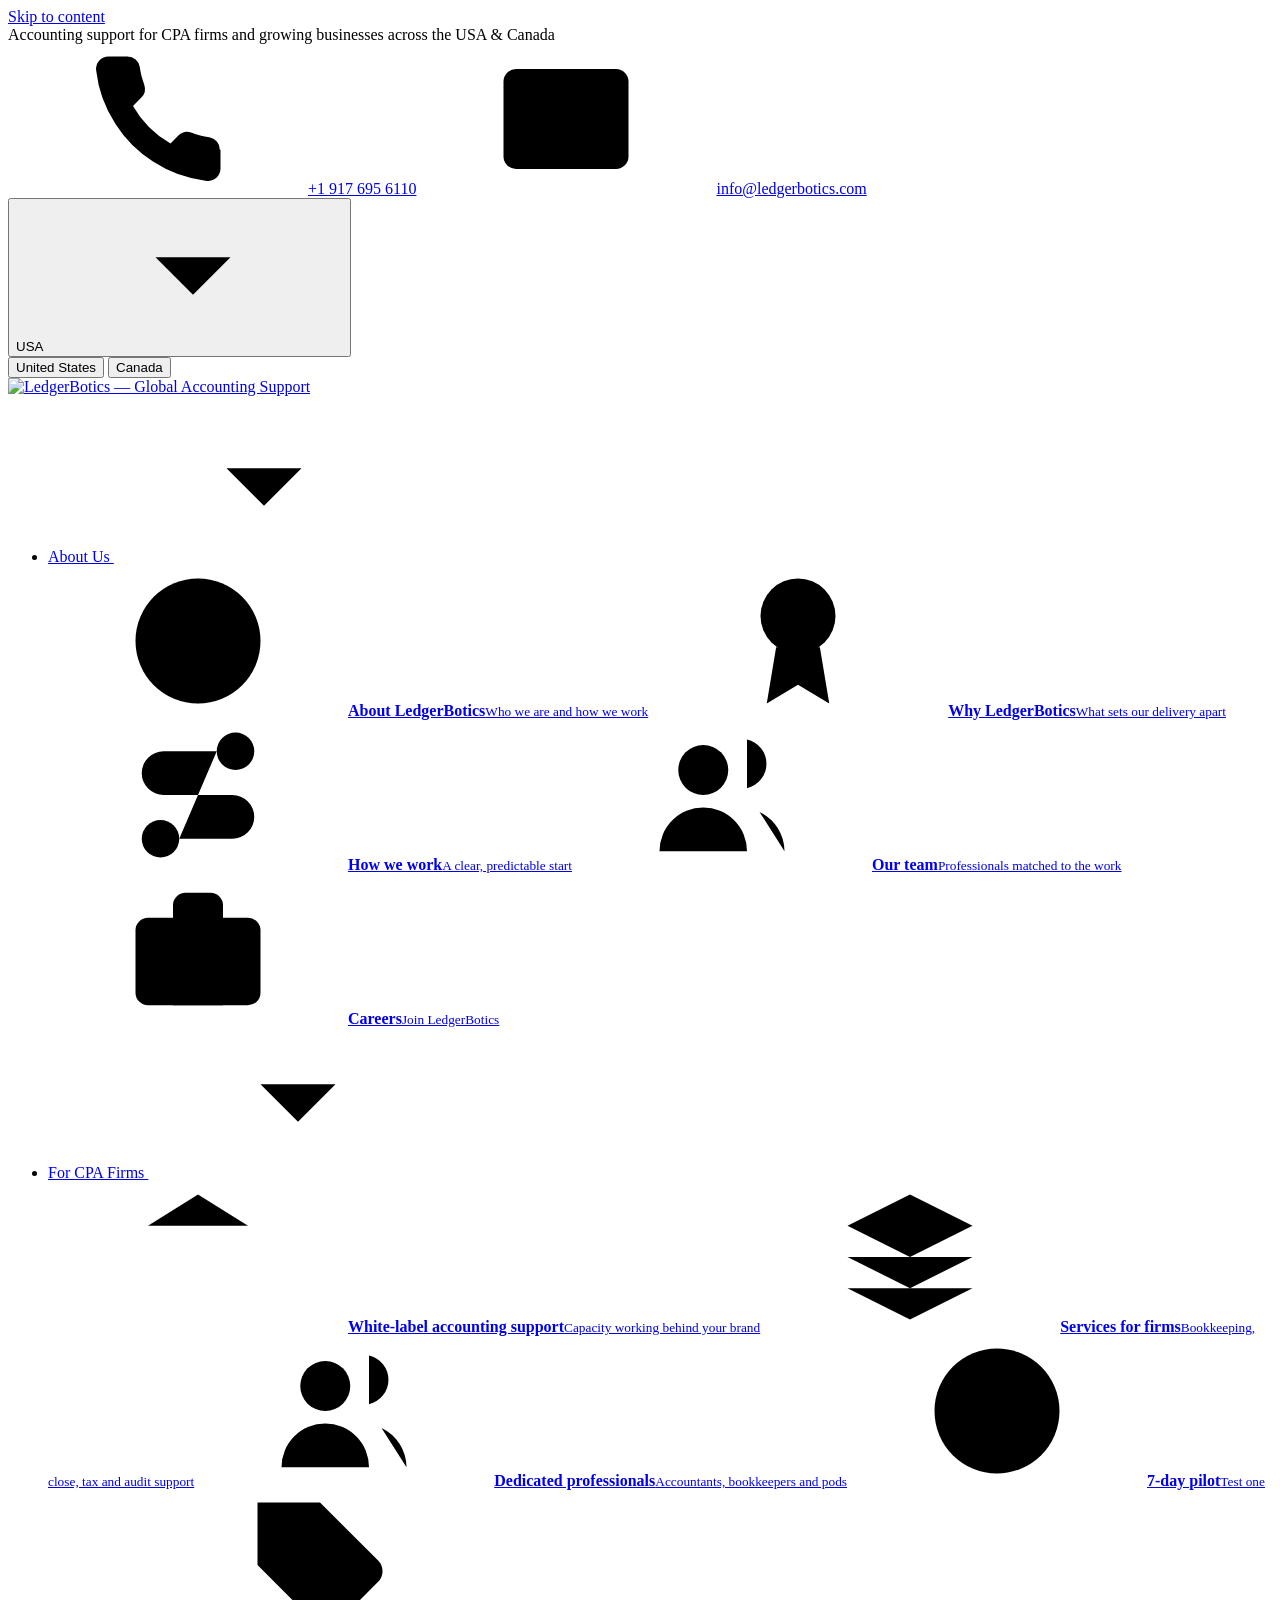
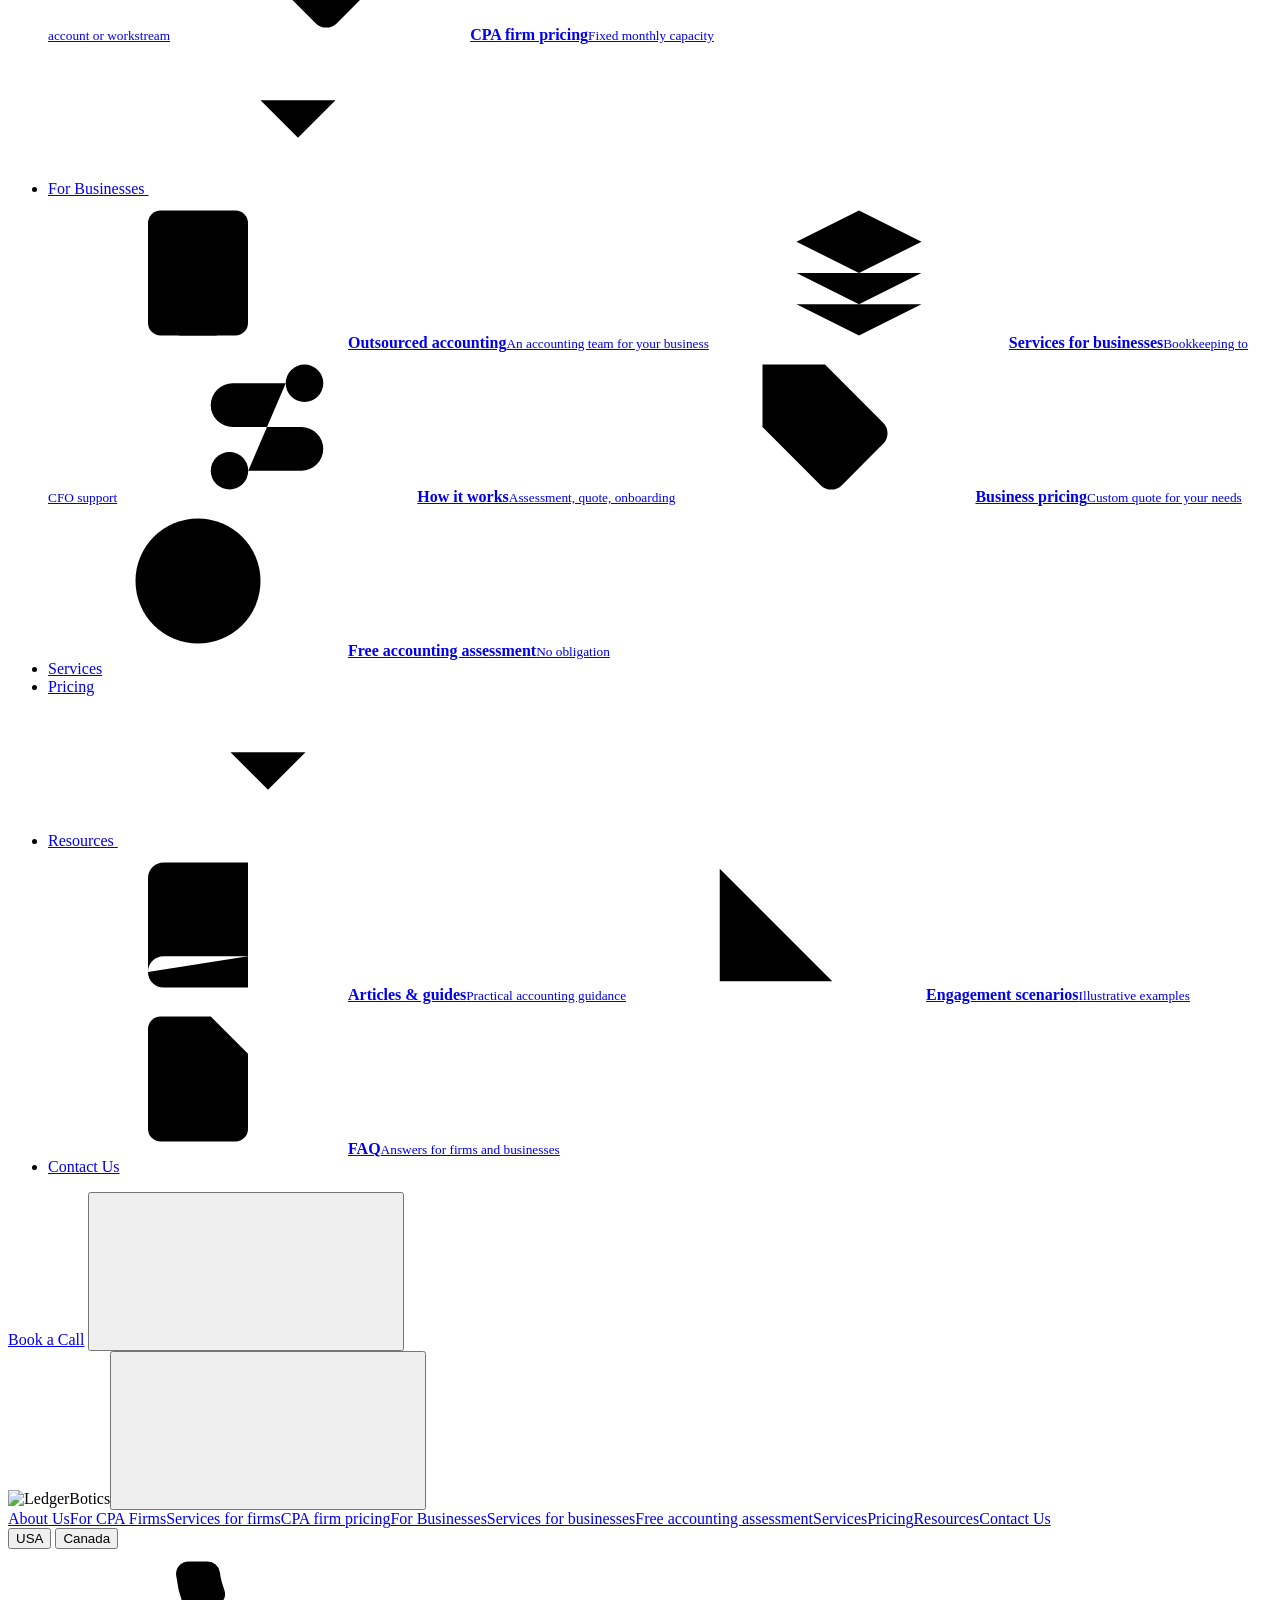
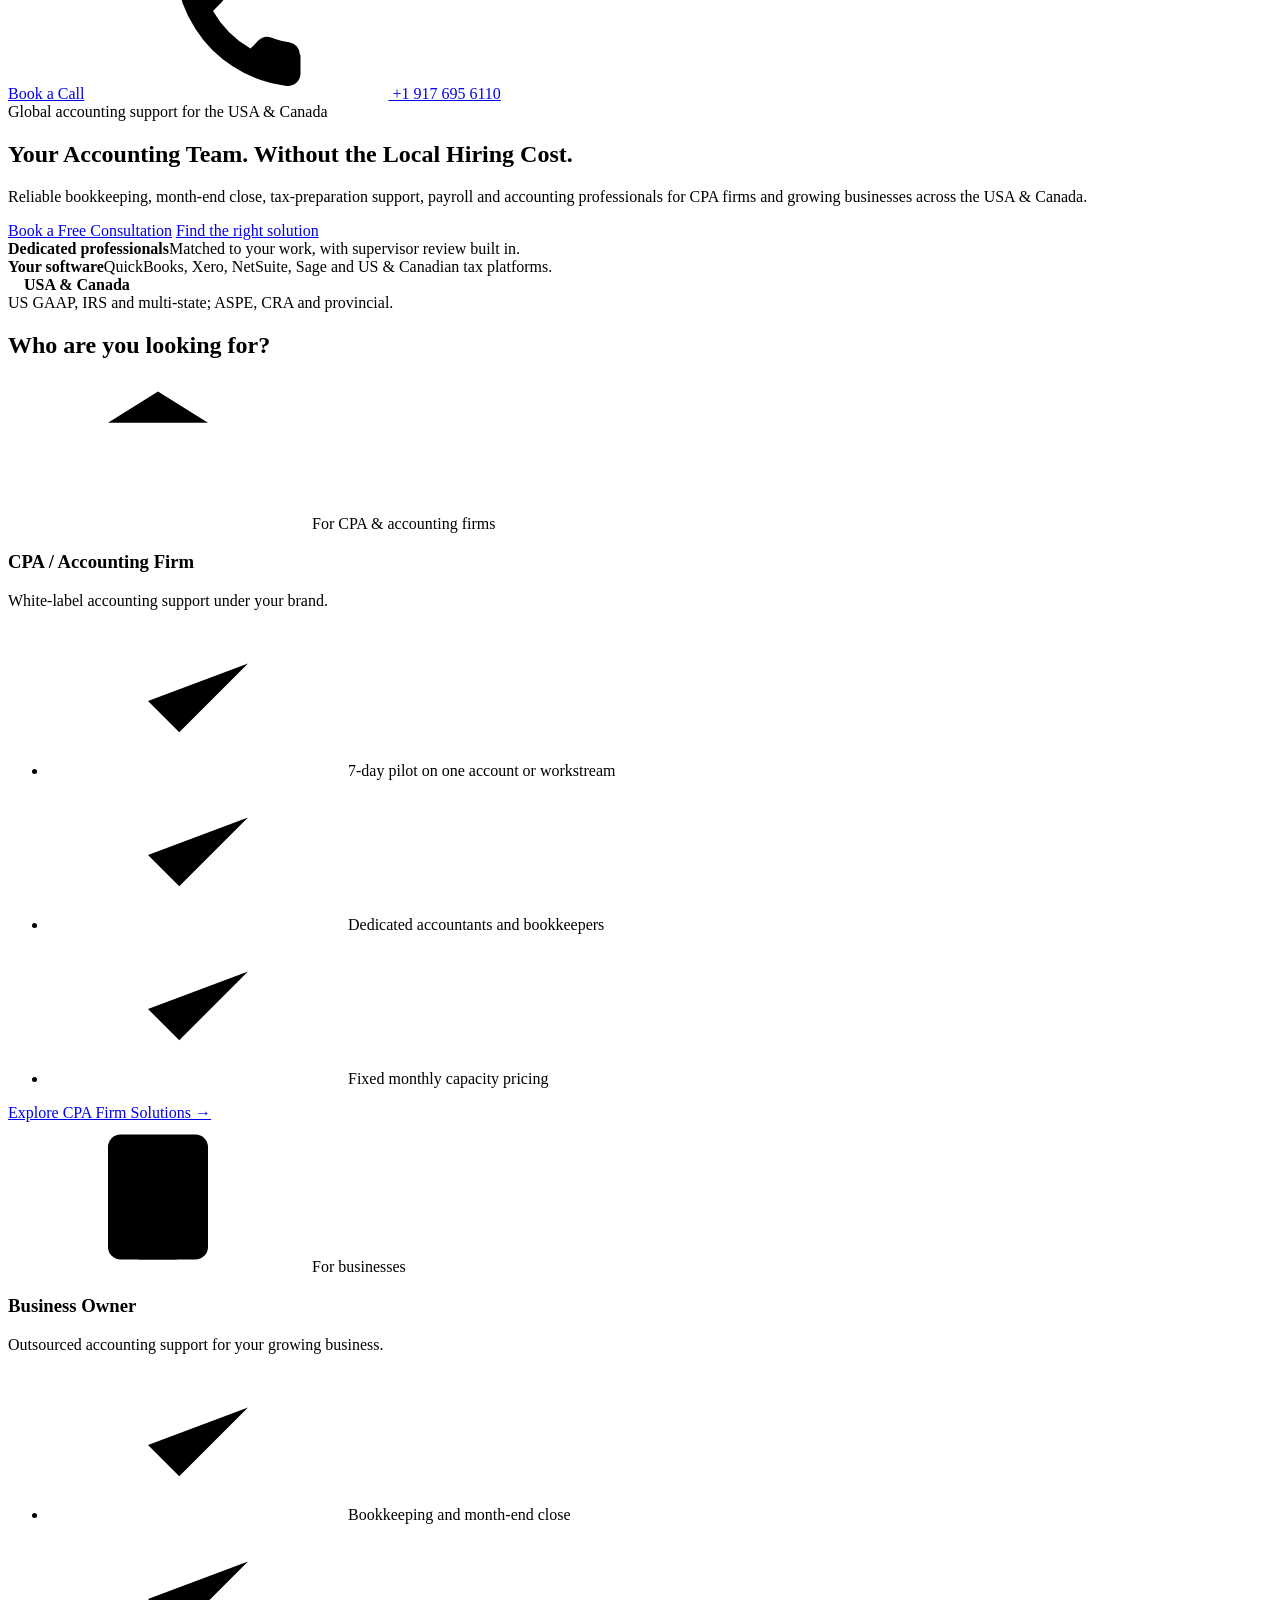
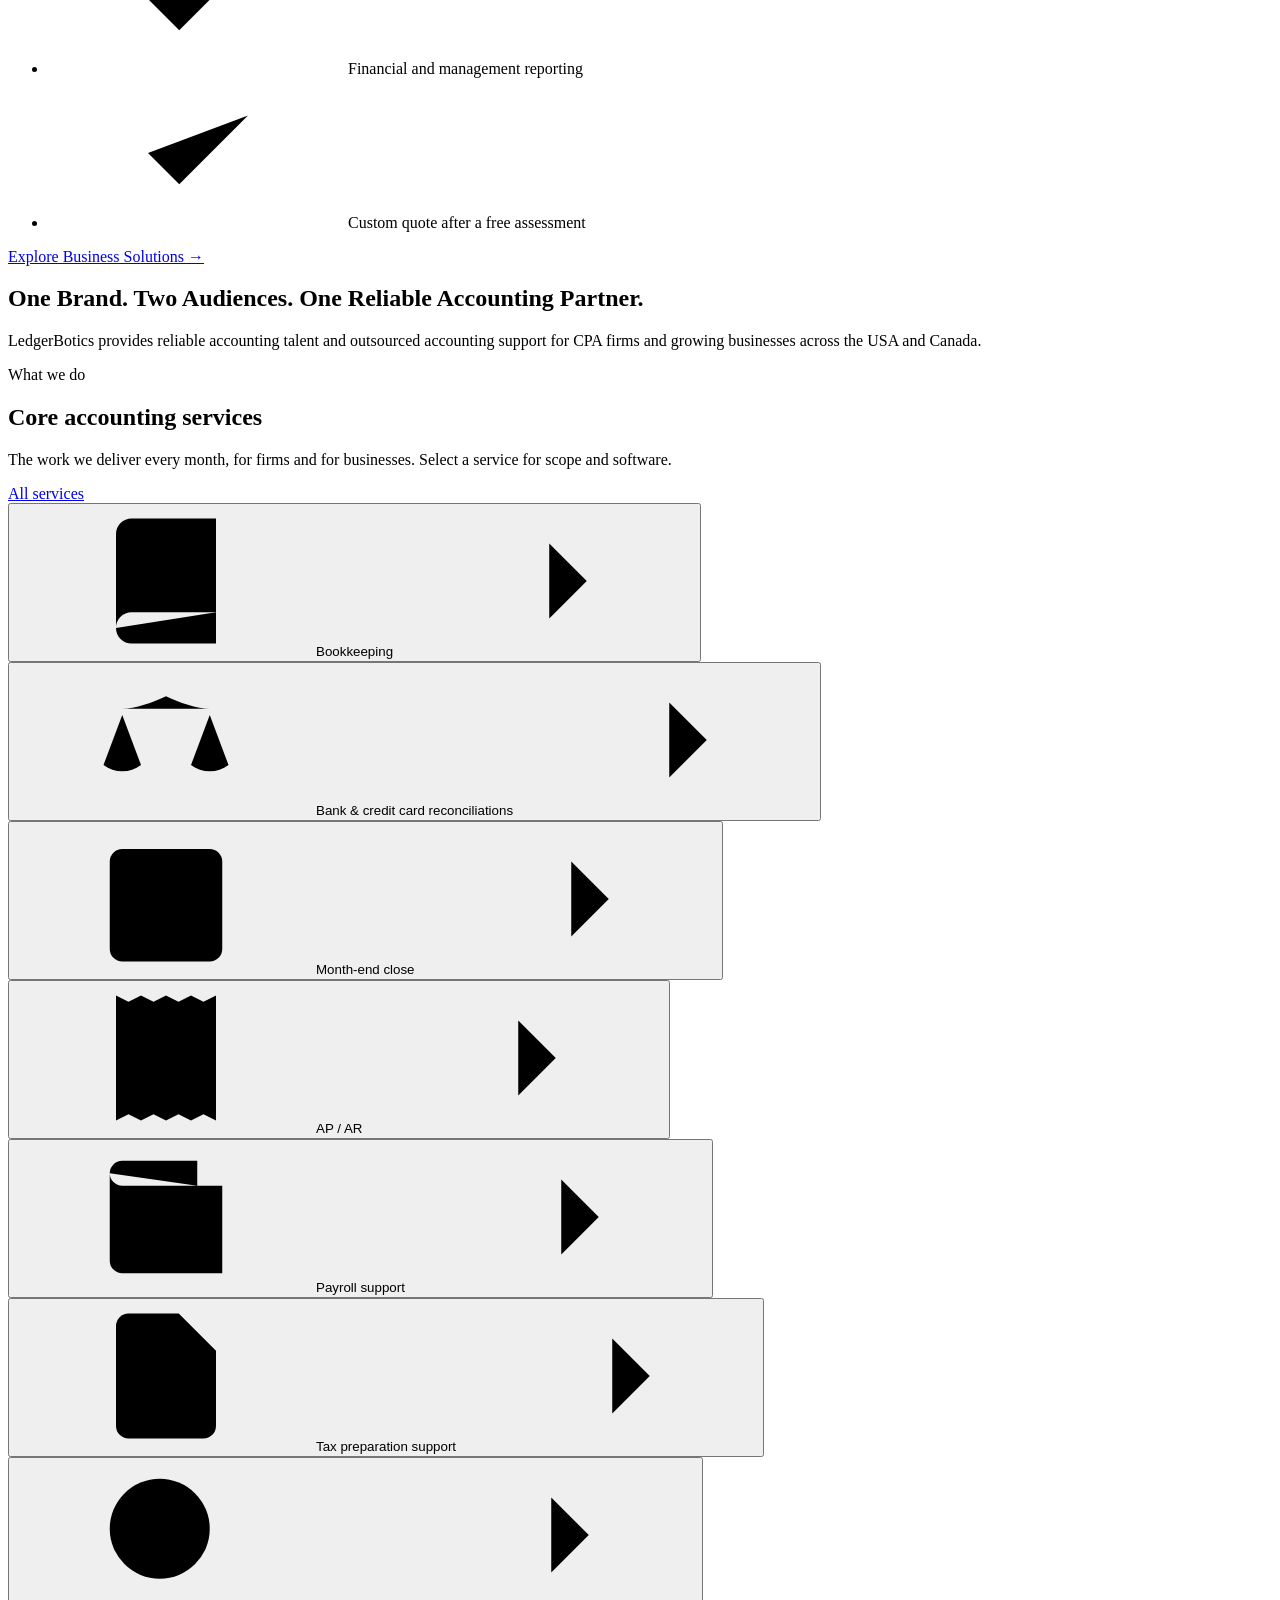
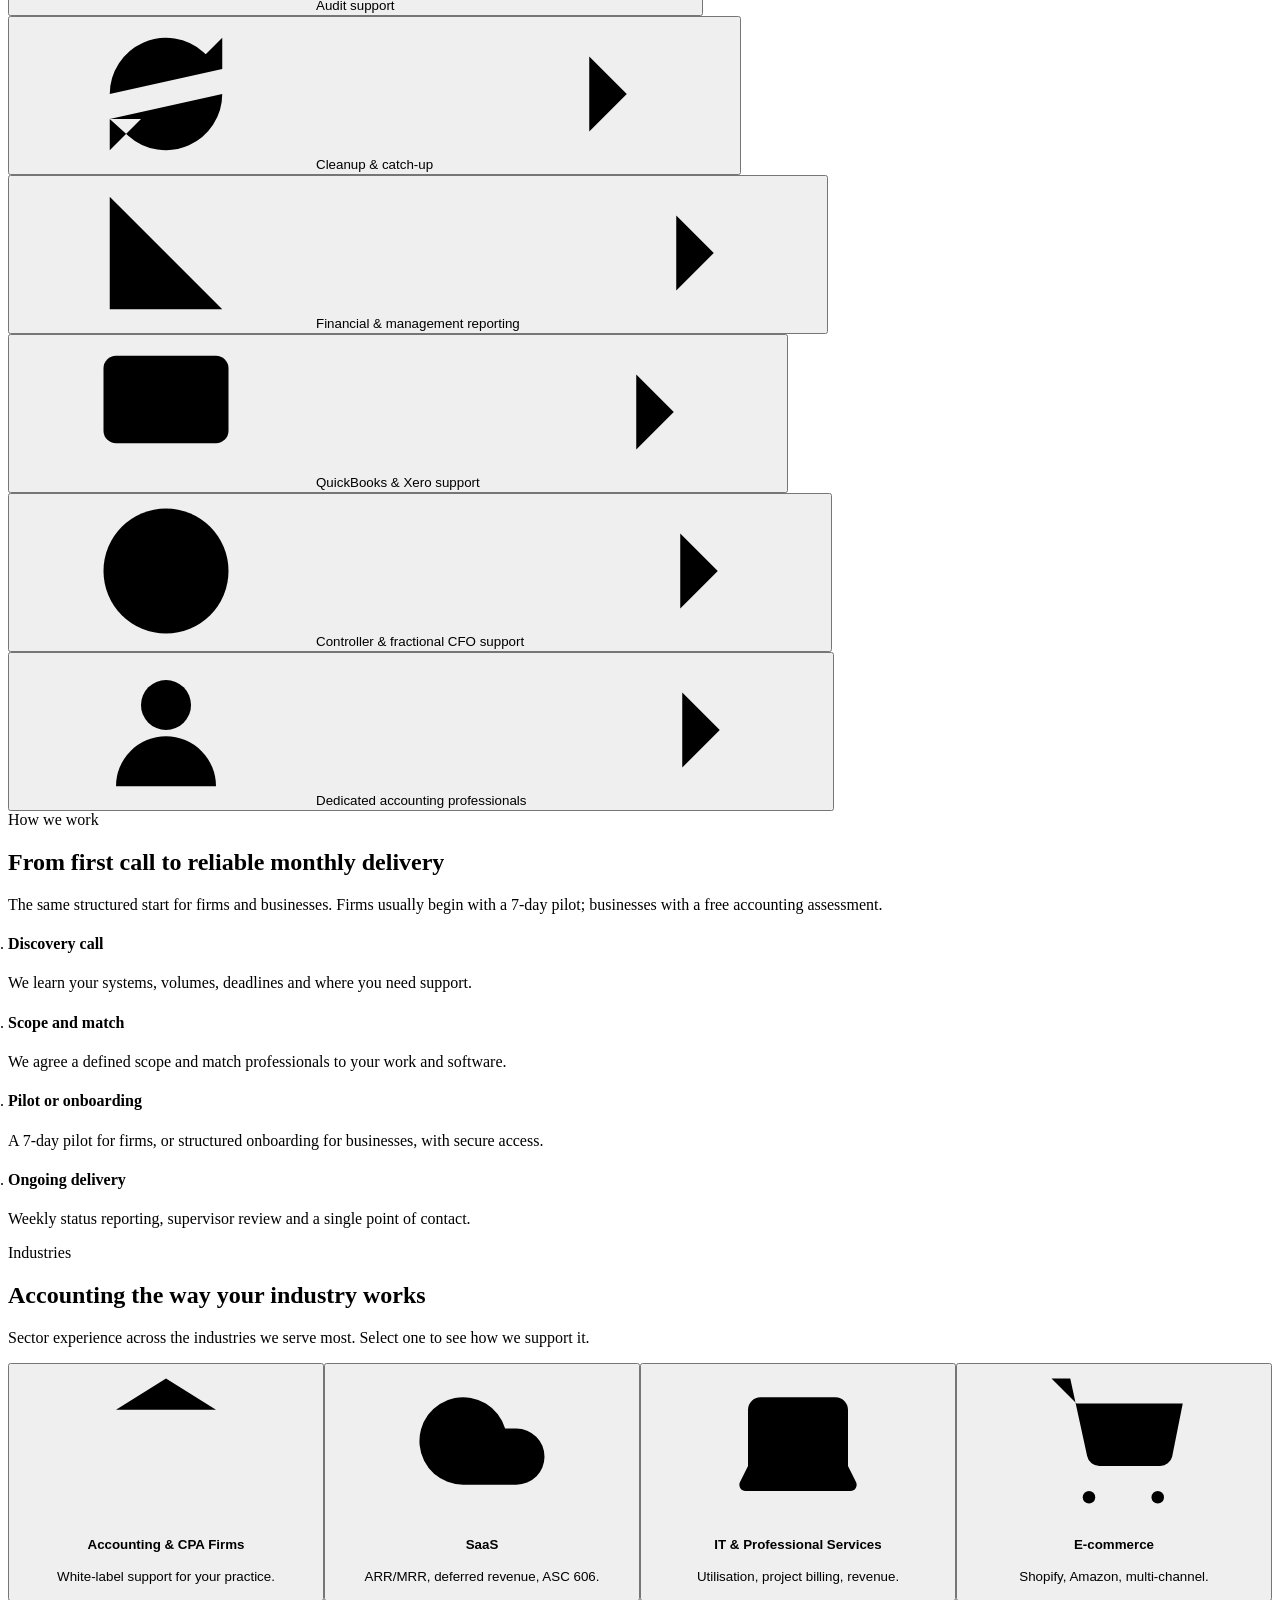
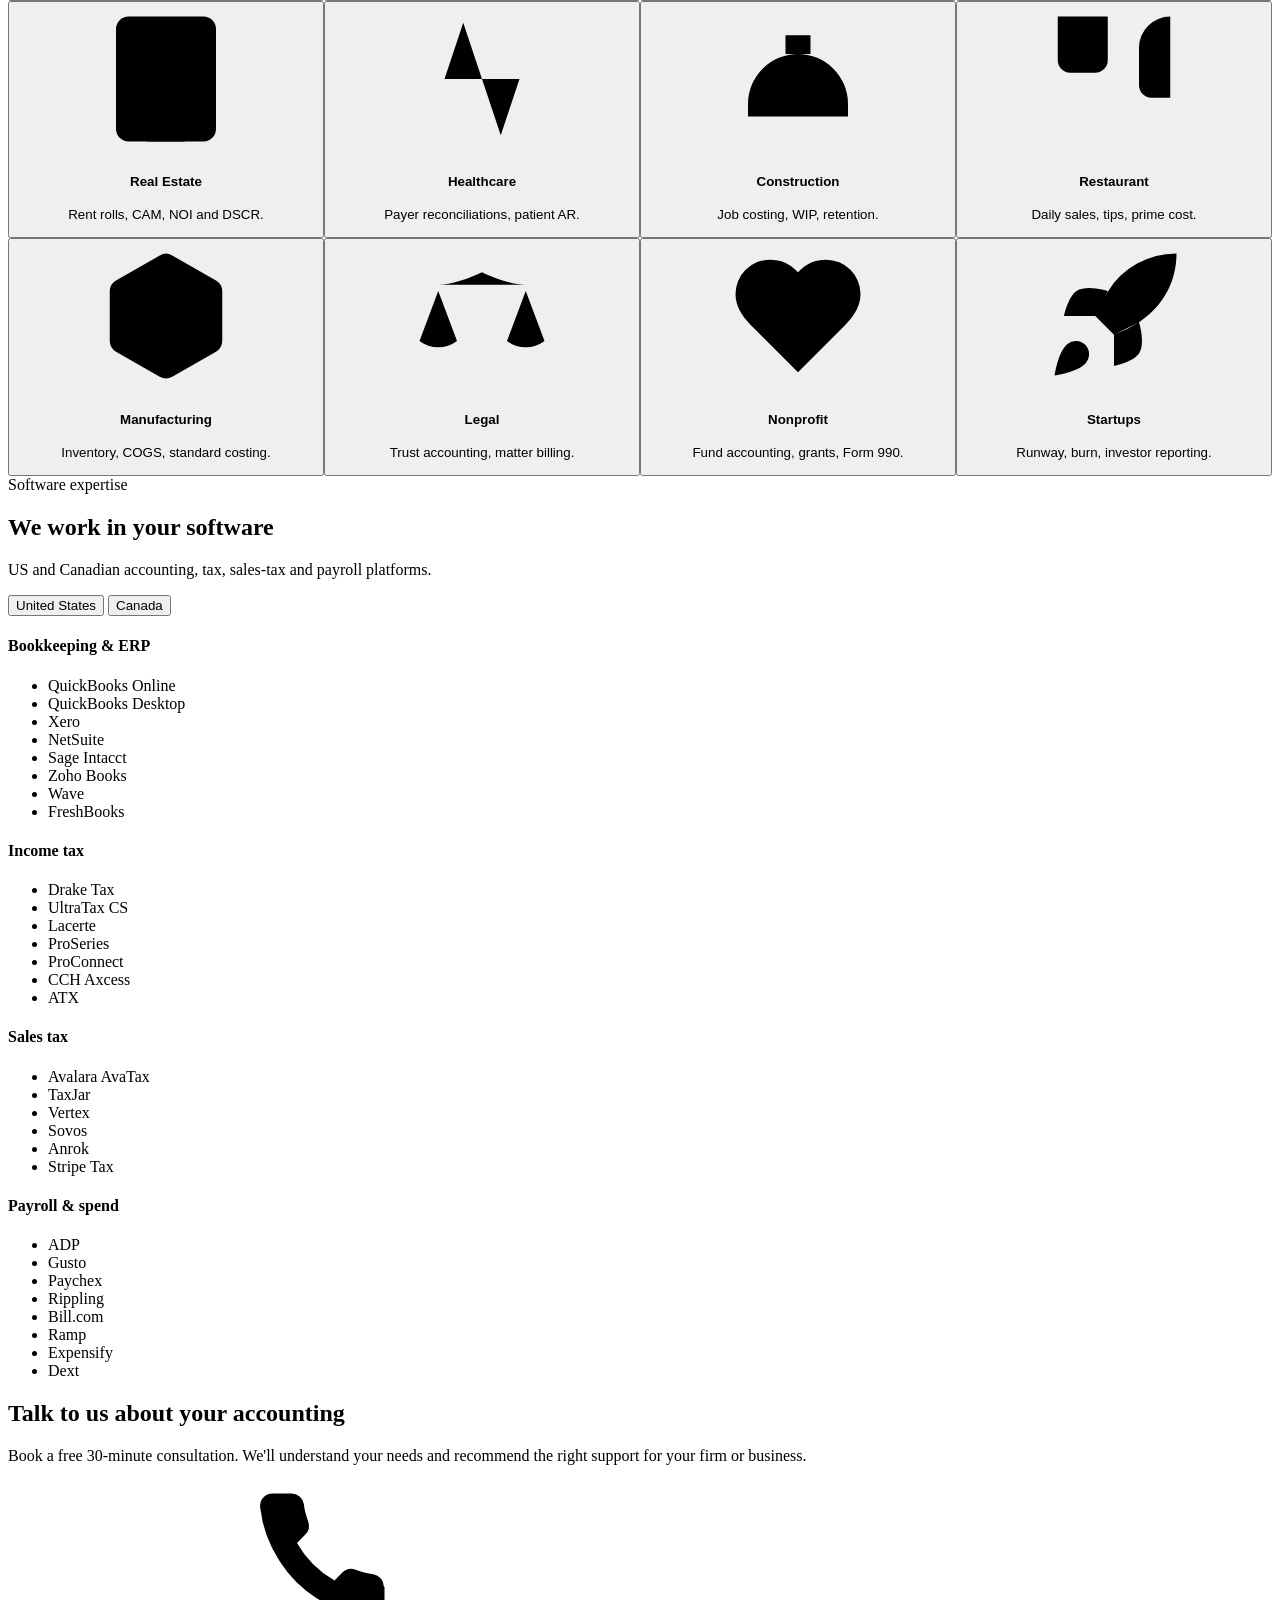
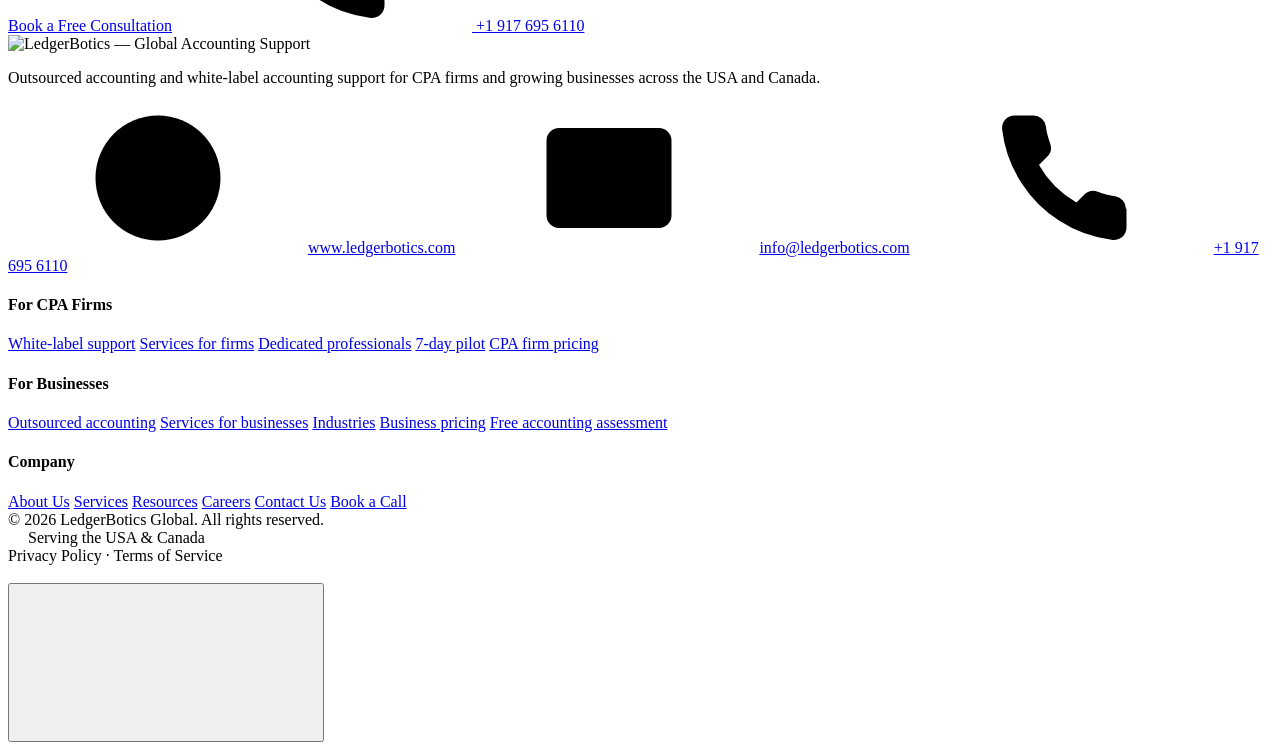
==== commit 76f9fbf8: "Update fmt.Println message from 'Hello' to 'Goodbye'" ====
--- a/index.html
+++ b/index.html
@@ -3,14 +3,14 @@
 <head>
 <meta charset="UTF-8">
 <meta name="viewport" content="width=device-width, initial-scale=1, viewport-fit=cover">
-<title>Accounting Services for CPA Firms & Businesses | LedgerBotics</title>
-<meta name="description" content="Bookkeeping, reconciliations, month-end close, AP/AR, payroll, tax preparation support, reporting and controller support for CPA firms and businesses across the USA and Canada.">
-<link rel="canonical" href="https://www.ledgerbotics.com/services.html">
+<title>LedgerBotics | Global Accounting Support for CPA Firms & Growing Businesses</title>
+<meta name="description" content="LedgerBotics provides reliable accounting talent and outsourced accounting support for CPA firms and growing businesses across the USA and Canada: bookkeeping, month-end close, tax-preparation support and payroll.">
+<link rel="canonical" href="https://www.ledgerbotics.com/">
 <meta property="og:type" content="website">
 <meta property="og:site_name" content="LedgerBotics">
-<meta property="og:title" content="Accounting Services for CPA Firms & Businesses | LedgerBotics">
-<meta property="og:description" content="Bookkeeping, reconciliations, month-end close, AP/AR, payroll, tax preparation support, reporting and controller support for CPA firms and businesses across the USA and Canada.">
-<meta property="og:url" content="https://www.ledgerbotics.com/services.html">
+<meta property="og:title" content="LedgerBotics | Global Accounting Support for CPA Firms & Growing Businesses">
+<meta property="og:description" content="LedgerBotics provides reliable accounting talent and outsourced accounting support for CPA firms and growing businesses across the USA and Canada: bookkeeping, month-end close, tax-preparation support and payroll.">
+<meta property="og:url" content="https://www.ledgerbotics.com/">
 <meta property="og:image" content="https://www.ledgerbotics.com/assets/img/ledgerbotics-logo-full.png">
 <meta name="twitter:card" content="summary_large_image">
 <meta name="theme-color" content="#06294F">
@@ -23,7 +23,7 @@
 <script type="application/ld+json">{"@context": "https://schema.org", "@type": "ProfessionalService", "name": "LedgerBotics", "alternateName": "LedgerBotics Global", "slogan": "Global Accounting Support", "url": "https://www.ledgerbotics.com/", "logo": "https://www.ledgerbotics.com/assets/img/ledgerbotics-logo.png", "email": "info@ledgerbotics.com", "telephone": "+1 917 695 6110", "areaServed": [{"@type": "Country", "name": "United States"}, {"@type": "Country", "name": "Canada"}], "description": "Outsourced accounting and white-label accounting support for CPA firms and growing businesses across the USA and Canada."}</script>
 
 </head>
-<body data-page="services">
+<body data-page="home">
 <a class="skip" href="#main">Skip to content</a>
 <svg width="0" height="0" style="position:absolute" aria-hidden="true"><symbol id="i-check" viewBox="0 0 24 24"><path d="M20 6 9 17l-5-5"/></symbol><symbol id="i-plus" viewBox="0 0 24 24"><path d="M12 5v14M5 12h14"/></symbol><symbol id="i-x" viewBox="0 0 24 24"><path d="M18 6 6 18M6 6l12 12"/></symbol><symbol id="i-menu" viewBox="0 0 24 24"><path d="M4 6h16M4 12h16M4 18h16"/></symbol><symbol id="i-chevron" viewBox="0 0 24 24"><path d="m6 9 6 6 6-6"/></symbol><symbol id="i-arrow" viewBox="0 0 24 24"><path d="M5 12h14M13 6l6 6-6 6"/></symbol><symbol id="i-phone" viewBox="0 0 24 24"><path d="M22 16.9v3a2 2 0 0 1-2.2 2 19.8 19.8 0 0 1-8.6-3.1 19.5 19.5 0 0 1-6-6A19.8 19.8 0 0 1 2.1 4.2 2 2 0 0 1 4.1 2h3a2 2 0 0 1 2 1.7c.1 1 .4 1.9.7 2.8a2 2 0 0 1-.5 2.1L8 9.9a16 16 0 0 0 6 6l1.3-1.3a2 2 0 0 1 2.1-.4c.9.3 1.8.6 2.8.7a2 2 0 0 1 1.7 2z"/></symbol><symbol id="i-mail" viewBox="0 0 24 24"><rect x="2" y="4" width="20" height="16" rx="2"/><path d="m22 7-10 6L2 7"/></symbol><symbol id="i-globe" viewBox="0 0 24 24"><circle cx="12" cy="12" r="10"/><path d="M2 12h20M12 2a15 15 0 0 1 4 10 15 15 0 0 1-4 10 15 15 0 0 1-4-10 15 15 0 0 1 4-10z"/></symbol><symbol id="i-clock" viewBox="0 0 24 24"><circle cx="12" cy="12" r="10"/><path d="M12 6v6l4 2"/></symbol><symbol id="i-book" viewBox="0 0 24 24"><path d="M4 19.5A2.5 2.5 0 0 1 6.5 17H20V2H6.5A2.5 2.5 0 0 0 4 4.5v15z"/><path d="M4 19.5A2.5 2.5 0 0 0 6.5 22H20v-5"/></symbol><symbol id="i-scale" viewBox="0 0 24 24"><path d="m16 16 3-8 3 8c-.9.7-1.9 1-3 1s-2.1-.3-3-1Z"/><path d="m2 16 3-8 3 8c-.9.7-1.9 1-3 1s-2.1-.3-3-1Z"/><path d="M7 21h10M12 3v18M3 7h2c2 0 5-1 7-2 2 1 5 2 7 2h2"/></symbol><symbol id="i-calendar" viewBox="0 0 24 24"><rect x="3" y="4" width="18" height="18" rx="2"/><path d="M16 2v4M8 2v4M3 10h18"/></symbol><symbol id="i-receipt" viewBox="0 0 24 24"><path d="M4 2v20l2-1 2 1 2-1 2 1 2-1 2 1 2-1 2 1V2l-2 1-2-1-2 1-2-1-2 1-2-1-2 1Z"/><path d="M8 7h8M8 11h8M8 15h5"/></symbol><symbol id="i-wallet" viewBox="0 0 24 24"><path d="M3 5v14a2 2 0 0 0 2 2h16V7H5a2 2 0 0 1-2-2zm0 0a2 2 0 0 1 2-2h12v4"/><circle cx="16.5" cy="14" r="1"/></symbol><symbol id="i-file" viewBox="0 0 24 24"><path d="M14 2H6a2 2 0 0 0-2 2v16a2 2 0 0 0 2 2h12a2 2 0 0 0 2-2V8z"/><path d="M14 2v6h6M8 13h8M8 17h6"/></symbol><symbol id="i-search" viewBox="0 0 24 24"><circle cx="11" cy="11" r="8"/><path d="m21 21-4.3-4.3"/></symbol><symbol id="i-refresh" viewBox="0 0 24 24"><path d="M3 12a9 9 0 0 1 15-6.7L21 8M21 3v5h-5M21 12a9 9 0 0 1-15 6.7L3 16M8 16H3v5"/></symbol><symbol id="i-user" viewBox="0 0 24 24"><circle cx="12" cy="8" r="4"/><path d="M20 21a8 8 0 0 0-16 0"/></symbol><symbol id="i-users" viewBox="0 0 24 24"><circle cx="9" cy="8" r="4"/><path d="M2 21a7 7 0 0 1 14 0M16 3.1a4 4 0 0 1 0 7.8M22 21a7 7 0 0 0-4-6.3"/></symbol><symbol id="i-folder" viewBox="0 0 24 24"><path d="M4 20h16a2 2 0 0 0 2-2V8a2 2 0 0 0-2-2h-7.9a2 2 0 0 1-1.7-.9l-.8-1.2A2 2 0 0 0 7.9 3H4a2 2 0 0 0-2 2v13c0 1.1.9 2 2 2z"/></symbol><symbol id="i-grid" viewBox="0 0 24 24"><rect x="3" y="3" width="7" height="7" rx="1"/><rect x="14" y="3" width="7" height="7" rx="1"/><rect x="3" y="14" width="7" height="7" rx="1"/><rect x="14" y="14" width="7" height="7" rx="1"/></symbol><symbol id="i-check-circle" viewBox="0 0 24 24"><circle cx="12" cy="12" r="10"/><path d="m9 12 2 2 4-4"/></symbol><symbol id="i-shield" viewBox="0 0 24 24"><path d="M12 22s8-4 8-10V5l-8-3-8 3v7c0 6 8 10 8 10z"/><path d="m9 12 2 2 4-4"/></symbol><symbol id="i-percent" viewBox="0 0 24 24"><path d="M19 5 5 19"/><circle cx="6.5" cy="6.5" r="2.5"/><circle cx="17.5" cy="17.5" r="2.5"/></symbol><symbol id="i-trending" viewBox="0 0 24 24"><path d="M22 7 13.5 15.5l-5-5L2 17M16 7h6v6"/></symbol><symbol id="i-chart" viewBox="0 0 24 24"><path d="M3 3v18h18M7 16v-4M12 16V8M17 16v-7"/></symbol><symbol id="i-monitor" viewBox="0 0 24 24"><rect x="2" y="3" width="20" height="14" rx="2"/><path d="M8 21h8M12 17v4"/></symbol><symbol id="i-settings" viewBox="0 0 24 24"><path d="M4 21v-7M4 10V3M12 21v-9M12 8V3M20 21v-5M20 12V3M1 14h6M9 8h6M17 16h6"/></symbol><symbol id="i-compass" viewBox="0 0 24 24"><circle cx="12" cy="12" r="10"/><path d="m16.2 7.8-2.1 6.3-6.3 2.1 2.1-6.3z"/></symbol><symbol id="i-landmark" viewBox="0 0 24 24"><path d="M3 22h18M6 18v-7M10 18v-7M14 18v-7M18 18v-7M12 2l8 5H4z"/></symbol><symbol id="i-cloud" viewBox="0 0 24 24"><path d="M17.5 19H9a7 7 0 1 1 6.7-9h1.8a4.5 4.5 0 1 1 0 9z"/></symbol><symbol id="i-laptop" viewBox="0 0 24 24"><path d="M20 16V7a2 2 0 0 0-2-2H6a2 2 0 0 0-2 2v9m16 0H4m16 0 1.3 2.6a1 1 0 0 1-.9 1.4H3.6a1 1 0 0 1-.9-1.4L4 16"/></symbol><symbol id="i-cart" viewBox="0 0 24 24"><circle cx="8" cy="21" r="1"/><circle cx="19" cy="21" r="1"/><path d="M2 2h3l2.7 12.4a2 2 0 0 0 2 1.6h9.7a2 2 0 0 0 1.9-1.5L23 6H6"/></symbol><symbol id="i-building" viewBox="0 0 24 24"><rect x="4" y="2" width="16" height="20" rx="2"/><path d="M9 22v-4h6v4M8 6h.01M12 6h.01M16 6h.01M8 10h.01M12 10h.01M16 10h.01M8 14h.01M12 14h.01M16 14h.01"/></symbol><symbol id="i-heart" viewBox="0 0 24 24"><path d="M19 14c1.5-1.5 3-3.2 3-5.5A5.5 5.5 0 0 0 16.5 3c-1.8 0-3 .5-4.5 2-1.5-1.5-2.7-2-4.5-2A5.5 5.5 0 0 0 2 8.5c0 2.3 1.5 4 3 5.5l7 7z"/></symbol><symbol id="i-pulse" viewBox="0 0 24 24"><path d="M22 12h-4l-3 9L9 3l-3 9H2"/></symbol><symbol id="i-hammer" viewBox="0 0 24 24"><path d="M2 18h20M4 18v-2a8 8 0 0 1 16 0v2M10 8V5h4v3"/></symbol><symbol id="i-utensils" viewBox="0 0 24 24"><path d="M3 2v7c0 1.1.9 2 2 2h4a2 2 0 0 0 2-2V2M7 2v20M21 15V2a5 5 0 0 0-5 5v6c0 1.1.9 2 2 2h3zm0 0v7"/></symbol><symbol id="i-box" viewBox="0 0 24 24"><path d="M21 8a2 2 0 0 0-1-1.7l-7-4a2 2 0 0 0-2 0l-7 4A2 2 0 0 0 3 8v8a2 2 0 0 0 1 1.7l7 4a2 2 0 0 0 2 0l7-4a2 2 0 0 0 1-1.7z"/><path d="M3.3 7 12 12l8.7-5M12 22V12"/></symbol><symbol id="i-rocket" viewBox="0 0 24 24"><path d="M4.5 16.5c-1.5 1.3-2 5-2 5s3.7-.5 5-2c.7-.8.7-2.1-.1-2.9a2.2 2.2 0 0 0-2.9-.1zM12 15l-3-3a22 22 0 0 1 2-3.9A12.9 12.9 0 0 1 22 2c0 2.7-.8 7.5-6 11a22.4 22.4 0 0 1-4 2zM9 12H4s.6-3 2-4c1.6-1.1 5 0 5 0M12 15v5s3-.6 4-2c1.1-1.6 0-5 0-5"/></symbol><symbol id="i-award" viewBox="0 0 24 24"><circle cx="12" cy="8" r="6"/><path d="M15.5 13 17 22l-5-3-5 3 1.5-9"/></symbol><symbol id="i-route" viewBox="0 0 24 24"><circle cx="6" cy="19" r="3"/><circle cx="18" cy="5" r="3"/><path d="M9 19h8.5a3.5 3.5 0 0 0 0-7h-11a3.5 3.5 0 0 1 0-7H15"/></symbol><symbol id="i-layers" viewBox="0 0 24 24"><path d="m12 2 10 5-10 5L2 7zM2 17l10 5 10-5M2 12l10 5 10-5"/></symbol><symbol id="i-briefcase" viewBox="0 0 24 24"><rect x="2" y="7" width="20" height="14" rx="2"/><path d="M16 21V5a2 2 0 0 0-2-2h-4a2 2 0 0 0-2 2v16"/></symbol><symbol id="i-target" viewBox="0 0 24 24"><circle cx="12" cy="12" r="10"/><circle cx="12" cy="12" r="6"/><circle cx="12" cy="12" r="2"/></symbol><symbol id="i-tag" viewBox="0 0 24 24"><path d="M12 2H2v10l9.3 9.3a2.4 2.4 0 0 0 3.4 0l6.6-6.6a2.4 2.4 0 0 0 0-3.4z"/><path d="M7 7h.01"/></symbol><symbol id="i-expand" viewBox="0 0 24 24"><path d="M15 3h6v6M9 21H3v-6M21 3l-7 7M3 21l7-7"/></symbol><symbol id="i-lock" viewBox="0 0 24 24"><rect x="3" y="11" width="18" height="11" rx="2"/><path d="M7 11V7a5 5 0 0 1 10 0v4"/></symbol><symbol id="i-gavel" viewBox="0 0 24 24"><path d="m16 16 3-8 3 8c-.9.7-1.9 1-3 1s-2.1-.3-3-1Z"/><path d="m2 16 3-8 3 8c-.9.7-1.9 1-3 1s-2.1-.3-3-1Z"/><path d="M7 21h10M12 3v18M3 7h2c2 0 5-1 7-2 2 1 5 2 7 2h2"/></symbol><symbol id="i-hand" viewBox="0 0 24 24"><path d="M19 14c1.5-1.5 3-3.2 3-5.5A5.5 5.5 0 0 0 16.5 3c-1.8 0-3 .5-4.5 2-1.5-1.5-2.7-2-4.5-2A5.5 5.5 0 0 0 2 8.5c0 2.3 1.5 4 3 5.5l7 7z"/></symbol></svg>
 <div class="topbar"><div class="container">
@@ -43,7 +43,7 @@
 <header class="site-header">
   <div class="container nav">
     <a class="brand" href="index.html" aria-label="LedgerBotics home"><img src="assets/img/ledgerbotics-logo.png" alt="LedgerBotics — Global Accounting Support" width="900" height="174"></a>
-    <nav aria-label="Main"><ul class="menu"><li><a href="about.html" aria-haspopup="true">About Us <svg class="ico caret" aria-hidden="true"><use href="#i-chevron"></use></svg></a><div class="dropdown"><a href="about.html"><svg class="ico" aria-hidden="true"><use href="#i-globe"></use></svg><span><b>About LedgerBotics</b><small>Who we are and how we work</small></span></a><a href="about.html#why" data-svc="why-us"><svg class="ico" aria-hidden="true"><use href="#i-award"></use></svg><span><b>Why LedgerBotics</b><small>What sets our delivery apart</small></span></a><a href="about.html#why" data-svc="how-we-work"><svg class="ico" aria-hidden="true"><use href="#i-route"></use></svg><span><b>How we work</b><small>A clear, predictable start</small></span></a><a href="about.html#team"><svg class="ico" aria-hidden="true"><use href="#i-users"></use></svg><span><b>Our team</b><small>Professionals matched to the work</small></span></a><a href="about.html#why" data-svc="careers"><svg class="ico" aria-hidden="true"><use href="#i-briefcase"></use></svg><span><b>Careers</b><small>Join LedgerBotics</small></span></a></div></li><li><a href="for-cpa-firms.html" aria-haspopup="true">For CPA Firms <svg class="ico caret" aria-hidden="true"><use href="#i-chevron"></use></svg></a><div class="dropdown"><a href="for-cpa-firms.html"><svg class="ico" aria-hidden="true"><use href="#i-landmark"></use></svg><span><b>White-label accounting support</b><small>Capacity working behind your brand</small></span></a><a href="for-cpa-firms.html#services"><svg class="ico" aria-hidden="true"><use href="#i-layers"></use></svg><span><b>Services for firms</b><small>Bookkeeping, close, tax and audit support</small></span></a><a href="for-cpa-firms.html#roles"><svg class="ico" aria-hidden="true"><use href="#i-users"></use></svg><span><b>Dedicated professionals</b><small>Accountants, bookkeepers and pods</small></span></a><a href="for-cpa-firms.html#pilot"><svg class="ico" aria-hidden="true"><use href="#i-target"></use></svg><span><b>7-day pilot</b><small>Test one account or workstream</small></span></a><a href="pricing.html#cpa"><svg class="ico" aria-hidden="true"><use href="#i-tag"></use></svg><span><b>CPA firm pricing</b><small>Fixed monthly capacity</small></span></a></div></li><li><a href="for-businesses.html" aria-haspopup="true">For Businesses <svg class="ico caret" aria-hidden="true"><use href="#i-chevron"></use></svg></a><div class="dropdown"><a href="for-businesses.html"><svg class="ico" aria-hidden="true"><use href="#i-building"></use></svg><span><b>Outsourced accounting</b><small>An accounting team for your business</small></span></a><a href="for-businesses.html#services"><svg class="ico" aria-hidden="true"><use href="#i-layers"></use></svg><span><b>Services for businesses</b><small>Bookkeeping to CFO support</small></span></a><a href="for-businesses.html#how"><svg class="ico" aria-hidden="true"><use href="#i-route"></use></svg><span><b>How it works</b><small>Assessment, quote, onboarding</small></span></a><a href="pricing.html#business"><svg class="ico" aria-hidden="true"><use href="#i-tag"></use></svg><span><b>Business pricing</b><small>Custom quote for your needs</small></span></a><a href="contact.html?type=business&intent=assessment"><svg class="ico" aria-hidden="true"><use href="#i-check-circle"></use></svg><span><b>Free accounting assessment</b><small>No obligation</small></span></a></div></li><li><a href="services.html" aria-current="page">Services</a></li><li><a href="pricing.html">Pricing</a></li><li><a href="resources.html" aria-haspopup="true">Resources <svg class="ico caret" aria-hidden="true"><use href="#i-chevron"></use></svg></a><div class="dropdown"><a href="resources.html#articles"><svg class="ico" aria-hidden="true"><use href="#i-book"></use></svg><span><b>Articles & guides</b><small>Practical accounting guidance</small></span></a><a href="resources.html#scenarios"><svg class="ico" aria-hidden="true"><use href="#i-chart"></use></svg><span><b>Engagement scenarios</b><small>Illustrative examples</small></span></a><a href="resources.html#faq"><svg class="ico" aria-hidden="true"><use href="#i-file"></use></svg><span><b>FAQ</b><small>Answers for firms and businesses</small></span></a></div></li><li><a href="contact.html">Contact Us</a></li></ul></nav>
+    <nav aria-label="Main"><ul class="menu"><li><a href="about.html" aria-haspopup="true">About Us <svg class="ico caret" aria-hidden="true"><use href="#i-chevron"></use></svg></a><div class="dropdown"><a href="about.html"><svg class="ico" aria-hidden="true"><use href="#i-globe"></use></svg><span><b>About LedgerBotics</b><small>Who we are and how we work</small></span></a><a href="about.html#why" data-svc="why-us"><svg class="ico" aria-hidden="true"><use href="#i-award"></use></svg><span><b>Why LedgerBotics</b><small>What sets our delivery apart</small></span></a><a href="about.html#why" data-svc="how-we-work"><svg class="ico" aria-hidden="true"><use href="#i-route"></use></svg><span><b>How we work</b><small>A clear, predictable start</small></span></a><a href="about.html#team"><svg class="ico" aria-hidden="true"><use href="#i-users"></use></svg><span><b>Our team</b><small>Professionals matched to the work</small></span></a><a href="about.html#why" data-svc="careers"><svg class="ico" aria-hidden="true"><use href="#i-briefcase"></use></svg><span><b>Careers</b><small>Join LedgerBotics</small></span></a></div></li><li><a href="for-cpa-firms.html" aria-haspopup="true">For CPA Firms <svg class="ico caret" aria-hidden="true"><use href="#i-chevron"></use></svg></a><div class="dropdown"><a href="for-cpa-firms.html"><svg class="ico" aria-hidden="true"><use href="#i-landmark"></use></svg><span><b>White-label accounting support</b><small>Capacity working behind your brand</small></span></a><a href="for-cpa-firms.html#services"><svg class="ico" aria-hidden="true"><use href="#i-layers"></use></svg><span><b>Services for firms</b><small>Bookkeeping, close, tax and audit support</small></span></a><a href="for-cpa-firms.html#roles"><svg class="ico" aria-hidden="true"><use href="#i-users"></use></svg><span><b>Dedicated professionals</b><small>Accountants, bookkeepers and pods</small></span></a><a href="for-cpa-firms.html#pilot"><svg class="ico" aria-hidden="true"><use href="#i-target"></use></svg><span><b>7-day pilot</b><small>Test one account or workstream</small></span></a><a href="pricing.html#cpa"><svg class="ico" aria-hidden="true"><use href="#i-tag"></use></svg><span><b>CPA firm pricing</b><small>Fixed monthly capacity</small></span></a></div></li><li><a href="for-businesses.html" aria-haspopup="true">For Businesses <svg class="ico caret" aria-hidden="true"><use href="#i-chevron"></use></svg></a><div class="dropdown"><a href="for-businesses.html"><svg class="ico" aria-hidden="true"><use href="#i-building"></use></svg><span><b>Outsourced accounting</b><small>An accounting team for your business</small></span></a><a href="for-businesses.html#services"><svg class="ico" aria-hidden="true"><use href="#i-layers"></use></svg><span><b>Services for businesses</b><small>Bookkeeping to CFO support</small></span></a><a href="for-businesses.html#how"><svg class="ico" aria-hidden="true"><use href="#i-route"></use></svg><span><b>How it works</b><small>Assessment, quote, onboarding</small></span></a><a href="pricing.html#business"><svg class="ico" aria-hidden="true"><use href="#i-tag"></use></svg><span><b>Business pricing</b><small>Custom quote for your needs</small></span></a><a href="contact.html?type=business&intent=assessment"><svg class="ico" aria-hidden="true"><use href="#i-check-circle"></use></svg><span><b>Free accounting assessment</b><small>No obligation</small></span></a></div></li><li><a href="services.html">Services</a></li><li><a href="pricing.html">Pricing</a></li><li><a href="resources.html" aria-haspopup="true">Resources <svg class="ico caret" aria-hidden="true"><use href="#i-chevron"></use></svg></a><div class="dropdown"><a href="resources.html#articles"><svg class="ico" aria-hidden="true"><use href="#i-book"></use></svg><span><b>Articles & guides</b><small>Practical accounting guidance</small></span></a><a href="resources.html#scenarios"><svg class="ico" aria-hidden="true"><use href="#i-chart"></use></svg><span><b>Engagement scenarios</b><small>Illustrative examples</small></span></a><a href="resources.html#faq"><svg class="ico" aria-hidden="true"><use href="#i-file"></use></svg><span><b>FAQ</b><small>Answers for firms and businesses</small></span></a></div></li><li><a href="contact.html">Contact Us</a></li></ul></nav>
     <div class="nav-right">
       <a class="btn btn-primary book-btn" href="contact.html?intent=consultation">Book a Call</a>
       <button class="hamburger" id="menuOpen" type="button" aria-label="Open menu" aria-expanded="false" aria-controls="drawer"><svg class="ico" aria-hidden="true"><use href="#i-menu"></use></svg></button>
@@ -53,7 +53,7 @@
 <div class="drawer-backdrop" id="drawerBackdrop"></div>
 <aside class="drawer" id="drawer" aria-label="Mobile menu" aria-hidden="true">
   <div class="drawer-head"><img src="assets/img/ledgerbotics-logo.png" alt="LedgerBotics" width="900" height="174"><button class="drawer-close" id="menuClose" type="button" aria-label="Close menu"><svg class="ico" aria-hidden="true"><use href="#i-x"></use></svg></button></div>
-  <nav><a href="about.html">About Us</a><a href="for-cpa-firms.html">For CPA Firms</a><a class="sub" href="for-cpa-firms.html#services">Services for firms</a><a class="sub" href="pricing.html#cpa">CPA firm pricing</a><a href="for-businesses.html">For Businesses</a><a class="sub" href="for-businesses.html#services">Services for businesses</a><a class="sub" href="contact.html?type=business&intent=assessment">Free accounting assessment</a><a href="services.html" aria-current="page">Services</a><a href="pricing.html">Pricing</a><a href="resources.html">Resources</a><a href="contact.html">Contact Us</a></nav>
+  <nav><a href="about.html">About Us</a><a href="for-cpa-firms.html">For CPA Firms</a><a class="sub" href="for-cpa-firms.html#services">Services for firms</a><a class="sub" href="pricing.html#cpa">CPA firm pricing</a><a href="for-businesses.html">For Businesses</a><a class="sub" href="for-businesses.html#services">Services for businesses</a><a class="sub" href="contact.html?type=business&intent=assessment">Free accounting assessment</a><a href="services.html">Services</a><a href="pricing.html">Pricing</a><a href="resources.html">Resources</a><a href="contact.html">Contact Us</a></nav>
   <div class="drawer-country" role="group" aria-label="Country">
     <button type="button" data-country="us" aria-pressed="true"><span class="flag" data-flag="us"></span> USA</button>
     <button type="button" data-country="ca" aria-pressed="false"><span class="flag" data-flag="ca"></span> Canada</button>
@@ -61,52 +61,107 @@
   <a class="btn btn-primary btn-block" href="contact.html?intent=consultation">Book a Call</a>
   <a class="btn btn-outline btn-block" style="margin-top:10px" href="tel:+19176956110"><svg class="ico" aria-hidden="true"><use href="#i-phone"></use></svg> +1 917 695 6110</a>
 </aside>
-<main id="main"><section class="page-hero"><div class="container">
-  <div class="crumbs"><a href="index.html">Home</a> / Services</div>
-  <span class="label">Services</span><h1>Accounting services for CPA firms and growing businesses</h1><p class="lead">White-label capacity for CPA and accounting firms, and outsourced accounting for businesses, delivered by the same professional team.</p>
-  <div class="btn-row"><a class="btn btn-primary" href="#cpa">For CPA &amp; accounting firms</a><a class="btn btn-outline" href="#business">For businesses</a></div></div></section>
-<section class="section" id="cpa"><div class="container">
-  <div class="split-head">
-    <div class="sec-head"><span class="label">For CPA &amp; accounting firms</span><h2>White-label accounting support</h2><p>Delivered under your brand, inside your software, with your firm keeping client relationships and sign-off.</p></div>
-    <a class="btn btn-outline" href="for-cpa-firms.html">CPA firm solutions</a>
-  </div>
-  <div class="svc-list">
-    <button type="button" data-svc="bookkeeping"><svg class="ico" aria-hidden="true"><use href="#i-book"></use></svg><span>Bookkeeping</span><svg class="ico arrow" aria-hidden="true"><use href="#i-arrow"></use></svg></button>
-    <button type="button" data-svc="recon"><svg class="ico" aria-hidden="true"><use href="#i-scale"></use></svg><span>Bank & credit card reconciliations</span><svg class="ico arrow" aria-hidden="true"><use href="#i-arrow"></use></svg></button>
-    <button type="button" data-svc="accounting-outsourcing"><svg class="ico" aria-hidden="true"><use href="#i-calendar"></use></svg><span>Month-end close</span><svg class="ico arrow" aria-hidden="true"><use href="#i-arrow"></use></svg></button>
-    <button type="button" data-svc="arap"><svg class="ico" aria-hidden="true"><use href="#i-receipt"></use></svg><span>AP / AR</span><svg class="ico arrow" aria-hidden="true"><use href="#i-arrow"></use></svg></button>
-    <button type="button" data-svc="payroll"><svg class="ico" aria-hidden="true"><use href="#i-wallet"></use></svg><span>Payroll support</span><svg class="ico arrow" aria-hidden="true"><use href="#i-arrow"></use></svg></button>
-    <button type="button" data-svc="tax-prep"><svg class="ico" aria-hidden="true"><use href="#i-file"></use></svg><span>Tax preparation support</span><svg class="ico arrow" aria-hidden="true"><use href="#i-arrow"></use></svg></button>
-    <button type="button" data-svc="audit"><svg class="ico" aria-hidden="true"><use href="#i-search"></use></svg><span>Audit support</span><svg class="ico arrow" aria-hidden="true"><use href="#i-arrow"></use></svg></button>
-    <button type="button" data-svc="cleanup"><svg class="ico" aria-hidden="true"><use href="#i-refresh"></use></svg><span>Accounting cleanup</span><svg class="ico arrow" aria-hidden="true"><use href="#i-arrow"></use></svg></button>
-    <button type="button" data-svc="hire-accountant"><svg class="ico" aria-hidden="true"><use href="#i-user"></use></svg><span>Dedicated accountants</span><svg class="ico arrow" aria-hidden="true"><use href="#i-arrow"></use></svg></button>
-    <button type="button" data-svc="hire-bookkeeper"><svg class="ico" aria-hidden="true"><use href="#i-book"></use></svg><span>Dedicated bookkeepers</span><svg class="ico arrow" aria-hidden="true"><use href="#i-arrow"></use></svg></button>
-    <button type="button" data-svc="vadmin"><svg class="ico" aria-hidden="true"><use href="#i-folder"></use></svg><span>Practice administration</span><svg class="ico arrow" aria-hidden="true"><use href="#i-arrow"></use></svg></button>
-    <button type="button" data-svc="pod"><svg class="ico" aria-hidden="true"><use href="#i-grid"></use></svg><span>Custom accounting pods</span><svg class="ico arrow" aria-hidden="true"><use href="#i-arrow"></use></svg></button>
-  </div>
+<main id="main">
+<section class="home-hero">
+  <div class="container">
+    <div class="intro">
+      <div>
+        <span class="label">Global accounting support for the USA &amp; Canada</span>
+        <h1>Your Accounting Team. Without the Local Hiring Cost.</h1>
+        <p class="lead">Reliable bookkeeping, month-end close, tax-preparation support, payroll and accounting professionals for CPA firms and growing businesses across the USA &amp; Canada.</p>
+        <div class="btn-row">
+          <a class="btn btn-primary" href="contact.html?intent=consultation">Book a Free Consultation</a>
+          <a class="btn btn-outline" href="#audience">Find the right solution</a>
+        </div>
+      </div>
+      <div class="hero-facts">
+        <div><b>Dedicated professionals</b>Matched to your work, with supervisor review built in.</div>
+        <div><b>Your software</b>QuickBooks, Xero, NetSuite, Sage and US &amp; Canadian tax platforms.</div>
+        <div><b style="display:flex;gap:8px;align-items:center"><span class="flag" data-flag="us"></span><span class="flag" data-flag="ca"></span> USA &amp; Canada</b>US GAAP, IRS and multi-state; ASPE, CRA and provincial.</div>
+      </div>
+    </div>
+
+    <div class="audience" id="audience">
+      <h2>Who are you looking for?</h2>
+      <div class="ledger">
+        <div class="ledger-col cpa">
+          <div class="tag"><svg class="ico" aria-hidden="true"><use href="#i-landmark"></use></svg> For CPA &amp; accounting firms</div>
+          <h3>CPA / Accounting Firm</h3>
+          <p>White-label accounting support under your brand.</p>
+          <ul>
+            <li><svg class="ico" aria-hidden="true"><use href="#i-check"></use></svg>7-day pilot on one account or workstream</li>
+            <li><svg class="ico" aria-hidden="true"><use href="#i-check"></use></svg>Dedicated accountants and bookkeepers</li>
+            <li><svg class="ico" aria-hidden="true"><use href="#i-check"></use></svg>Fixed monthly capacity pricing</li>
+          </ul>
+          <a class="btn btn-primary" href="for-cpa-firms.html">Explore CPA Firm Solutions →</a>
+        </div>
+        <div class="ledger-col biz">
+          <div class="tag"><svg class="ico" aria-hidden="true"><use href="#i-building"></use></svg> For businesses</div>
+          <h3>Business Owner</h3>
+          <p>Outsourced accounting support for your growing business.</p>
+          <ul>
+            <li><svg class="ico" aria-hidden="true"><use href="#i-check"></use></svg>Bookkeeping and month-end close</li>
+            <li><svg class="ico" aria-hidden="true"><use href="#i-check"></use></svg>Financial and management reporting</li>
+            <li><svg class="ico" aria-hidden="true"><use href="#i-check"></use></svg>Custom quote after a free assessment</li>
+          </ul>
+          <a class="btn btn-primary" href="for-businesses.html">Explore Business Solutions →</a>
+        </div>
+      </div>
+    </div>
+  </div>
+</section>
+
+<section class="statement"><div class="container">
+  <h2>One Brand. Two Audiences. One Reliable Accounting Partner.</h2>
+  <p>LedgerBotics provides reliable accounting talent and outsourced accounting support for CPA firms and growing businesses across the USA and Canada.</p>
 </div></section>
 
-<section class="section bg-paper" id="business"><div class="container">
-  <div class="split-head">
-    <div class="sec-head"><span class="label">For businesses</span><h2>Outsourced accounting support</h2><p>Your books, your month-end and your reporting, handled by an accounting team that works as an extension of yours.</p></div>
-    <a class="btn btn-teal" href="for-businesses.html">Business solutions</a>
-  </div>
-  <div class="svc-list">
-    <button type="button" data-svc="b-books"><svg class="ico" aria-hidden="true"><use href="#i-book"></use></svg><span>Bookkeeping & reconciliations</span><svg class="ico arrow" aria-hidden="true"><use href="#i-arrow"></use></svg></button>
-    <button type="button" data-svc="b-apar"><svg class="ico" aria-hidden="true"><use href="#i-receipt"></use></svg><span>Accounts payable & receivable</span><svg class="ico arrow" aria-hidden="true"><use href="#i-arrow"></use></svg></button>
-    <button type="button" data-svc="b-close"><svg class="ico" aria-hidden="true"><use href="#i-calendar"></use></svg><span>Month-end close</span><svg class="ico arrow" aria-hidden="true"><use href="#i-arrow"></use></svg></button>
-    <button type="button" data-svc="b-cleanup"><svg class="ico" aria-hidden="true"><use href="#i-refresh"></use></svg><span>Cleanup & catch-up</span><svg class="ico arrow" aria-hidden="true"><use href="#i-arrow"></use></svg></button>
-    <button type="button" data-svc="b-payroll"><svg class="ico" aria-hidden="true"><use href="#i-wallet"></use></svg><span>Payroll support</span><svg class="ico arrow" aria-hidden="true"><use href="#i-arrow"></use></svg></button>
-    <button type="button" data-svc="b-reporting"><svg class="ico" aria-hidden="true"><use href="#i-chart"></use></svg><span>Financial & management reporting</span><svg class="ico arrow" aria-hidden="true"><use href="#i-arrow"></use></svg></button>
-    <button type="button" data-svc="b-software"><svg class="ico" aria-hidden="true"><use href="#i-monitor"></use></svg><span>QBO & Xero support</span><svg class="ico arrow" aria-hidden="true"><use href="#i-arrow"></use></svg></button>
-    <button type="button" data-svc="b-process"><svg class="ico" aria-hidden="true"><use href="#i-settings"></use></svg><span>Accounting process support</span><svg class="ico arrow" aria-hidden="true"><use href="#i-arrow"></use></svg></button>
-    <button type="button" data-svc="b-controller"><svg class="ico" aria-hidden="true"><use href="#i-compass"></use></svg><span>Controller & fractional CFO support</span><svg class="ico arrow" aria-hidden="true"><use href="#i-arrow"></use></svg></button>
-  </div>
-</div></section>
-
-<section class="section"><div class="container">
-  <div class="sec-head"><span class="label">Software expertise</span><h2>Every platform your accounting runs on</h2><p>Trained across US and Canadian accounting, tax, sales-tax and payroll software.</p></div>
-  <div class="tabs" role="tablist" aria-label="Software by country" data-country-tabs>
+<section class="section">
+  <div class="container">
+    <div class="split-head">
+      <div class="sec-head"><span class="label">What we do</span><h2>Core accounting services</h2><p>The work we deliver every month, for firms and for businesses. Select a service for scope and software.</p></div>
+      <a class="btn btn-outline" href="services.html">All services</a>
+    </div>
+    <div class="svc-list">
+      <button type="button" data-svc="bookkeeping"><svg class="ico" aria-hidden="true"><use href="#i-book"></use></svg><span>Bookkeeping</span><svg class="ico arrow" aria-hidden="true"><use href="#i-arrow"></use></svg></button>
+      <button type="button" data-svc="recon"><svg class="ico" aria-hidden="true"><use href="#i-scale"></use></svg><span>Bank & credit card reconciliations</span><svg class="ico arrow" aria-hidden="true"><use href="#i-arrow"></use></svg></button>
+      <button type="button" data-svc="accounting-outsourcing"><svg class="ico" aria-hidden="true"><use href="#i-calendar"></use></svg><span>Month-end close</span><svg class="ico arrow" aria-hidden="true"><use href="#i-arrow"></use></svg></button>
+      <button type="button" data-svc="arap"><svg class="ico" aria-hidden="true"><use href="#i-receipt"></use></svg><span>AP / AR</span><svg class="ico arrow" aria-hidden="true"><use href="#i-arrow"></use></svg></button>
+      <button type="button" data-svc="payroll"><svg class="ico" aria-hidden="true"><use href="#i-wallet"></use></svg><span>Payroll support</span><svg class="ico arrow" aria-hidden="true"><use href="#i-arrow"></use></svg></button>
+      <button type="button" data-svc="tax-prep"><svg class="ico" aria-hidden="true"><use href="#i-file"></use></svg><span>Tax preparation support</span><svg class="ico arrow" aria-hidden="true"><use href="#i-arrow"></use></svg></button>
+      <button type="button" data-svc="audit"><svg class="ico" aria-hidden="true"><use href="#i-search"></use></svg><span>Audit support</span><svg class="ico arrow" aria-hidden="true"><use href="#i-arrow"></use></svg></button>
+      <button type="button" data-svc="cleanup"><svg class="ico" aria-hidden="true"><use href="#i-refresh"></use></svg><span>Cleanup & catch-up</span><svg class="ico arrow" aria-hidden="true"><use href="#i-arrow"></use></svg></button>
+      <button type="button" data-svc="b-reporting"><svg class="ico" aria-hidden="true"><use href="#i-chart"></use></svg><span>Financial & management reporting</span><svg class="ico arrow" aria-hidden="true"><use href="#i-arrow"></use></svg></button>
+      <button type="button" data-svc="b-software"><svg class="ico" aria-hidden="true"><use href="#i-monitor"></use></svg><span>QuickBooks & Xero support</span><svg class="ico arrow" aria-hidden="true"><use href="#i-arrow"></use></svg></button>
+      <button type="button" data-svc="b-controller"><svg class="ico" aria-hidden="true"><use href="#i-compass"></use></svg><span>Controller & fractional CFO support</span><svg class="ico arrow" aria-hidden="true"><use href="#i-arrow"></use></svg></button>
+      <button type="button" data-svc="hire-accountant"><svg class="ico" aria-hidden="true"><use href="#i-user"></use></svg><span>Dedicated accounting professionals</span><svg class="ico arrow" aria-hidden="true"><use href="#i-arrow"></use></svg></button>
+    </div>
+  </div>
+</section>
+
+<section class="section bg-ink" id="how">
+  <div class="container">
+    <div class="sec-head"><span class="label">How we work</span><h2>From first call to reliable monthly delivery</h2><p>The same structured start for firms and businesses. Firms usually begin with a 7-day pilot; businesses with a free accounting assessment.</p></div>
+    <ol class="steps" style="padding:0;margin:0">
+      <li><h4>Discovery call</h4><p>We learn your systems, volumes, deadlines and where you need support.</p></li>
+      <li><h4>Scope and match</h4><p>We agree a defined scope and match professionals to your work and software.</p></li>
+      <li><h4>Pilot or onboarding</h4><p>A 7-day pilot for firms, or structured onboarding for businesses, with secure access.</p></li>
+      <li><h4>Ongoing delivery</h4><p>Weekly status reporting, supervisor review and a single point of contact.</p></li>
+    </ol>
+  </div>
+</section>
+
+<section class="section bg-paper" id="industries">
+  <div class="container">
+    <div class="sec-head"><span class="label">Industries</span><h2>Accounting the way your industry works</h2><p>Sector experience across the industries we serve most. Select one to see how we support it.</p></div>
+    <div class="ind-grid"><button type="button" class="ind" data-svc="ind-cpa"><span class="ic"><svg class="ico" aria-hidden="true"><use href="#i-landmark"></use></svg></span><span><h4>Accounting & CPA Firms</h4><p>White-label support for your practice.</p></span></button><button type="button" class="ind priority" data-svc="ind-saas"><span class="ic"><svg class="ico" aria-hidden="true"><use href="#i-cloud"></use></svg></span><span><h4>SaaS</h4><p>ARR/MRR, deferred revenue, ASC 606.</p></span></button><button type="button" class="ind priority" data-svc="ind-it"><span class="ic"><svg class="ico" aria-hidden="true"><use href="#i-laptop"></use></svg></span><span><h4>IT & Professional Services</h4><p>Utilisation, project billing, revenue.</p></span></button><button type="button" class="ind priority" data-svc="ind-ecom"><span class="ic"><svg class="ico" aria-hidden="true"><use href="#i-cart"></use></svg></span><span><h4>E-commerce</h4><p>Shopify, Amazon, multi-channel.</p></span></button><button type="button" class="ind priority" data-svc="ind-realestate"><span class="ic"><svg class="ico" aria-hidden="true"><use href="#i-building"></use></svg></span><span><h4>Real Estate</h4><p>Rent rolls, CAM, NOI and DSCR.</p></span></button><button type="button" class="ind" data-svc="ind-health"><span class="ic"><svg class="ico" aria-hidden="true"><use href="#i-pulse"></use></svg></span><span><h4>Healthcare</h4><p>Payer reconciliations, patient AR.</p></span></button><button type="button" class="ind" data-svc="ind-eng"><span class="ic"><svg class="ico" aria-hidden="true"><use href="#i-hammer"></use></svg></span><span><h4>Construction</h4><p>Job costing, WIP, retention.</p></span></button><button type="button" class="ind" data-svc="ind-rest"><span class="ic"><svg class="ico" aria-hidden="true"><use href="#i-utensils"></use></svg></span><span><h4>Restaurant</h4><p>Daily sales, tips, prime cost.</p></span></button><button type="button" class="ind" data-svc="ind-mfg"><span class="ic"><svg class="ico" aria-hidden="true"><use href="#i-box"></use></svg></span><span><h4>Manufacturing</h4><p>Inventory, COGS, standard costing.</p></span></button><button type="button" class="ind" data-svc="ind-legal"><span class="ic"><svg class="ico" aria-hidden="true"><use href="#i-gavel"></use></svg></span><span><h4>Legal</h4><p>Trust accounting, matter billing.</p></span></button><button type="button" class="ind" data-svc="ind-nonprofit"><span class="ic"><svg class="ico" aria-hidden="true"><use href="#i-heart"></use></svg></span><span><h4>Nonprofit</h4><p>Fund accounting, grants, Form 990.</p></span></button><button type="button" class="ind" data-svc="ind-startup"><span class="ic"><svg class="ico" aria-hidden="true"><use href="#i-rocket"></use></svg></span><span><h4>Startups</h4><p>Runway, burn, investor reporting.</p></span></button></div>
+  </div>
+</section>
+
+<section class="section">
+  <div class="container">
+    <div class="sec-head"><span class="label">Software expertise</span><h2>We work in your software</h2><p>US and Canadian accounting, tax, sales-tax and payroll platforms.</p></div>
+    <div class="tabs" role="tablist" aria-label="Software by country" data-country-tabs>
   <button role="tab" id="sw-us-t" aria-controls="sw-us" aria-selected="true" data-tab-country="us"><span class="flag" data-flag="us"></span> United States</button>
   <button role="tab" id="sw-ca-t" aria-controls="sw-ca" aria-selected="false" tabindex="-1" data-tab-country="ca"><span class="flag" data-flag="ca"></span> Canada</button>
 </div>
@@ -122,10 +177,10 @@
   <div class="soft-cat"><h4>GST / HST / PST / QST</h4><ul><li>QBO Canadian tax</li><li>Xero Canada tax</li><li>Sage 50 Canada</li><li>Avalara Canada</li></ul></div>
   <div class="soft-cat"><h4>Payroll & working papers</h4><ul><li>Wagepoint</li><li>Payworks</li><li>Ceridian Dayforce</li><li>QBO Payroll Canada</li><li>CaseWare</li></ul></div>
 </div></div>
-  <p class="small muted" style="margin-top:24px;max-width:760px">Regulated services such as assurance opinions, tax advice and representation remain with licensed professionals: your firm, or your business's CPA.</p>
-</div></section>
+  </div>
+</section>
 <section class="cta-band"><div class="container">
-  <div><h2>Not sure which service you need?</h2><p>Tell us about your firm or business and we'll recommend the right support.</p></div>
+  <div><h2>Talk to us about your accounting</h2><p>Book a free 30-minute consultation. We'll understand your needs and recommend the right support for your firm or business.</p></div>
   <div class="btn-row"><a class="btn btn-light" href="contact.html?intent=consultation">Book a Free Consultation</a><a class="btn btn-ghost-light" href="tel:+19176956110"><svg class="ico" aria-hidden="true"><use href="#i-phone"></use></svg> +1 917 695 6110</a></div>
 </div></section></main>
 <footer class="site-footer">
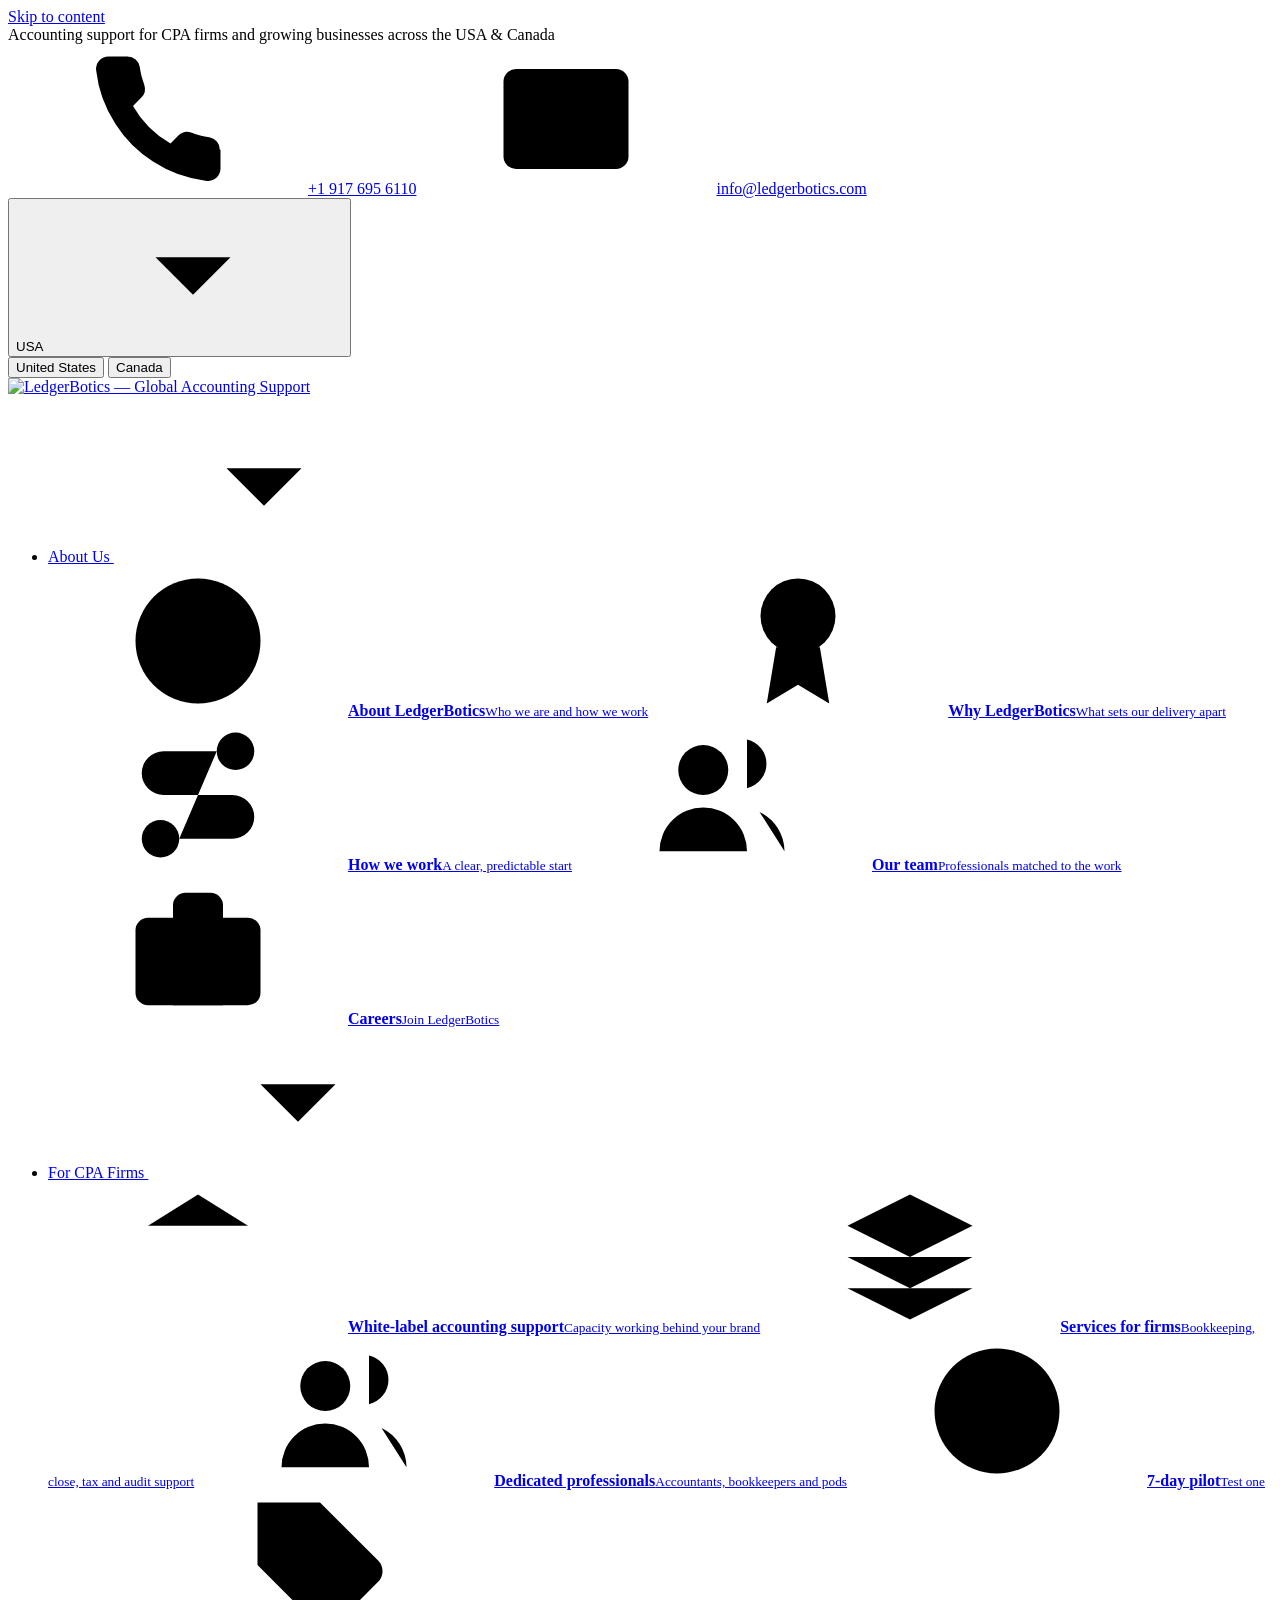
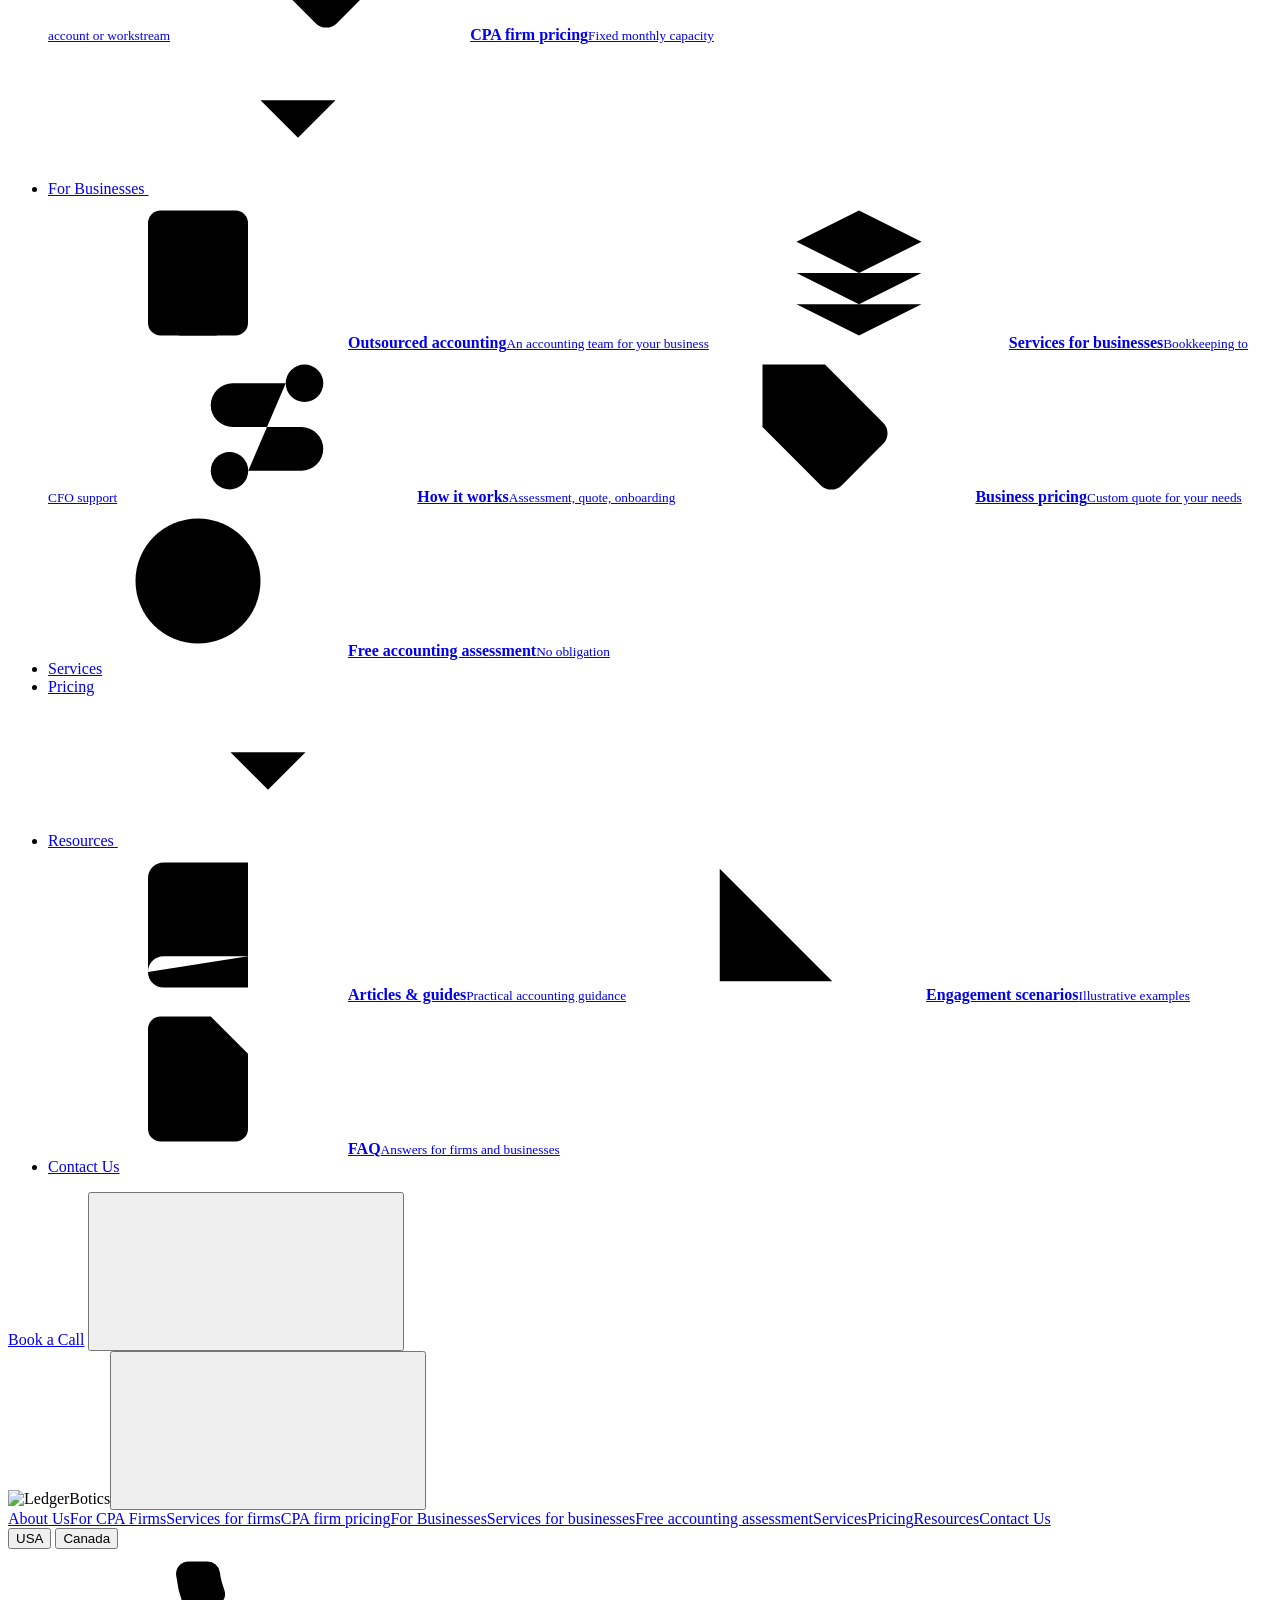
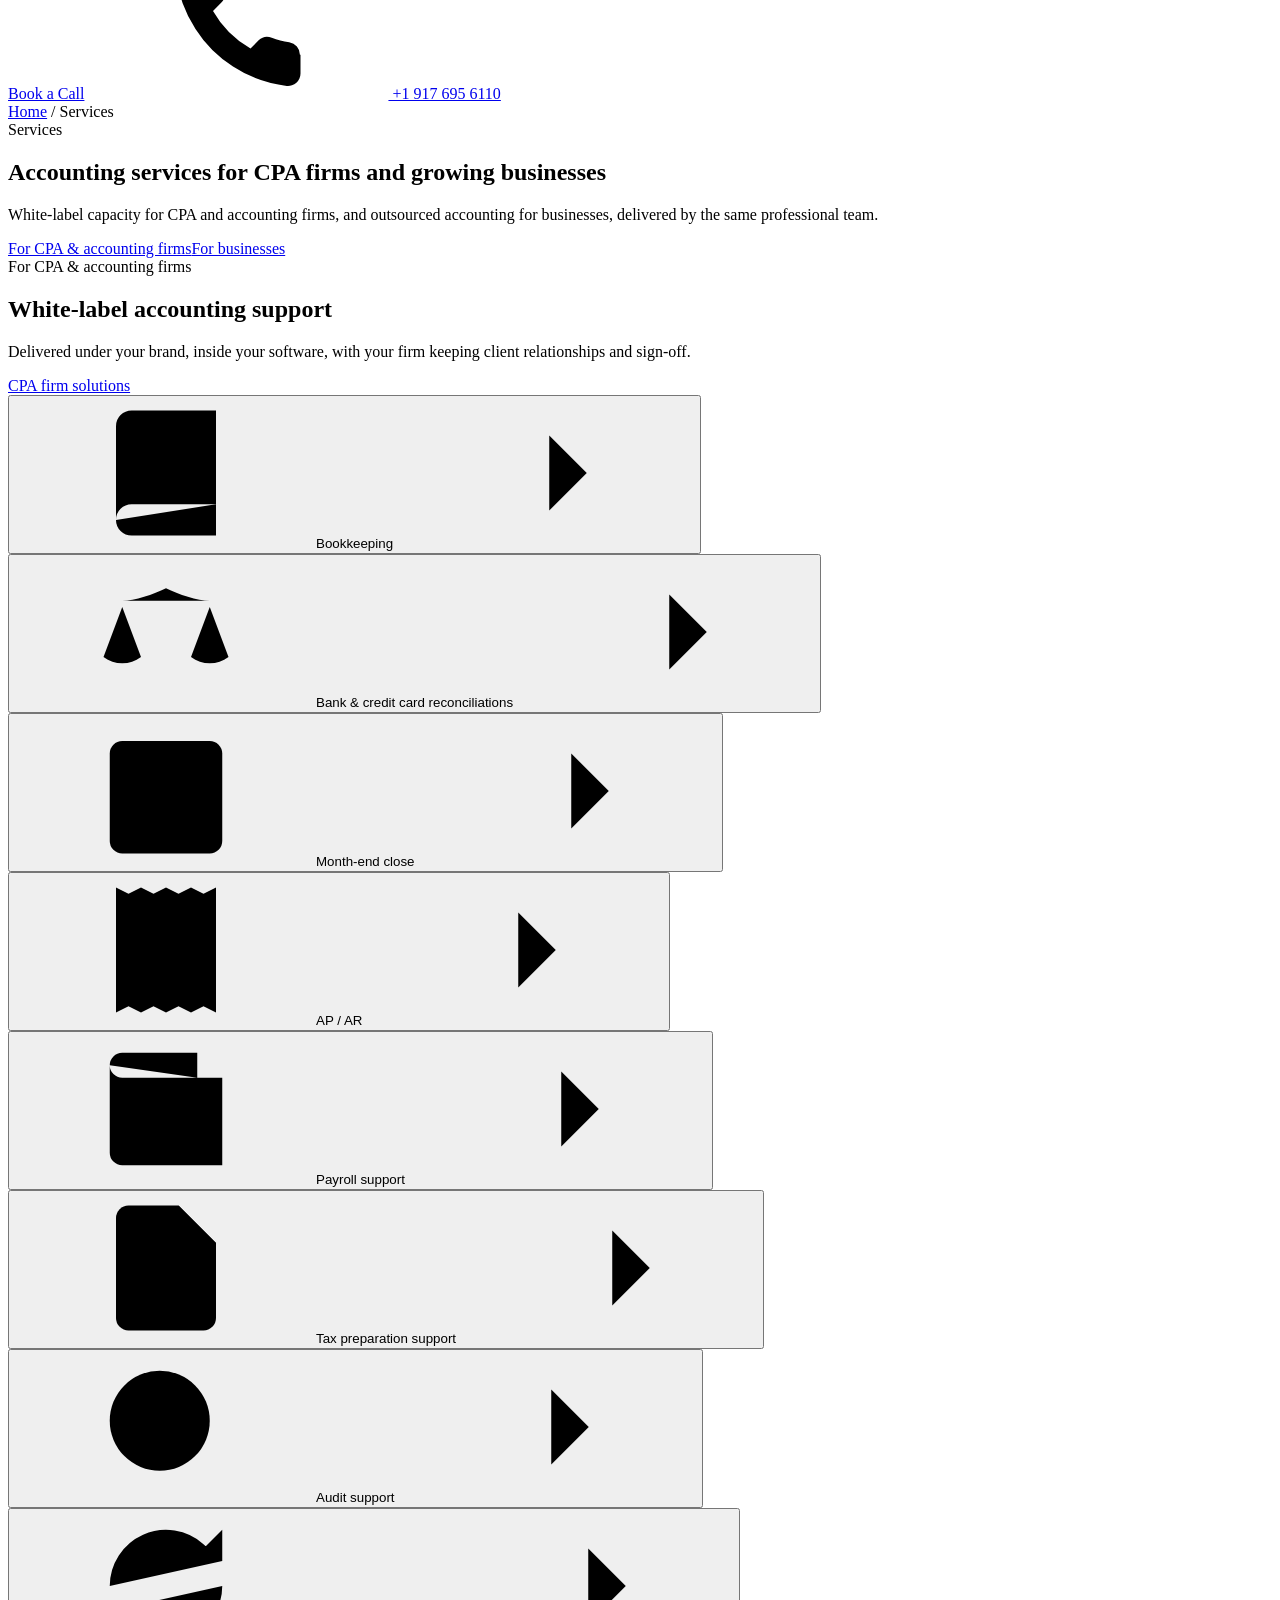
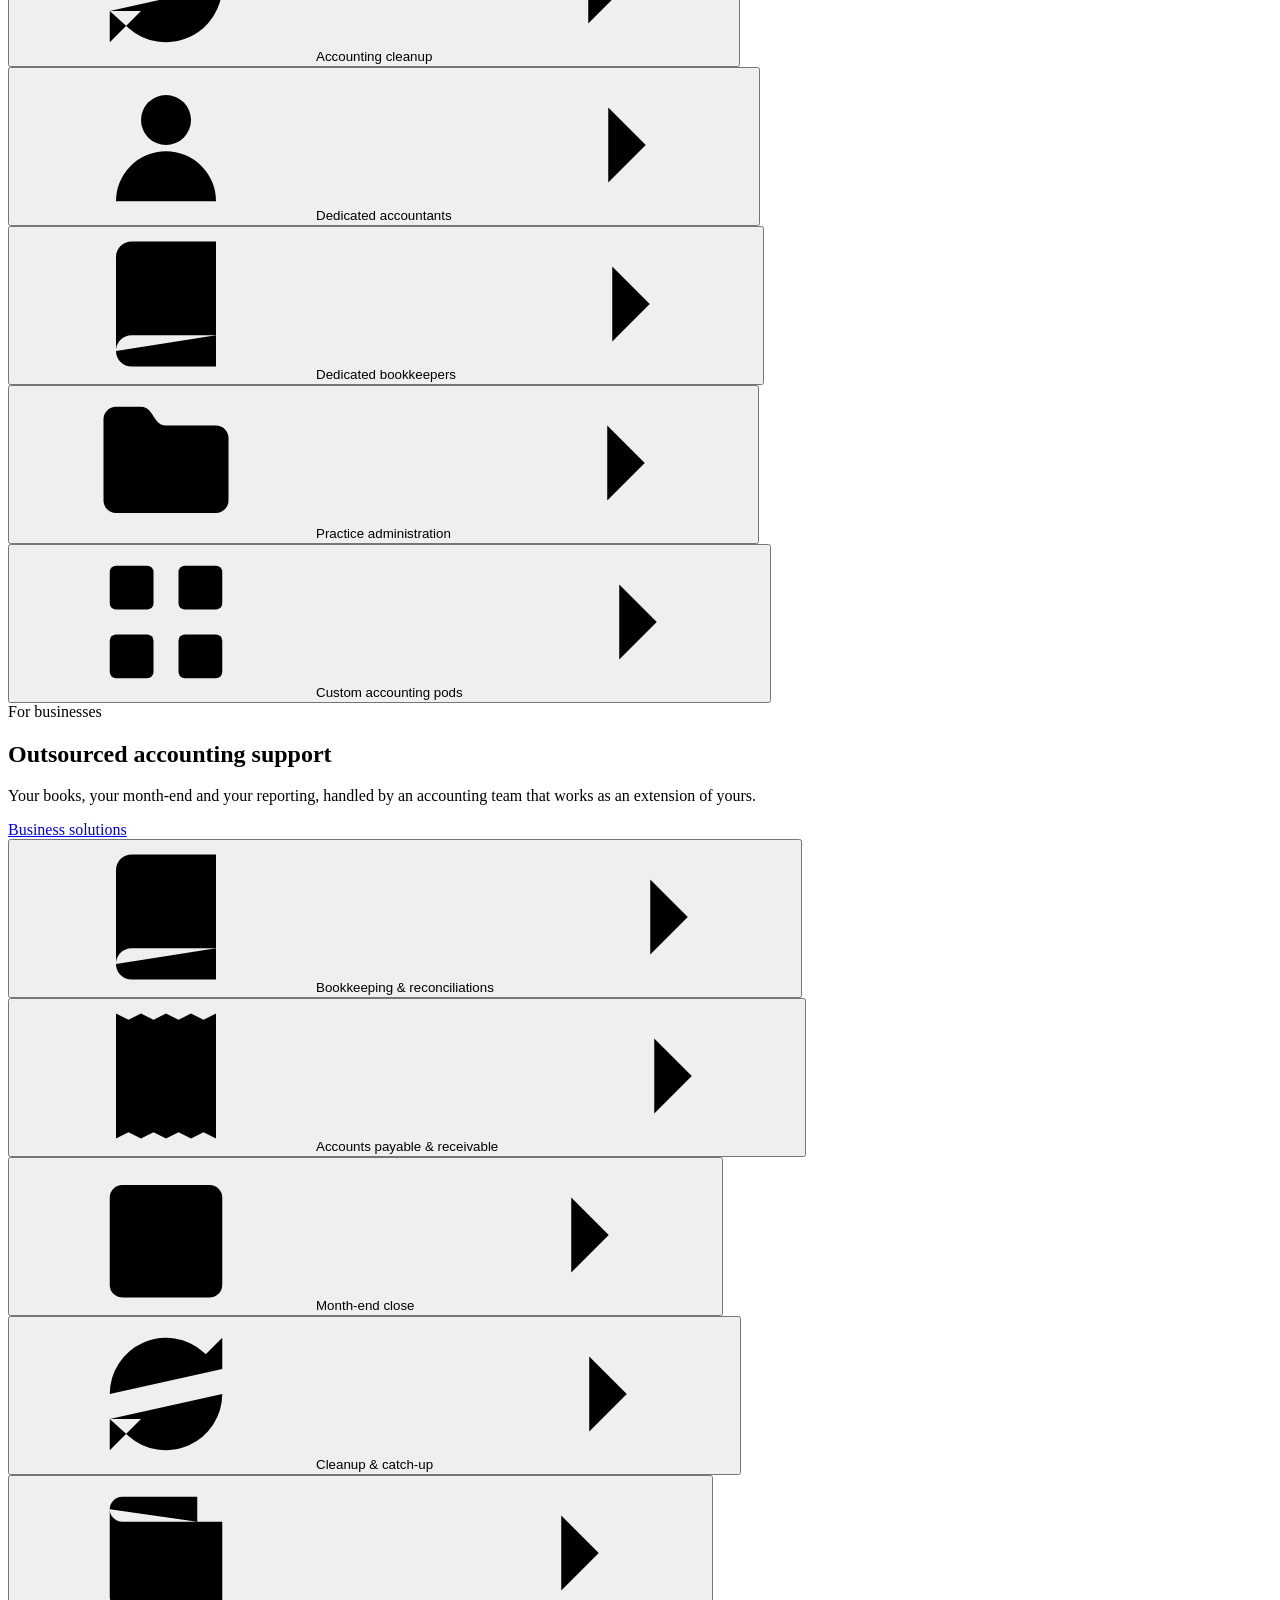
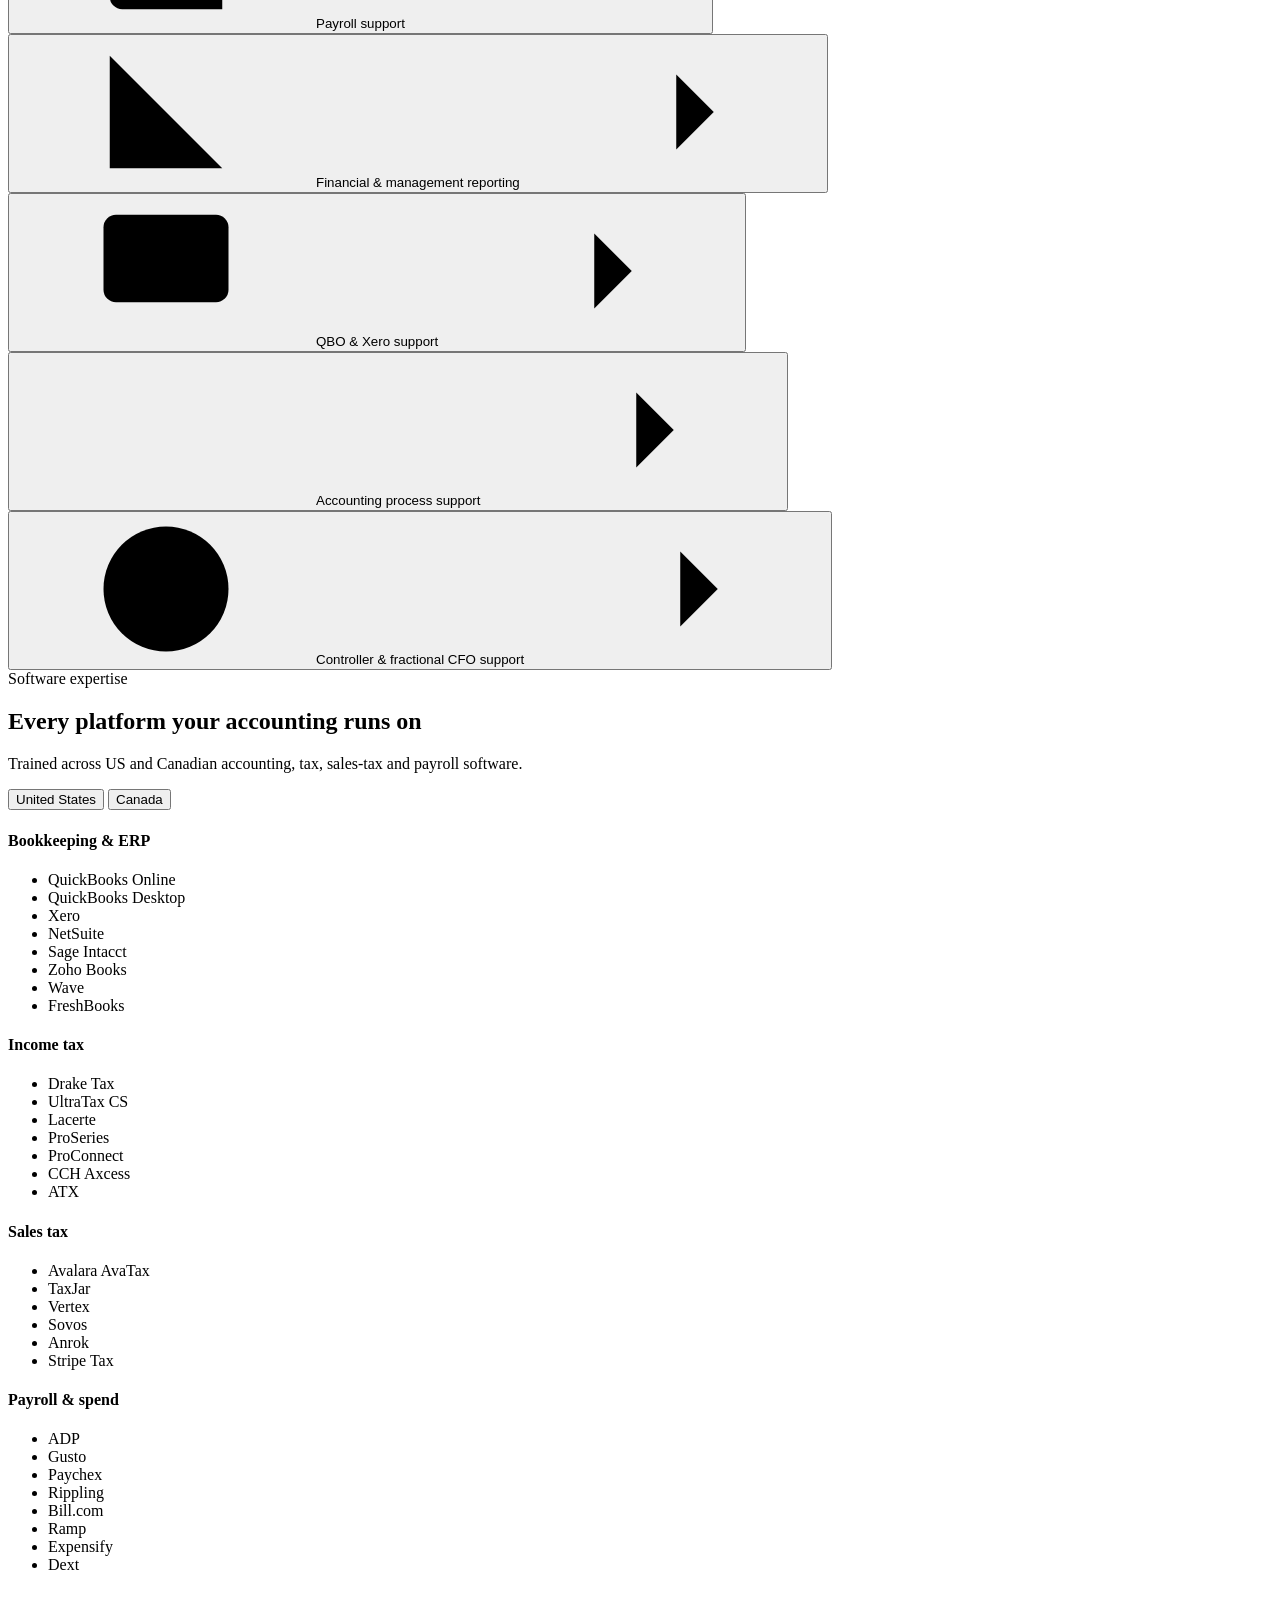
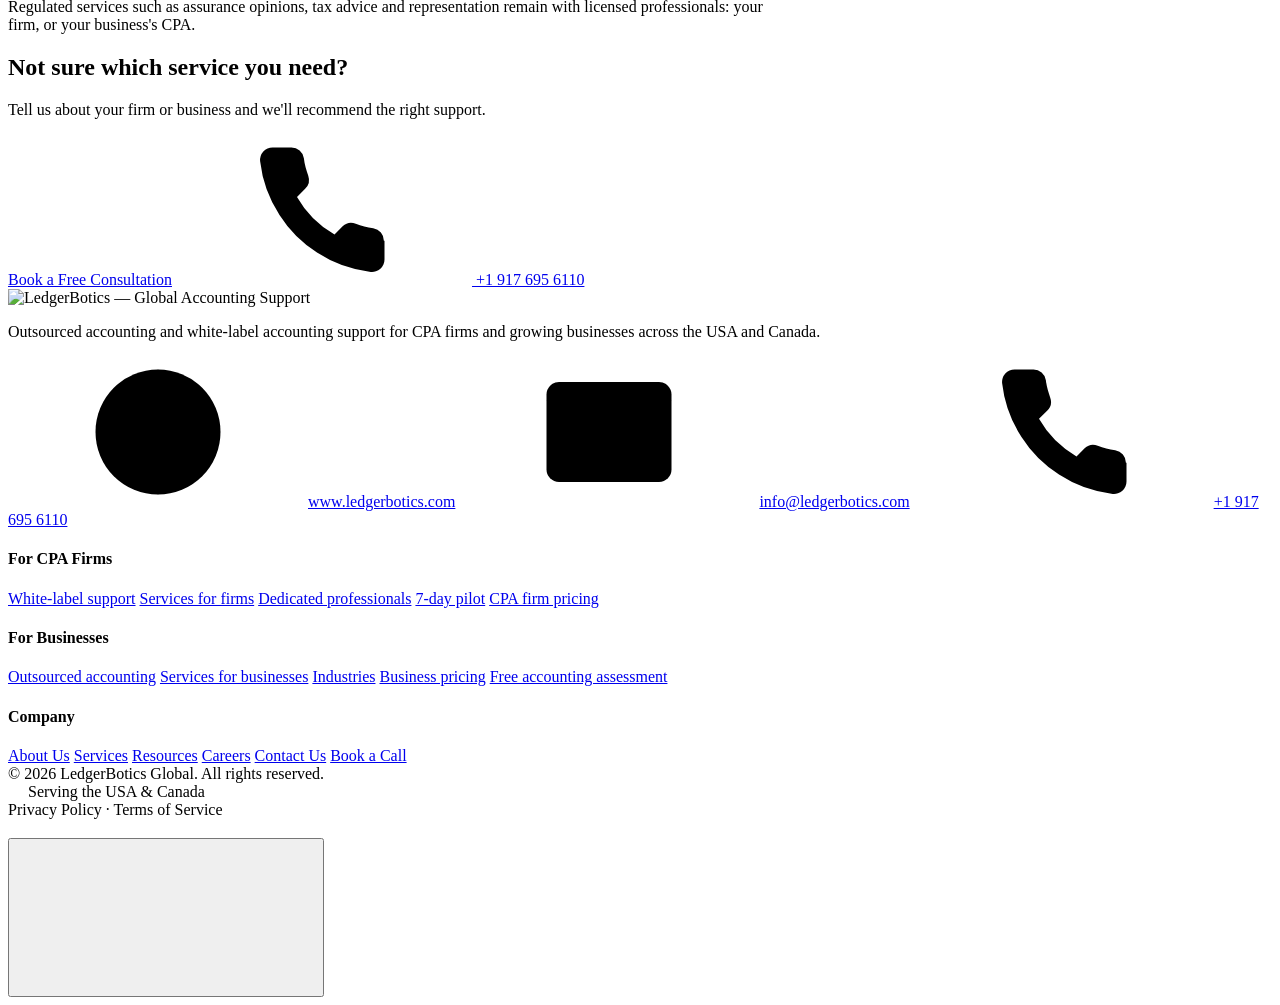
==== commit 802a7bcb: "Update print statement from 'Hello' to 'Goodbye'" ====
--- a/index.html
+++ b/index.html
@@ -3,14 +3,14 @@
 <head>
 <meta charset="UTF-8">
 <meta name="viewport" content="width=device-width, initial-scale=1, viewport-fit=cover">
-<title>LedgerBotics | Global Accounting Support for CPA Firms & Growing Businesses</title>
-<meta name="description" content="LedgerBotics provides reliable accounting talent and outsourced accounting support for CPA firms and growing businesses across the USA and Canada: bookkeeping, month-end close, tax-preparation support and payroll.">
-<link rel="canonical" href="https://www.ledgerbotics.com/">
+<title>Accounting Services for CPA Firms & Businesses | LedgerBotics</title>
+<meta name="description" content="Bookkeeping, reconciliations, month-end close, AP/AR, payroll, tax preparation support, reporting and controller support for CPA firms and businesses across the USA and Canada.">
+<link rel="canonical" href="https://www.ledgerbotics.com/services.html">
 <meta property="og:type" content="website">
 <meta property="og:site_name" content="LedgerBotics">
-<meta property="og:title" content="LedgerBotics | Global Accounting Support for CPA Firms & Growing Businesses">
-<meta property="og:description" content="LedgerBotics provides reliable accounting talent and outsourced accounting support for CPA firms and growing businesses across the USA and Canada: bookkeeping, month-end close, tax-preparation support and payroll.">
-<meta property="og:url" content="https://www.ledgerbotics.com/">
+<meta property="og:title" content="Accounting Services for CPA Firms & Businesses | LedgerBotics">
+<meta property="og:description" content="Bookkeeping, reconciliations, month-end close, AP/AR, payroll, tax preparation support, reporting and controller support for CPA firms and businesses across the USA and Canada.">
+<meta property="og:url" content="https://www.ledgerbotics.com/services.html">
 <meta property="og:image" content="https://www.ledgerbotics.com/assets/img/ledgerbotics-logo-full.png">
 <meta name="twitter:card" content="summary_large_image">
 <meta name="theme-color" content="#06294F">
@@ -23,7 +23,7 @@
 <script type="application/ld+json">{"@context": "https://schema.org", "@type": "ProfessionalService", "name": "LedgerBotics", "alternateName": "LedgerBotics Global", "slogan": "Global Accounting Support", "url": "https://www.ledgerbotics.com/", "logo": "https://www.ledgerbotics.com/assets/img/ledgerbotics-logo.png", "email": "info@ledgerbotics.com", "telephone": "+1 917 695 6110", "areaServed": [{"@type": "Country", "name": "United States"}, {"@type": "Country", "name": "Canada"}], "description": "Outsourced accounting and white-label accounting support for CPA firms and growing businesses across the USA and Canada."}</script>
 
 </head>
-<body data-page="home">
+<body data-page="services">
 <a class="skip" href="#main">Skip to content</a>
 <svg width="0" height="0" style="position:absolute" aria-hidden="true"><symbol id="i-check" viewBox="0 0 24 24"><path d="M20 6 9 17l-5-5"/></symbol><symbol id="i-plus" viewBox="0 0 24 24"><path d="M12 5v14M5 12h14"/></symbol><symbol id="i-x" viewBox="0 0 24 24"><path d="M18 6 6 18M6 6l12 12"/></symbol><symbol id="i-menu" viewBox="0 0 24 24"><path d="M4 6h16M4 12h16M4 18h16"/></symbol><symbol id="i-chevron" viewBox="0 0 24 24"><path d="m6 9 6 6 6-6"/></symbol><symbol id="i-arrow" viewBox="0 0 24 24"><path d="M5 12h14M13 6l6 6-6 6"/></symbol><symbol id="i-phone" viewBox="0 0 24 24"><path d="M22 16.9v3a2 2 0 0 1-2.2 2 19.8 19.8 0 0 1-8.6-3.1 19.5 19.5 0 0 1-6-6A19.8 19.8 0 0 1 2.1 4.2 2 2 0 0 1 4.1 2h3a2 2 0 0 1 2 1.7c.1 1 .4 1.9.7 2.8a2 2 0 0 1-.5 2.1L8 9.9a16 16 0 0 0 6 6l1.3-1.3a2 2 0 0 1 2.1-.4c.9.3 1.8.6 2.8.7a2 2 0 0 1 1.7 2z"/></symbol><symbol id="i-mail" viewBox="0 0 24 24"><rect x="2" y="4" width="20" height="16" rx="2"/><path d="m22 7-10 6L2 7"/></symbol><symbol id="i-globe" viewBox="0 0 24 24"><circle cx="12" cy="12" r="10"/><path d="M2 12h20M12 2a15 15 0 0 1 4 10 15 15 0 0 1-4 10 15 15 0 0 1-4-10 15 15 0 0 1 4-10z"/></symbol><symbol id="i-clock" viewBox="0 0 24 24"><circle cx="12" cy="12" r="10"/><path d="M12 6v6l4 2"/></symbol><symbol id="i-book" viewBox="0 0 24 24"><path d="M4 19.5A2.5 2.5 0 0 1 6.5 17H20V2H6.5A2.5 2.5 0 0 0 4 4.5v15z"/><path d="M4 19.5A2.5 2.5 0 0 0 6.5 22H20v-5"/></symbol><symbol id="i-scale" viewBox="0 0 24 24"><path d="m16 16 3-8 3 8c-.9.7-1.9 1-3 1s-2.1-.3-3-1Z"/><path d="m2 16 3-8 3 8c-.9.7-1.9 1-3 1s-2.1-.3-3-1Z"/><path d="M7 21h10M12 3v18M3 7h2c2 0 5-1 7-2 2 1 5 2 7 2h2"/></symbol><symbol id="i-calendar" viewBox="0 0 24 24"><rect x="3" y="4" width="18" height="18" rx="2"/><path d="M16 2v4M8 2v4M3 10h18"/></symbol><symbol id="i-receipt" viewBox="0 0 24 24"><path d="M4 2v20l2-1 2 1 2-1 2 1 2-1 2 1 2-1 2 1V2l-2 1-2-1-2 1-2-1-2 1-2-1-2 1Z"/><path d="M8 7h8M8 11h8M8 15h5"/></symbol><symbol id="i-wallet" viewBox="0 0 24 24"><path d="M3 5v14a2 2 0 0 0 2 2h16V7H5a2 2 0 0 1-2-2zm0 0a2 2 0 0 1 2-2h12v4"/><circle cx="16.5" cy="14" r="1"/></symbol><symbol id="i-file" viewBox="0 0 24 24"><path d="M14 2H6a2 2 0 0 0-2 2v16a2 2 0 0 0 2 2h12a2 2 0 0 0 2-2V8z"/><path d="M14 2v6h6M8 13h8M8 17h6"/></symbol><symbol id="i-search" viewBox="0 0 24 24"><circle cx="11" cy="11" r="8"/><path d="m21 21-4.3-4.3"/></symbol><symbol id="i-refresh" viewBox="0 0 24 24"><path d="M3 12a9 9 0 0 1 15-6.7L21 8M21 3v5h-5M21 12a9 9 0 0 1-15 6.7L3 16M8 16H3v5"/></symbol><symbol id="i-user" viewBox="0 0 24 24"><circle cx="12" cy="8" r="4"/><path d="M20 21a8 8 0 0 0-16 0"/></symbol><symbol id="i-users" viewBox="0 0 24 24"><circle cx="9" cy="8" r="4"/><path d="M2 21a7 7 0 0 1 14 0M16 3.1a4 4 0 0 1 0 7.8M22 21a7 7 0 0 0-4-6.3"/></symbol><symbol id="i-folder" viewBox="0 0 24 24"><path d="M4 20h16a2 2 0 0 0 2-2V8a2 2 0 0 0-2-2h-7.9a2 2 0 0 1-1.7-.9l-.8-1.2A2 2 0 0 0 7.9 3H4a2 2 0 0 0-2 2v13c0 1.1.9 2 2 2z"/></symbol><symbol id="i-grid" viewBox="0 0 24 24"><rect x="3" y="3" width="7" height="7" rx="1"/><rect x="14" y="3" width="7" height="7" rx="1"/><rect x="3" y="14" width="7" height="7" rx="1"/><rect x="14" y="14" width="7" height="7" rx="1"/></symbol><symbol id="i-check-circle" viewBox="0 0 24 24"><circle cx="12" cy="12" r="10"/><path d="m9 12 2 2 4-4"/></symbol><symbol id="i-shield" viewBox="0 0 24 24"><path d="M12 22s8-4 8-10V5l-8-3-8 3v7c0 6 8 10 8 10z"/><path d="m9 12 2 2 4-4"/></symbol><symbol id="i-percent" viewBox="0 0 24 24"><path d="M19 5 5 19"/><circle cx="6.5" cy="6.5" r="2.5"/><circle cx="17.5" cy="17.5" r="2.5"/></symbol><symbol id="i-trending" viewBox="0 0 24 24"><path d="M22 7 13.5 15.5l-5-5L2 17M16 7h6v6"/></symbol><symbol id="i-chart" viewBox="0 0 24 24"><path d="M3 3v18h18M7 16v-4M12 16V8M17 16v-7"/></symbol><symbol id="i-monitor" viewBox="0 0 24 24"><rect x="2" y="3" width="20" height="14" rx="2"/><path d="M8 21h8M12 17v4"/></symbol><symbol id="i-settings" viewBox="0 0 24 24"><path d="M4 21v-7M4 10V3M12 21v-9M12 8V3M20 21v-5M20 12V3M1 14h6M9 8h6M17 16h6"/></symbol><symbol id="i-compass" viewBox="0 0 24 24"><circle cx="12" cy="12" r="10"/><path d="m16.2 7.8-2.1 6.3-6.3 2.1 2.1-6.3z"/></symbol><symbol id="i-landmark" viewBox="0 0 24 24"><path d="M3 22h18M6 18v-7M10 18v-7M14 18v-7M18 18v-7M12 2l8 5H4z"/></symbol><symbol id="i-cloud" viewBox="0 0 24 24"><path d="M17.5 19H9a7 7 0 1 1 6.7-9h1.8a4.5 4.5 0 1 1 0 9z"/></symbol><symbol id="i-laptop" viewBox="0 0 24 24"><path d="M20 16V7a2 2 0 0 0-2-2H6a2 2 0 0 0-2 2v9m16 0H4m16 0 1.3 2.6a1 1 0 0 1-.9 1.4H3.6a1 1 0 0 1-.9-1.4L4 16"/></symbol><symbol id="i-cart" viewBox="0 0 24 24"><circle cx="8" cy="21" r="1"/><circle cx="19" cy="21" r="1"/><path d="M2 2h3l2.7 12.4a2 2 0 0 0 2 1.6h9.7a2 2 0 0 0 1.9-1.5L23 6H6"/></symbol><symbol id="i-building" viewBox="0 0 24 24"><rect x="4" y="2" width="16" height="20" rx="2"/><path d="M9 22v-4h6v4M8 6h.01M12 6h.01M16 6h.01M8 10h.01M12 10h.01M16 10h.01M8 14h.01M12 14h.01M16 14h.01"/></symbol><symbol id="i-heart" viewBox="0 0 24 24"><path d="M19 14c1.5-1.5 3-3.2 3-5.5A5.5 5.5 0 0 0 16.5 3c-1.8 0-3 .5-4.5 2-1.5-1.5-2.7-2-4.5-2A5.5 5.5 0 0 0 2 8.5c0 2.3 1.5 4 3 5.5l7 7z"/></symbol><symbol id="i-pulse" viewBox="0 0 24 24"><path d="M22 12h-4l-3 9L9 3l-3 9H2"/></symbol><symbol id="i-hammer" viewBox="0 0 24 24"><path d="M2 18h20M4 18v-2a8 8 0 0 1 16 0v2M10 8V5h4v3"/></symbol><symbol id="i-utensils" viewBox="0 0 24 24"><path d="M3 2v7c0 1.1.9 2 2 2h4a2 2 0 0 0 2-2V2M7 2v20M21 15V2a5 5 0 0 0-5 5v6c0 1.1.9 2 2 2h3zm0 0v7"/></symbol><symbol id="i-box" viewBox="0 0 24 24"><path d="M21 8a2 2 0 0 0-1-1.7l-7-4a2 2 0 0 0-2 0l-7 4A2 2 0 0 0 3 8v8a2 2 0 0 0 1 1.7l7 4a2 2 0 0 0 2 0l7-4a2 2 0 0 0 1-1.7z"/><path d="M3.3 7 12 12l8.7-5M12 22V12"/></symbol><symbol id="i-rocket" viewBox="0 0 24 24"><path d="M4.5 16.5c-1.5 1.3-2 5-2 5s3.7-.5 5-2c.7-.8.7-2.1-.1-2.9a2.2 2.2 0 0 0-2.9-.1zM12 15l-3-3a22 22 0 0 1 2-3.9A12.9 12.9 0 0 1 22 2c0 2.7-.8 7.5-6 11a22.4 22.4 0 0 1-4 2zM9 12H4s.6-3 2-4c1.6-1.1 5 0 5 0M12 15v5s3-.6 4-2c1.1-1.6 0-5 0-5"/></symbol><symbol id="i-award" viewBox="0 0 24 24"><circle cx="12" cy="8" r="6"/><path d="M15.5 13 17 22l-5-3-5 3 1.5-9"/></symbol><symbol id="i-route" viewBox="0 0 24 24"><circle cx="6" cy="19" r="3"/><circle cx="18" cy="5" r="3"/><path d="M9 19h8.5a3.5 3.5 0 0 0 0-7h-11a3.5 3.5 0 0 1 0-7H15"/></symbol><symbol id="i-layers" viewBox="0 0 24 24"><path d="m12 2 10 5-10 5L2 7zM2 17l10 5 10-5M2 12l10 5 10-5"/></symbol><symbol id="i-briefcase" viewBox="0 0 24 24"><rect x="2" y="7" width="20" height="14" rx="2"/><path d="M16 21V5a2 2 0 0 0-2-2h-4a2 2 0 0 0-2 2v16"/></symbol><symbol id="i-target" viewBox="0 0 24 24"><circle cx="12" cy="12" r="10"/><circle cx="12" cy="12" r="6"/><circle cx="12" cy="12" r="2"/></symbol><symbol id="i-tag" viewBox="0 0 24 24"><path d="M12 2H2v10l9.3 9.3a2.4 2.4 0 0 0 3.4 0l6.6-6.6a2.4 2.4 0 0 0 0-3.4z"/><path d="M7 7h.01"/></symbol><symbol id="i-expand" viewBox="0 0 24 24"><path d="M15 3h6v6M9 21H3v-6M21 3l-7 7M3 21l7-7"/></symbol><symbol id="i-lock" viewBox="0 0 24 24"><rect x="3" y="11" width="18" height="11" rx="2"/><path d="M7 11V7a5 5 0 0 1 10 0v4"/></symbol><symbol id="i-gavel" viewBox="0 0 24 24"><path d="m16 16 3-8 3 8c-.9.7-1.9 1-3 1s-2.1-.3-3-1Z"/><path d="m2 16 3-8 3 8c-.9.7-1.9 1-3 1s-2.1-.3-3-1Z"/><path d="M7 21h10M12 3v18M3 7h2c2 0 5-1 7-2 2 1 5 2 7 2h2"/></symbol><symbol id="i-hand" viewBox="0 0 24 24"><path d="M19 14c1.5-1.5 3-3.2 3-5.5A5.5 5.5 0 0 0 16.5 3c-1.8 0-3 .5-4.5 2-1.5-1.5-2.7-2-4.5-2A5.5 5.5 0 0 0 2 8.5c0 2.3 1.5 4 3 5.5l7 7z"/></symbol></svg>
 <div class="topbar"><div class="container">
@@ -43,7 +43,7 @@
 <header class="site-header">
   <div class="container nav">
     <a class="brand" href="index.html" aria-label="LedgerBotics home"><img src="assets/img/ledgerbotics-logo.png" alt="LedgerBotics — Global Accounting Support" width="900" height="174"></a>
-    <nav aria-label="Main"><ul class="menu"><li><a href="about.html" aria-haspopup="true">About Us <svg class="ico caret" aria-hidden="true"><use href="#i-chevron"></use></svg></a><div class="dropdown"><a href="about.html"><svg class="ico" aria-hidden="true"><use href="#i-globe"></use></svg><span><b>About LedgerBotics</b><small>Who we are and how we work</small></span></a><a href="about.html#why" data-svc="why-us"><svg class="ico" aria-hidden="true"><use href="#i-award"></use></svg><span><b>Why LedgerBotics</b><small>What sets our delivery apart</small></span></a><a href="about.html#why" data-svc="how-we-work"><svg class="ico" aria-hidden="true"><use href="#i-route"></use></svg><span><b>How we work</b><small>A clear, predictable start</small></span></a><a href="about.html#team"><svg class="ico" aria-hidden="true"><use href="#i-users"></use></svg><span><b>Our team</b><small>Professionals matched to the work</small></span></a><a href="about.html#why" data-svc="careers"><svg class="ico" aria-hidden="true"><use href="#i-briefcase"></use></svg><span><b>Careers</b><small>Join LedgerBotics</small></span></a></div></li><li><a href="for-cpa-firms.html" aria-haspopup="true">For CPA Firms <svg class="ico caret" aria-hidden="true"><use href="#i-chevron"></use></svg></a><div class="dropdown"><a href="for-cpa-firms.html"><svg class="ico" aria-hidden="true"><use href="#i-landmark"></use></svg><span><b>White-label accounting support</b><small>Capacity working behind your brand</small></span></a><a href="for-cpa-firms.html#services"><svg class="ico" aria-hidden="true"><use href="#i-layers"></use></svg><span><b>Services for firms</b><small>Bookkeeping, close, tax and audit support</small></span></a><a href="for-cpa-firms.html#roles"><svg class="ico" aria-hidden="true"><use href="#i-users"></use></svg><span><b>Dedicated professionals</b><small>Accountants, bookkeepers and pods</small></span></a><a href="for-cpa-firms.html#pilot"><svg class="ico" aria-hidden="true"><use href="#i-target"></use></svg><span><b>7-day pilot</b><small>Test one account or workstream</small></span></a><a href="pricing.html#cpa"><svg class="ico" aria-hidden="true"><use href="#i-tag"></use></svg><span><b>CPA firm pricing</b><small>Fixed monthly capacity</small></span></a></div></li><li><a href="for-businesses.html" aria-haspopup="true">For Businesses <svg class="ico caret" aria-hidden="true"><use href="#i-chevron"></use></svg></a><div class="dropdown"><a href="for-businesses.html"><svg class="ico" aria-hidden="true"><use href="#i-building"></use></svg><span><b>Outsourced accounting</b><small>An accounting team for your business</small></span></a><a href="for-businesses.html#services"><svg class="ico" aria-hidden="true"><use href="#i-layers"></use></svg><span><b>Services for businesses</b><small>Bookkeeping to CFO support</small></span></a><a href="for-businesses.html#how"><svg class="ico" aria-hidden="true"><use href="#i-route"></use></svg><span><b>How it works</b><small>Assessment, quote, onboarding</small></span></a><a href="pricing.html#business"><svg class="ico" aria-hidden="true"><use href="#i-tag"></use></svg><span><b>Business pricing</b><small>Custom quote for your needs</small></span></a><a href="contact.html?type=business&intent=assessment"><svg class="ico" aria-hidden="true"><use href="#i-check-circle"></use></svg><span><b>Free accounting assessment</b><small>No obligation</small></span></a></div></li><li><a href="services.html">Services</a></li><li><a href="pricing.html">Pricing</a></li><li><a href="resources.html" aria-haspopup="true">Resources <svg class="ico caret" aria-hidden="true"><use href="#i-chevron"></use></svg></a><div class="dropdown"><a href="resources.html#articles"><svg class="ico" aria-hidden="true"><use href="#i-book"></use></svg><span><b>Articles & guides</b><small>Practical accounting guidance</small></span></a><a href="resources.html#scenarios"><svg class="ico" aria-hidden="true"><use href="#i-chart"></use></svg><span><b>Engagement scenarios</b><small>Illustrative examples</small></span></a><a href="resources.html#faq"><svg class="ico" aria-hidden="true"><use href="#i-file"></use></svg><span><b>FAQ</b><small>Answers for firms and businesses</small></span></a></div></li><li><a href="contact.html">Contact Us</a></li></ul></nav>
+    <nav aria-label="Main"><ul class="menu"><li><a href="about.html" aria-haspopup="true">About Us <svg class="ico caret" aria-hidden="true"><use href="#i-chevron"></use></svg></a><div class="dropdown"><a href="about.html"><svg class="ico" aria-hidden="true"><use href="#i-globe"></use></svg><span><b>About LedgerBotics</b><small>Who we are and how we work</small></span></a><a href="about.html#why" data-svc="why-us"><svg class="ico" aria-hidden="true"><use href="#i-award"></use></svg><span><b>Why LedgerBotics</b><small>What sets our delivery apart</small></span></a><a href="about.html#why" data-svc="how-we-work"><svg class="ico" aria-hidden="true"><use href="#i-route"></use></svg><span><b>How we work</b><small>A clear, predictable start</small></span></a><a href="about.html#team"><svg class="ico" aria-hidden="true"><use href="#i-users"></use></svg><span><b>Our team</b><small>Professionals matched to the work</small></span></a><a href="about.html#why" data-svc="careers"><svg class="ico" aria-hidden="true"><use href="#i-briefcase"></use></svg><span><b>Careers</b><small>Join LedgerBotics</small></span></a></div></li><li><a href="for-cpa-firms.html" aria-haspopup="true">For CPA Firms <svg class="ico caret" aria-hidden="true"><use href="#i-chevron"></use></svg></a><div class="dropdown"><a href="for-cpa-firms.html"><svg class="ico" aria-hidden="true"><use href="#i-landmark"></use></svg><span><b>White-label accounting support</b><small>Capacity working behind your brand</small></span></a><a href="for-cpa-firms.html#services"><svg class="ico" aria-hidden="true"><use href="#i-layers"></use></svg><span><b>Services for firms</b><small>Bookkeeping, close, tax and audit support</small></span></a><a href="for-cpa-firms.html#roles"><svg class="ico" aria-hidden="true"><use href="#i-users"></use></svg><span><b>Dedicated professionals</b><small>Accountants, bookkeepers and pods</small></span></a><a href="for-cpa-firms.html#pilot"><svg class="ico" aria-hidden="true"><use href="#i-target"></use></svg><span><b>7-day pilot</b><small>Test one account or workstream</small></span></a><a href="pricing.html#cpa"><svg class="ico" aria-hidden="true"><use href="#i-tag"></use></svg><span><b>CPA firm pricing</b><small>Fixed monthly capacity</small></span></a></div></li><li><a href="for-businesses.html" aria-haspopup="true">For Businesses <svg class="ico caret" aria-hidden="true"><use href="#i-chevron"></use></svg></a><div class="dropdown"><a href="for-businesses.html"><svg class="ico" aria-hidden="true"><use href="#i-building"></use></svg><span><b>Outsourced accounting</b><small>An accounting team for your business</small></span></a><a href="for-businesses.html#services"><svg class="ico" aria-hidden="true"><use href="#i-layers"></use></svg><span><b>Services for businesses</b><small>Bookkeeping to CFO support</small></span></a><a href="for-businesses.html#how"><svg class="ico" aria-hidden="true"><use href="#i-route"></use></svg><span><b>How it works</b><small>Assessment, quote, onboarding</small></span></a><a href="pricing.html#business"><svg class="ico" aria-hidden="true"><use href="#i-tag"></use></svg><span><b>Business pricing</b><small>Custom quote for your needs</small></span></a><a href="contact.html?type=business&intent=assessment"><svg class="ico" aria-hidden="true"><use href="#i-check-circle"></use></svg><span><b>Free accounting assessment</b><small>No obligation</small></span></a></div></li><li><a href="services.html" aria-current="page">Services</a></li><li><a href="pricing.html">Pricing</a></li><li><a href="resources.html" aria-haspopup="true">Resources <svg class="ico caret" aria-hidden="true"><use href="#i-chevron"></use></svg></a><div class="dropdown"><a href="resources.html#articles"><svg class="ico" aria-hidden="true"><use href="#i-book"></use></svg><span><b>Articles & guides</b><small>Practical accounting guidance</small></span></a><a href="resources.html#scenarios"><svg class="ico" aria-hidden="true"><use href="#i-chart"></use></svg><span><b>Engagement scenarios</b><small>Illustrative examples</small></span></a><a href="resources.html#faq"><svg class="ico" aria-hidden="true"><use href="#i-file"></use></svg><span><b>FAQ</b><small>Answers for firms and businesses</small></span></a></div></li><li><a href="contact.html">Contact Us</a></li></ul></nav>
     <div class="nav-right">
       <a class="btn btn-primary book-btn" href="contact.html?intent=consultation">Book a Call</a>
       <button class="hamburger" id="menuOpen" type="button" aria-label="Open menu" aria-expanded="false" aria-controls="drawer"><svg class="ico" aria-hidden="true"><use href="#i-menu"></use></svg></button>
@@ -53,7 +53,7 @@
 <div class="drawer-backdrop" id="drawerBackdrop"></div>
 <aside class="drawer" id="drawer" aria-label="Mobile menu" aria-hidden="true">
   <div class="drawer-head"><img src="assets/img/ledgerbotics-logo.png" alt="LedgerBotics" width="900" height="174"><button class="drawer-close" id="menuClose" type="button" aria-label="Close menu"><svg class="ico" aria-hidden="true"><use href="#i-x"></use></svg></button></div>
-  <nav><a href="about.html">About Us</a><a href="for-cpa-firms.html">For CPA Firms</a><a class="sub" href="for-cpa-firms.html#services">Services for firms</a><a class="sub" href="pricing.html#cpa">CPA firm pricing</a><a href="for-businesses.html">For Businesses</a><a class="sub" href="for-businesses.html#services">Services for businesses</a><a class="sub" href="contact.html?type=business&intent=assessment">Free accounting assessment</a><a href="services.html">Services</a><a href="pricing.html">Pricing</a><a href="resources.html">Resources</a><a href="contact.html">Contact Us</a></nav>
+  <nav><a href="about.html">About Us</a><a href="for-cpa-firms.html">For CPA Firms</a><a class="sub" href="for-cpa-firms.html#services">Services for firms</a><a class="sub" href="pricing.html#cpa">CPA firm pricing</a><a href="for-businesses.html">For Businesses</a><a class="sub" href="for-businesses.html#services">Services for businesses</a><a class="sub" href="contact.html?type=business&intent=assessment">Free accounting assessment</a><a href="services.html" aria-current="page">Services</a><a href="pricing.html">Pricing</a><a href="resources.html">Resources</a><a href="contact.html">Contact Us</a></nav>
   <div class="drawer-country" role="group" aria-label="Country">
     <button type="button" data-country="us" aria-pressed="true"><span class="flag" data-flag="us"></span> USA</button>
     <button type="button" data-country="ca" aria-pressed="false"><span class="flag" data-flag="ca"></span> Canada</button>
@@ -61,107 +61,52 @@
   <a class="btn btn-primary btn-block" href="contact.html?intent=consultation">Book a Call</a>
   <a class="btn btn-outline btn-block" style="margin-top:10px" href="tel:+19176956110"><svg class="ico" aria-hidden="true"><use href="#i-phone"></use></svg> +1 917 695 6110</a>
 </aside>
-<main id="main">
-<section class="home-hero">
-  <div class="container">
-    <div class="intro">
-      <div>
-        <span class="label">Global accounting support for the USA &amp; Canada</span>
-        <h1>Your Accounting Team. Without the Local Hiring Cost.</h1>
-        <p class="lead">Reliable bookkeeping, month-end close, tax-preparation support, payroll and accounting professionals for CPA firms and growing businesses across the USA &amp; Canada.</p>
-        <div class="btn-row">
-          <a class="btn btn-primary" href="contact.html?intent=consultation">Book a Free Consultation</a>
-          <a class="btn btn-outline" href="#audience">Find the right solution</a>
-        </div>
-      </div>
-      <div class="hero-facts">
-        <div><b>Dedicated professionals</b>Matched to your work, with supervisor review built in.</div>
-        <div><b>Your software</b>QuickBooks, Xero, NetSuite, Sage and US &amp; Canadian tax platforms.</div>
-        <div><b style="display:flex;gap:8px;align-items:center"><span class="flag" data-flag="us"></span><span class="flag" data-flag="ca"></span> USA &amp; Canada</b>US GAAP, IRS and multi-state; ASPE, CRA and provincial.</div>
-      </div>
-    </div>
-
-    <div class="audience" id="audience">
-      <h2>Who are you looking for?</h2>
-      <div class="ledger">
-        <div class="ledger-col cpa">
-          <div class="tag"><svg class="ico" aria-hidden="true"><use href="#i-landmark"></use></svg> For CPA &amp; accounting firms</div>
-          <h3>CPA / Accounting Firm</h3>
-          <p>White-label accounting support under your brand.</p>
-          <ul>
-            <li><svg class="ico" aria-hidden="true"><use href="#i-check"></use></svg>7-day pilot on one account or workstream</li>
-            <li><svg class="ico" aria-hidden="true"><use href="#i-check"></use></svg>Dedicated accountants and bookkeepers</li>
-            <li><svg class="ico" aria-hidden="true"><use href="#i-check"></use></svg>Fixed monthly capacity pricing</li>
-          </ul>
-          <a class="btn btn-primary" href="for-cpa-firms.html">Explore CPA Firm Solutions →</a>
-        </div>
-        <div class="ledger-col biz">
-          <div class="tag"><svg class="ico" aria-hidden="true"><use href="#i-building"></use></svg> For businesses</div>
-          <h3>Business Owner</h3>
-          <p>Outsourced accounting support for your growing business.</p>
-          <ul>
-            <li><svg class="ico" aria-hidden="true"><use href="#i-check"></use></svg>Bookkeeping and month-end close</li>
-            <li><svg class="ico" aria-hidden="true"><use href="#i-check"></use></svg>Financial and management reporting</li>
-            <li><svg class="ico" aria-hidden="true"><use href="#i-check"></use></svg>Custom quote after a free assessment</li>
-          </ul>
-          <a class="btn btn-primary" href="for-businesses.html">Explore Business Solutions →</a>
-        </div>
-      </div>
-    </div>
+<main id="main"><section class="page-hero"><div class="container">
+  <div class="crumbs"><a href="index.html">Home</a> / Services</div>
+  <span class="label">Services</span><h1>Accounting services for CPA firms and growing businesses</h1><p class="lead">White-label capacity for CPA and accounting firms, and outsourced accounting for businesses, delivered by the same professional team.</p>
+  <div class="btn-row"><a class="btn btn-primary" href="#cpa">For CPA &amp; accounting firms</a><a class="btn btn-outline" href="#business">For businesses</a></div></div></section>
+<section class="section" id="cpa"><div class="container">
+  <div class="split-head">
+    <div class="sec-head"><span class="label">For CPA &amp; accounting firms</span><h2>White-label accounting support</h2><p>Delivered under your brand, inside your software, with your firm keeping client relationships and sign-off.</p></div>
+    <a class="btn btn-outline" href="for-cpa-firms.html">CPA firm solutions</a>
   </div>
-</section>
-
-<section class="statement"><div class="container">
-  <h2>One Brand. Two Audiences. One Reliable Accounting Partner.</h2>
-  <p>LedgerBotics provides reliable accounting talent and outsourced accounting support for CPA firms and growing businesses across the USA and Canada.</p>
+  <div class="svc-list">
+    <button type="button" data-svc="bookkeeping"><svg class="ico" aria-hidden="true"><use href="#i-book"></use></svg><span>Bookkeeping</span><svg class="ico arrow" aria-hidden="true"><use href="#i-arrow"></use></svg></button>
+    <button type="button" data-svc="recon"><svg class="ico" aria-hidden="true"><use href="#i-scale"></use></svg><span>Bank & credit card reconciliations</span><svg class="ico arrow" aria-hidden="true"><use href="#i-arrow"></use></svg></button>
+    <button type="button" data-svc="accounting-outsourcing"><svg class="ico" aria-hidden="true"><use href="#i-calendar"></use></svg><span>Month-end close</span><svg class="ico arrow" aria-hidden="true"><use href="#i-arrow"></use></svg></button>
+    <button type="button" data-svc="arap"><svg class="ico" aria-hidden="true"><use href="#i-receipt"></use></svg><span>AP / AR</span><svg class="ico arrow" aria-hidden="true"><use href="#i-arrow"></use></svg></button>
+    <button type="button" data-svc="payroll"><svg class="ico" aria-hidden="true"><use href="#i-wallet"></use></svg><span>Payroll support</span><svg class="ico arrow" aria-hidden="true"><use href="#i-arrow"></use></svg></button>
+    <button type="button" data-svc="tax-prep"><svg class="ico" aria-hidden="true"><use href="#i-file"></use></svg><span>Tax preparation support</span><svg class="ico arrow" aria-hidden="true"><use href="#i-arrow"></use></svg></button>
+    <button type="button" data-svc="audit"><svg class="ico" aria-hidden="true"><use href="#i-search"></use></svg><span>Audit support</span><svg class="ico arrow" aria-hidden="true"><use href="#i-arrow"></use></svg></button>
+    <button type="button" data-svc="cleanup"><svg class="ico" aria-hidden="true"><use href="#i-refresh"></use></svg><span>Accounting cleanup</span><svg class="ico arrow" aria-hidden="true"><use href="#i-arrow"></use></svg></button>
+    <button type="button" data-svc="hire-accountant"><svg class="ico" aria-hidden="true"><use href="#i-user"></use></svg><span>Dedicated accountants</span><svg class="ico arrow" aria-hidden="true"><use href="#i-arrow"></use></svg></button>
+    <button type="button" data-svc="hire-bookkeeper"><svg class="ico" aria-hidden="true"><use href="#i-book"></use></svg><span>Dedicated bookkeepers</span><svg class="ico arrow" aria-hidden="true"><use href="#i-arrow"></use></svg></button>
+    <button type="button" data-svc="vadmin"><svg class="ico" aria-hidden="true"><use href="#i-folder"></use></svg><span>Practice administration</span><svg class="ico arrow" aria-hidden="true"><use href="#i-arrow"></use></svg></button>
+    <button type="button" data-svc="pod"><svg class="ico" aria-hidden="true"><use href="#i-grid"></use></svg><span>Custom accounting pods</span><svg class="ico arrow" aria-hidden="true"><use href="#i-arrow"></use></svg></button>
+  </div>
 </div></section>
 
-<section class="section">
-  <div class="container">
-    <div class="split-head">
-      <div class="sec-head"><span class="label">What we do</span><h2>Core accounting services</h2><p>The work we deliver every month, for firms and for businesses. Select a service for scope and software.</p></div>
-      <a class="btn btn-outline" href="services.html">All services</a>
-    </div>
-    <div class="svc-list">
-      <button type="button" data-svc="bookkeeping"><svg class="ico" aria-hidden="true"><use href="#i-book"></use></svg><span>Bookkeeping</span><svg class="ico arrow" aria-hidden="true"><use href="#i-arrow"></use></svg></button>
-      <button type="button" data-svc="recon"><svg class="ico" aria-hidden="true"><use href="#i-scale"></use></svg><span>Bank & credit card reconciliations</span><svg class="ico arrow" aria-hidden="true"><use href="#i-arrow"></use></svg></button>
-      <button type="button" data-svc="accounting-outsourcing"><svg class="ico" aria-hidden="true"><use href="#i-calendar"></use></svg><span>Month-end close</span><svg class="ico arrow" aria-hidden="true"><use href="#i-arrow"></use></svg></button>
-      <button type="button" data-svc="arap"><svg class="ico" aria-hidden="true"><use href="#i-receipt"></use></svg><span>AP / AR</span><svg class="ico arrow" aria-hidden="true"><use href="#i-arrow"></use></svg></button>
-      <button type="button" data-svc="payroll"><svg class="ico" aria-hidden="true"><use href="#i-wallet"></use></svg><span>Payroll support</span><svg class="ico arrow" aria-hidden="true"><use href="#i-arrow"></use></svg></button>
-      <button type="button" data-svc="tax-prep"><svg class="ico" aria-hidden="true"><use href="#i-file"></use></svg><span>Tax preparation support</span><svg class="ico arrow" aria-hidden="true"><use href="#i-arrow"></use></svg></button>
-      <button type="button" data-svc="audit"><svg class="ico" aria-hidden="true"><use href="#i-search"></use></svg><span>Audit support</span><svg class="ico arrow" aria-hidden="true"><use href="#i-arrow"></use></svg></button>
-      <button type="button" data-svc="cleanup"><svg class="ico" aria-hidden="true"><use href="#i-refresh"></use></svg><span>Cleanup & catch-up</span><svg class="ico arrow" aria-hidden="true"><use href="#i-arrow"></use></svg></button>
-      <button type="button" data-svc="b-reporting"><svg class="ico" aria-hidden="true"><use href="#i-chart"></use></svg><span>Financial & management reporting</span><svg class="ico arrow" aria-hidden="true"><use href="#i-arrow"></use></svg></button>
-      <button type="button" data-svc="b-software"><svg class="ico" aria-hidden="true"><use href="#i-monitor"></use></svg><span>QuickBooks & Xero support</span><svg class="ico arrow" aria-hidden="true"><use href="#i-arrow"></use></svg></button>
-      <button type="button" data-svc="b-controller"><svg class="ico" aria-hidden="true"><use href="#i-compass"></use></svg><span>Controller & fractional CFO support</span><svg class="ico arrow" aria-hidden="true"><use href="#i-arrow"></use></svg></button>
-      <button type="button" data-svc="hire-accountant"><svg class="ico" aria-hidden="true"><use href="#i-user"></use></svg><span>Dedicated accounting professionals</span><svg class="ico arrow" aria-hidden="true"><use href="#i-arrow"></use></svg></button>
-    </div>
+<section class="section bg-paper" id="business"><div class="container">
+  <div class="split-head">
+    <div class="sec-head"><span class="label">For businesses</span><h2>Outsourced accounting support</h2><p>Your books, your month-end and your reporting, handled by an accounting team that works as an extension of yours.</p></div>
+    <a class="btn btn-teal" href="for-businesses.html">Business solutions</a>
   </div>
-</section>
+  <div class="svc-list">
+    <button type="button" data-svc="b-books"><svg class="ico" aria-hidden="true"><use href="#i-book"></use></svg><span>Bookkeeping & reconciliations</span><svg class="ico arrow" aria-hidden="true"><use href="#i-arrow"></use></svg></button>
+    <button type="button" data-svc="b-apar"><svg class="ico" aria-hidden="true"><use href="#i-receipt"></use></svg><span>Accounts payable & receivable</span><svg class="ico arrow" aria-hidden="true"><use href="#i-arrow"></use></svg></button>
+    <button type="button" data-svc="b-close"><svg class="ico" aria-hidden="true"><use href="#i-calendar"></use></svg><span>Month-end close</span><svg class="ico arrow" aria-hidden="true"><use href="#i-arrow"></use></svg></button>
+    <button type="button" data-svc="b-cleanup"><svg class="ico" aria-hidden="true"><use href="#i-refresh"></use></svg><span>Cleanup & catch-up</span><svg class="ico arrow" aria-hidden="true"><use href="#i-arrow"></use></svg></button>
+    <button type="button" data-svc="b-payroll"><svg class="ico" aria-hidden="true"><use href="#i-wallet"></use></svg><span>Payroll support</span><svg class="ico arrow" aria-hidden="true"><use href="#i-arrow"></use></svg></button>
+    <button type="button" data-svc="b-reporting"><svg class="ico" aria-hidden="true"><use href="#i-chart"></use></svg><span>Financial & management reporting</span><svg class="ico arrow" aria-hidden="true"><use href="#i-arrow"></use></svg></button>
+    <button type="button" data-svc="b-software"><svg class="ico" aria-hidden="true"><use href="#i-monitor"></use></svg><span>QBO & Xero support</span><svg class="ico arrow" aria-hidden="true"><use href="#i-arrow"></use></svg></button>
+    <button type="button" data-svc="b-process"><svg class="ico" aria-hidden="true"><use href="#i-settings"></use></svg><span>Accounting process support</span><svg class="ico arrow" aria-hidden="true"><use href="#i-arrow"></use></svg></button>
+    <button type="button" data-svc="b-controller"><svg class="ico" aria-hidden="true"><use href="#i-compass"></use></svg><span>Controller & fractional CFO support</span><svg class="ico arrow" aria-hidden="true"><use href="#i-arrow"></use></svg></button>
+  </div>
+</div></section>
 
-<section class="section bg-ink" id="how">
-  <div class="container">
-    <div class="sec-head"><span class="label">How we work</span><h2>From first call to reliable monthly delivery</h2><p>The same structured start for firms and businesses. Firms usually begin with a 7-day pilot; businesses with a free accounting assessment.</p></div>
-    <ol class="steps" style="padding:0;margin:0">
-      <li><h4>Discovery call</h4><p>We learn your systems, volumes, deadlines and where you need support.</p></li>
-      <li><h4>Scope and match</h4><p>We agree a defined scope and match professionals to your work and software.</p></li>
-      <li><h4>Pilot or onboarding</h4><p>A 7-day pilot for firms, or structured onboarding for businesses, with secure access.</p></li>
-      <li><h4>Ongoing delivery</h4><p>Weekly status reporting, supervisor review and a single point of contact.</p></li>
-    </ol>
-  </div>
-</section>
-
-<section class="section bg-paper" id="industries">
-  <div class="container">
-    <div class="sec-head"><span class="label">Industries</span><h2>Accounting the way your industry works</h2><p>Sector experience across the industries we serve most. Select one to see how we support it.</p></div>
-    <div class="ind-grid"><button type="button" class="ind" data-svc="ind-cpa"><span class="ic"><svg class="ico" aria-hidden="true"><use href="#i-landmark"></use></svg></span><span><h4>Accounting & CPA Firms</h4><p>White-label support for your practice.</p></span></button><button type="button" class="ind priority" data-svc="ind-saas"><span class="ic"><svg class="ico" aria-hidden="true"><use href="#i-cloud"></use></svg></span><span><h4>SaaS</h4><p>ARR/MRR, deferred revenue, ASC 606.</p></span></button><button type="button" class="ind priority" data-svc="ind-it"><span class="ic"><svg class="ico" aria-hidden="true"><use href="#i-laptop"></use></svg></span><span><h4>IT & Professional Services</h4><p>Utilisation, project billing, revenue.</p></span></button><button type="button" class="ind priority" data-svc="ind-ecom"><span class="ic"><svg class="ico" aria-hidden="true"><use href="#i-cart"></use></svg></span><span><h4>E-commerce</h4><p>Shopify, Amazon, multi-channel.</p></span></button><button type="button" class="ind priority" data-svc="ind-realestate"><span class="ic"><svg class="ico" aria-hidden="true"><use href="#i-building"></use></svg></span><span><h4>Real Estate</h4><p>Rent rolls, CAM, NOI and DSCR.</p></span></button><button type="button" class="ind" data-svc="ind-health"><span class="ic"><svg class="ico" aria-hidden="true"><use href="#i-pulse"></use></svg></span><span><h4>Healthcare</h4><p>Payer reconciliations, patient AR.</p></span></button><button type="button" class="ind" data-svc="ind-eng"><span class="ic"><svg class="ico" aria-hidden="true"><use href="#i-hammer"></use></svg></span><span><h4>Construction</h4><p>Job costing, WIP, retention.</p></span></button><button type="button" class="ind" data-svc="ind-rest"><span class="ic"><svg class="ico" aria-hidden="true"><use href="#i-utensils"></use></svg></span><span><h4>Restaurant</h4><p>Daily sales, tips, prime cost.</p></span></button><button type="button" class="ind" data-svc="ind-mfg"><span class="ic"><svg class="ico" aria-hidden="true"><use href="#i-box"></use></svg></span><span><h4>Manufacturing</h4><p>Inventory, COGS, standard costing.</p></span></button><button type="button" class="ind" data-svc="ind-legal"><span class="ic"><svg class="ico" aria-hidden="true"><use href="#i-gavel"></use></svg></span><span><h4>Legal</h4><p>Trust accounting, matter billing.</p></span></button><button type="button" class="ind" data-svc="ind-nonprofit"><span class="ic"><svg class="ico" aria-hidden="true"><use href="#i-heart"></use></svg></span><span><h4>Nonprofit</h4><p>Fund accounting, grants, Form 990.</p></span></button><button type="button" class="ind" data-svc="ind-startup"><span class="ic"><svg class="ico" aria-hidden="true"><use href="#i-rocket"></use></svg></span><span><h4>Startups</h4><p>Runway, burn, investor reporting.</p></span></button></div>
-  </div>
-</section>
-
-<section class="section">
-  <div class="container">
-    <div class="sec-head"><span class="label">Software expertise</span><h2>We work in your software</h2><p>US and Canadian accounting, tax, sales-tax and payroll platforms.</p></div>
-    <div class="tabs" role="tablist" aria-label="Software by country" data-country-tabs>
+<section class="section"><div class="container">
+  <div class="sec-head"><span class="label">Software expertise</span><h2>Every platform your accounting runs on</h2><p>Trained across US and Canadian accounting, tax, sales-tax and payroll software.</p></div>
+  <div class="tabs" role="tablist" aria-label="Software by country" data-country-tabs>
   <button role="tab" id="sw-us-t" aria-controls="sw-us" aria-selected="true" data-tab-country="us"><span class="flag" data-flag="us"></span> United States</button>
   <button role="tab" id="sw-ca-t" aria-controls="sw-ca" aria-selected="false" tabindex="-1" data-tab-country="ca"><span class="flag" data-flag="ca"></span> Canada</button>
 </div>
@@ -177,10 +122,10 @@
   <div class="soft-cat"><h4>GST / HST / PST / QST</h4><ul><li>QBO Canadian tax</li><li>Xero Canada tax</li><li>Sage 50 Canada</li><li>Avalara Canada</li></ul></div>
   <div class="soft-cat"><h4>Payroll & working papers</h4><ul><li>Wagepoint</li><li>Payworks</li><li>Ceridian Dayforce</li><li>QBO Payroll Canada</li><li>CaseWare</li></ul></div>
 </div></div>
-  </div>
-</section>
+  <p class="small muted" style="margin-top:24px;max-width:760px">Regulated services such as assurance opinions, tax advice and representation remain with licensed professionals: your firm, or your business's CPA.</p>
+</div></section>
 <section class="cta-band"><div class="container">
-  <div><h2>Talk to us about your accounting</h2><p>Book a free 30-minute consultation. We'll understand your needs and recommend the right support for your firm or business.</p></div>
+  <div><h2>Not sure which service you need?</h2><p>Tell us about your firm or business and we'll recommend the right support.</p></div>
   <div class="btn-row"><a class="btn btn-light" href="contact.html?intent=consultation">Book a Free Consultation</a><a class="btn btn-ghost-light" href="tel:+19176956110"><svg class="ico" aria-hidden="true"><use href="#i-phone"></use></svg> +1 917 695 6110</a></div>
 </div></section></main>
 <footer class="site-footer">
